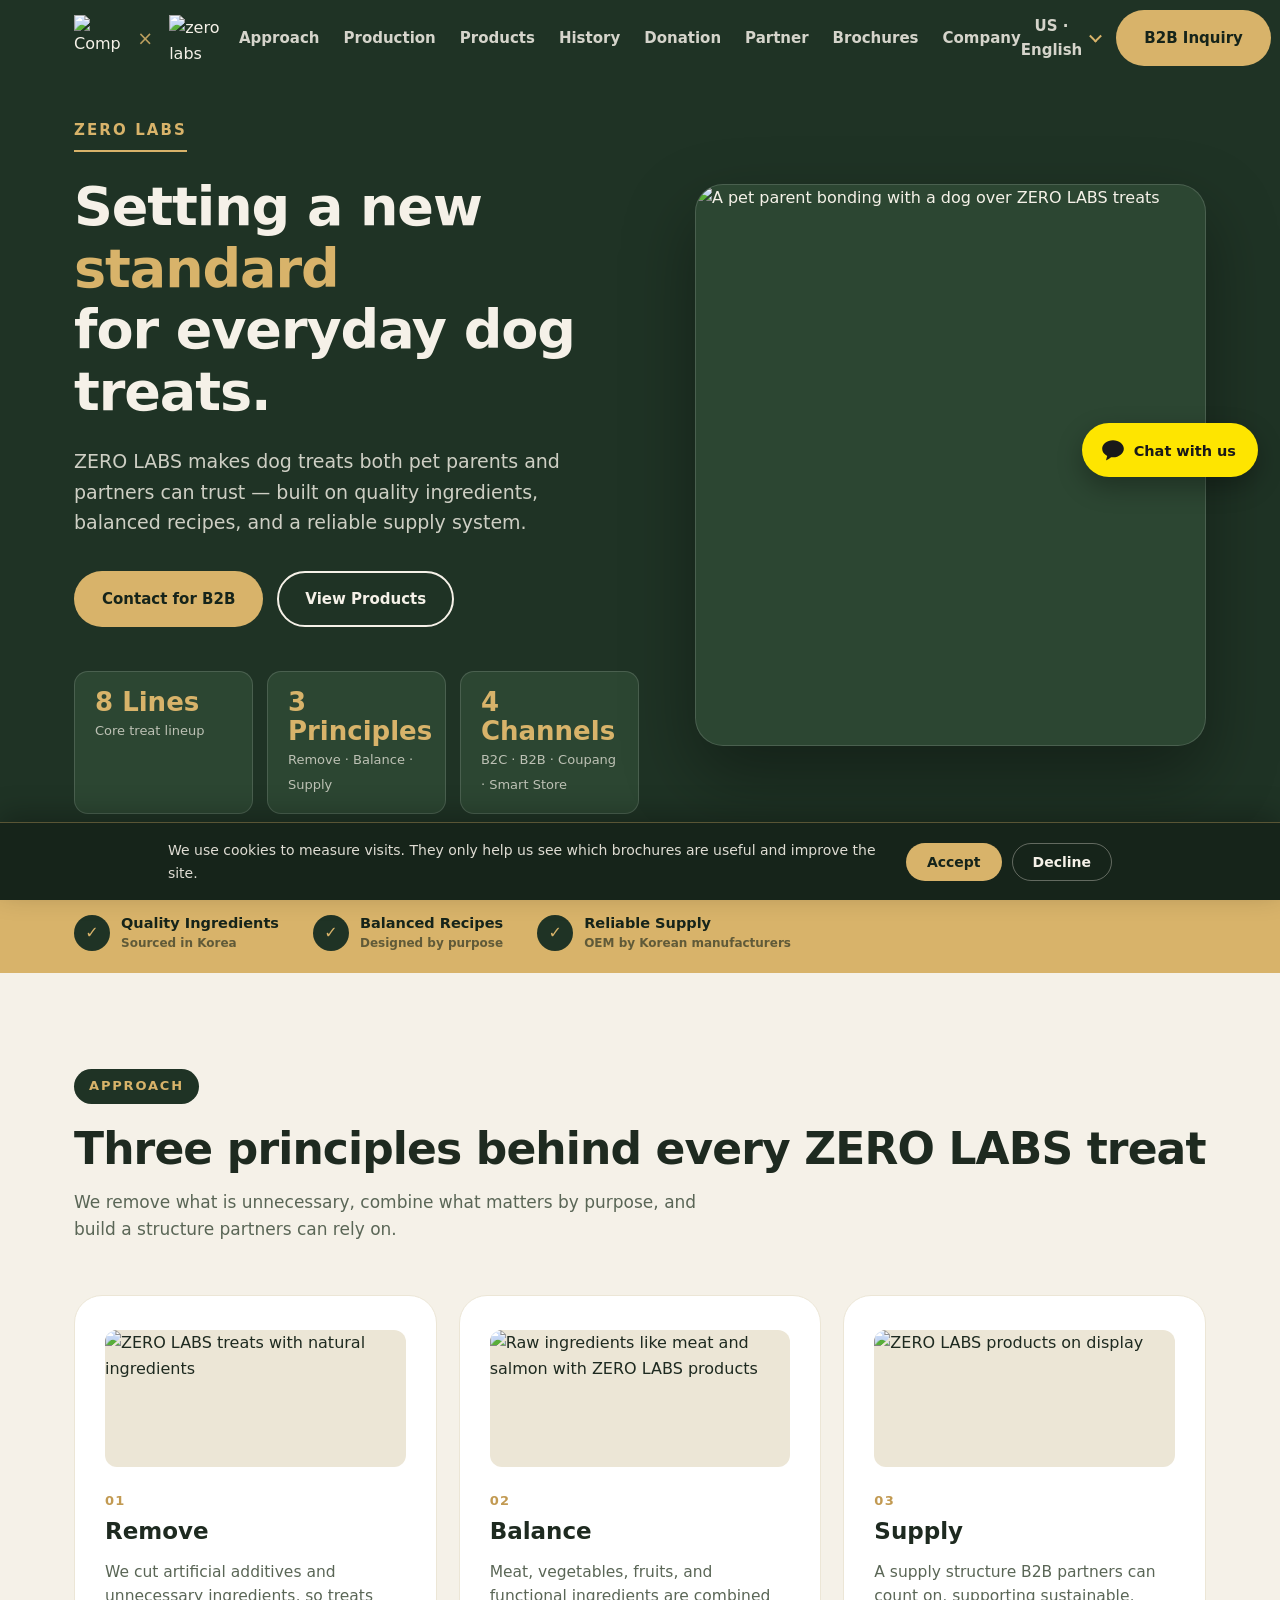
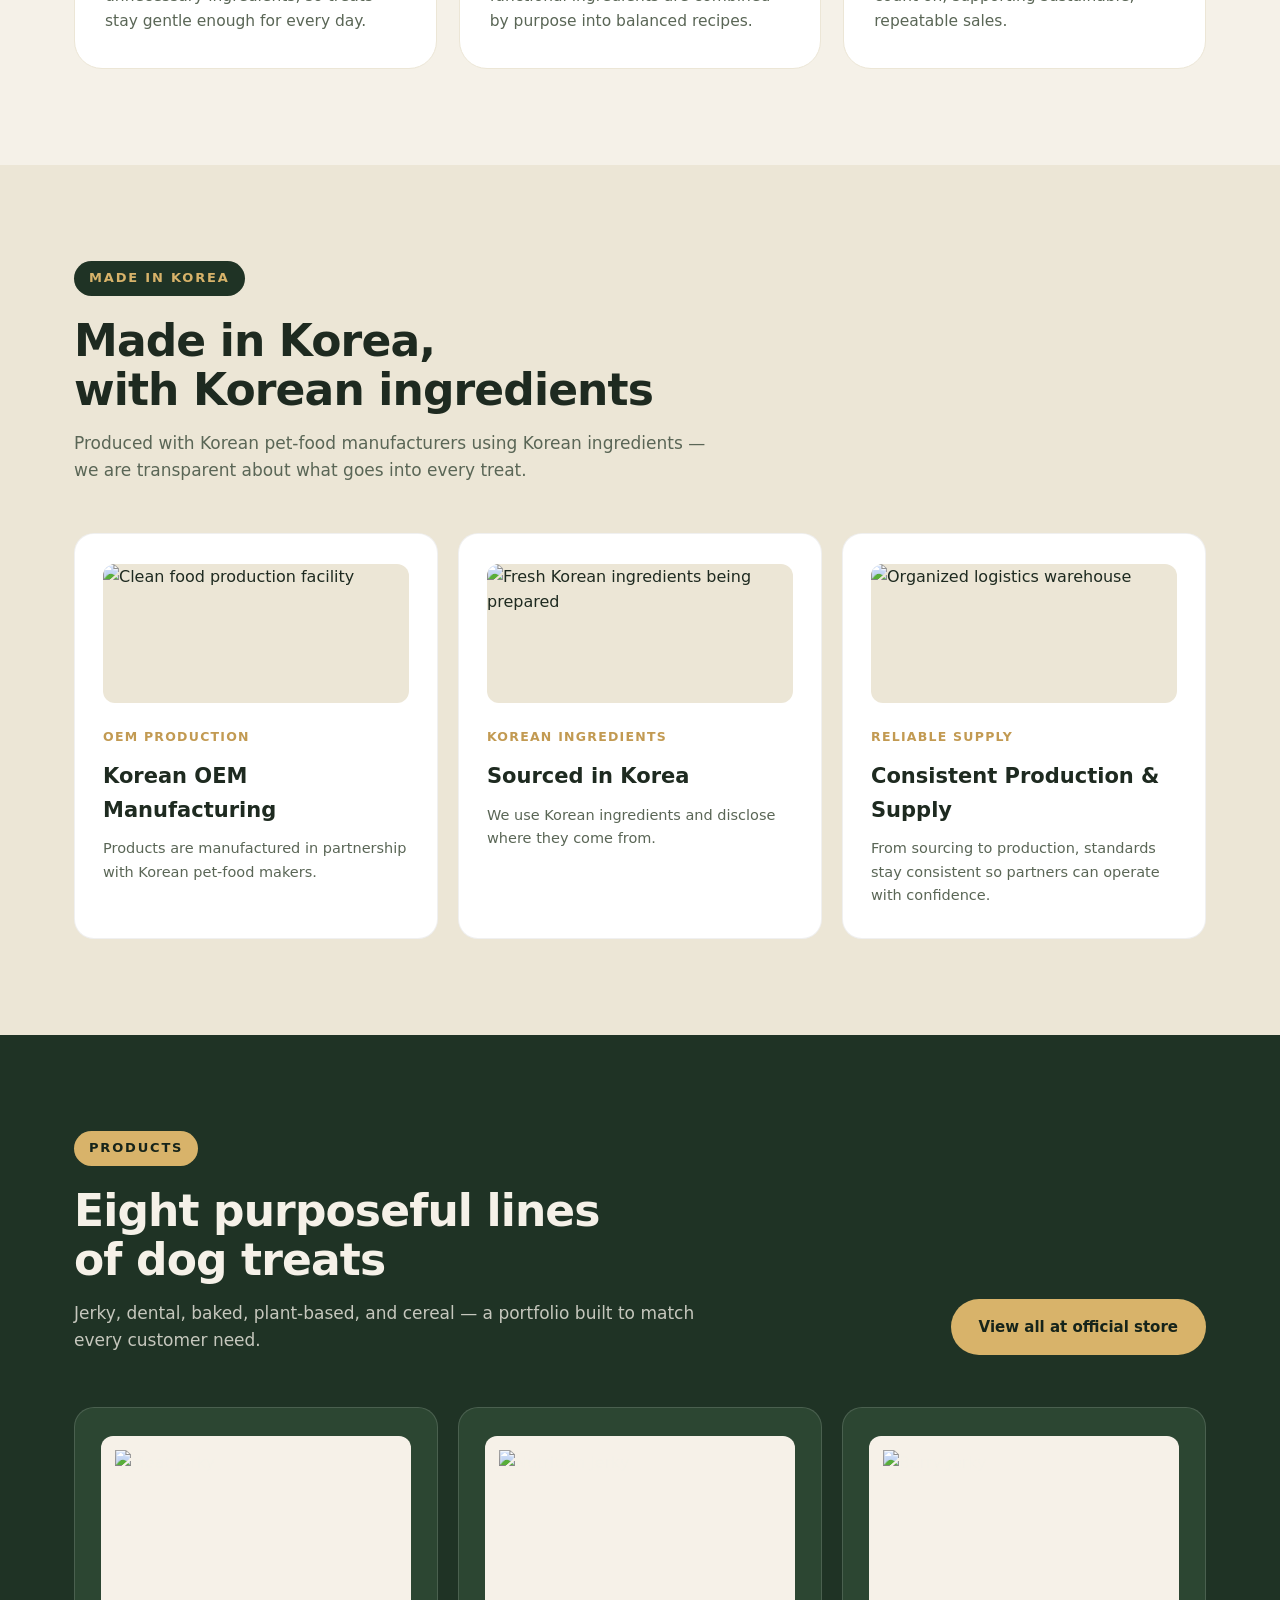
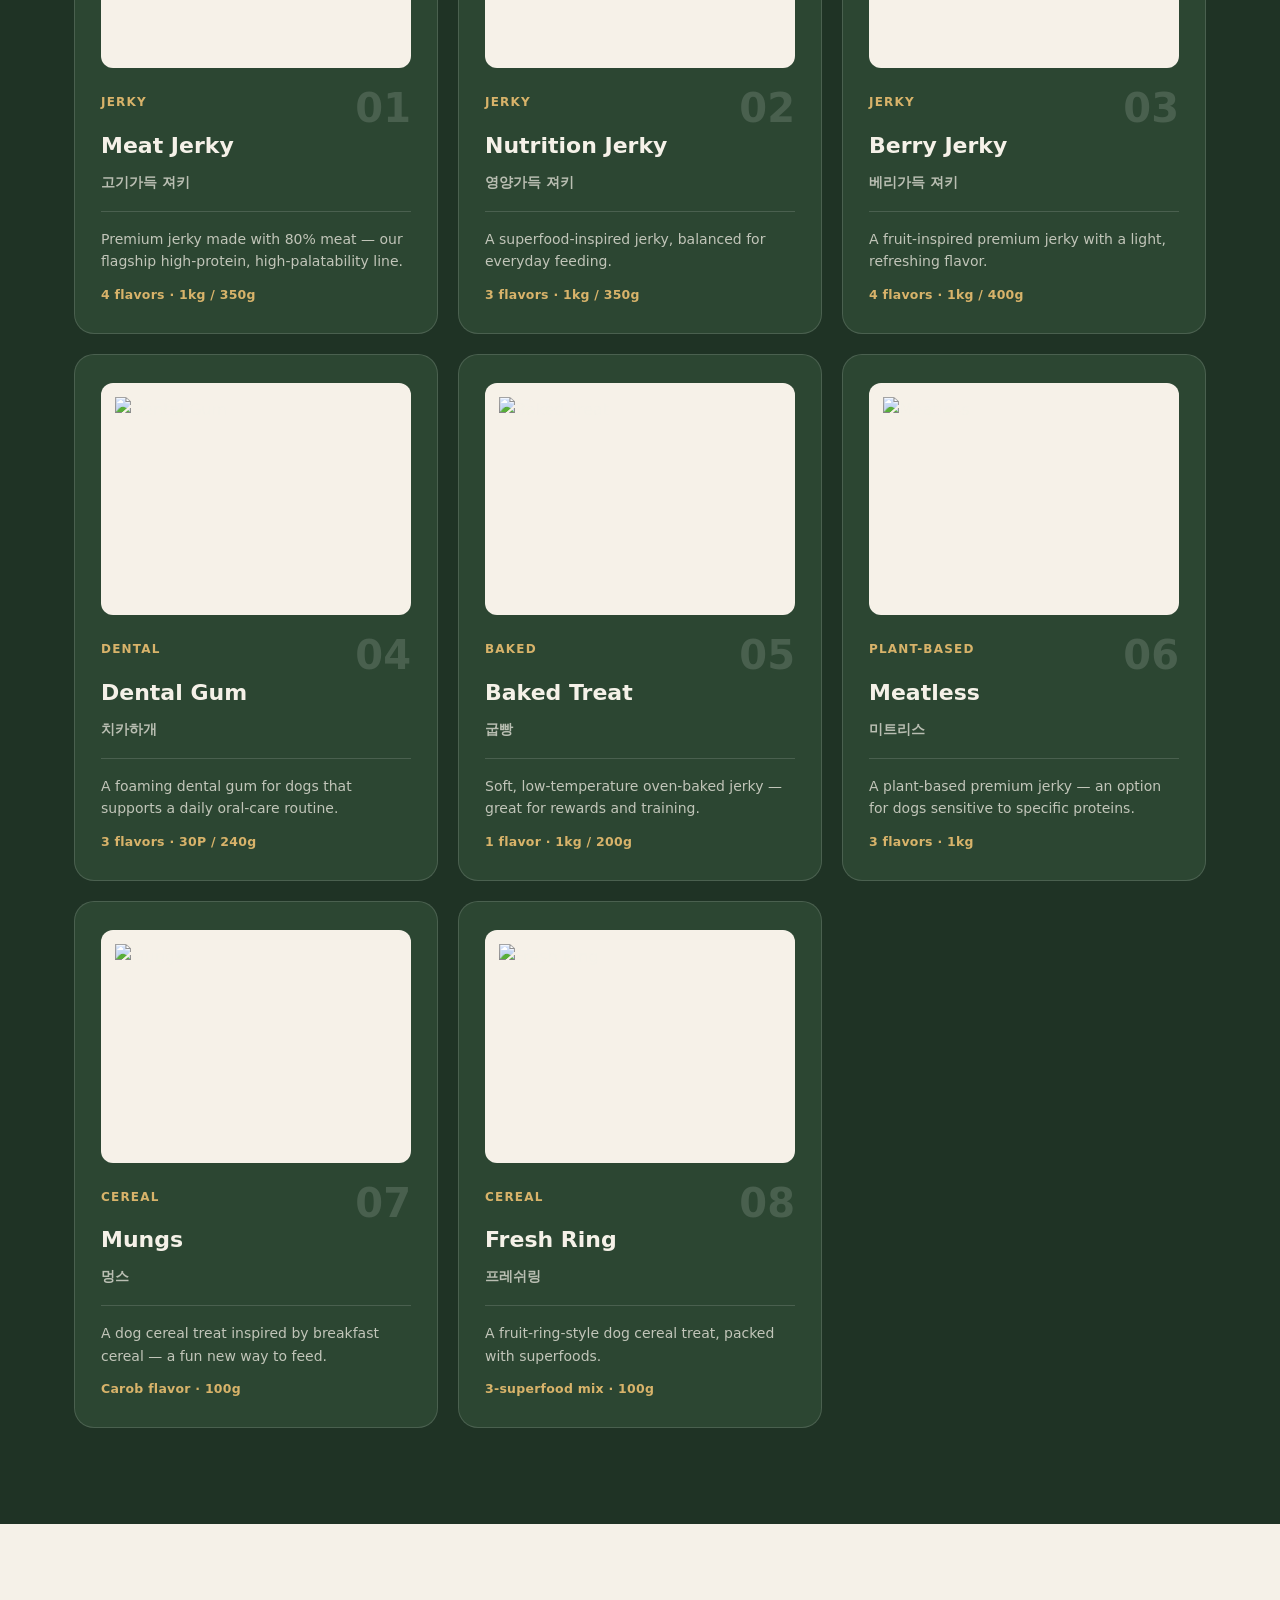
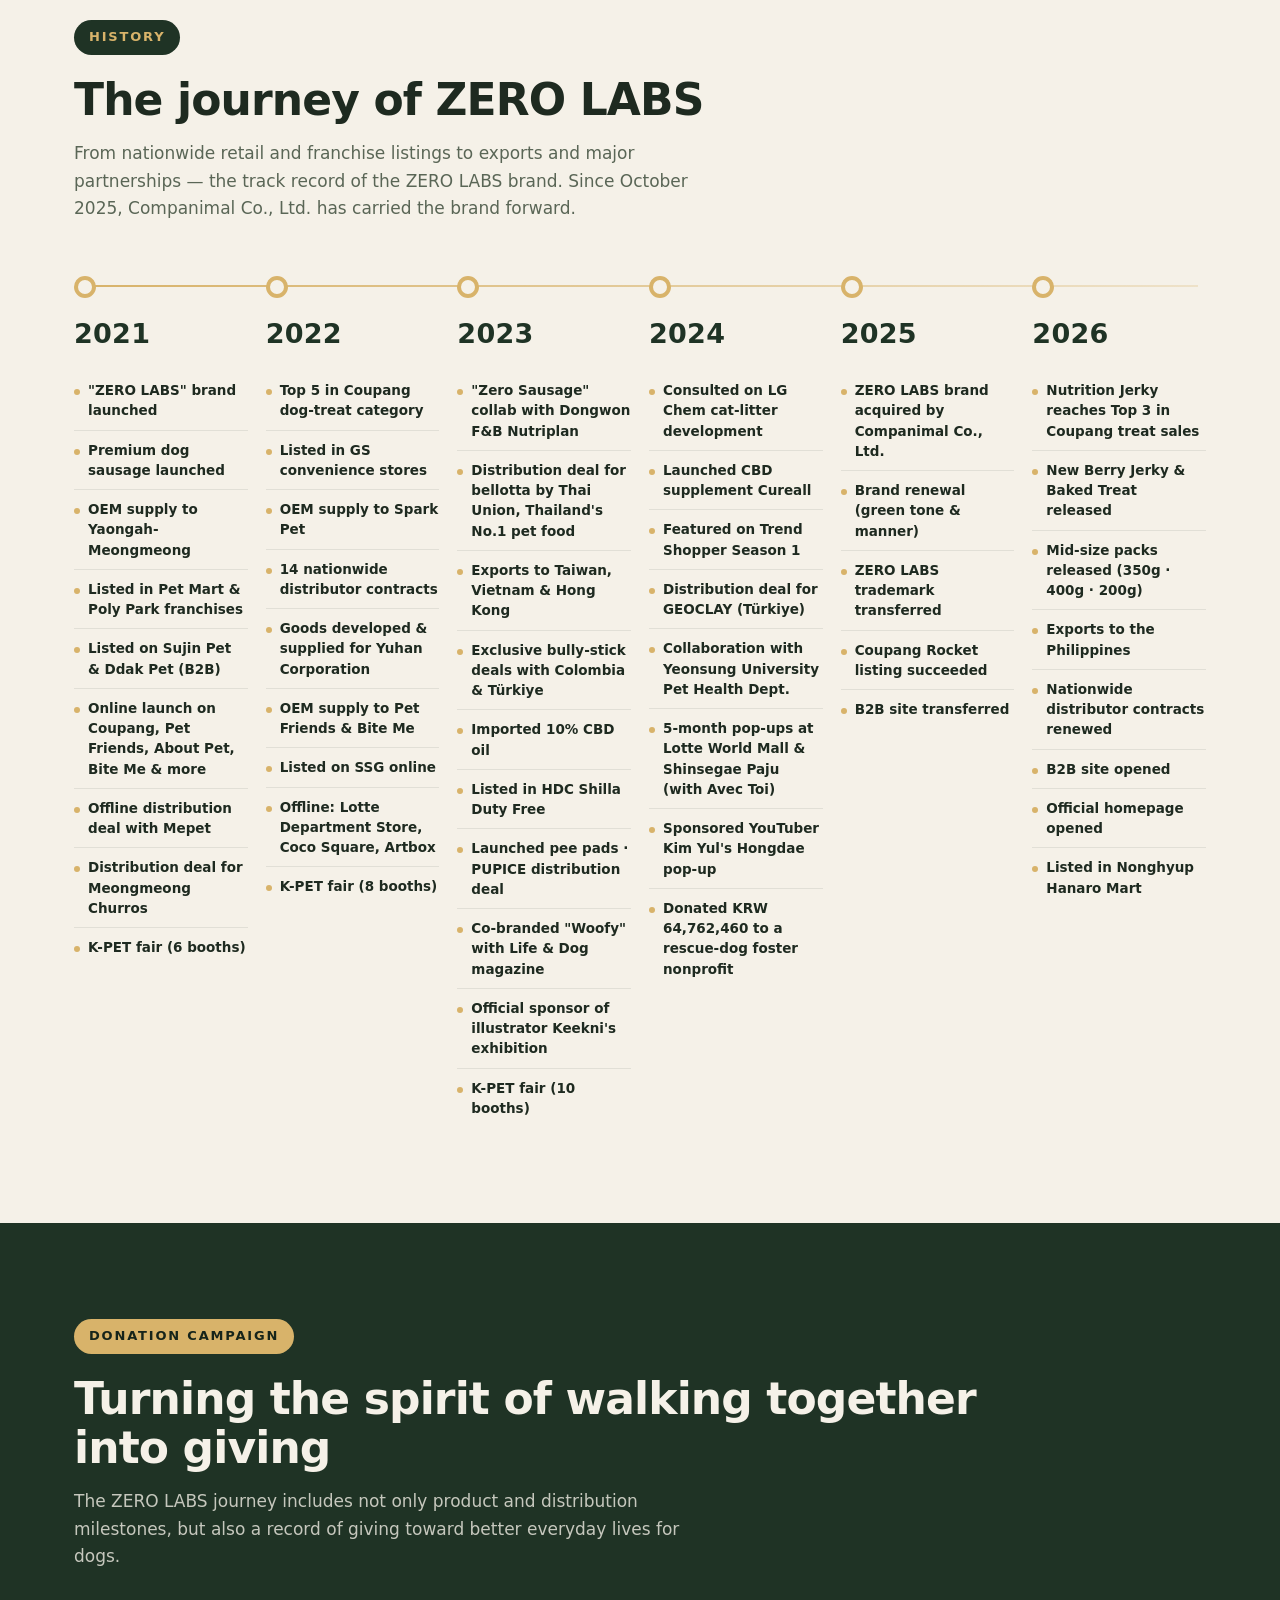
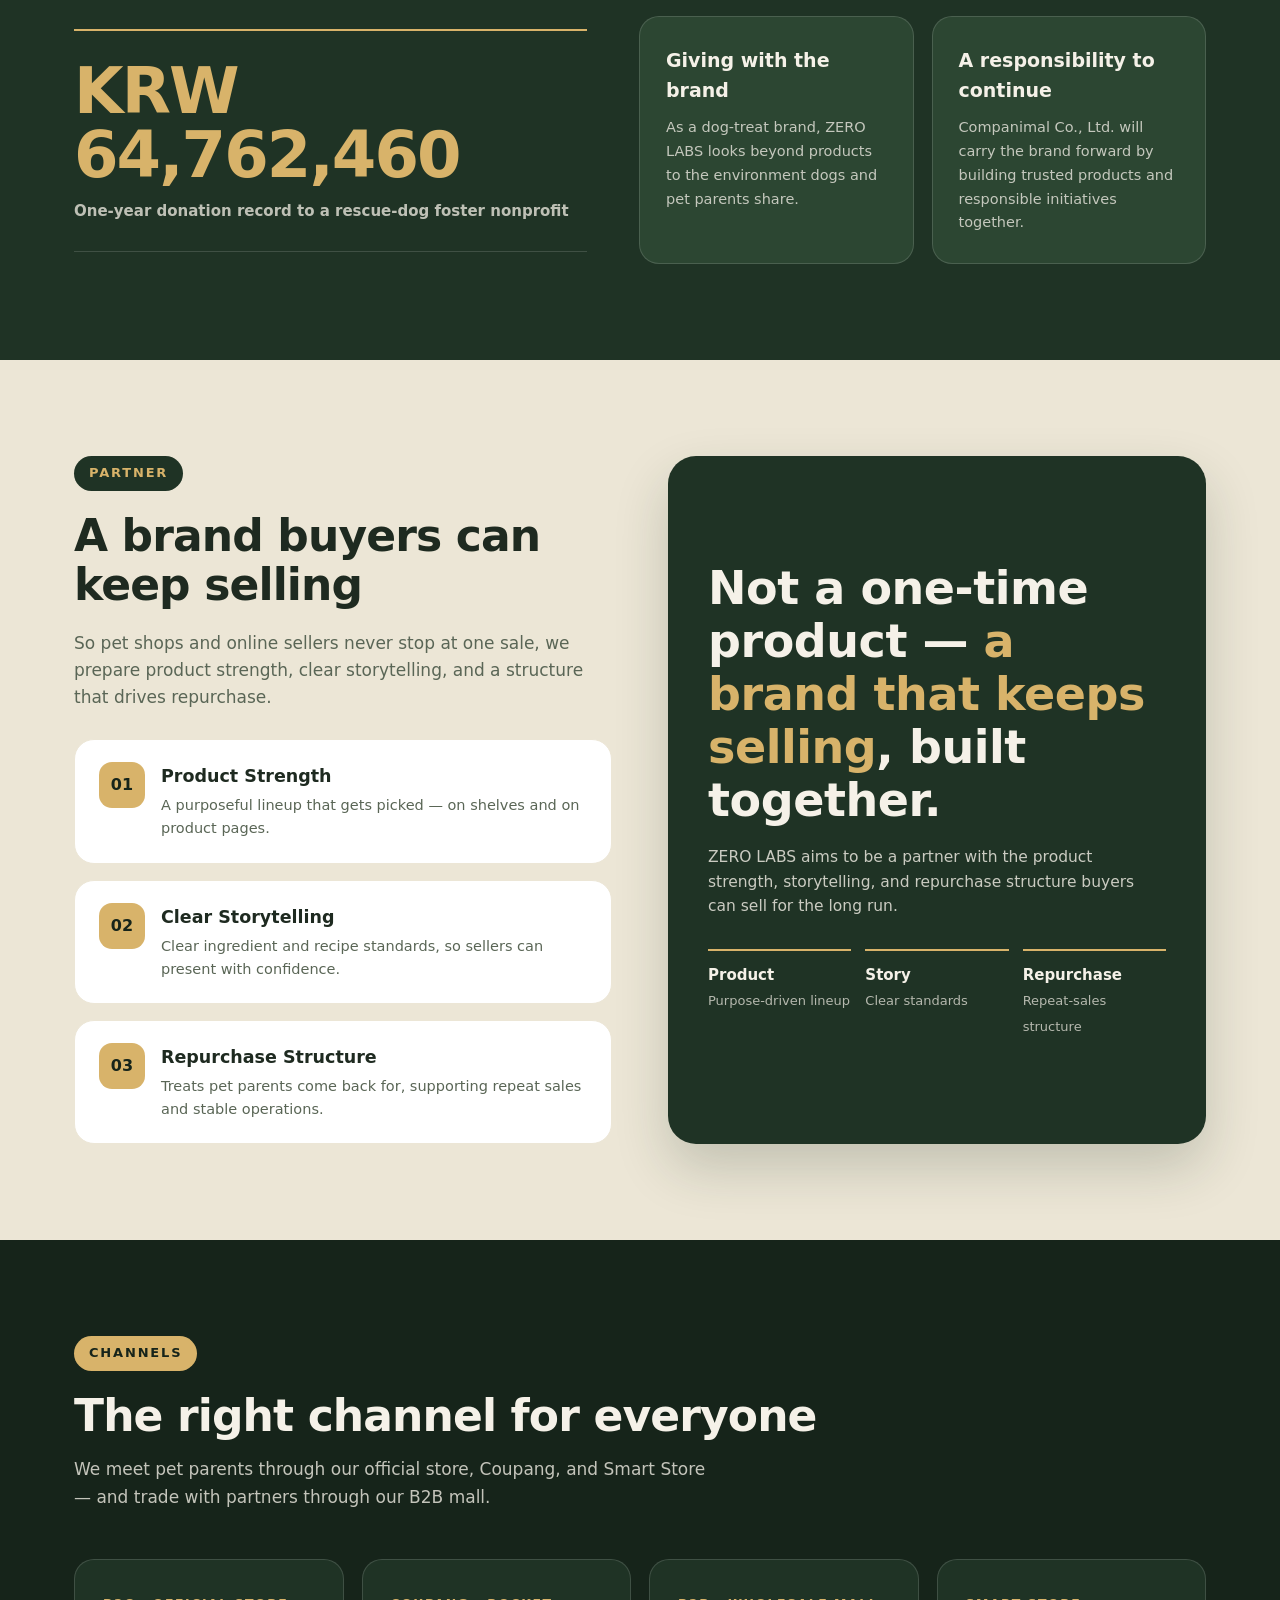
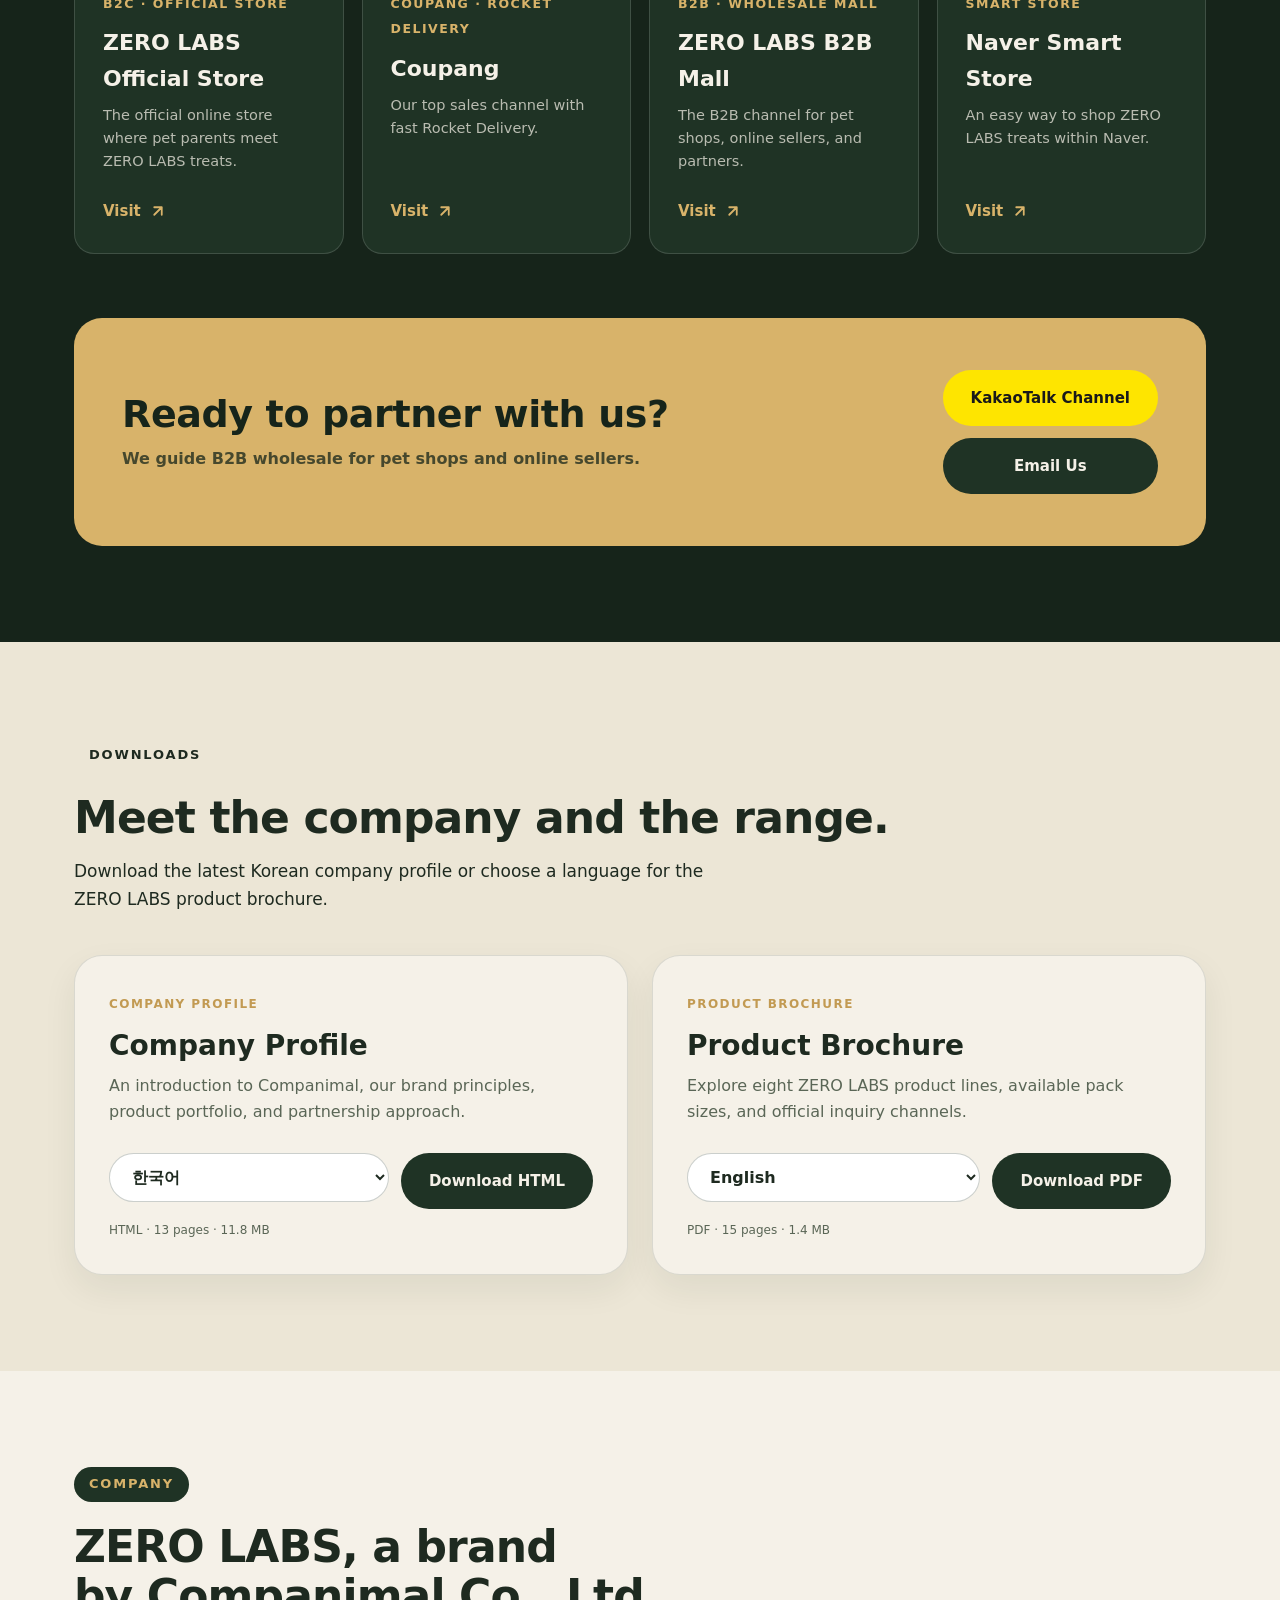
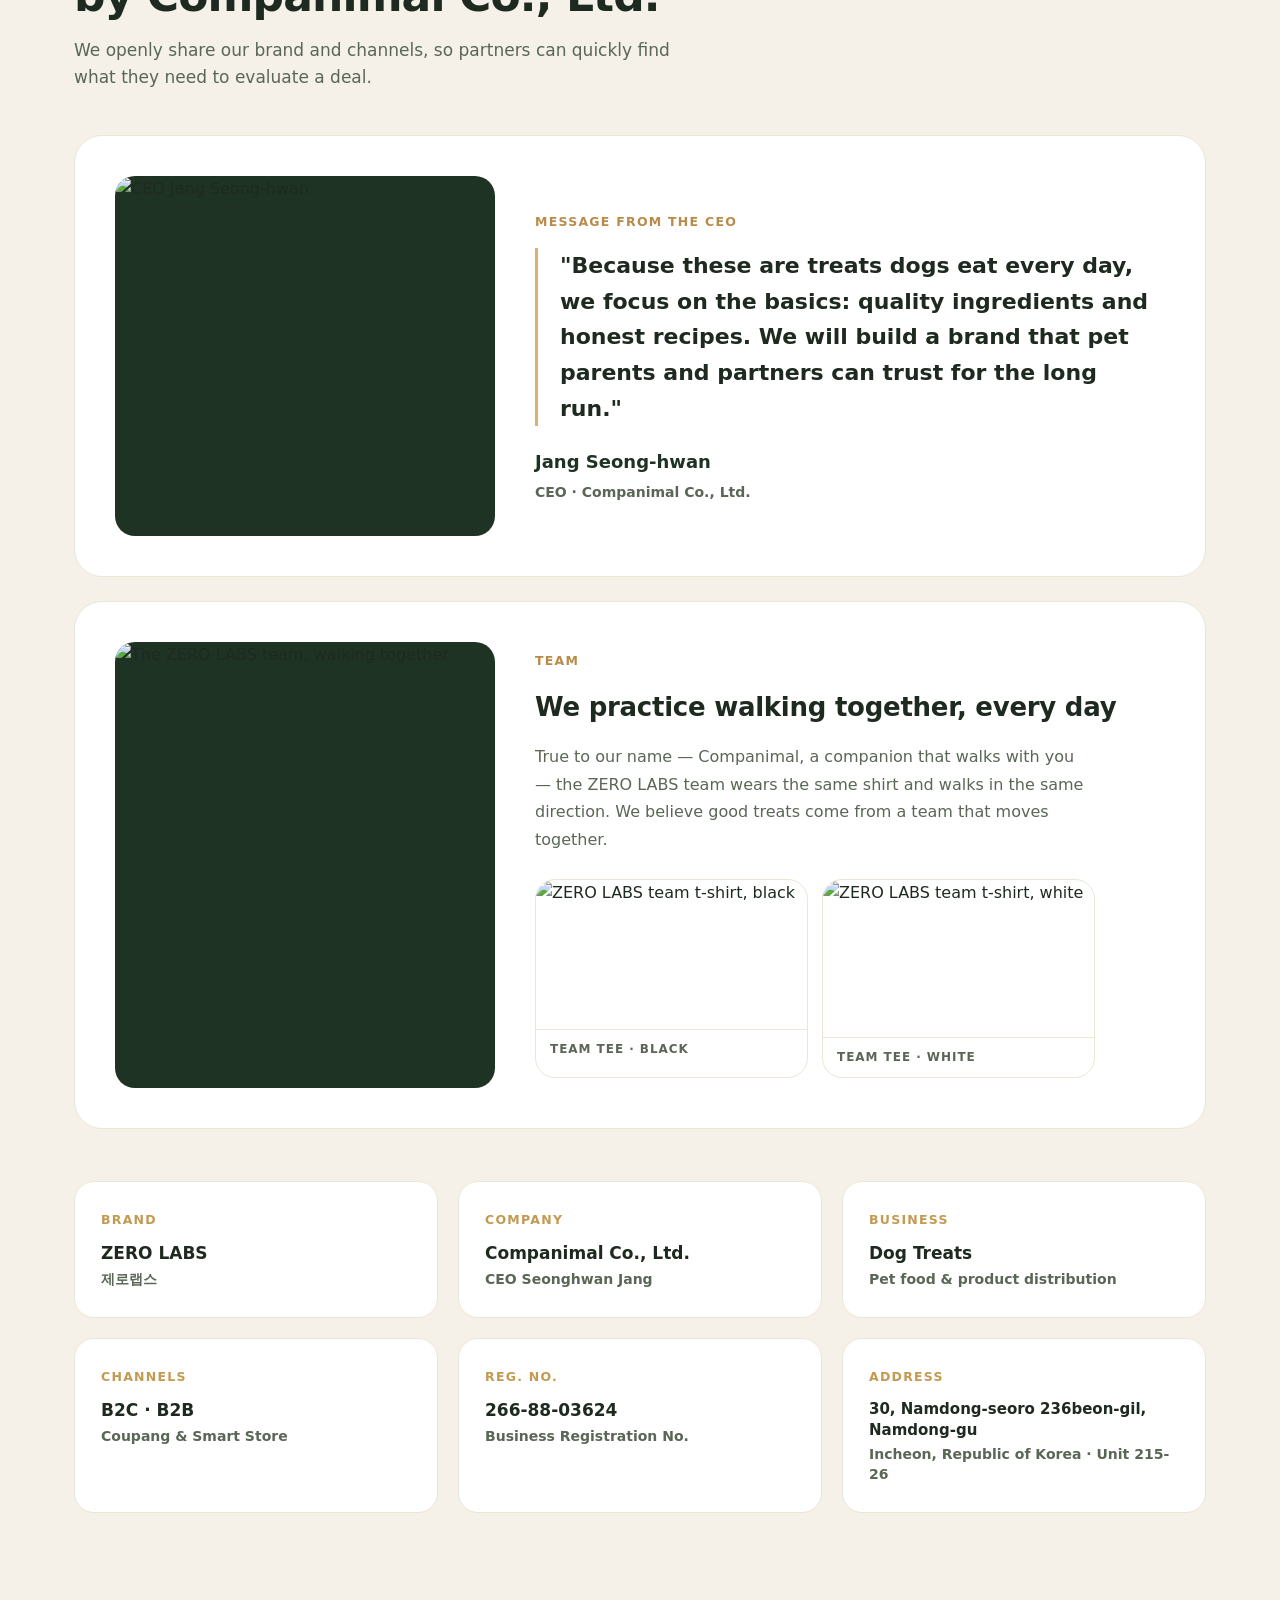
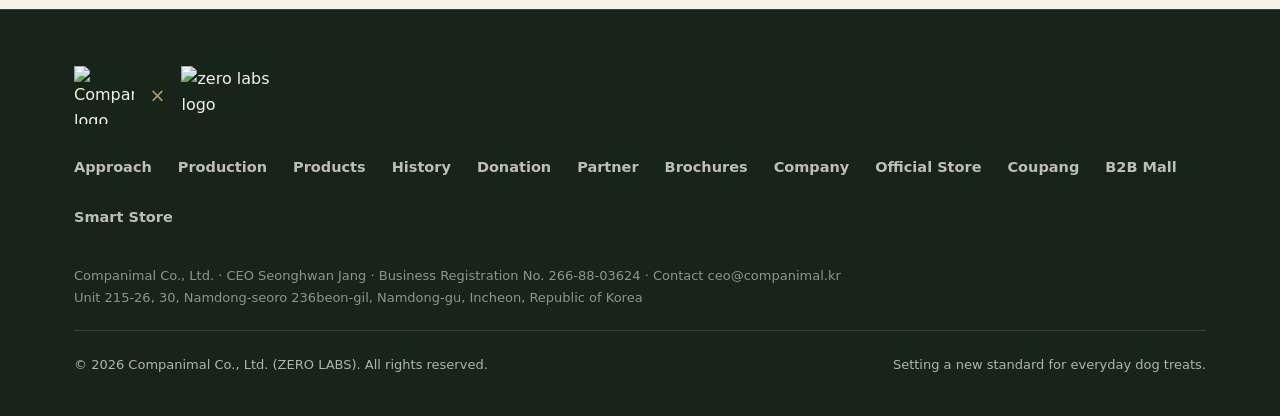
==== en/index.html @ 3cf58e0d "Make brochure buttons download files" ====
<!DOCTYPE html>
<html lang="en">
<head>
<meta charset="UTF-8">
<meta name="viewport" content="width=device-width, initial-scale=1.0">
<!-- TONE: Forest & Gold -->
<title>ZERO LABS · Companimal Co., Ltd. | A New Standard for Dog Treats</title>
<meta name="description" content="ZERO LABS makes dog treats that both pet parents and partners can trust — built on quality ingredients, balanced recipes, and a reliable supply system.">
<meta name="keywords" content="ZERO LABS, Companimal, dog treats, dog treats Korea, dog treats wholesale, pet food B2B, K-pet">
<meta name="naver-site-verification" content="42ab7909e6df366d7503579661ff001ebb4cefb5">
<meta name="google-site-verification" content="HSaeoZ3FyQffHJ2Tw8VqLlfAeDl8CpdPsUfSXZEnYkk">
<meta name="theme-color" content="#1f3325">

<!-- Favicon (반려동행 로고) -->
<link rel="icon" type="image/png" href="/zerolabs_homepage_assets/favicon.png">
<link rel="apple-touch-icon" href="/zerolabs_homepage_assets/apple-touch-icon.png">

<!-- Open Graph / SNS 공유 (반려동행 로고) -->
<meta property="og:type" content="website">
<meta property="og:site_name" content="ZERO LABS · Companimal Co., Ltd.">
<meta property="og:description" content="ZERO LABS makes dog treats that both pet parents and partners can trust — built on quality ingredients, balanced recipes, and a reliable supply system.">
<meta property="og:title" content="ZERO LABS · Companimal Co., Ltd. | A New Standard for Dog Treats">
<meta property="og:locale" content="en_US">
<meta property="og:url" content="https://companimal.kr/en/">
<link rel="canonical" href="https://companimal.kr/en/">
<link rel="alternate" hreflang="ko" href="https://companimal.kr/">
<link rel="alternate" hreflang="en" href="https://companimal.kr/en/">
<link rel="alternate" hreflang="zh-Hans" href="https://companimal.kr/zh/">
<link rel="alternate" hreflang="zh-Hant" href="https://companimal.kr/zh-hant/">
<link rel="alternate" hreflang="x-default" href="https://companimal.kr/">
<meta property="og:image" content="https://companimal.kr/zerolabs_homepage_assets/og_image.png?v=2">
<meta property="og:image:width" content="1200">
<meta property="og:image:height" content="630">
<meta property="og:image:alt" content="Companimal × ZERO LABS">
<script type="application/ld+json">
{
  "@context": "https://schema.org",
  "@type": "Organization",
  "name": "주식회사 반려동행",
  "alternateName": ["반려동행", "제로랩스", "ZERO LABS", "Companimal Co., Ltd."],
  "url": "https://companimal.kr/",
  "logo": "https://companimal.kr/zerolabs_homepage_assets/og_image.png",
  "brand": {
    "@type": "Brand",
    "name": "제로랩스",
    "alternateName": "ZERO LABS"
  },
  "taxID": "266-88-03624",
  "foundingDate": "2025-09-18",
  "address": {
    "@type": "PostalAddress",
    "addressCountry": "KR",
    "addressRegion": "인천광역시",
    "addressLocality": "남동구",
    "streetAddress": "남동서로236번길 30, 215-26호 (논현동, 논현2차푸르지오시티)"
  },
  "email": "ceo@companimal.kr",
  "contactPoint": {
    "@type": "ContactPoint",
    "contactType": "sales",
    "email": "ceo@companimal.kr",
    "url": "https://pf.kakao.com/_xnyDcs",
    "availableLanguage": ["Korean", "English", "Chinese"]
  },
  "sameAs": [
    "https://zerolabs.co.kr/",
    "https://smartstore.naver.com/zerolabs",
    "https://pf.kakao.com/_xnyDcs"
  ]
}
</script>
<meta name="twitter:card" content="summary_large_image">
<meta name="twitter:description" content="ZERO LABS makes dog treats that both pet parents and partners can trust — built on quality ingredients, balanced recipes, and a reliable supply system.">
<meta name="twitter:title" content="ZERO LABS · Companimal Co., Ltd.">
<meta name="twitter:image" content="https://companimal.kr/zerolabs_homepage_assets/og_image.png?v=2">

<link rel="preconnect" href="https://cdn.jsdelivr.net" crossorigin>
<link rel="stylesheet" href="https://cdn.jsdelivr.net/gh/orioncactus/pretendard@v1.3.9/dist/web/static/pretendard.min.css">
<link rel="stylesheet" href="/styles.css?v=20260813">
</head>
<body>

<header>
  <div class="wrap nav">
    <a href="#top" class="brand" aria-label="Companimal × ZERO LABS Home">
      <img class="lg-corp" src="/zerolabs_homepage_assets/lockup_companimal.webp" alt="Companimal logo" width="649" height="632">
      <span class="collab-x" aria-hidden="true">×</span>
      <img class="lg-brand" src="/zerolabs_homepage_assets/lockup_zerolabs.webp" alt="zero labs logo" width="960" height="632">
    </a>
    <nav class="nav-links" id="navLinks">
      <a class="link" href="#approach">Approach</a>
      <a class="link" href="#make">Production</a>
      <a class="link" href="#products">Products</a>
      <a class="link" href="#history">History</a>
      <a class="link" href="#donation">Donation</a>
      <a class="link" href="#partner">Partner</a>
      <a class="link" href="#downloads">Brochures</a>
      <a class="link" href="#company">Company</a>
      <a class="btn btn-lime" href="#contact">B2B Inquiry</a>
    </nav>
    <div class="nav-actions">
      <div class="lang-switch">
        <button class="lang-button" id="languageToggle" type="button" aria-label="Select country and language" aria-expanded="false" aria-controls="languageMenu">US · English</button>
        <ul class="lang-menu" id="languageMenu" aria-labelledby="languageToggle">
          <li><a class="lang-option" href="/">KR · 한국어</a></li>
          <li><a class="lang-option active" href="/en/" aria-current="page">US · English</a></li>
          <li><a class="lang-option" href="/zh/">CN · 简体中文</a></li>
          <li><a class="lang-option" href="/zh-hant/">TW · 繁體中文</a></li>
        </ul>
      </div>
      <a class="btn btn-lime btn-desktop" href="#contact">B2B Inquiry</a>
      <button class="hamburger" id="hamburger" aria-label="Open menu" aria-expanded="false">
        <span></span><span></span><span></span>
      </button>
    </div>
  </div>
</header>

<main id="top">

  <!-- HERO -->
  <section class="hero">
    <div class="wrap hero-grid">
      <div class="hero-copy">
        <span class="hero-eyebrow">ZERO LABS</span>
        <h1>Setting a new <span class="hl">standard</span><br class="br-d"> for everyday dog treats.</h1>
        <p class="sub">ZERO LABS makes dog treats both pet parents and partners can trust — built on quality ingredients, balanced recipes, and a reliable supply system.</p>
        <div class="hero-cta">
          <a class="btn btn-lime" href="#contact">Contact for B2B</a>
          <a class="btn btn-outline" href="#products" style="color:var(--cream)">View Products</a>
        </div>
        <div class="hero-stats">
          <div class="stat"><b>8 Lines</b><span>Core treat lineup</span></div>
          <div class="stat"><b>3 Principles</b><span>Remove · Balance · Supply</span></div>
          <div class="stat"><b>4 Channels</b><span>B2C · B2B · Coupang · Smart Store</span></div>
        </div>
      </div>
      <div class="hero-visual">
        <div class="hero-card">
          <img src="/zerolabs_homepage_assets/hero-dog-companion.webp" alt="A pet parent bonding with a dog over ZERO LABS treats" fetchpriority="high" width="1100" height="1650">
        </div>
      </div>
    </div>
  </section>

  <!-- TRUST STRIP -->
  <section class="trust">
    <div class="wrap">
      <p>Treats pet parents can trust. Products partners can keep selling.</p>
      <div class="chips">
        <div class="t-item"><span class="t-ico">✓</span><span class="t-txt"><b>Quality Ingredients</b><span>Sourced in Korea</span></span></div>
        <div class="t-item"><span class="t-ico">✓</span><span class="t-txt"><b>Balanced Recipes</b><span>Designed by purpose</span></span></div>
        <div class="t-item"><span class="t-ico">✓</span><span class="t-txt"><b>Reliable Supply</b><span>OEM by Korean manufacturers</span></span></div>
      </div>
    </div>
  </section>

  <!-- APPROACH -->
  <section class="sec approach" id="approach">
    <div class="wrap">
      <div class="sec-head">
        <span class="sec-tag">Approach</span>
        <h2>Three principles behind every ZERO LABS treat</h2>
        <p class="lead">We remove what is unnecessary, combine what matters by purpose, and build a structure partners can rely on.</p>
      </div>
      <div class="principles">
        <div class="principle">
          <div class="pmg"><img src="/zerolabs_homepage_assets/approach_remove.webp" alt="ZERO LABS treats with natural ingredients" width="900" height="375" loading="lazy" decoding="async"></div>
          <span class="num">01</span>
          <h3>Remove</h3>
          <p>We cut artificial additives and unnecessary ingredients, so treats stay gentle enough for every day.</p>
        </div>
        <div class="principle">
          <div class="pmg"><img src="/zerolabs_homepage_assets/approach_balance.webp" alt="Raw ingredients like meat and salmon with ZERO LABS products" width="900" height="375" loading="lazy" decoding="async"></div>
          <span class="num">02</span>
          <h3>Balance</h3>
          <p>Meat, vegetables, fruits, and functional ingredients are combined by purpose into balanced recipes.</p>
        </div>
        <div class="principle">
          <div class="pmg"><img src="/zerolabs_homepage_assets/hero-dog-treats.webp" alt="ZERO LABS products on display" width="1731" height="909" loading="lazy" decoding="async"></div>
          <span class="num">03</span>
          <h3>Supply</h3>
          <p>A supply structure B2B partners can count on, supporting sustainable, repeatable sales.</p>
        </div>
      </div>
    </div>
  </section>

  <!-- MADE IN KOREA / 생산 -->
  <section class="sec make" id="make">
    <div class="wrap">
      <div class="sec-head">
        <span class="sec-tag">Made in Korea</span>
        <h2>Made in Korea,<br>with Korean ingredients</h2>
        <p class="lead">Produced with Korean pet-food manufacturers using Korean ingredients — we are transparent about what goes into every treat.</p>
      </div>
      <div class="make-grid">
        <div class="make-card">
          <div class="mimg"><img src="/zerolabs_homepage_assets/make_oem.webp" alt="Clean food production facility" width="900" height="600" loading="lazy" decoding="async"></div>
          <span class="kw">OEM Production</span>
          <h3>Korean OEM Manufacturing</h3>
          <p>Products are manufactured in partnership with Korean pet-food makers.</p>
        </div>
        <div class="make-card">
          <div class="mimg"><img src="/zerolabs_homepage_assets/make_ingredient.webp" alt="Fresh Korean ingredients being prepared" width="900" height="601" loading="lazy" decoding="async"></div>
          <span class="kw">Korean Ingredients</span>
          <h3>Sourced in Korea</h3>
          <p>We use Korean ingredients and disclose where they come from.</p>
        </div>
        <div class="make-card">
          <div class="mimg"><img src="/zerolabs_homepage_assets/make_supply.webp" alt="Organized logistics warehouse" width="900" height="598" loading="lazy" decoding="async"></div>
          <span class="kw">Reliable Supply</span>
          <h3>Consistent Production &amp; Supply</h3>
          <p>From sourcing to production, standards stay consistent so partners can operate with confidence.</p>
        </div>
      </div>
    </div>
  </section>

  <!-- PRODUCTS -->
  <section class="sec products" id="products">
    <div class="wrap">
      <div class="prod-head">
        <div class="sec-head">
          <span class="sec-tag">Products</span>
          <h2>Eight purposeful lines<br>of dog treats</h2>
          <p class="lead">Jerky, dental, baked, plant-based, and cereal — a portfolio built to match every customer need.</p>
        </div>
        <a class="btn btn-lime" href="https://zerolabs.co.kr/" target="_blank" rel="noopener">View all at official store</a>
      </div>
      <div class="prod-grid">
        <div class="pcard"><div class="pimg"><img src="/zerolabs_homepage_assets/products/gogi.webp" alt="Meat Jerky" width="680" height="680" loading="lazy" decoding="async"></div>
          <span class="no">01</span><span class="tag">Jerky</span><h3>Meat Jerky</h3><span class="en">고기가득 져키</span>
          <p class="pdesc">Premium jerky made with 80% meat — our flagship high-protein, high-palatability line.</p>
          <p class="pspec">4 flavors · 1kg / 350g</p></div>
        <div class="pcard"><div class="pimg"><img src="/zerolabs_homepage_assets/products/yeongyang.webp" alt="Nutrition Jerky" width="680" height="680" loading="lazy" decoding="async"></div>
          <span class="no">02</span><span class="tag">Jerky</span><h3>Nutrition Jerky</h3><span class="en">영양가득 져키</span>
          <p class="pdesc">A superfood-inspired jerky, balanced for everyday feeding.</p>
          <p class="pspec">3 flavors · 1kg / 350g</p></div>
        <div class="pcard"><div class="pimg"><img src="/zerolabs_homepage_assets/products/berry.webp" alt="Berry Jerky" width="680" height="680" loading="lazy" decoding="async"></div>
          <span class="no">03</span><span class="tag">Jerky</span><h3>Berry Jerky</h3><span class="en">베리가득 져키</span>
          <p class="pdesc">A fruit-inspired premium jerky with a light, refreshing flavor.</p>
          <p class="pspec">4 flavors · 1kg / 400g</p></div>
        <div class="pcard"><div class="pimg"><img src="/zerolabs_homepage_assets/products/chika.webp" alt="Dental Gum" width="680" height="680" loading="lazy" decoding="async"></div>
          <span class="no">04</span><span class="tag">Dental</span><h3>Dental Gum</h3><span class="en">치카하개</span>
          <p class="pdesc">A foaming dental gum for dogs that supports a daily oral-care routine.</p>
          <p class="pspec">3 flavors · 30P / 240g</p></div>
        <div class="pcard"><div class="pimg"><img src="/zerolabs_homepage_assets/products/gupbbang.webp" alt="Baked Treat" width="680" height="680" loading="lazy" decoding="async"></div>
          <span class="no">05</span><span class="tag">Baked</span><h3>Baked Treat</h3><span class="en">굽빵</span>
          <p class="pdesc">Soft, low-temperature oven-baked jerky — great for rewards and training.</p>
          <p class="pspec">1 flavor · 1kg / 200g</p></div>
        <div class="pcard"><div class="pimg"><img src="/zerolabs_homepage_assets/products/meatless.webp" alt="Meatless" width="680" height="680" loading="lazy" decoding="async"></div>
          <span class="no">06</span><span class="tag">Plant-based</span><h3>Meatless</h3><span class="en">미트리스</span>
          <p class="pdesc">A plant-based premium jerky — an option for dogs sensitive to specific proteins.</p>
          <p class="pspec">3 flavors · 1kg</p></div>
        <div class="pcard"><div class="pimg"><img src="/zerolabs_homepage_assets/products/mungs.webp" alt="Mungs" width="680" height="680" loading="lazy" decoding="async"></div>
          <span class="no">07</span><span class="tag">Cereal</span><h3>Mungs</h3><span class="en">멍스</span>
          <p class="pdesc">A dog cereal treat inspired by breakfast cereal — a fun new way to feed.</p>
          <p class="pspec">Carob flavor · 100g</p></div>
        <div class="pcard"><div class="pimg"><img src="/zerolabs_homepage_assets/products/fresh.webp" alt="Fresh Ring" width="680" height="680" loading="lazy" decoding="async"></div>
          <span class="no">08</span><span class="tag">Cereal</span><h3>Fresh Ring</h3><span class="en">프레쉬링</span>
          <p class="pdesc">A fruit-ring-style dog cereal treat, packed with superfoods.</p>
          <p class="pspec">3-superfood mix · 100g</p></div>
      </div>
    </div>
  </section>

  <!-- HISTORY / 연혁 -->
  <section class="sec history" id="history">
    <div class="wrap">
      <div class="sec-head">
        <span class="sec-tag">History</span>
        <h2>The journey of ZERO LABS</h2>
        <p class="lead">From nationwide retail and franchise listings to exports and major partnerships — the track record of the ZERO LABS brand. Since October 2025, Companimal Co., Ltd. has carried the brand forward.</p>
      </div>
      <div class="tl">
        <div class="tl-col">
          <div class="yr">2021</div>
          <ul>
            <li><b>"ZERO LABS" brand launched</b></li>
            <li>Premium dog sausage launched</li>
            <li>OEM supply to Yaongah-Meongmeong</li>
            <li>Listed in Pet Mart &amp; Poly Park franchises</li>
            <li>Listed on Sujin Pet &amp; Ddak Pet (B2B)</li>
            <li>Online launch on Coupang, Pet Friends, About Pet, Bite Me &amp; more</li>
            <li>Offline distribution deal with Mepet</li>
            <li>Distribution deal for Meongmeong Churros</li>
            <li>K-PET fair (6 booths)</li>
          </ul>
        </div>
        <div class="tl-col">
          <div class="yr">2022</div>
          <ul>
            <li><b>Top 5 in Coupang dog-treat category</b></li>
            <li>Listed in GS convenience stores</li>
            <li>OEM supply to Spark Pet</li>
            <li>14 nationwide distributor contracts</li>
            <li>Goods developed &amp; supplied for Yuhan Corporation</li>
            <li>OEM supply to Pet Friends &amp; Bite Me</li>
            <li>Listed on SSG online</li>
            <li>Offline: Lotte Department Store, Coco Square, Artbox</li>
            <li>K-PET fair (8 booths)</li>
          </ul>
        </div>
        <div class="tl-col">
          <div class="yr">2023</div>
          <ul>
            <li><b>"Zero Sausage" collab with Dongwon F&amp;B Nutriplan</b></li>
            <li>Distribution deal for bellotta by Thai Union, Thailand's No.1 pet food</li>
            <li>Exports to Taiwan, Vietnam &amp; Hong Kong</li>
            <li>Exclusive bully-stick deals with Colombia &amp; Türkiye</li>
            <li>Imported 10% CBD oil</li>
            <li>Listed in HDC Shilla Duty Free</li>
            <li>Launched pee pads · PUPICE distribution deal</li>
            <li>Co-branded "Woofy" with Life &amp; Dog magazine</li>
            <li>Official sponsor of illustrator Keekni's exhibition</li>
            <li>K-PET fair (10 booths)</li>
          </ul>
        </div>
        <div class="tl-col">
          <div class="yr">2024</div>
          <ul>
            <li><b>Consulted on LG Chem cat-litter development</b></li>
            <li>Launched CBD supplement Cureall</li>
            <li>Featured on Trend Shopper Season 1</li>
            <li>Distribution deal for GEOCLAY (Türkiye)</li>
            <li>Collaboration with Yeonsung University Pet Health Dept.</li>
            <li>5-month pop-ups at Lotte World Mall &amp; Shinsegae Paju (with Avec Toi)</li>
            <li>Sponsored YouTuber Kim Yul's Hongdae pop-up</li>
            <li>Donated KRW 64,762,460 to a rescue-dog foster nonprofit</li>
          </ul>
        </div>
        <div class="tl-col">
          <div class="yr">2025</div>
          <ul>
            <li><b>ZERO LABS brand acquired by Companimal Co., Ltd.</b></li>
            <li>Brand renewal (green tone &amp; manner)</li>
            <li>ZERO LABS trademark transferred</li>
            <li>Coupang Rocket listing succeeded</li>
            <li>B2B site transferred</li>
          </ul>
        </div>
        <div class="tl-col">
          <div class="yr">2026</div>
          <ul>
            <li><b>Nutrition Jerky reaches Top 3 in Coupang treat sales</b></li>
            <li>New Berry Jerky &amp; Baked Treat released</li>
            <li>Mid-size packs released (350g · 400g · 200g)</li>
            <li>Exports to the Philippines</li>
            <li>Nationwide distributor contracts renewed</li>
            <li>B2B site opened</li>
            <li>Official homepage opened</li>
            <li>Listed in Nonghyup Hanaro Mart</li>
          </ul>
        </div>
      </div>
    </div>
  </section>

  <!-- DONATION CAMPAIGN -->
  <section class="sec donation" id="donation">
    <div class="wrap">
      <div class="sec-head">
        <span class="sec-tag">Donation Campaign</span>
        <h2>Turning the spirit of walking together<br>into giving</h2>
        <p class="lead">The ZERO LABS journey includes not only product and distribution milestones, but also a record of giving toward better everyday lives for dogs.</p>
      </div>
      <div class="donation-grid">
        <div class="donation-metric">
          <b>KRW 64,762,460</b>
          <span>One-year donation record to a rescue-dog foster nonprofit</span>
        </div>
        <div class="donation-copy">
          <div class="donation-item">
            <h3>Giving with the brand</h3>
            <p>As a dog-treat brand, ZERO LABS looks beyond products to the environment dogs and pet parents share.</p>
          </div>
          <div class="donation-item">
            <h3>A responsibility to continue</h3>
            <p>Companimal Co., Ltd. will carry the brand forward by building trusted products and responsible initiatives together.</p>
          </div>
        </div>
      </div>
    </div>
  </section>

  <!-- PARTNER -->
  <section class="sec partner" id="partner">
    <div class="wrap partner-grid">
      <div>
        <span class="sec-tag">Partner</span>
        <h2>A brand buyers can keep selling</h2>
        <p class="lead">So pet shops and online sellers never stop at one sale, we prepare product strength, clear storytelling, and a structure that drives repurchase.</p>
        <div class="partner-list">
          <div class="pl-item">
            <span class="k">01</span>
            <div><h3>Product Strength</h3><p>A purposeful lineup that gets picked — on shelves and on product pages.</p></div>
          </div>
          <div class="pl-item">
            <span class="k">02</span>
            <div><h3>Clear Storytelling</h3><p>Clear ingredient and recipe standards, so sellers can present with confidence.</p></div>
          </div>
          <div class="pl-item">
            <span class="k">03</span>
            <div><h3>Repurchase Structure</h3><p>Treats pet parents come back for, supporting repeat sales and stable operations.</p></div>
          </div>
        </div>
      </div>
      <div class="partner-visual">
        <div class="big">Not a one-time product — <span class="hl">a brand that keeps selling</span>, built together.</div>
        <p>ZERO LABS aims to be a partner with the product strength, storytelling, and repurchase structure buyers can sell for the long run.</p>
        <div class="pv-metrics">
          <div class="pv-metric"><b>Product</b><span>Purpose-driven lineup</span></div>
          <div class="pv-metric"><b>Story</b><span>Clear standards</span></div>
          <div class="pv-metric"><b>Repurchase</b><span>Repeat-sales structure</span></div>
        </div>
      </div>
    </div>
  </section>

  <!-- CHANNELS / CTA -->
  <section class="channels" id="contact">
    <div class="wrap">
      <div class="sec-head">
        <span class="sec-tag">Channels</span>
        <h2>The right channel for everyone</h2>
        <p class="lead" style="color:rgba(245,241,232,.78)">We meet pet parents through our official store, Coupang, and Smart Store — and trade with partners through our B2B mall.</p>
      </div>
      <div class="ch-grid">
        <a class="ch-card" href="https://zerolabs.co.kr/" target="_blank" rel="noopener">
          <div>
            <span class="type">B2C · Official Store</span>
            <h3>ZERO LABS Official Store</h3>
            <p>The official online store where pet parents meet ZERO LABS treats.</p>
          </div>
          <span class="go">Visit <svg viewBox="0 0 24 24" fill="none" stroke="currentColor" stroke-width="2.4" stroke-linecap="round" stroke-linejoin="round"><path d="M7 17L17 7M7 7h10v10"/></svg></span>
        </a>
        <a class="ch-card" href="https://www.coupang.com/np/search?component=&q=%EC%A0%9C%EB%A1%9C%EB%9E%A9%EC%8A%A4&traceId=mr3oy0ab&channel=user" target="_blank" rel="noopener">
          <div>
            <span class="type">Coupang · Rocket Delivery</span>
            <h3>Coupang</h3>
            <p>Our top sales channel with fast Rocket Delivery.</p>
          </div>
          <span class="go">Visit <svg viewBox="0 0 24 24" fill="none" stroke="currentColor" stroke-width="2.4" stroke-linecap="round" stroke-linejoin="round"><path d="M7 17L17 7M7 7h10v10"/></svg></span>
        </a>
        <a class="ch-card" href="https://제로랩스.com/#" target="_blank" rel="noopener">
          <div>
            <span class="type">B2B · Wholesale Mall</span>
            <h3>ZERO LABS B2B Mall</h3>
            <p>The B2B channel for pet shops, online sellers, and partners.</p>
          </div>
          <span class="go">Visit <svg viewBox="0 0 24 24" fill="none" stroke="currentColor" stroke-width="2.4" stroke-linecap="round" stroke-linejoin="round"><path d="M7 17L17 7M7 7h10v10"/></svg></span>
        </a>
        <a class="ch-card" href="https://smartstore.naver.com/zerolabs" target="_blank" rel="noopener">
          <div>
            <span class="type">Smart Store</span>
            <h3>Naver Smart Store</h3>
            <p>An easy way to shop ZERO LABS treats within Naver.</p>
          </div>
          <span class="go">Visit <svg viewBox="0 0 24 24" fill="none" stroke="currentColor" stroke-width="2.4" stroke-linecap="round" stroke-linejoin="round"><path d="M7 17L17 7M7 7h10v10"/></svg></span>
        </a>
      </div>

      <div class="cta-band">
        <div>
          <h3>Ready to partner with us?</h3>
          <p>We guide B2B wholesale for pet shops and online sellers.</p>
        </div>
        <div class="cta-actions">
          <a class="btn btn-kakao" href="https://pf.kakao.com/_xnyDcs" target="_blank" rel="noopener">KakaoTalk Channel</a>
          <a class="btn btn-dark" href="mailto:ceo@companimal.kr">Email Us</a>
        </div>
      </div>
    </div>
  </section>

  <!-- BROCHURE DOWNLOADS -->
  <section class="downloads" id="downloads">
    <div class="wrap">
      <div class="sec-head">
        <span class="sec-tag">Downloads</span>
        <h2>Meet the company and the range.</h2>
        <p class="lead">Download the latest Korean company profile or choose a language for the ZERO LABS product brochure.</p>
      </div>
      <div class="download-grid">
        <article class="download-card" data-brochure-kind="company">
          <span class="download-type">Company Profile</span>
          <h3>Company Profile</h3>
          <p>An introduction to Companimal, our brand principles, product portfolio, and partnership approach.</p>
          <div class="download-controls">
            <label><span class="sr-only">Company profile language</span><select class="download-select" aria-label="Company profile language"><option value="ko">한국어</option></select></label>
            <a class="btn btn-dark" data-download-link data-download-label-pdf="Download PDF" data-download-label-html="Download HTML" href="/output/brochure/zerolabs-company-profile-ko-2026.html" type="text/html" hreflang="ko-KR" download="zerolabs-company-profile-ko-2026.html">Download HTML</a>
          </div>
          <span class="download-meta" data-file-size>HTML · 13 pages</span>
        </article>
        <article class="download-card" data-brochure-kind="product">
          <span class="download-type">Product Brochure</span>
          <h3>Product Brochure</h3>
          <p>Explore eight ZERO LABS product lines, available pack sizes, and official inquiry channels.</p>
          <div class="download-controls">
            <label><span class="sr-only">Product brochure language</span><select class="download-select" aria-label="Product brochure language"><option value="ko">한국어</option></select></label>
            <a class="btn btn-dark" data-download-link data-download-label-pdf="Download PDF" data-download-label-html="Download HTML" href="/output/pdf/product-brochure-en-2026-v3.pdf" type="application/pdf" hreflang="en-US" download="product-brochure-en-2026-v3.pdf">Download PDF</a>
          </div>
          <span class="download-meta" data-file-size>PDF · 15 pages</span>
        </article>
      </div>
    </div>
  </section>

  <!-- COMPANY -->
  <section class="company" id="company">
    <div class="wrap">
      <div class="sec-head">
        <span class="sec-tag">Company</span>
        <h2>ZERO LABS, a brand<br>by Companimal Co., Ltd.</h2>
        <p class="lead">We openly share our brand and channels, so partners can quickly find what they need to evaluate a deal.</p>
      </div>

      <!-- 대표 인사말 (플레이스홀더 — 실제 대표자 성함·사진·문구로 교체) -->
      <div class="ceo">
        <div class="ceo-photo"><img src="/zerolabs_homepage_assets/ceo_jangseonghwan.webp" alt="CEO Jang Seong-hwan" width="760" height="1140" loading="lazy" decoding="async"></div>
        <div class="ceo-body">
          <span class="ceo-tag">Message from the CEO</span>
          <blockquote class="ceo-quote">"Because these are treats dogs eat every day, we focus on the basics: quality ingredients and honest recipes. We will build a brand that pet parents and partners can trust for the long run."</blockquote>
          <div class="ceo-name">Jang Seong-hwan<span>CEO · Companimal Co., Ltd.</span></div>
        </div>
      </div>

      <!-- 팀 컬처 -->
      <div class="team">
        <div class="team-photo"><img src="/zerolabs_homepage_assets/team_walk.webp" alt="The ZERO LABS team, walking together" loading="lazy" width="900" height="1056"></div>
        <div class="team-body">
          <span class="ceo-tag">Team</span>
          <h3>We practice walking together, every day</h3>
          <p>True to our name — Companimal, a companion that walks with you — the ZERO LABS team wears the same shirt and walks in the same direction. We believe good treats come from a team that moves together.</p>
          <div class="team-tees">
            <figure><img src="/zerolabs_homepage_assets/tee_black.webp" alt="ZERO LABS team t-shirt, black" loading="lazy" width="900" height="494"><figcaption>Team Tee · Black</figcaption></figure>
            <figure><img src="/zerolabs_homepage_assets/tee_white.webp" alt="ZERO LABS team t-shirt, white" loading="lazy" width="900" height="521"><figcaption>Team Tee · White</figcaption></figure>
          </div>
        </div>
      </div>

      <div class="profile">
        <div class="prow"><div class="lbl">Brand</div><div class="val">ZERO LABS<small>제로랩스</small></div></div>
        <div class="prow"><div class="lbl">Company</div><div class="val">Companimal Co., Ltd.<small>CEO Seonghwan Jang</small></div></div>
        <div class="prow"><div class="lbl">Business</div><div class="val">Dog Treats<small>Pet food &amp; product distribution</small></div></div>
        <div class="prow"><div class="lbl">Channels</div><div class="val">B2C · B2B<small>Coupang &amp; Smart Store</small></div></div>
        <div class="prow"><div class="lbl">Reg. No.</div><div class="val">266-88-03624<small>Business Registration No.</small></div></div>
        <div class="prow"><div class="lbl">Address</div><div class="val" style="font-size:15px">30, Namdong-seoro 236beon-gil, Namdong-gu<small>Incheon, Republic of Korea · Unit 215-26</small></div></div>
      </div>
    </div>
  </section>

</main>

<footer>
  <div class="wrap">
    <div class="foot-top">
      <div class="foot-brand">
        <img class="lg-corp" src="/zerolabs_homepage_assets/lockup_companimal.webp" alt="Companimal logo" width="649" height="632" loading="lazy" decoding="async">
        <span class="collab-x" aria-hidden="true">×</span>
        <img class="lg-brand" src="/zerolabs_homepage_assets/lockup_zerolabs.webp" alt="zero labs logo" width="960" height="632" loading="lazy" decoding="async">
      </div>
      <nav class="foot-links">
        <a href="#approach">Approach</a>
        <a href="#make">Production</a>
        <a href="#products">Products</a>
        <a href="#history">History</a>
        <a href="#donation">Donation</a>
        <a href="#partner">Partner</a>
        <a href="#downloads">Brochures</a>
        <a href="#company">Company</a>
        <a href="https://zerolabs.co.kr/" target="_blank" rel="noopener">Official Store</a>
        <a href="https://www.coupang.com/np/search?component=&q=%EC%A0%9C%EB%A1%9C%EB%9E%A9%EC%8A%A4&traceId=mr3oy0ab&channel=user" target="_blank" rel="noopener">Coupang</a>
        <a href="https://제로랩스.com/#" target="_blank" rel="noopener">B2B Mall</a>
        <a href="https://smartstore.naver.com/zerolabs" target="_blank" rel="noopener">Smart Store</a>
      </nav>
    </div>
    <div class="foot-biz">Companimal Co., Ltd. · CEO Seonghwan Jang · Business Registration No. 266-88-03624 · Contact <a href="mailto:ceo@companimal.kr">ceo@companimal.kr</a><br>Unit 215-26, 30, Namdong-seoro 236beon-gil, Namdong-gu, Incheon, Republic of Korea</div>
    <div class="foot-bottom">
      <span>© 2026 Companimal Co., Ltd. (ZERO LABS). All rights reserved.</span>
      <span>Setting a new standard for everyday dog treats.</span>
    </div>
  </div>
</footer>

<!-- 카카오톡 채널 플로팅 버튼 -->
<a class="kakao-float" href="https://pf.kakao.com/_xnyDcs" target="_blank" rel="noopener" aria-label="KakaoTalk Channel">
  <svg viewBox="0 0 24 24" aria-hidden="true"><path d="M12 3C6.48 3 2 6.54 2 10.9c0 2.8 1.86 5.26 4.66 6.66-.15.52-.97 3.36-1 3.58 0 0-.02.17.09.24.11.07.24.02.24.02.32-.05 3.66-2.4 4.24-2.81.57.08 1.16.13 1.77.13 5.52 0 10-3.54 10-7.9S17.52 3 12 3z"/></svg>
  <span class="kf-label">Chat with us</span>
</a>

<script src="/brochure-downloads.js?v=20260828a" defer></script>
<script src="/analytics.js?v=20260811b" defer></script>
<script>
  (function(){
    var btn = document.getElementById('hamburger');
    var menu = document.getElementById('navLinks');
    function close(){ menu.classList.remove('open'); btn.classList.remove('open'); btn.setAttribute('aria-expanded','false'); }
    btn.addEventListener('click', function(){
      var open = menu.classList.toggle('open');
      btn.classList.toggle('open', open);
      btn.setAttribute('aria-expanded', open ? 'true' : 'false');
    });
    menu.querySelectorAll('a').forEach(function(a){ a.addEventListener('click', close); });

    var languageToggle = document.getElementById('languageToggle');
    var languageMenu = document.getElementById('languageMenu');
    var languageWrap = languageToggle ? languageToggle.closest('.lang-switch') : null;
    function closeLanguage(){
      if(!languageWrap) return;
      languageWrap.classList.remove('open');
      languageToggle.setAttribute('aria-expanded','false');
    }
    if(languageToggle && languageMenu && languageWrap){
      languageToggle.addEventListener('click', function(e){
        e.stopPropagation();
        var open = !languageWrap.classList.contains('open');
        languageWrap.classList.toggle('open', open);
        languageToggle.setAttribute('aria-expanded', open ? 'true' : 'false');
      });
      languageMenu.addEventListener('click', function(){ closeLanguage(); });
      document.addEventListener('click', function(e){
        if(!languageWrap.contains(e.target)) closeLanguage();
      });
      document.addEventListener('keydown', function(e){
        if(e.key==='Escape') closeLanguage();
      });
    }
  })();

  /* 스크롤 시 헤더를 배너에서 분리 */
  (function(){
    var header = document.querySelector('header');
    function onScroll(){
      if(window.scrollY > 24) header.classList.add('scrolled');
      else header.classList.remove('scrolled');
    }
    window.addEventListener('scroll', onScroll, {passive:true});
    onScroll();
  })();

</script>

</body>
</html>
---- styles.css ----
:root{
    --green-900:#16241a;
    --green-800:#1f3325;
    --green-700:#2c4632;
    --green-600:#3a5a42;
    --cream:#f5f1e8;
    --cream-2:#ece6d6;
    --lime:#d8b36a;
    --lime-dark:#c29a52;
    --gold:#d8b36a;
    --gold-d:#c29a52;
    --amber:#b98b4b;
    --ink:#1e2a20;
    --muted:#5a6656;
    --line:rgba(255,255,255,.14);
    --radius-lg:28px;
    --radius-md:20px;
    --radius-sm:14px;
    --max:1180px;
  }
  *{margin:0;padding:0;box-sizing:border-box}
  html{scroll-behavior:smooth}
  /* 메뉴 앵커 이동 시 제목이 헤더에 가리지 않도록 */
  .hero,.sec,.channels,.downloads,.company{scroll-margin-top:76px}
  body{
    font-family:'Pretendard',system-ui,-apple-system,sans-serif;
    color:var(--ink);
    background:var(--cream);
    line-height:1.6;
    -webkit-font-smoothing:antialiased;
    overflow-x:hidden;
  }
  a{color:inherit;text-decoration:none}
  img{display:block;max-width:100%;height:auto}
  .wrap{max-width:var(--max);margin:0 auto;padding:0 24px}
  section{position:relative}
  .sr-only{
    position:absolute;width:1px;height:1px;padding:0;margin:-1px;
    overflow:hidden;clip:rect(0,0,0,0);white-space:nowrap;border:0;
  }

  /* ---------- Buttons ---------- */
  .btn{
    display:inline-flex;align-items:center;gap:.5em;
    font-weight:700;font-size:15px;
    padding:14px 26px;border-radius:999px;
    border:2px solid transparent;
    transition:transform .18s ease, background .18s ease, color .18s ease, border-color .18s ease;
    cursor:pointer;white-space:nowrap;
  }
  .btn:hover{transform:translateY(-2px)}
  .btn-lime{background:var(--lime);color:var(--green-900)}
  .btn-lime:hover{background:var(--lime-dark)}
  .btn-outline{background:transparent;border-color:currentColor}
  .btn-dark{background:var(--green-800);color:var(--cream)}
  .btn-dark:hover{background:var(--green-700)}

  /* ---------- Header ---------- */
  header{
    position:sticky;top:0;z-index:50;
    background:var(--green-800);
    border-bottom:1px solid transparent;
    transition:background .3s ease, border-color .3s ease, box-shadow .3s ease, height .3s ease;
  }
  /* 스크롤 전: 배너와 하나로 붙어 보임 / 스크롤 후: 분리된 바로 떠오름 */
  header.scrolled{
    background:rgba(31,51,37,.97);
    border-bottom-color:var(--line);
  }
  .nav{
    display:flex;align-items:center;justify-content:space-between;
    height:76px;
  }
  .brand{display:flex;align-items:center;gap:12px;color:var(--cream)}
  .brand{gap:16px;align-items:center}
  .brand img{width:auto;display:block}
  .brand .lg-corp{height:46px}
  .brand .lg-brand{height:46px}
  .collab-x{color:var(--gold);font-size:19px;font-weight:400;line-height:1;opacity:.85;align-self:center}
  .nav-links{display:flex;align-items:center;gap:24px}
  .nav-links a.link{
    color:var(--cream);font-weight:600;font-size:15px;opacity:.85;
    transition:opacity .15s, color .15s;position:relative;
  }
  .nav-links a.link:hover{opacity:1;color:var(--lime)}
  .nav-links .btn{display:none}
  .nav-actions{display:flex;align-items:center;gap:16px}
  .lang-switch{position:relative;display:flex;align-items:center}
  .lang-switch::after{
    content:"";position:absolute;right:0;top:50%;
    width:7px;height:7px;border-right:2px solid var(--gold);
    border-bottom:2px solid var(--gold);transform:translateY(-70%) rotate(45deg);
    pointer-events:none;
  }
  .lang-button{
    display:inline-flex;align-items:center;border:0;background:transparent;
    padding:0 18px 0 0;color:var(--cream);
    font-family:inherit;font-size:15px;font-weight:600;line-height:1.6;opacity:.85;
    cursor:pointer;transition:opacity .15s,color .15s;
  }
  .lang-button:hover,.lang-button[aria-expanded="true"]{opacity:1;color:var(--lime)}
  .lang-switch:hover::after{border-color:var(--lime)}
  .lang-button:focus{outline:0;color:var(--lime)}
  .lang-switch:focus-within{box-shadow:0 2px 0 var(--gold)}
  .lang-menu{
    position:absolute;right:0;top:calc(100% + 10px);z-index:90;
    display:none;gap:5px;min-width:max-content;margin:0;padding:0;
    list-style:none;background:transparent;border:0;text-align:left;
  }
  .lang-switch.open .lang-menu{display:grid}
  .lang-option{
    display:block;padding:0;border:0;background:transparent;color:var(--cream);
    font-size:15px;font-weight:800;line-height:1.45;white-space:nowrap;
    text-shadow:0 1px 10px rgba(0,0,0,.62);
    transition:color .15s ease,opacity .15s ease;
  }
  .lang-option:hover,.lang-option.active{color:var(--gold)}
  .lang-option.active{pointer-events:none}
  .hamburger{
    display:none;background:transparent;border:0;cursor:pointer;
    width:44px;height:44px;border-radius:12px;
  }
  .hamburger span{display:block;width:24px;height:2.5px;background:var(--cream);margin:5px auto;border-radius:2px;transition:.25s}
  .hamburger.open span:nth-child(1){transform:translateY(7.5px) rotate(45deg)}
  .hamburger.open span:nth-child(2){opacity:0}
  .hamburger.open span:nth-child(3){transform:translateY(-7.5px) rotate(-45deg)}

  /* ---------- Hero ---------- */
  .hero{background:var(--green-800);color:var(--cream);padding:40px 0;overflow:hidden;
    display:flex;align-items:center;
    min-height:calc(100vh - 153px);min-height:calc(100svh - 153px)}
  .hero>.wrap{width:100%}
  .hero-grid{display:grid;grid-template-columns:1.05fr .95fr;gap:56px;align-items:center}
  .hero-eyebrow{
    display:inline-flex;align-items:center;gap:9px;
    font-size:13px;font-weight:700;letter-spacing:.12em;text-transform:uppercase;
    color:var(--green-900);background:var(--lime);
    padding:8px 16px;border-radius:999px;margin-bottom:26px;
  }
  .hero h1{
    font-size:clamp(32px,4.4vw,54px);font-weight:900;line-height:1.14;
    letter-spacing:-.02em;margin-bottom:24px;word-break:keep-all;
  }
  .hero h1 .hl{color:var(--lime)}
  .hero p.sub{font-size:clamp(16px,1.6vw,19px);color:rgba(245,241,232,.82);max-width:520px;margin-bottom:34px}
  .hero-cta{display:flex;flex-wrap:wrap;gap:14px;margin-bottom:44px}
  .hero-stats{display:flex;gap:14px;flex-wrap:wrap}
  .stat{
    background:var(--green-700);border:1px solid var(--line);
    border-radius:var(--radius-sm);padding:16px 20px;min-width:0;flex:1 1 140px;
  }
  .stat b{display:block;font-size:26px;font-weight:900;color:var(--lime);line-height:1.1}
  .stat span{font-size:13px;color:rgba(245,241,232,.72);font-weight:500}

  .hero-visual{position:relative}
  .hero-card{
    position:relative;border-radius:var(--radius-lg);overflow:hidden;
    background:var(--green-700);
    box-shadow:0 30px 70px rgba(0,0,0,.35);
    border:1px solid var(--line);
  }
  .hero-card img{width:100%;height:100%;object-fit:cover;aspect-ratio:4/4.4}

  /* ---------- Logo / trust strip ---------- */
  .trust{background:var(--lime);color:var(--green-900)}
  .trust .wrap{display:flex;flex-wrap:wrap;align-items:center;justify-content:space-between;gap:16px;padding:20px 24px}
  .trust p{font-weight:800;font-size:15px;letter-spacing:.01em}
  .trust .chips{display:flex;flex-wrap:wrap;gap:12px 34px}
  .t-item{display:flex;align-items:center;gap:11px}
  .t-ico{flex:0 0 auto;width:36px;height:36px;border-radius:50%;background:var(--green-800);color:var(--gold);
    display:grid;place-items:center;font-size:16px;font-weight:900;line-height:1}
  .t-txt b{display:block;font-size:14.5px;font-weight:900;color:var(--green-900);line-height:1.25}
  .t-txt span{display:block;font-size:12px;font-weight:700;color:rgba(22,36,26,.62);margin-top:2px}

  /* ---------- Section heading ---------- */
  .sec{padding:96px 0}
  .sec-tag{
    display:inline-block;font-size:13px;font-weight:800;letter-spacing:.14em;text-transform:uppercase;
    padding:7px 15px;border-radius:999px;margin-bottom:20px;
  }
  .sec-head h2{font-size:clamp(28px,3.6vw,44px);font-weight:900;letter-spacing:-.02em;line-height:1.12}
  .sec-head p.lead{font-size:17px;margin-top:16px;max-width:640px}

  /* Approach - cream block */
  .approach{background:var(--cream)}
  .approach .sec-tag{background:var(--green-800);color:var(--lime)}
  .approach .sec-head p.lead{color:var(--muted)}
  .principles{display:grid;grid-template-columns:repeat(3,1fr);gap:22px;margin-top:52px}
  .principle{
    background:#fff;border:1px solid var(--cream-2);border-radius:var(--radius-lg);
    padding:34px 30px;transition:transform .2s ease, box-shadow .2s ease;
    position:relative;overflow:hidden;
  }
  .principle:hover{transform:translateY(-6px);box-shadow:0 22px 46px rgba(31,51,37,.12)}
  .principle .num{font-size:13px;font-weight:800;color:var(--lime-dark);letter-spacing:.1em}
  .principle .pmg{aspect-ratio:2.2/1;border-radius:12px;overflow:hidden;margin-bottom:20px;background:var(--cream-2)}
  .principle .pmg img{width:100%;height:100%;object-fit:cover;display:block}
  .principle h3{font-size:23px;font-weight:900;margin-bottom:10px}
  .principle h3 .en{display:block;font-size:13px;font-weight:700;color:var(--lime-dark);letter-spacing:.06em;margin-top:2px}
  .principle p{color:var(--muted);font-size:15.5px}

  /* Products - green block */
  .products{background:var(--green-800);color:var(--cream)}
  .products .sec-tag{background:var(--lime);color:var(--green-900)}
  .products .sec-head p.lead{color:rgba(245,241,232,.78)}
  .prod-head{display:flex;justify-content:space-between;align-items:flex-end;gap:24px;flex-wrap:wrap}
  .prod-grid{display:grid;grid-template-columns:repeat(3,1fr);gap:20px;margin-top:52px}
  .pcard{
    background:var(--green-700);border:1px solid var(--line);border-radius:var(--radius-md);
    padding:28px 26px;transition:transform .2s ease, background .2s ease;
  }
  .pcard:hover{transform:translateY(-6px);background:var(--green-600)}
  .pcard .tag{font-size:12px;font-weight:700;letter-spacing:.1em;color:var(--lime);text-transform:uppercase}
  .pcard h3{font-size:22px;font-weight:900;margin:14px 0 6px}
  .pcard .en{font-size:14px;color:rgba(245,241,232,.7);font-weight:600}
  .pcard .pdesc{clear:both;margin-top:16px;padding-top:16px;border-top:1px solid var(--line);
    font-size:14px;line-height:1.62;color:rgba(245,241,232,.74)}
  .pcard .pspec{margin-top:12px;font-size:12.5px;font-weight:800;letter-spacing:.02em;color:var(--lime)}
  .pcard .pimg{aspect-ratio:4/3;border-radius:12px;overflow:hidden;margin-bottom:20px;background:#f6f1e8}
  .pcard .pimg img{width:100%;height:100%;object-fit:contain;padding:14px;display:block}
  .pcard .no{font-size:40px;font-weight:900;color:var(--line);line-height:1;float:right}

  /* Made in Korea - 생산 */
  .make{background:var(--cream-2)}
  .make .sec-tag{background:var(--green-800);color:var(--lime)}
  .make .sec-head p.lead{color:var(--muted)}
  .make-grid{display:grid;grid-template-columns:repeat(3,1fr);gap:20px;margin-top:48px}
  .make-card{background:#fff;border:1px solid rgba(0,0,0,.06);border-radius:var(--radius-md);padding:30px 28px}
  .make-card .mimg{aspect-ratio:2.2/1;border-radius:12px;overflow:hidden;margin-bottom:20px;background:var(--cream-2)}
  .make-card .mimg img{width:100%;height:100%;object-fit:cover;display:block}
  .make-card .kw{display:inline-block;font-size:12.5px;font-weight:800;letter-spacing:.1em;
    text-transform:uppercase;color:var(--lime-dark)}
  .make-card h3{font-size:21px;font-weight:900;margin:12px 0 10px;color:var(--ink)}
  .make-card p{font-size:14.5px;line-height:1.62;color:var(--muted)}
  @media(max-width:920px){.make-grid{grid-template-columns:repeat(2,1fr)}}
  @media(max-width:640px){.make-grid{grid-template-columns:1fr}}

  /* History - 연혁 */
  .history{background:var(--cream)}
  .history .sec-tag{background:var(--green-800);color:var(--lime)}
  .history .sec-head p.lead{color:var(--muted)}
  .tl{display:grid;grid-template-columns:repeat(6,1fr);gap:18px;margin-top:52px;position:relative}
  .tl::before{content:"";position:absolute;top:11px;left:8px;right:8px;height:2px;
    background:linear-gradient(90deg,var(--gold) 0%,rgba(216,179,106,.25) 100%)}
  .tl-col{position:relative;padding-top:38px}
  .tl-col::before{content:"";position:absolute;top:2px;left:0;width:14px;height:14px;border-radius:50%;
    background:var(--cream);border:4px solid var(--gold)}
  .tl-col .yr{font-size:27px;font-weight:900;color:var(--green-800);letter-spacing:.01em;margin-bottom:16px}
  .tl-col ul{list-style:none;margin:0;padding:0}
  .tl-col li{position:relative;padding:9px 0 9px 14px;font-size:13.5px;font-weight:600;color:var(--ink);line-height:1.5}
  .tl-col li+li{border-top:1px solid rgba(31,51,37,.09)}
  .tl-col li::before{content:"";position:absolute;left:0;top:18px;width:6px;height:6px;border-radius:50%;background:var(--gold)}
  .tl-col li b{font-weight:850}
  @media(max-width:1100px){
    .tl{grid-template-columns:repeat(3,1fr)}
    .tl::before{display:none}
  }
  @media(max-width:920px){.tl{grid-template-columns:repeat(2,1fr)}}
  @media(max-width:640px){.tl{grid-template-columns:1fr}}

  /* Donation campaign */
  .donation{background:var(--green-800);color:var(--cream)}
  .donation .sec-tag{background:var(--lime);color:var(--green-900)}
  .donation .sec-head p.lead{color:rgba(245,241,232,.78)}
  .donation-grid{display:grid;grid-template-columns:.95fr 1.05fr;gap:52px;align-items:center;margin-top:46px}
  .donation-metric{border-top:2px solid var(--gold);border-bottom:1px solid var(--line);padding:28px 0}
  .donation-metric b{display:block;font-size:clamp(38px,5vw,68px);line-height:1;font-weight:900;color:var(--gold);letter-spacing:-.03em}
  .donation-metric span{display:block;margin-top:12px;color:rgba(245,241,232,.74);font-size:15px;font-weight:700}
  .donation-copy{display:grid;grid-template-columns:repeat(2,1fr);gap:18px}
  .donation-item{border:1px solid var(--line);background:var(--green-700);border-radius:var(--radius-md);padding:28px 26px}
  .donation-item h3{font-size:19px;font-weight:900;margin-bottom:10px}
  .donation-item p{font-size:14.5px;line-height:1.65;color:rgba(245,241,232,.76)}
  @media(max-width:920px){.donation-grid{grid-template-columns:1fr;gap:30px}.donation-copy{grid-template-columns:1fr 1fr}}
  @media(max-width:640px){.donation-copy{grid-template-columns:1fr}.donation-metric{padding:22px 0}}

  /* Partner - lime/cream split block */
  .partner{background:var(--cream-2)}
  .partner-grid{display:grid;grid-template-columns:1fr 1fr;gap:56px;align-items:stretch}
  .partner .sec-tag{background:var(--green-800);color:var(--lime)}
  .partner h2{font-size:clamp(28px,3.6vw,44px);font-weight:900;letter-spacing:-.02em;line-height:1.12;margin-bottom:20px}
  .partner .lead{color:var(--muted);font-size:17px;margin-bottom:28px}
  .partner-list{display:grid;gap:16px}
  .pl-item{display:flex;gap:16px;background:#fff;border-radius:var(--radius-md);padding:22px 24px;border:1px solid var(--cream-2)}
  .pl-item .k{
    flex:0 0 auto;width:46px;height:46px;border-radius:13px;background:var(--lime);color:var(--green-900);
    display:grid;place-items:center;font-weight:900;
  }
  .pl-item h3{font-size:17.5px;font-weight:800;margin-bottom:4px}
  .pl-item p{font-size:14.5px;color:var(--muted)}
  .partner-visual{
    border-radius:var(--radius-lg);background:var(--green-800);color:var(--cream);
    padding:48px 40px;box-shadow:0 24px 54px rgba(31,51,37,.2);
    display:flex;flex-direction:column;justify-content:center;
  }
  .partner h2,.sec-head h2,.company .sec-head h2{word-break:keep-all}
  .partner-visual .big{font-size:clamp(30px,4vw,46px);font-weight:900;line-height:1.15;letter-spacing:-.01em}
  .partner-visual .big .hl{color:var(--lime)}
  .partner-visual p{color:rgba(245,241,232,.8);margin-top:18px;font-size:15.5px}
  .pv-metrics{display:flex;gap:14px;margin-top:30px;flex-wrap:wrap}
  .pv-metric{flex:1 1 120px;border-top:2px solid var(--lime);padding-top:12px}
  .pv-metric b{display:block;font-size:15px;font-weight:800}
  .pv-metric span{font-size:13px;color:rgba(245,241,232,.7)}

  /* Channels / CTA - deep green */
  .channels{background:var(--green-900);color:var(--cream);padding:96px 0}
  .channels .sec-tag{background:var(--lime);color:var(--green-900)}
  .ch-grid{display:grid;grid-template-columns:repeat(4,1fr);gap:18px;margin-top:48px}
  .ch-card{
    display:flex;flex-direction:column;justify-content:space-between;gap:26px;
    background:var(--green-800);border:1px solid var(--line);border-radius:var(--radius-md);
    padding:30px 28px;transition:transform .2s ease, border-color .2s ease;min-height:210px;
  }
  .ch-card:hover{transform:translateY(-6px);border-color:var(--lime)}
  .ch-card .type{font-size:12.5px;font-weight:800;letter-spacing:.12em;color:var(--lime);text-transform:uppercase}
  .ch-card h3{font-size:22px;font-weight:900;margin-top:10px}
  .ch-card p{font-size:14.5px;color:rgba(245,241,232,.72);margin-top:8px}
  .ch-card .go{display:inline-flex;align-items:center;gap:8px;font-weight:800;color:var(--lime);font-size:15px}
  .ch-card .go svg{width:18px;height:18px;transition:transform .2s}
  .ch-card:hover .go svg{transform:translate(3px,-3px)}

  .cta-band{
    margin-top:64px;background:var(--lime);color:var(--green-900);
    border-radius:var(--radius-lg);padding:52px 48px;
    display:flex;align-items:center;justify-content:space-between;gap:32px;flex-wrap:wrap;
  }
  .cta-band h3{font-size:clamp(26px,3.4vw,38px);font-weight:900;letter-spacing:-.01em;line-height:1.15}
  .cta-band p{margin-top:10px;font-weight:600;font-size:16px;color:rgba(22,36,26,.75)}
  .cta-actions{display:flex;flex-direction:column;gap:12px;align-items:stretch}
  .cta-actions .btn{justify-content:center;text-align:center}
  .btn-kakao{background:#FEE500;color:#191919;border-color:transparent}
  .btn-kakao:hover{background:#f5d900}
  /* 카카오 플로팅 버튼 */
  .kakao-float{
    position:fixed;right:22px;top:50%;z-index:60;
    transform:translateY(-50%);
    display:flex;align-items:center;justify-content:center;gap:8px;
    height:54px;padding:0 22px 0 18px;border-radius:999px;
    background:#FEE500;color:#191919;font-weight:800;font-size:14.5px;
    line-height:1;white-space:nowrap;
    box-shadow:0 10px 26px rgba(0,0,0,.3);
    transition:transform .18s ease, box-shadow .18s ease;
  }
  .kakao-float .kf-label{display:block;transform:translateY(.5px)}
  .kakao-float:hover{transform:translateY(-50%) scale(1.05);box-shadow:0 14px 32px rgba(0,0,0,.36)}
  .kakao-float svg{width:26px;height:26px;fill:#191919;flex:0 0 auto}
  @media(max-width:640px){
    .kakao-float{right:14px;height:48px;width:48px;padding:0}
    .kakao-float .kf-label{display:none}
  }

  /* Company - cream */
  .company{background:var(--cream);padding:96px 0}
  .company .sec-tag{background:var(--green-800);color:var(--lime)}
  .company .sec-head p.lead{color:var(--muted)}
  .profile{display:grid;grid-template-columns:repeat(3,1fr);gap:20px;margin-top:52px}
  .prow{background:#fff;border:1px solid var(--cream-2);border-radius:var(--radius-md);padding:28px 26px}
  .prow .lbl{font-size:12.5px;font-weight:800;letter-spacing:.1em;color:var(--lime-dark);text-transform:uppercase;margin-bottom:12px}
  .prow .val{font-size:17px;font-weight:800;line-height:1.4}
  .prow .val small{display:block;font-size:14px;font-weight:600;color:var(--muted);margin-top:4px}
  /* 대표 인사말 (플레이스홀더) */
  .ceo{display:grid;grid-template-columns:380px 1fr;gap:40px;align-items:center;
    background:#fff;border:1px solid var(--cream-2);border-radius:var(--radius-lg);
    padding:40px;margin-top:44px}
  .ceo-photo{width:380px;height:360px;border-radius:var(--radius-md);overflow:hidden;
    background:var(--green-800)}
  .ceo-photo img{width:100%;height:100%;object-fit:cover;object-position:50% 14%;display:block}
  .ceo-tag{display:inline-block;font-size:12.5px;font-weight:800;letter-spacing:.1em;
    text-transform:uppercase;color:var(--amber);margin-bottom:16px}
  .ceo-quote{margin:0;font-size:clamp(18px,1.9vw,22px);line-height:1.62;font-weight:700;
    color:var(--ink);border-left:3px solid var(--gold);padding-left:22px}
  .ceo-name{margin-top:22px;font-size:18px;font-weight:900;color:var(--green-800)}
  .ceo-name span{display:block;font-size:14px;font-weight:600;color:var(--muted);margin-top:4px}
  @media(max-width:720px){
    .ceo{grid-template-columns:1fr;gap:24px;padding:28px 24px}
    .ceo-photo{width:100%;height:220px}
  }

  /* 팀 컬처 */
  .team{display:grid;grid-template-columns:380px 1fr;gap:40px;align-items:stretch;
    background:#fff;border:1px solid var(--cream-2);border-radius:var(--radius-lg);
    padding:40px;margin-top:24px}
  .team-photo{border-radius:var(--radius-md);overflow:hidden;background:var(--green-800)}
  .team-photo img{width:100%;height:100%;object-fit:cover;display:block}
  .team-body{display:flex;flex-direction:column;justify-content:center}
  .team-body h3{font-size:clamp(20px,2.2vw,26px);font-weight:900;color:var(--ink);
    margin:0 0 14px;letter-spacing:-.01em;word-break:keep-all}
  .team-body p{color:var(--muted);line-height:1.72;max-width:560px;word-break:keep-all}
  .team-tees{display:grid;grid-template-columns:1fr 1fr;gap:14px;margin-top:26px;max-width:560px}
  .team-tees figure{margin:0;border:1px solid var(--cream-2);border-radius:var(--radius-md);
    overflow:hidden;background:#fff}
  .team-tees img{width:100%;display:block}
  .team-tees figcaption{font-size:12px;font-weight:700;color:var(--muted);
    padding:10px 14px;letter-spacing:.08em;text-transform:uppercase;border-top:1px solid var(--cream-2)}
  @media(max-width:720px){
    .team{grid-template-columns:1fr;gap:24px;padding:28px 24px}
    .team-photo{height:300px}
    .team-tees{grid-template-columns:1fr 1fr;gap:10px}
  }

  /* Footer */
  footer{background:var(--green-900);color:rgba(245,241,232,.7);padding:56px 0 40px;border-top:1px solid var(--line)}
  .foot-top{display:flex;justify-content:space-between;gap:32px;flex-wrap:wrap;align-items:flex-start}
  .foot-brand{display:flex;align-items:center;gap:12px;color:var(--cream)}
  .foot-brand{gap:16px;align-items:center}
  .foot-brand img{height:58px;width:auto;display:block}
  .foot-links{display:flex;gap:26px;flex-wrap:wrap}
  .foot-links a{font-weight:600;font-size:14.5px;color:rgba(245,241,232,.75)}
  .foot-links a:hover{color:var(--lime)}
  .foot-biz{margin-top:36px;font-size:13px;color:rgba(245,241,232,.55);line-height:1.75}
  .foot-bottom{margin-top:20px;padding-top:24px;border-top:1px solid var(--line);display:flex;justify-content:space-between;gap:16px;flex-wrap:wrap;font-size:13px}

  /* ---------- Responsive ---------- */
  @media (max-width:920px){
    .hero{min-height:auto;display:block}
    .hero-grid{grid-template-columns:1fr;gap:12px}
    .hero-visual{max-width:460px}
    .principles,.prod-grid,.ch-grid{grid-template-columns:repeat(2,1fr)}
    .partner-grid{grid-template-columns:1fr;gap:40px}
    .profile{grid-template-columns:repeat(2,1fr)}
    .sec{padding:72px 0}
    /* 640~920px에서 내비 링크가 로고와 겹쳐 햄버거 메뉴로 전환 */
    .nav-links{
      position:fixed;inset:76px 0 auto 0;flex-direction:column;align-items:stretch;gap:0;
      background:var(--green-800);border-bottom:1px solid var(--line);
      padding:12px 24px 24px;
      transform:translateY(-140%);transition:transform .3s ease;
      max-height:calc(100vh - 76px);overflow:auto;
    }
    .nav-links.open{transform:translateY(0)}
    .nav-links a.link{padding:15px 4px;border-bottom:1px solid var(--line);font-size:17px;opacity:1}
    .nav-links .btn{display:inline-flex;margin-top:14px;justify-content:center}
    .hamburger{display:block}
    .nav-actions .btn-desktop{display:none}
  }
  @media (max-width:640px){
    .principles,.prod-grid,.ch-grid,.profile{grid-template-columns:1fr}
    .cta-band{padding:36px 28px}
    .partner-visual{padding:32px 26px}
    .trust .wrap{flex-direction:column;align-items:flex-start}
    .sec,.channels,.company{padding:60px 0}
    .hero{padding-top:44px}
    .br-d{display:none}
    .brand{gap:10px}
    .brand .lg-corp{height:38px}
    .brand .lg-brand{height:38px}
    .collab-x{font-size:15px}
    /* 언어 드롭다운이 좁은 화면에서 로고를 밀지 않도록 축소 */
    .nav-actions{gap:10px}
    .lang-button{font-size:12.5px;padding-right:16px}
    .lang-option{font-size:13px}
    .lang-switch::after{right:0;width:6px;height:6px}
  }

  /* ---------- Brochure downloads ---------- */
  .downloads{padding:96px 0;background:var(--cream-2)}
  .download-grid{display:grid;grid-template-columns:repeat(2,minmax(0,1fr));gap:24px;margin-top:42px}
  .download-card{background:var(--cream);border:1px solid rgba(22,36,26,.12);border-radius:var(--radius-lg);padding:34px;box-shadow:0 14px 34px rgba(22,36,26,.07)}
  .download-type{display:inline-flex;color:var(--gold-d);font-size:12px;font-weight:800;letter-spacing:.12em;text-transform:uppercase;margin-bottom:14px}
  .download-card h3{font-size:28px;line-height:1.25;margin-bottom:10px}
  .download-card>p{color:var(--muted);min-height:52px}
  .download-controls{display:grid;grid-template-columns:minmax(0,1fr) auto;gap:12px;margin-top:28px}
  .download-select{width:100%;min-width:0;border:1px solid rgba(22,36,26,.22);border-radius:999px;background:#fff;color:var(--ink);font:inherit;font-size:16px;font-weight:700;padding:13px 42px 13px 18px;text-overflow:ellipsis}
  .download-meta{display:block;color:var(--muted);font-size:12px;margin-top:12px}
  @media (max-width:720px){
    .downloads{padding:64px 0}
    .download-grid{grid-template-columns:1fr}
    .download-controls{grid-template-columns:1fr}
    .download-controls .btn{justify-content:center}
  }

  /* hero 뱃지: 골드 언더라인, 본문과 동일 서체(Pretendard) */
  .hero-eyebrow{
    background:none;border:0;border-bottom:2px solid var(--gold);border-radius:0;
    padding:0 0 8px;margin-bottom:24px;
    font-weight:800;font-size:15px;
    letter-spacing:.14em;text-transform:uppercase;color:var(--gold);
  }

  /* ---------- 쿠키 동의 배너 ---------- */
  /* 측정 도구가 설정돼 있을 때만 analytics.js 가 이 배너를 그린다. */
  .consent{
    position:fixed;left:0;right:0;bottom:0;z-index:80;
    display:flex;align-items:center;justify-content:center;gap:18px;flex-wrap:wrap;
    padding:16px 24px;
    background:var(--green-900);color:var(--cream);
    border-top:1px solid rgba(216,179,106,.34);
    box-shadow:0 -8px 28px rgba(0,0,0,.26);
    transform:translateY(100%);transition:transform .28s ease;
  }
  .consent.show{transform:translateY(0)}
  .consent p{
    margin:0;max-width:720px;font-size:14px;line-height:1.6;
    color:rgba(245,241,232,.9);word-break:keep-all;
  }
  .consent-actions{display:flex;gap:10px;flex:0 0 auto}
  .consent button{
    font:inherit;font-weight:800;font-size:14px;line-height:1;
    padding:11px 20px;border-radius:999px;border:1px solid transparent;
    cursor:pointer;transition:transform .16s ease,background .16s ease;
  }
  .consent button:hover{transform:translateY(-1px)}
  .consent .accept{background:var(--gold);color:var(--green-900)}
  .consent .accept:hover{background:var(--gold-d)}
  .consent .decline{background:transparent;color:var(--cream);border-color:rgba(245,241,232,.34)}
  .consent .decline:hover{background:rgba(245,241,232,.1)}
  @media (max-width:720px){
    .consent{gap:12px;padding:14px 18px 18px}
    .consent p{font-size:13px}
    .consent-actions{width:100%}
    .consent button{flex:1}
  }
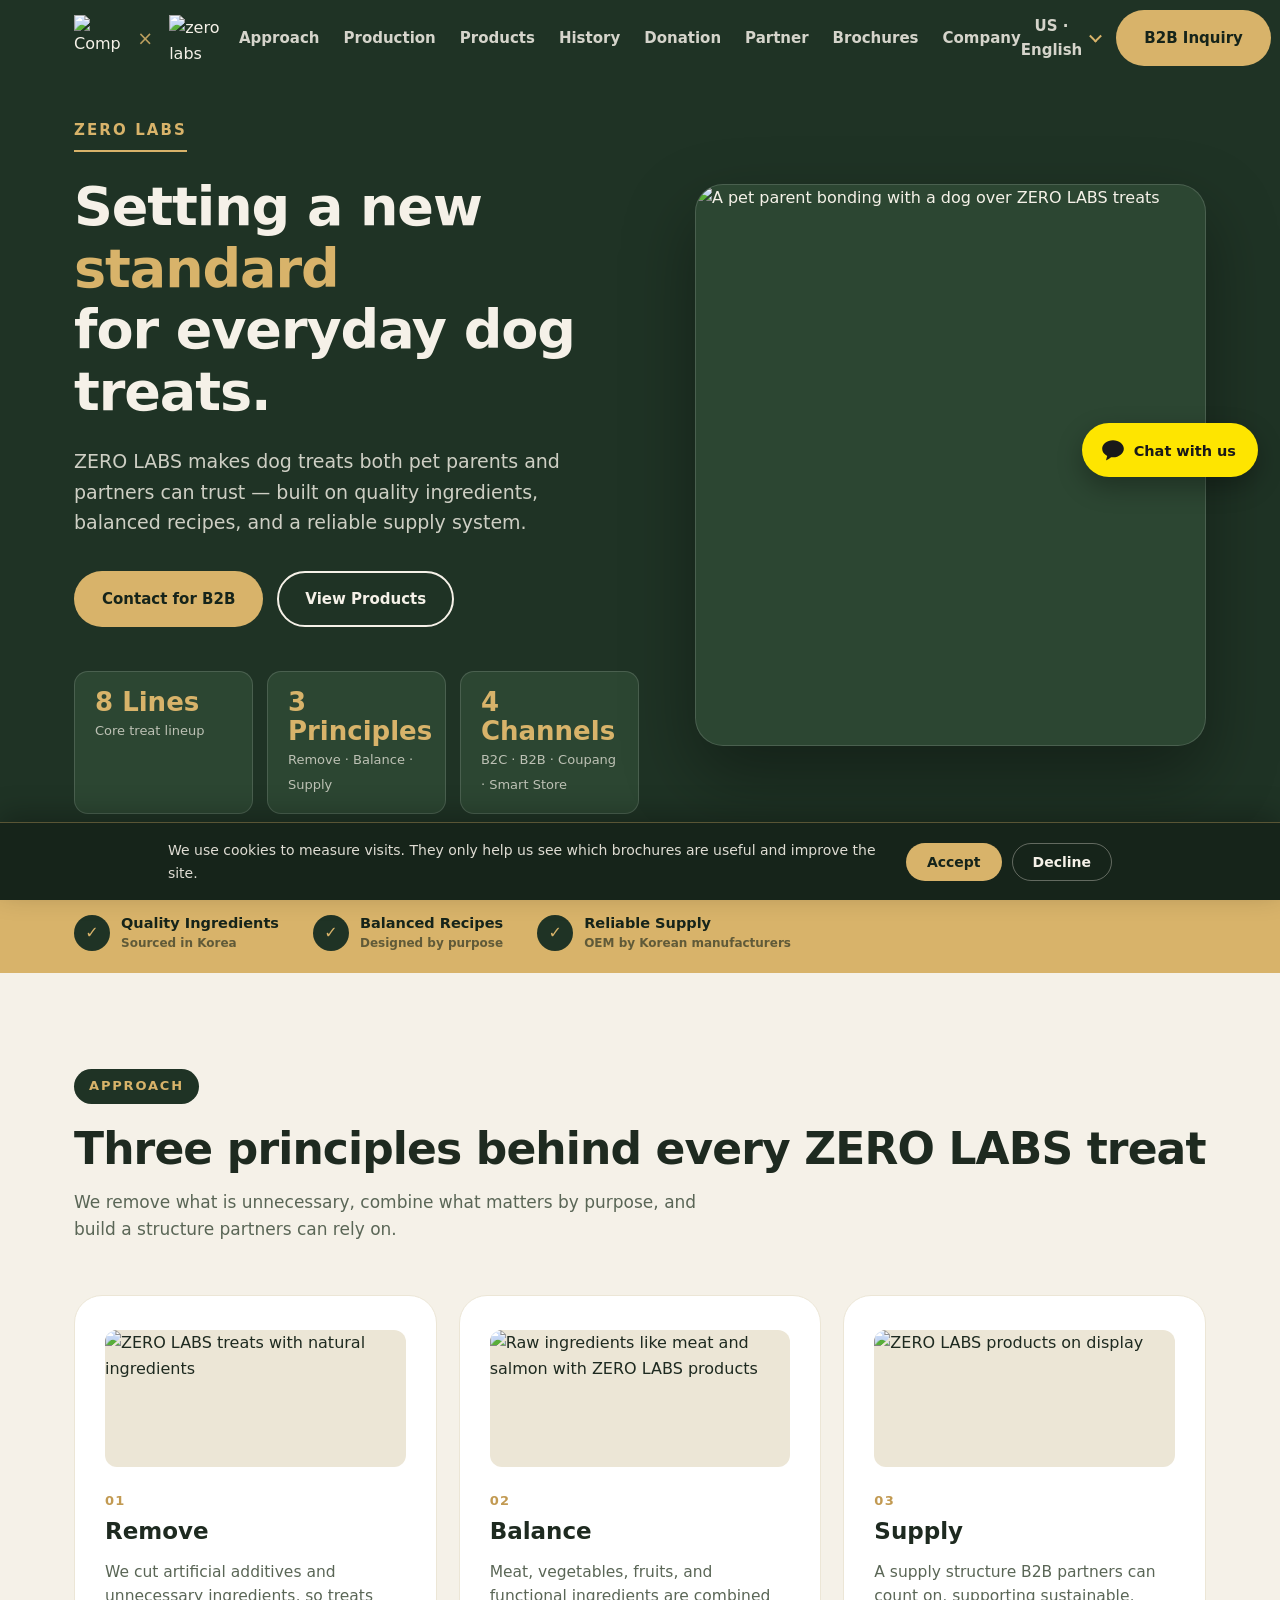
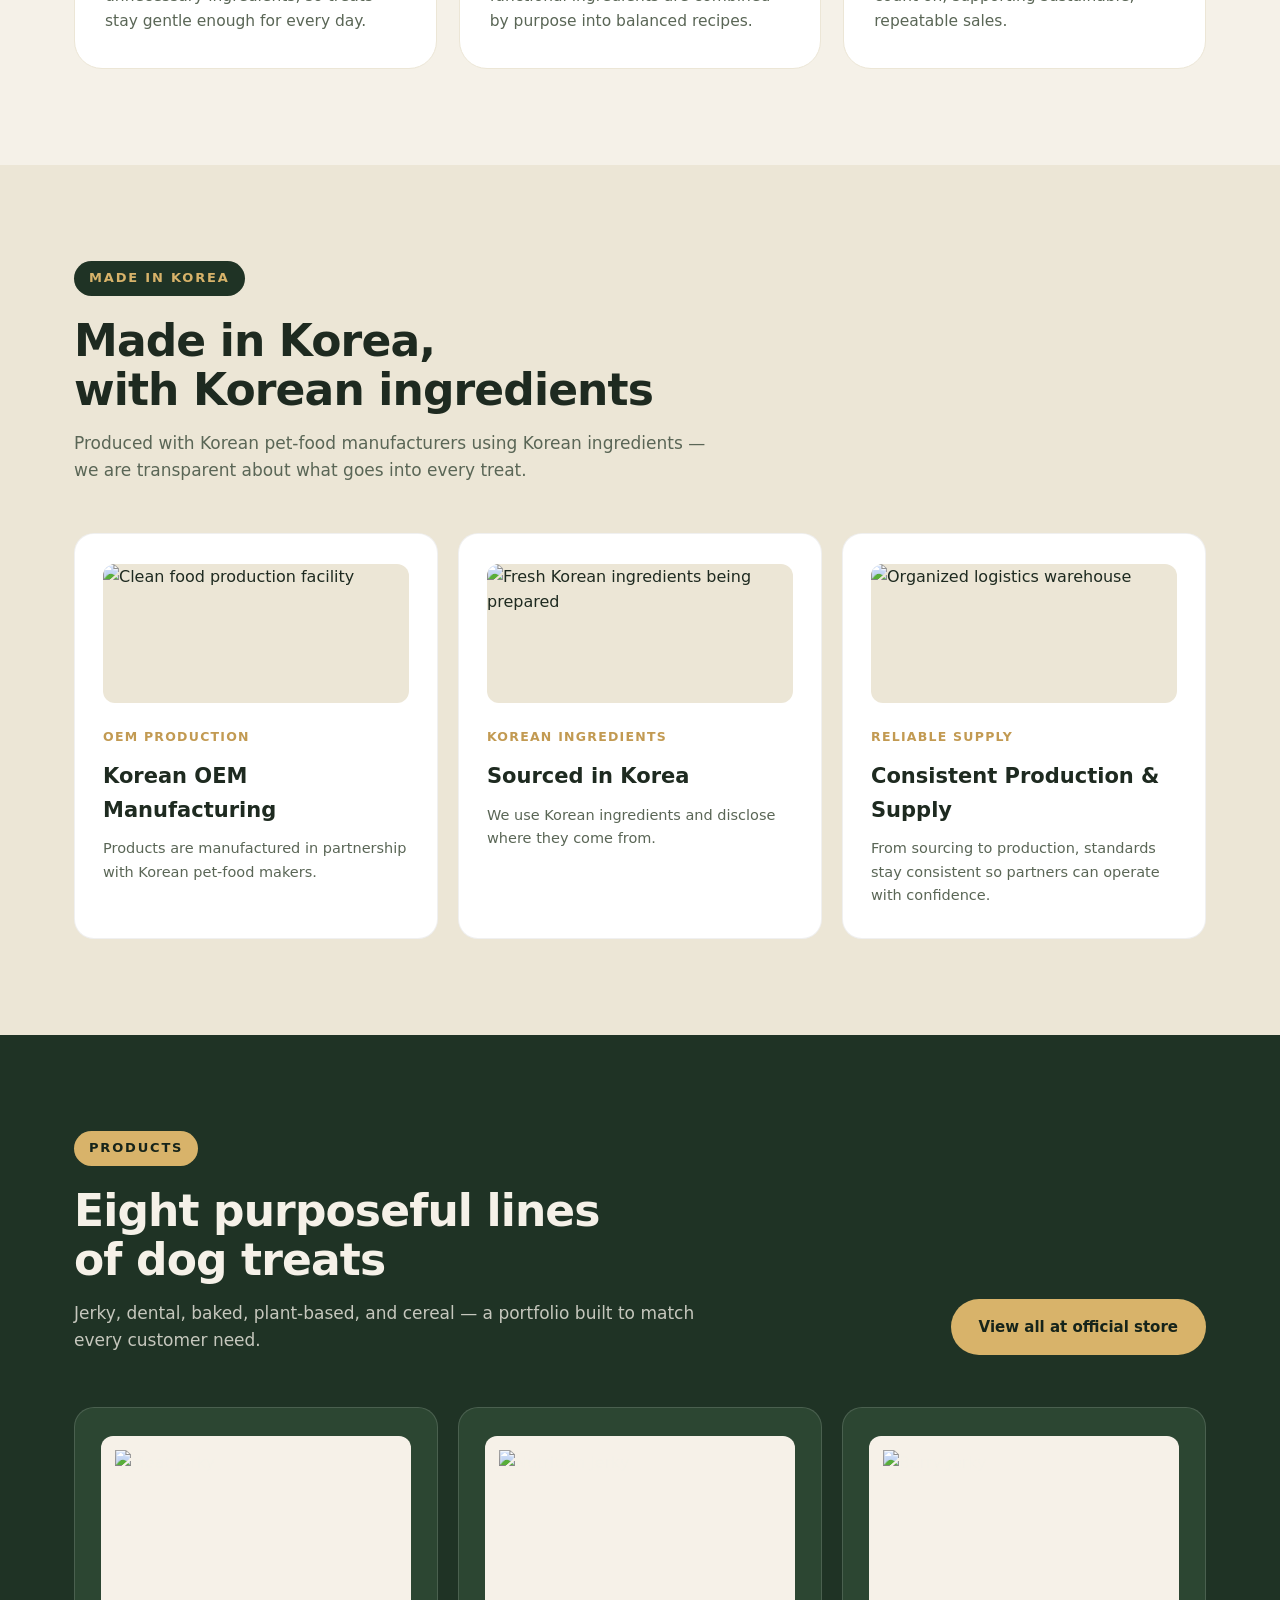
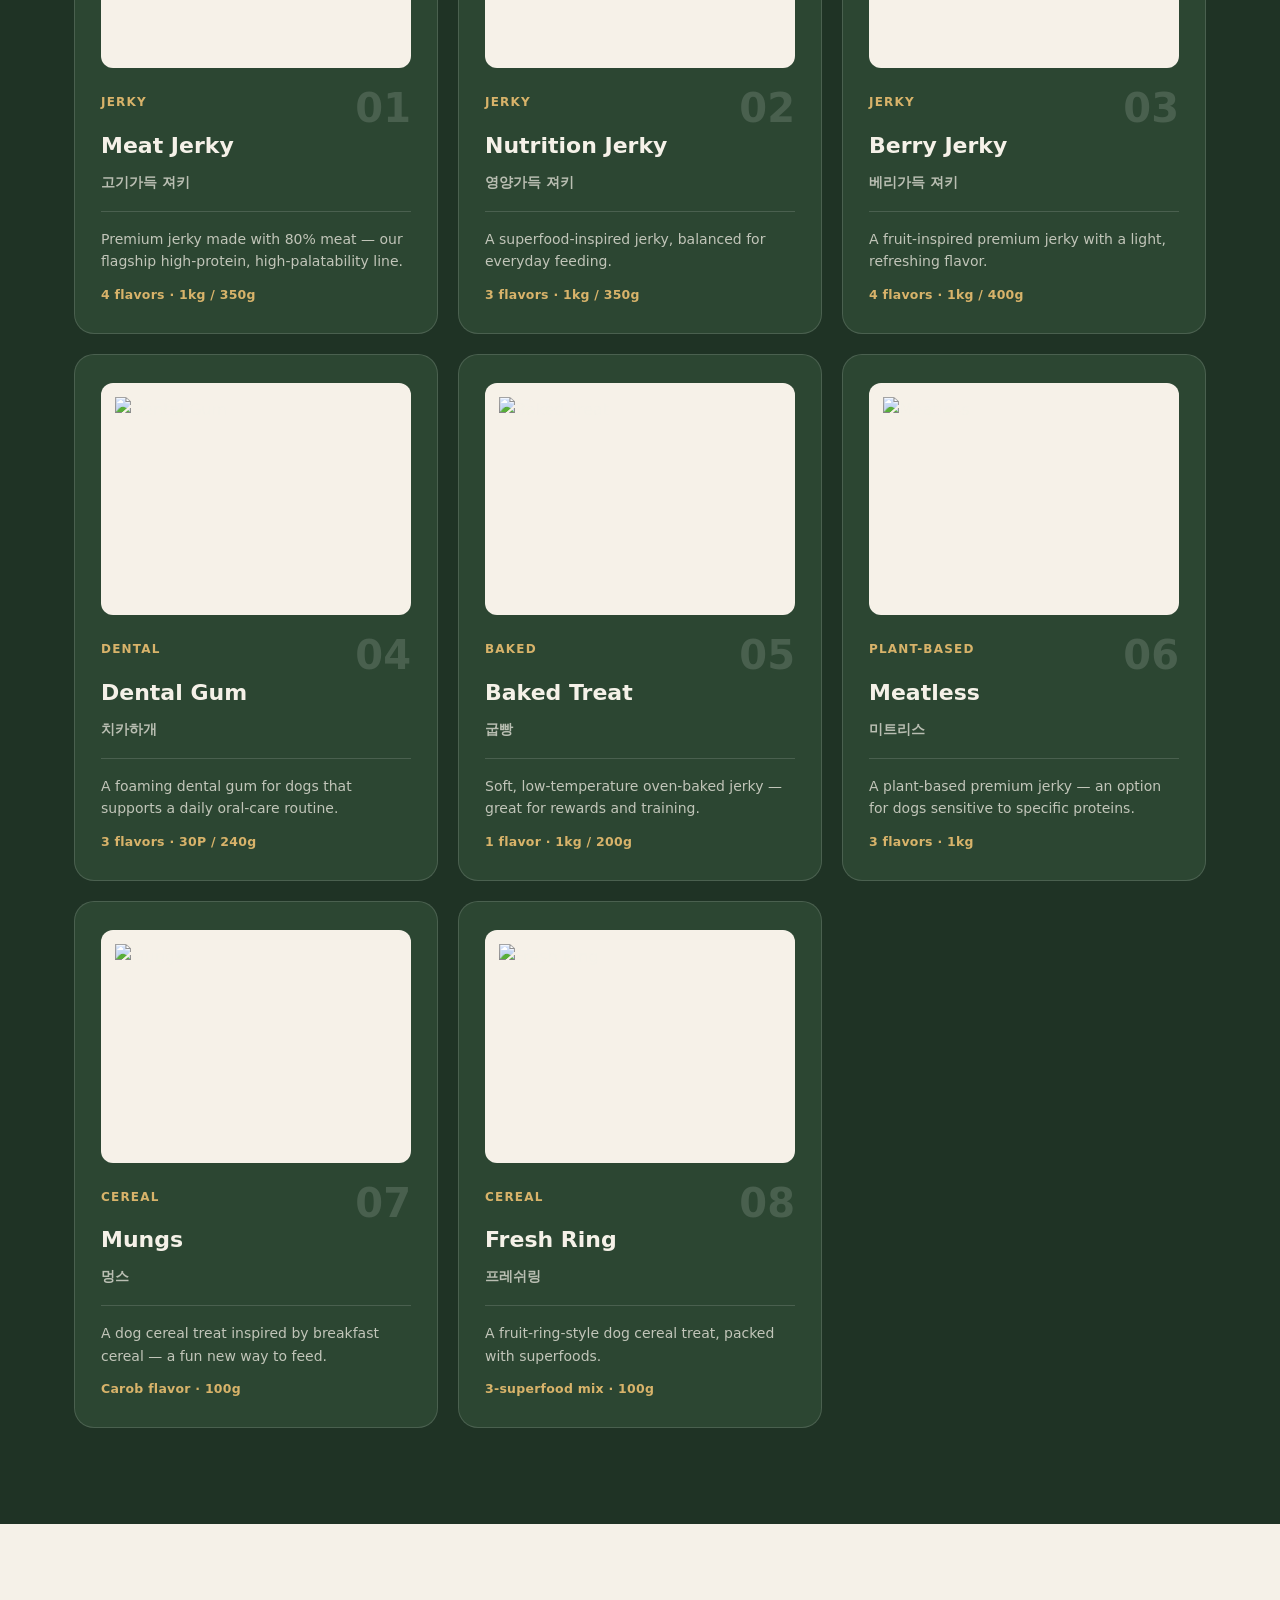
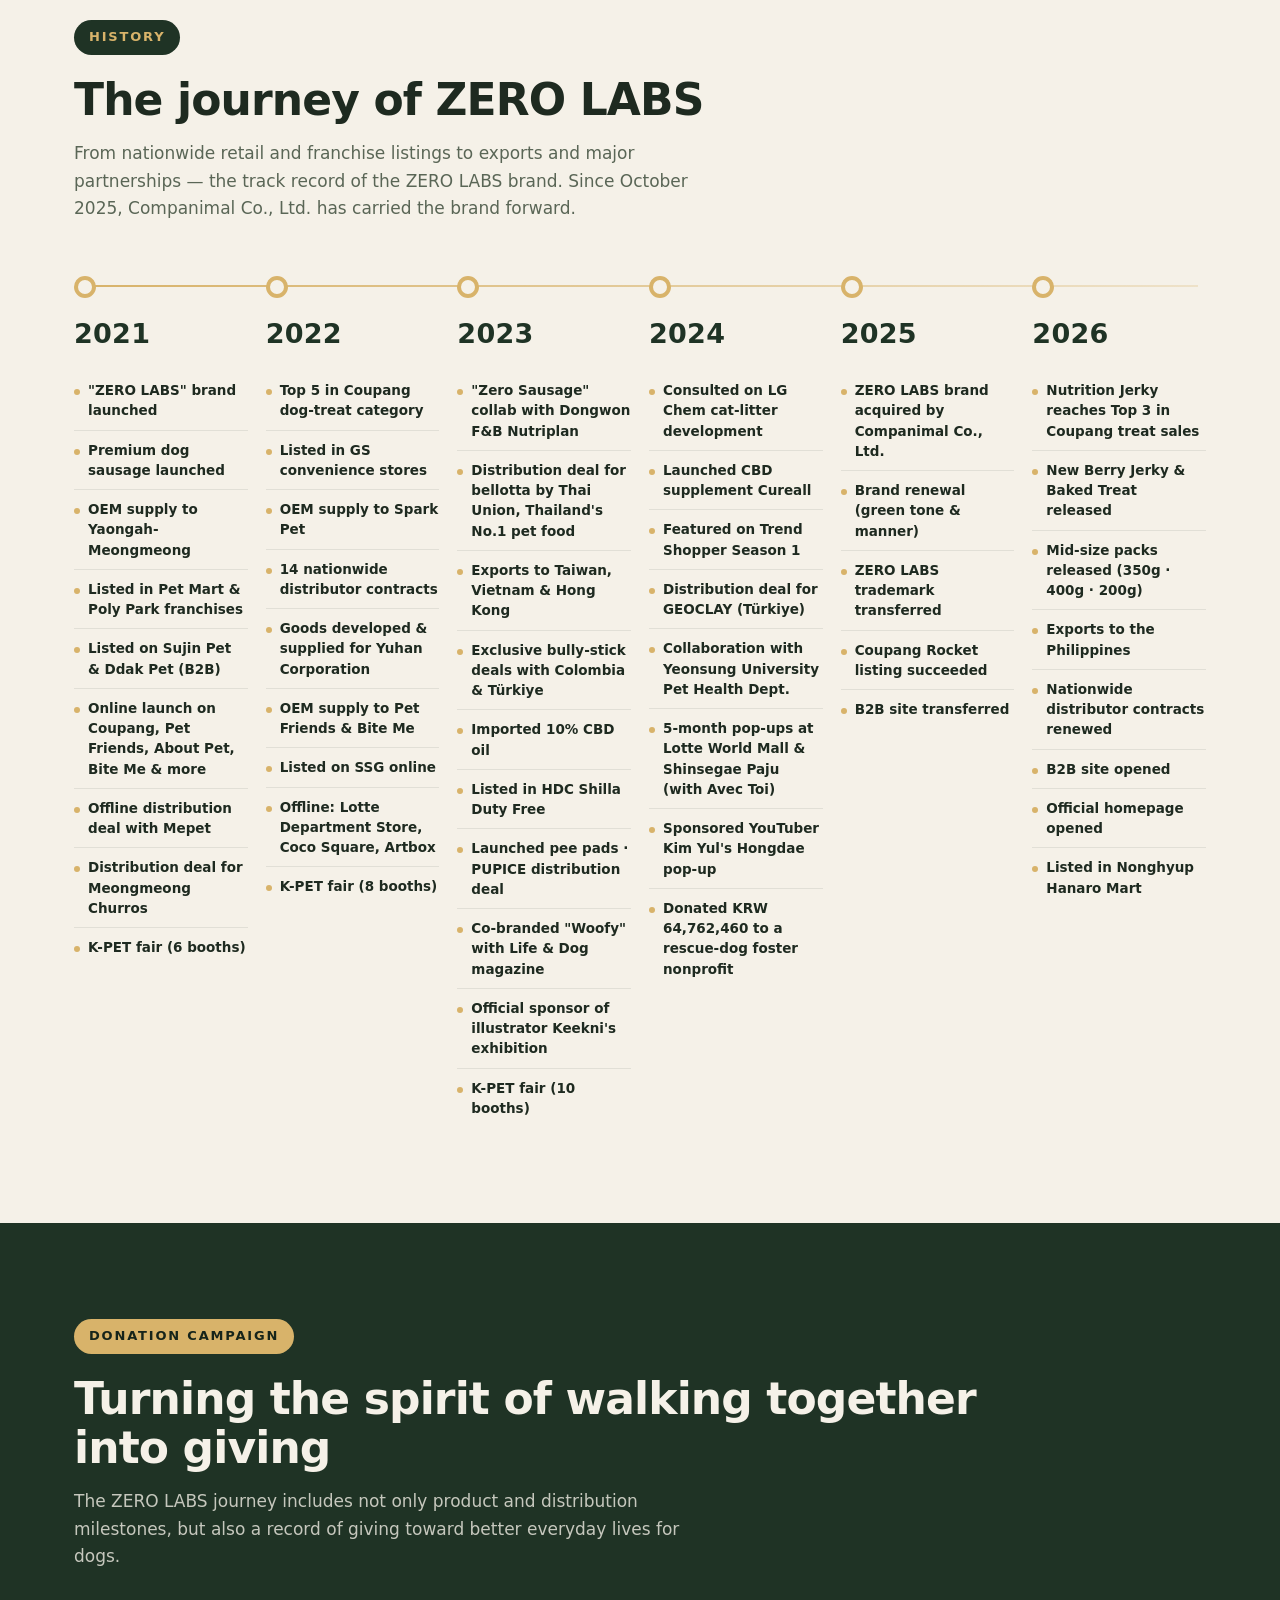
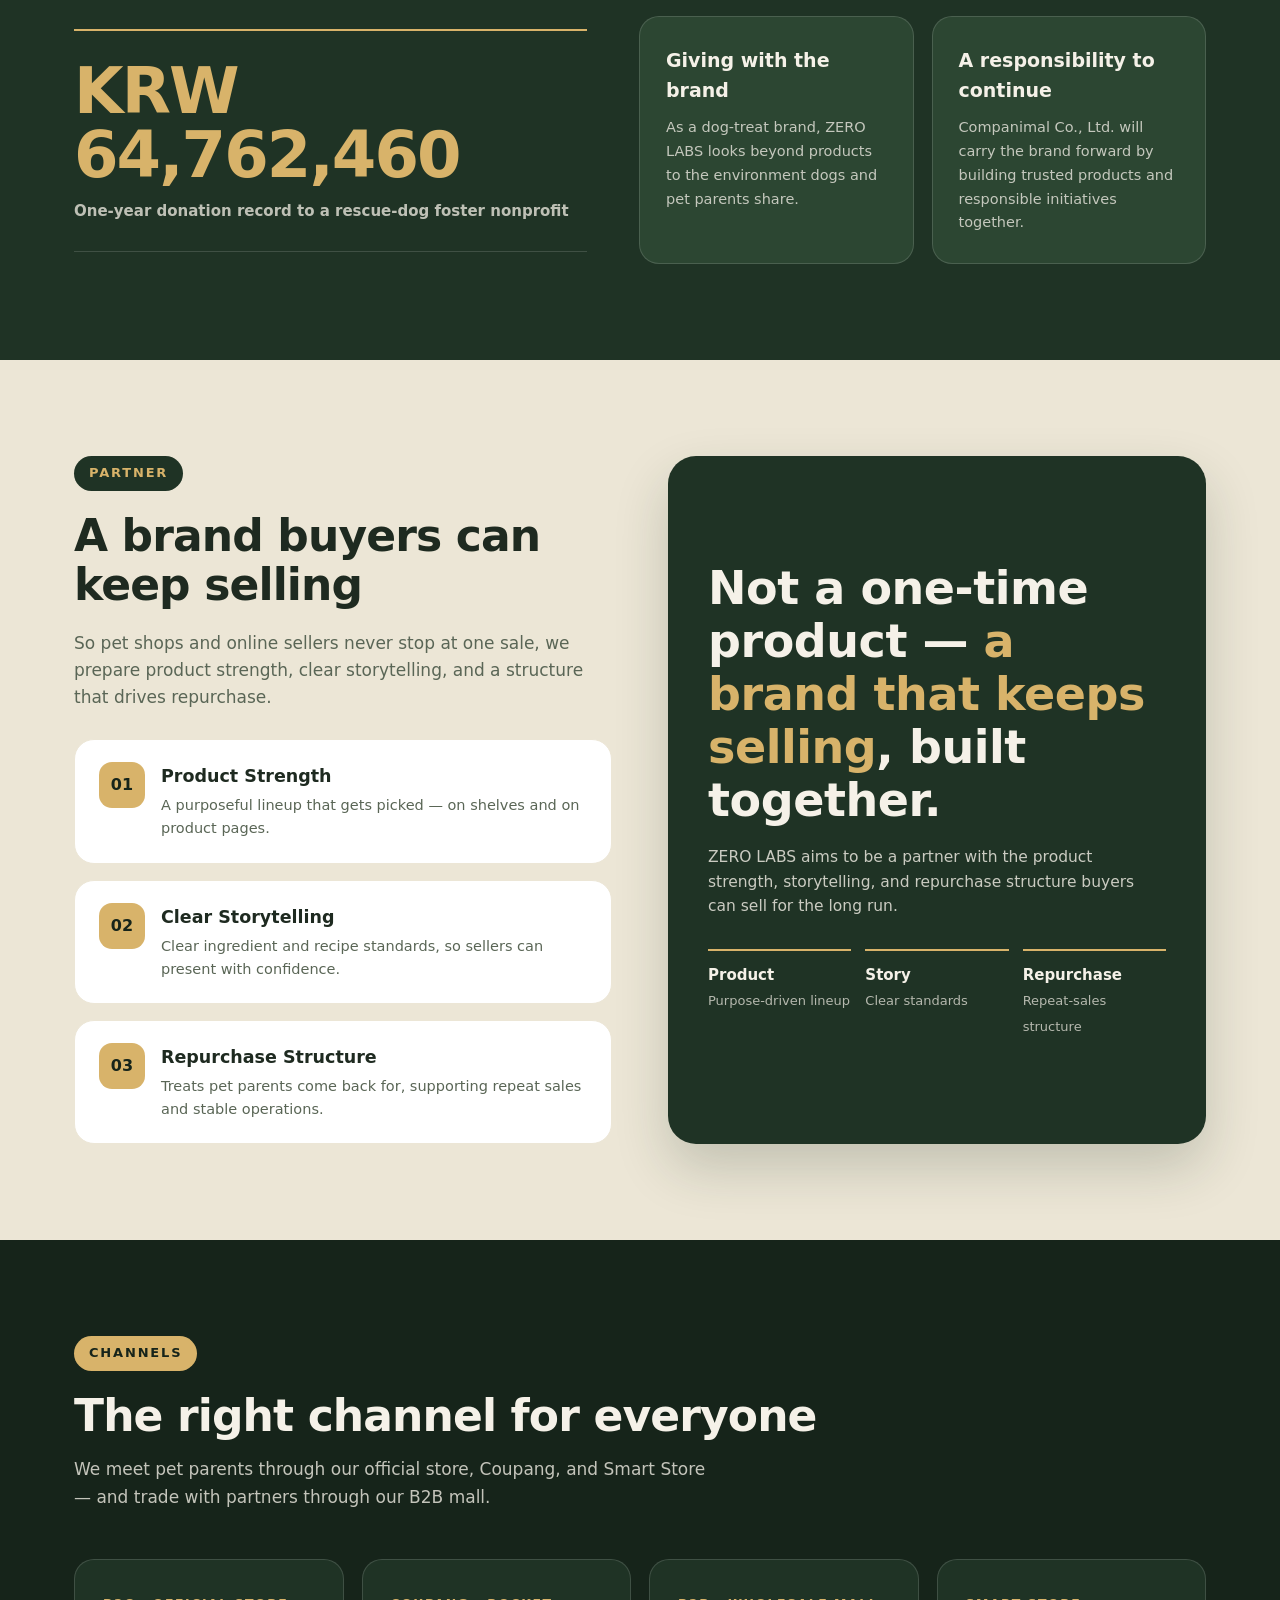
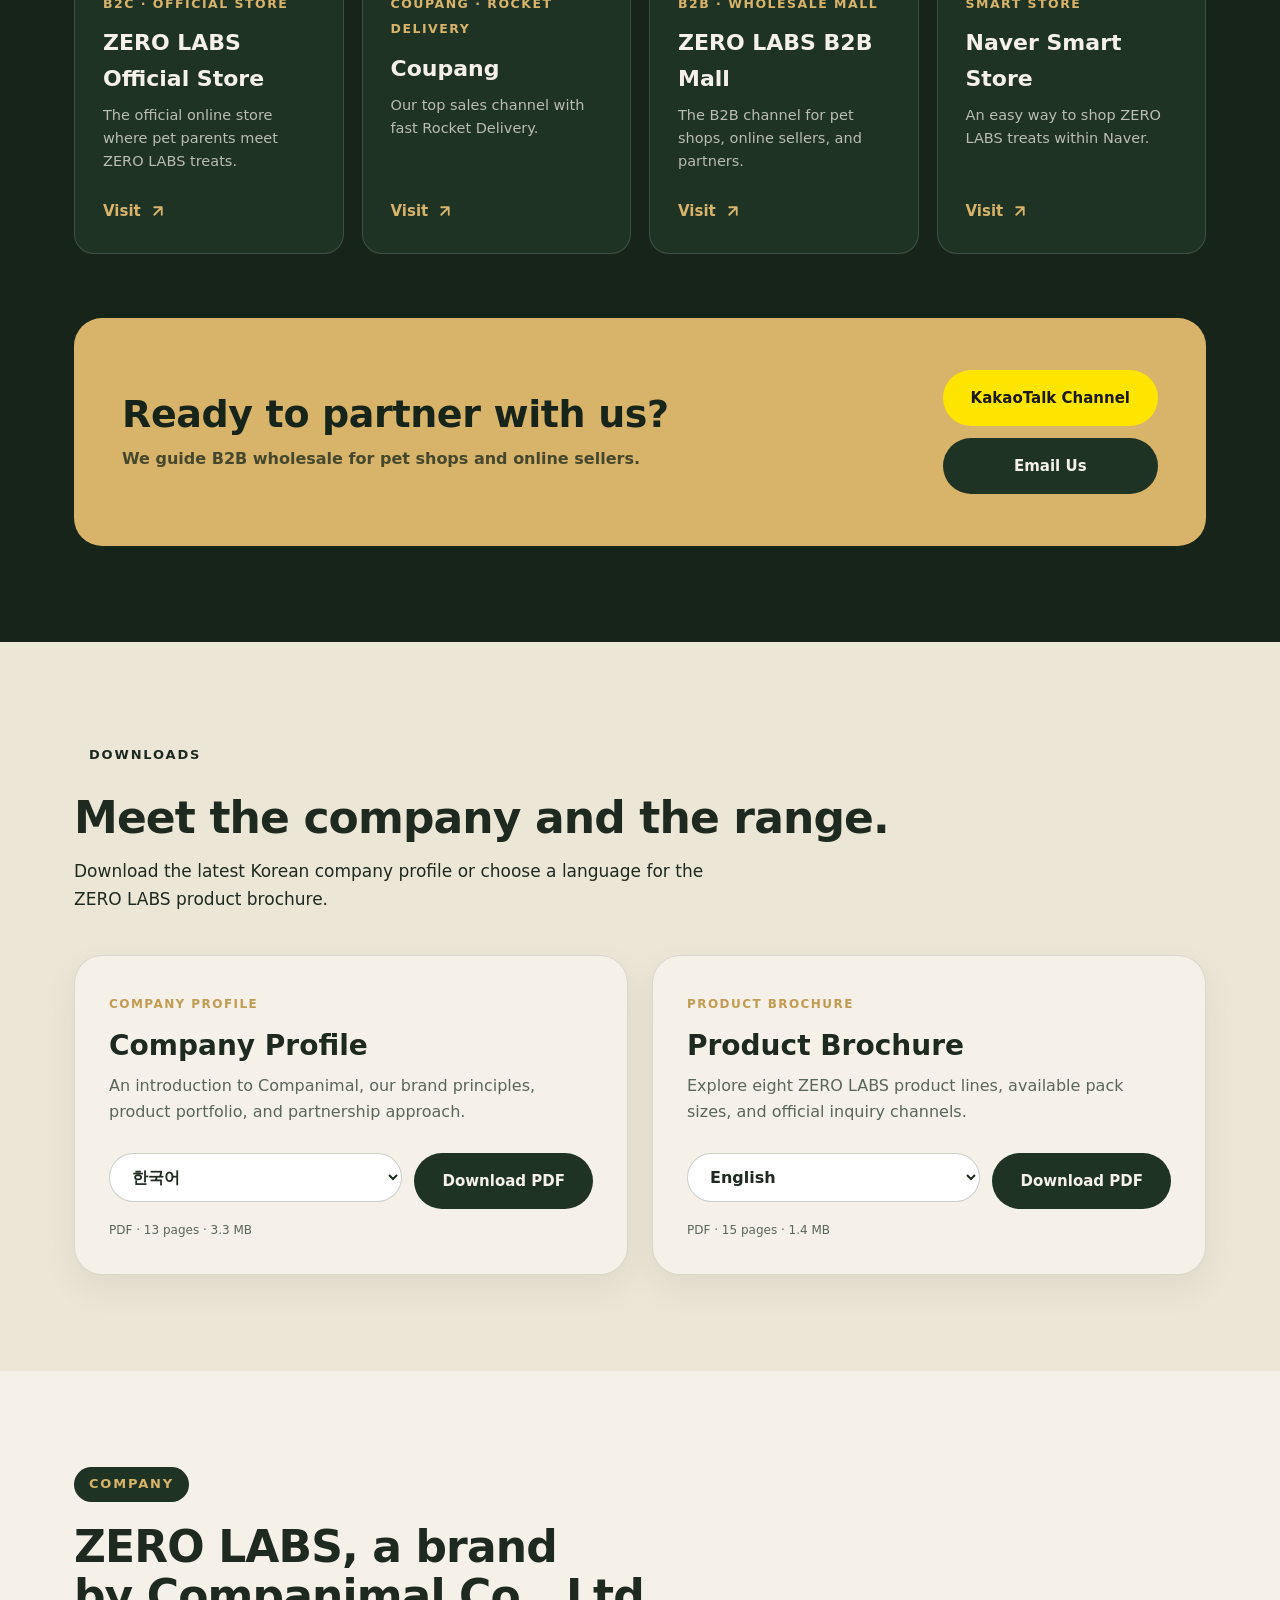
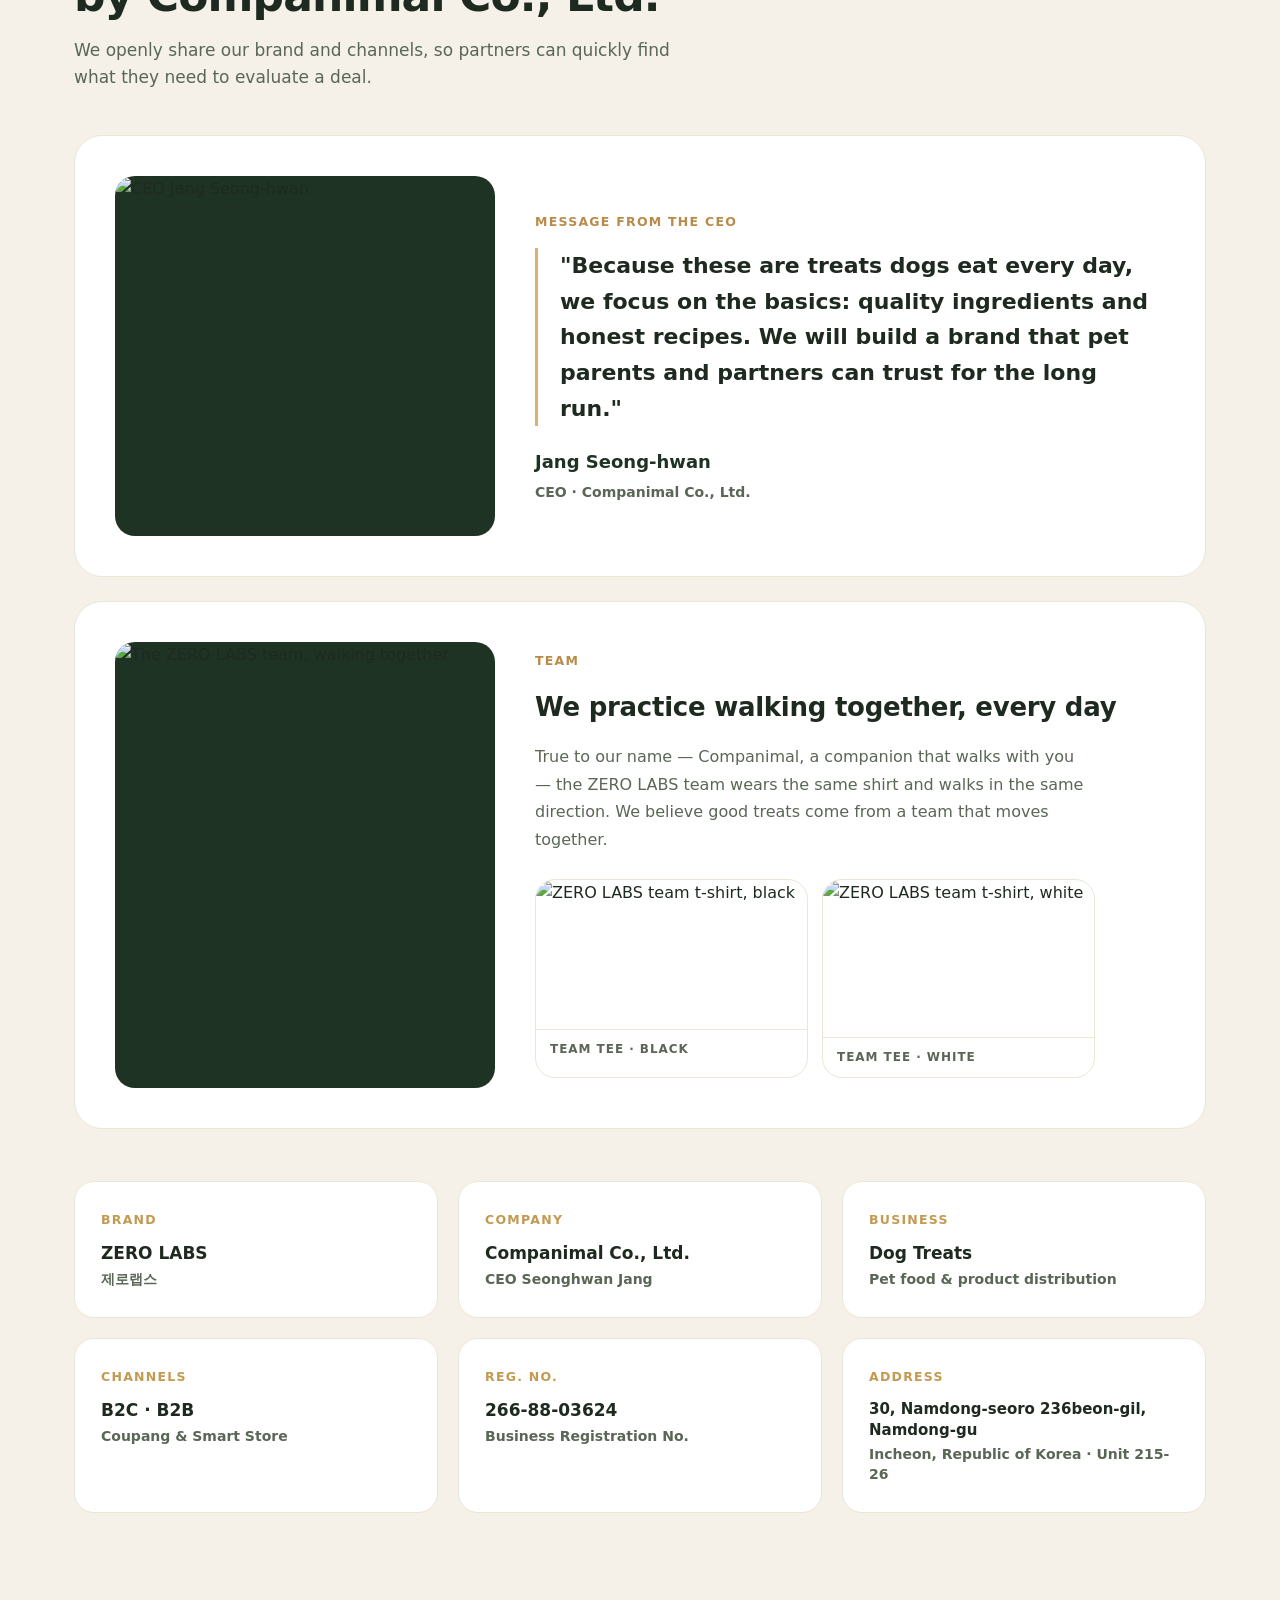
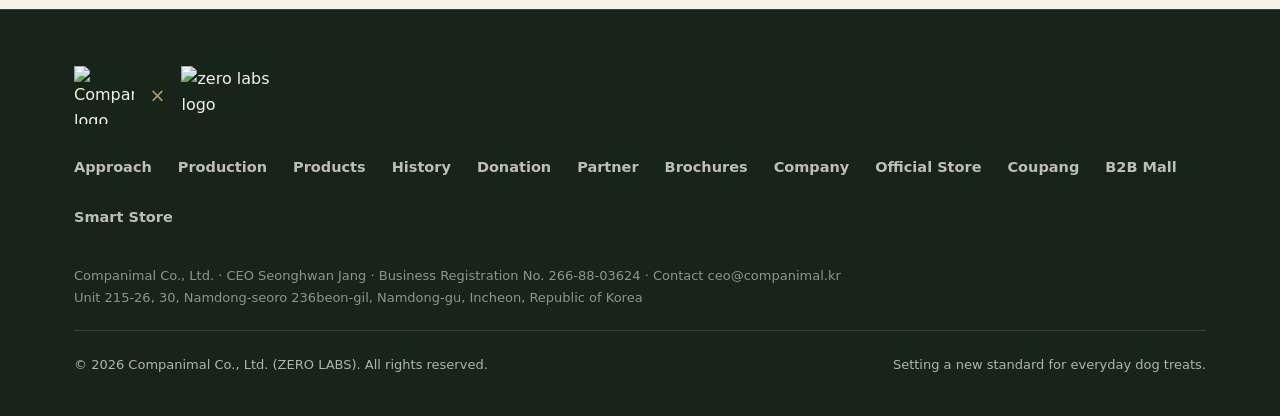
==== commit dafd5f66: "Add downloadable company profile PDF" ====
--- a/en/index.html
+++ b/en/index.html
@@ -489,9 +489,9 @@
           <p>An introduction to Companimal, our brand principles, product portfolio, and partnership approach.</p>
           <div class="download-controls">
             <label><span class="sr-only">Company profile language</span><select class="download-select" aria-label="Company profile language"><option value="ko">한국어</option></select></label>
-            <a class="btn btn-dark" data-download-link data-download-label-pdf="Download PDF" data-download-label-html="Download HTML" href="/output/brochure/zerolabs-company-profile-ko-2026.html" type="text/html" hreflang="ko-KR" download="zerolabs-company-profile-ko-2026.html">Download HTML</a>
-          </div>
-          <span class="download-meta" data-file-size>HTML · 13 pages</span>
+            <a class="btn btn-dark" data-download-link data-download-label-pdf="Download PDF" data-download-label-html="Download HTML" href="/output/pdf/zerolabs-company-profile-ko-2026.pdf" type="application/pdf" hreflang="ko-KR" download="zerolabs-company-profile-ko-2026.pdf">Download PDF</a>
+          </div>
+          <span class="download-meta" data-file-size>PDF · 13 pages</span>
         </article>
         <article class="download-card" data-brochure-kind="product">
           <span class="download-type">Product Brochure</span>
@@ -590,7 +590,7 @@
   <span class="kf-label">Chat with us</span>
 </a>
 
-<script src="/brochure-downloads.js?v=20260828a" defer></script>
+<script src="/brochure-downloads.js?v=20260828b" defer></script>
 <script src="/analytics.js?v=20260811b" defer></script>
 <script>
   (function(){
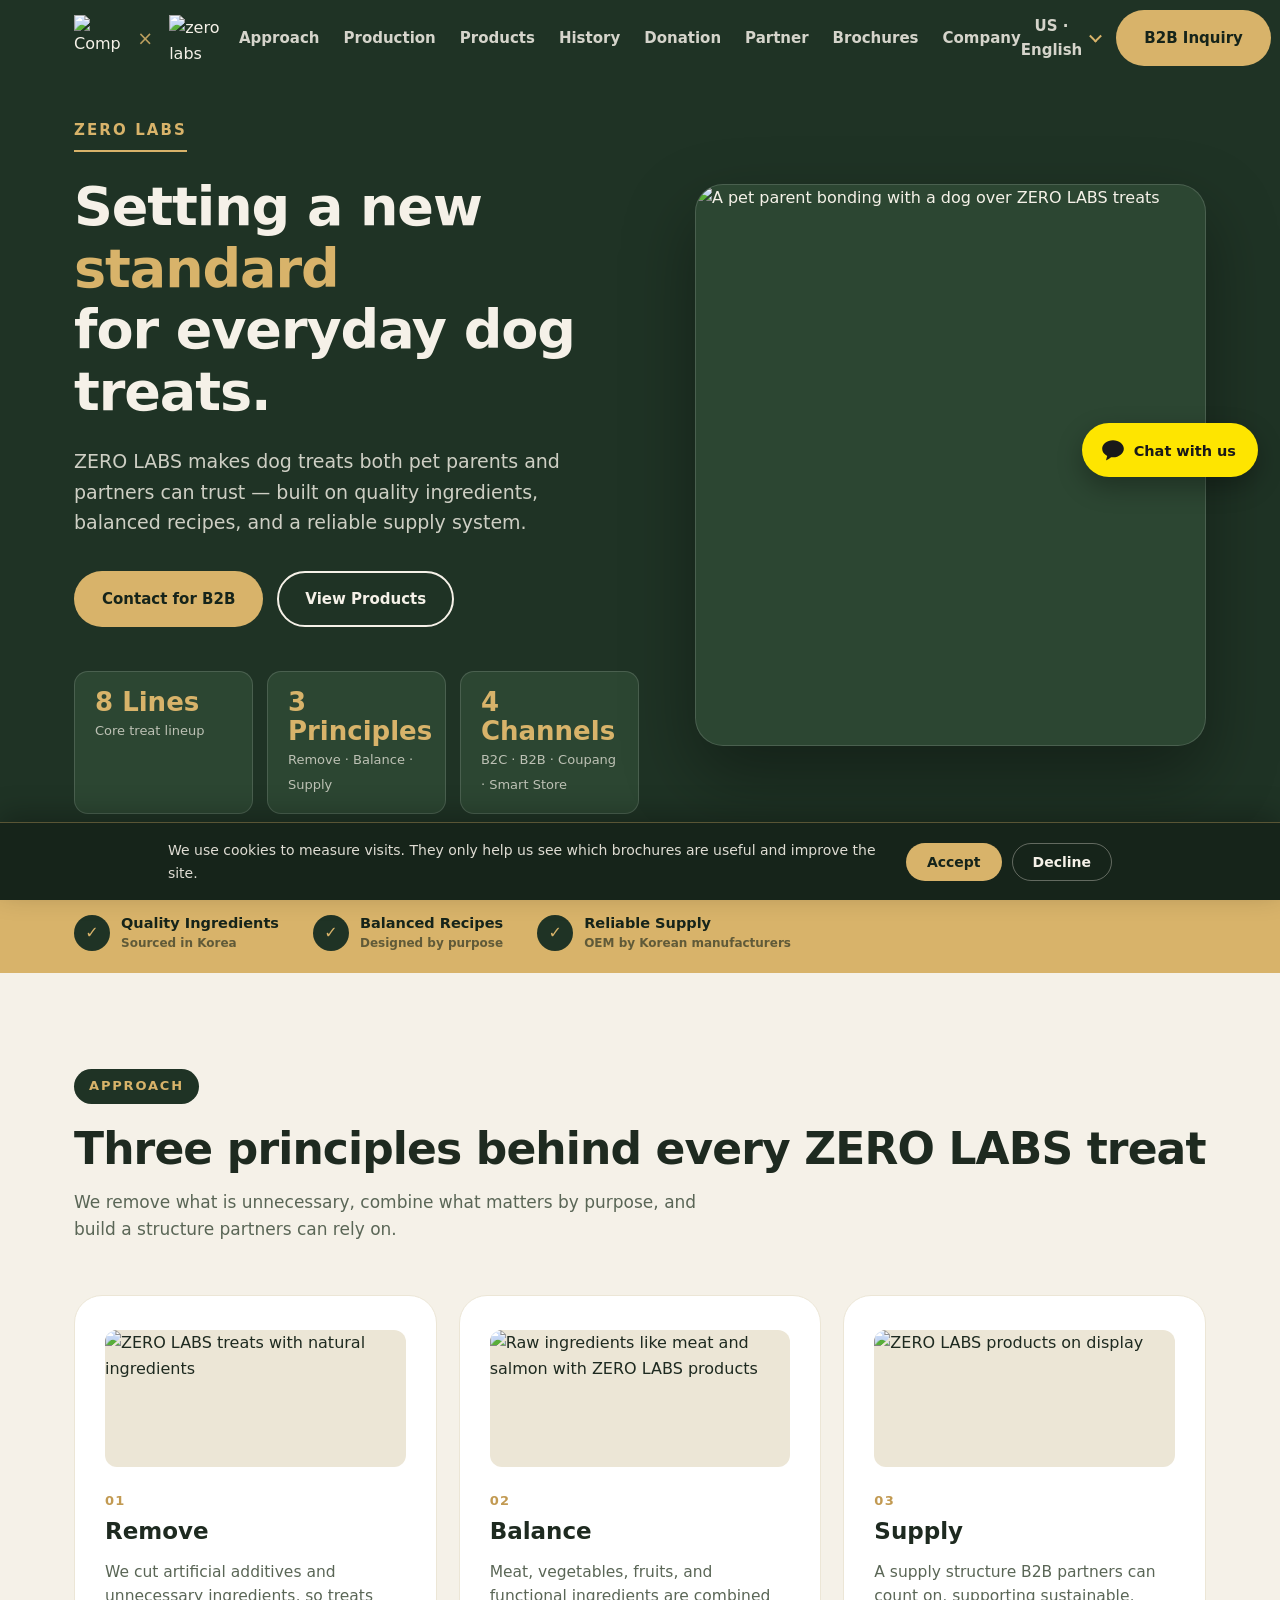
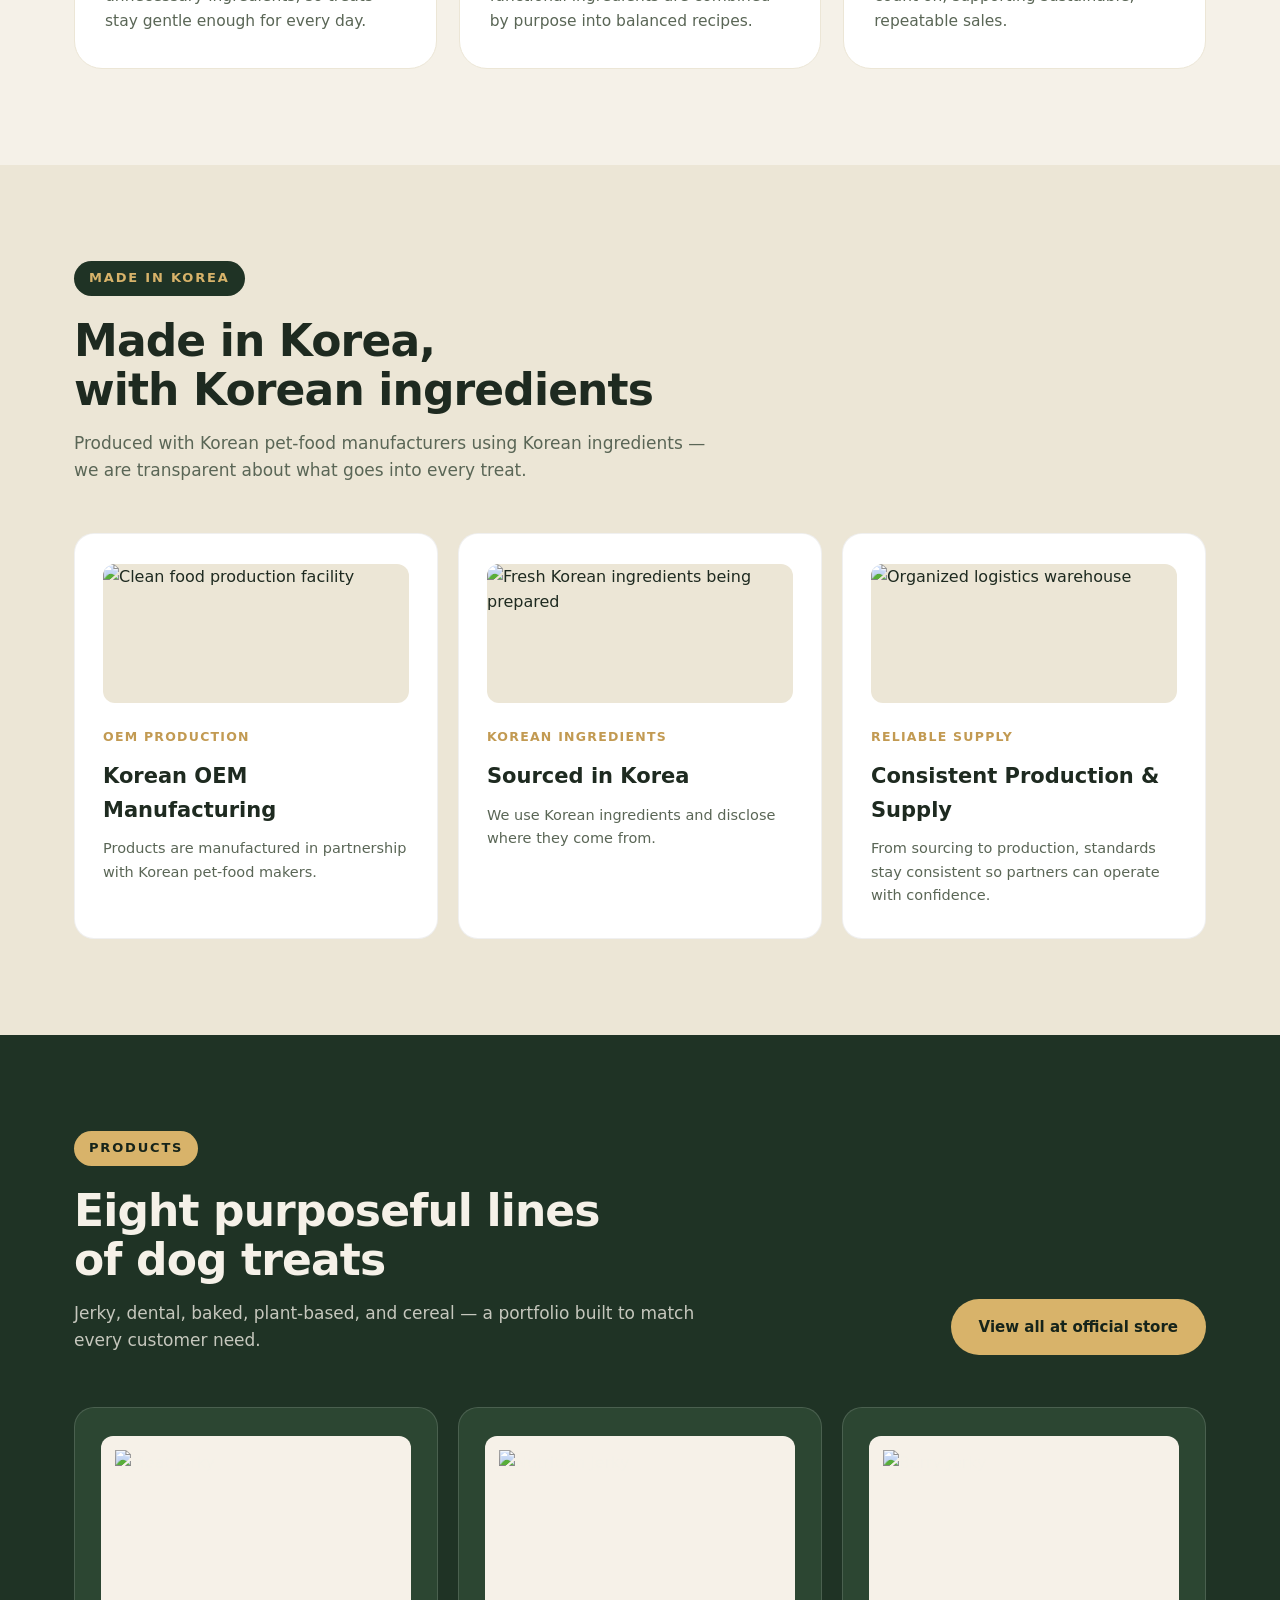
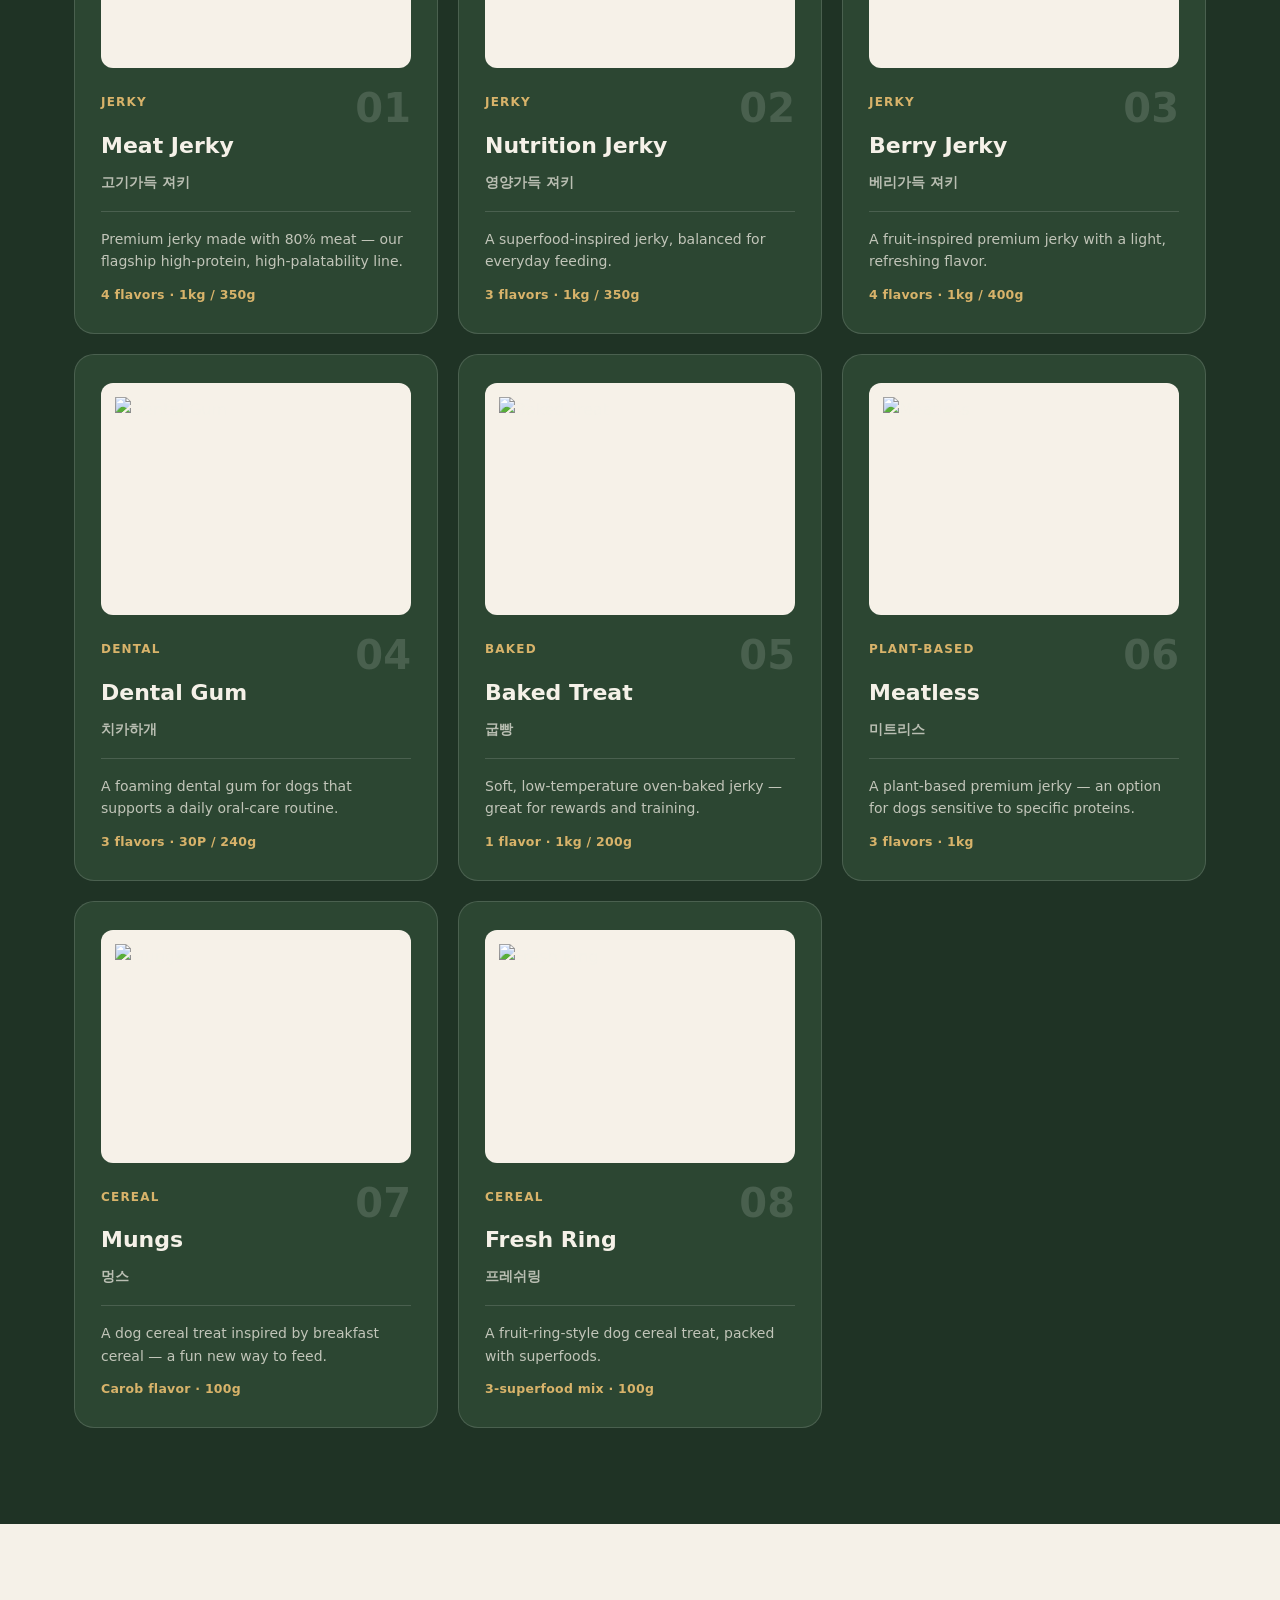
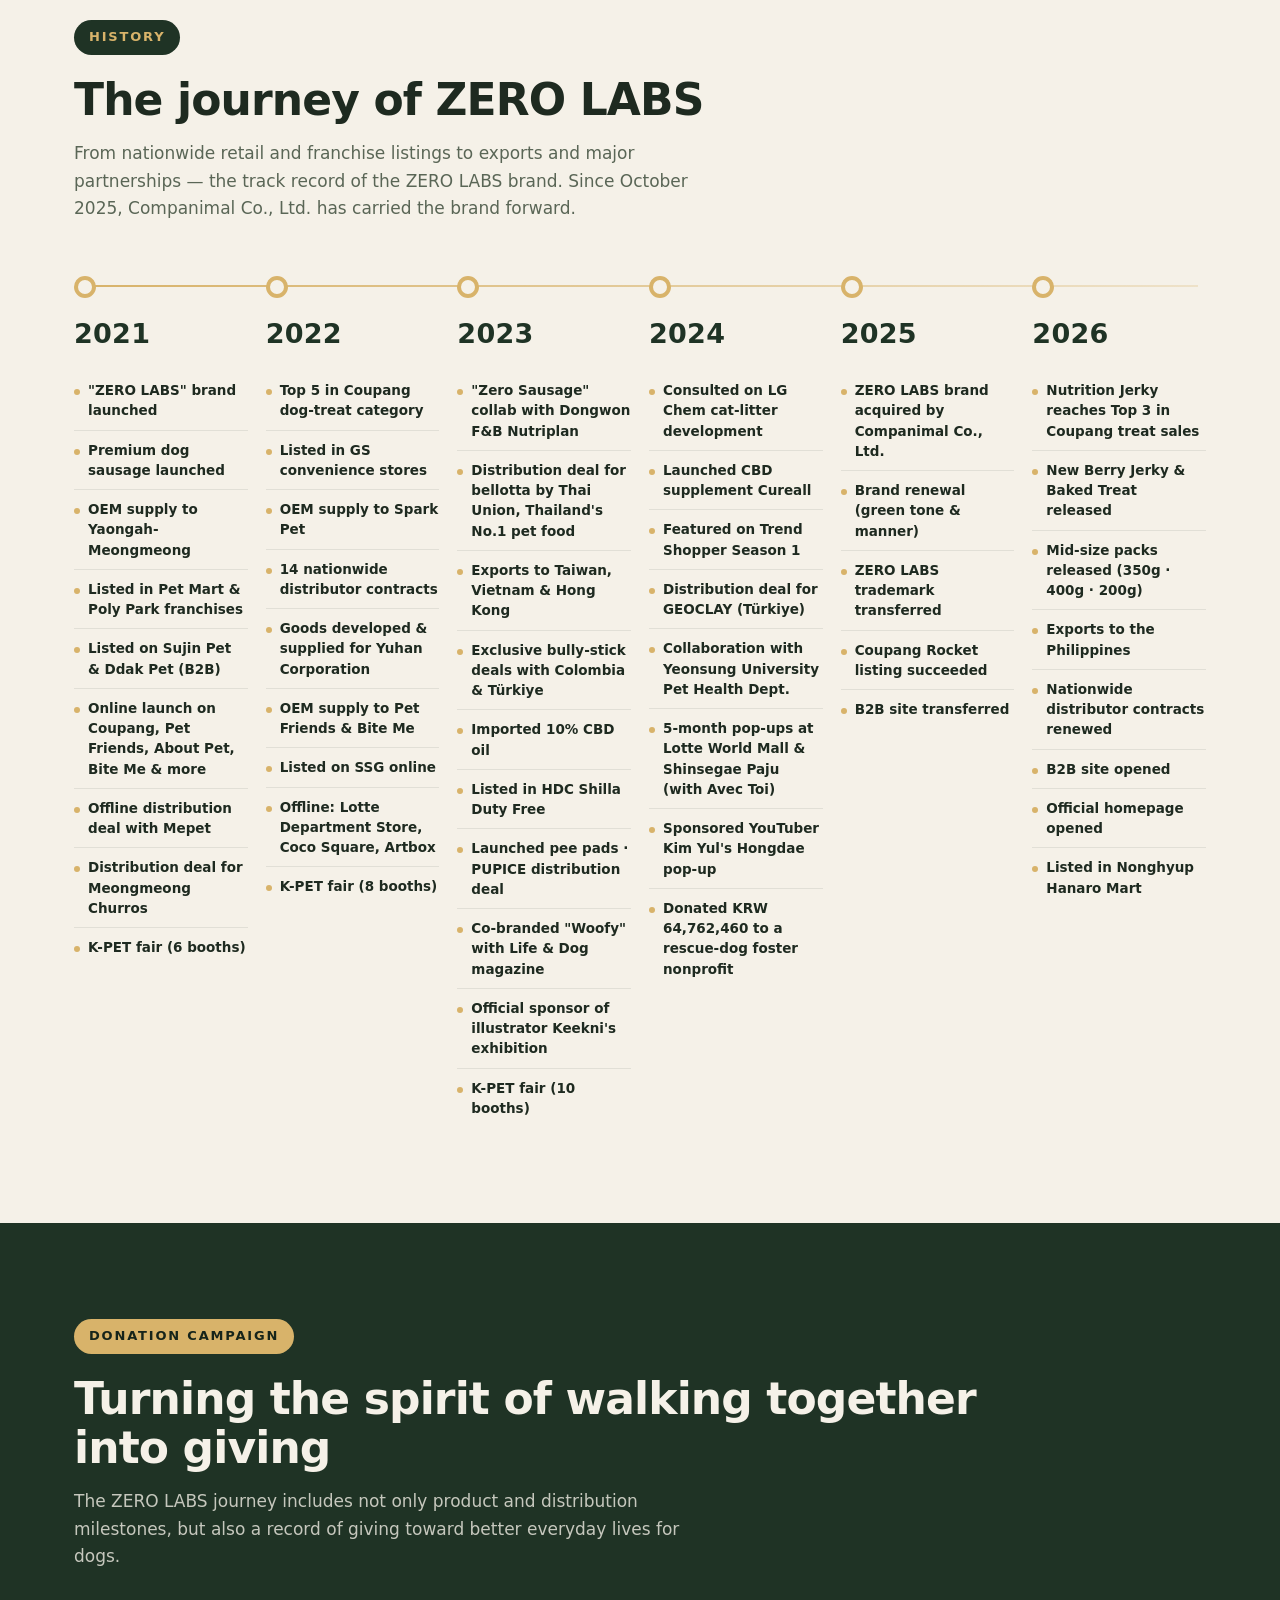
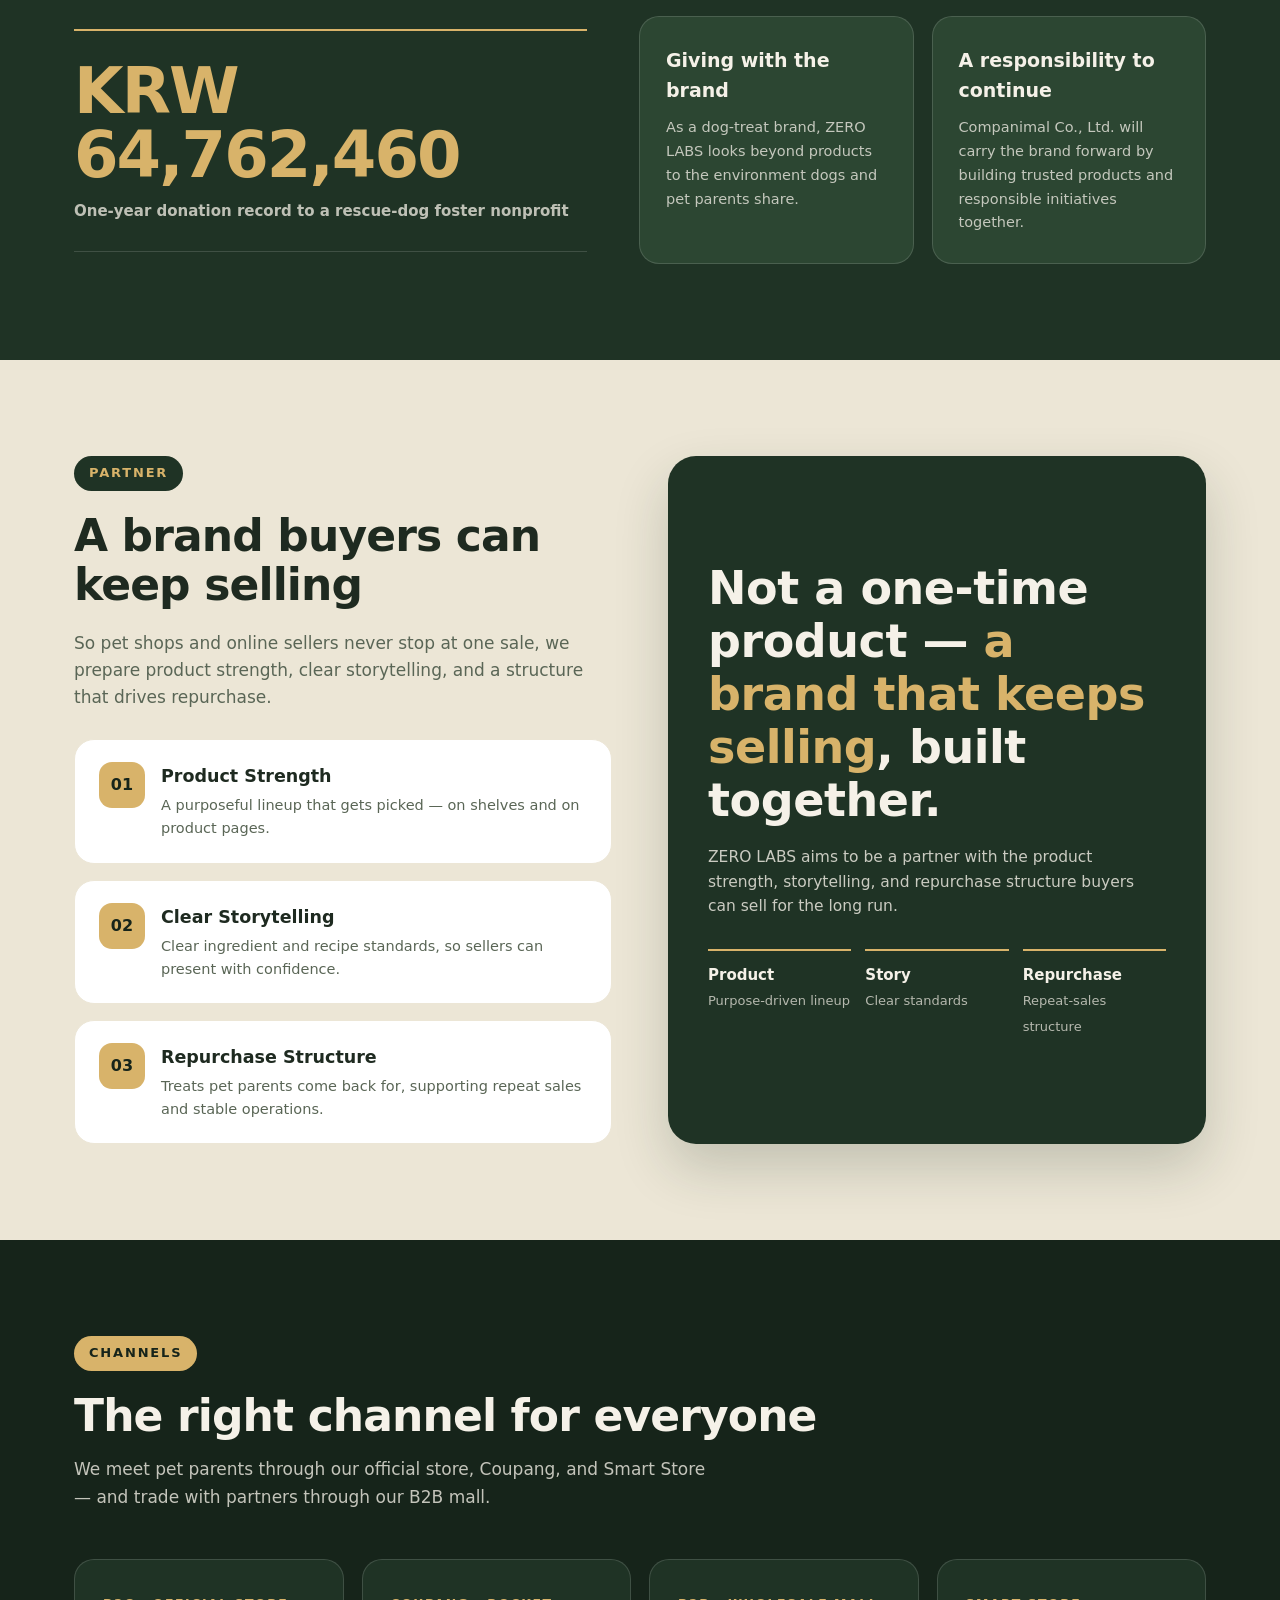
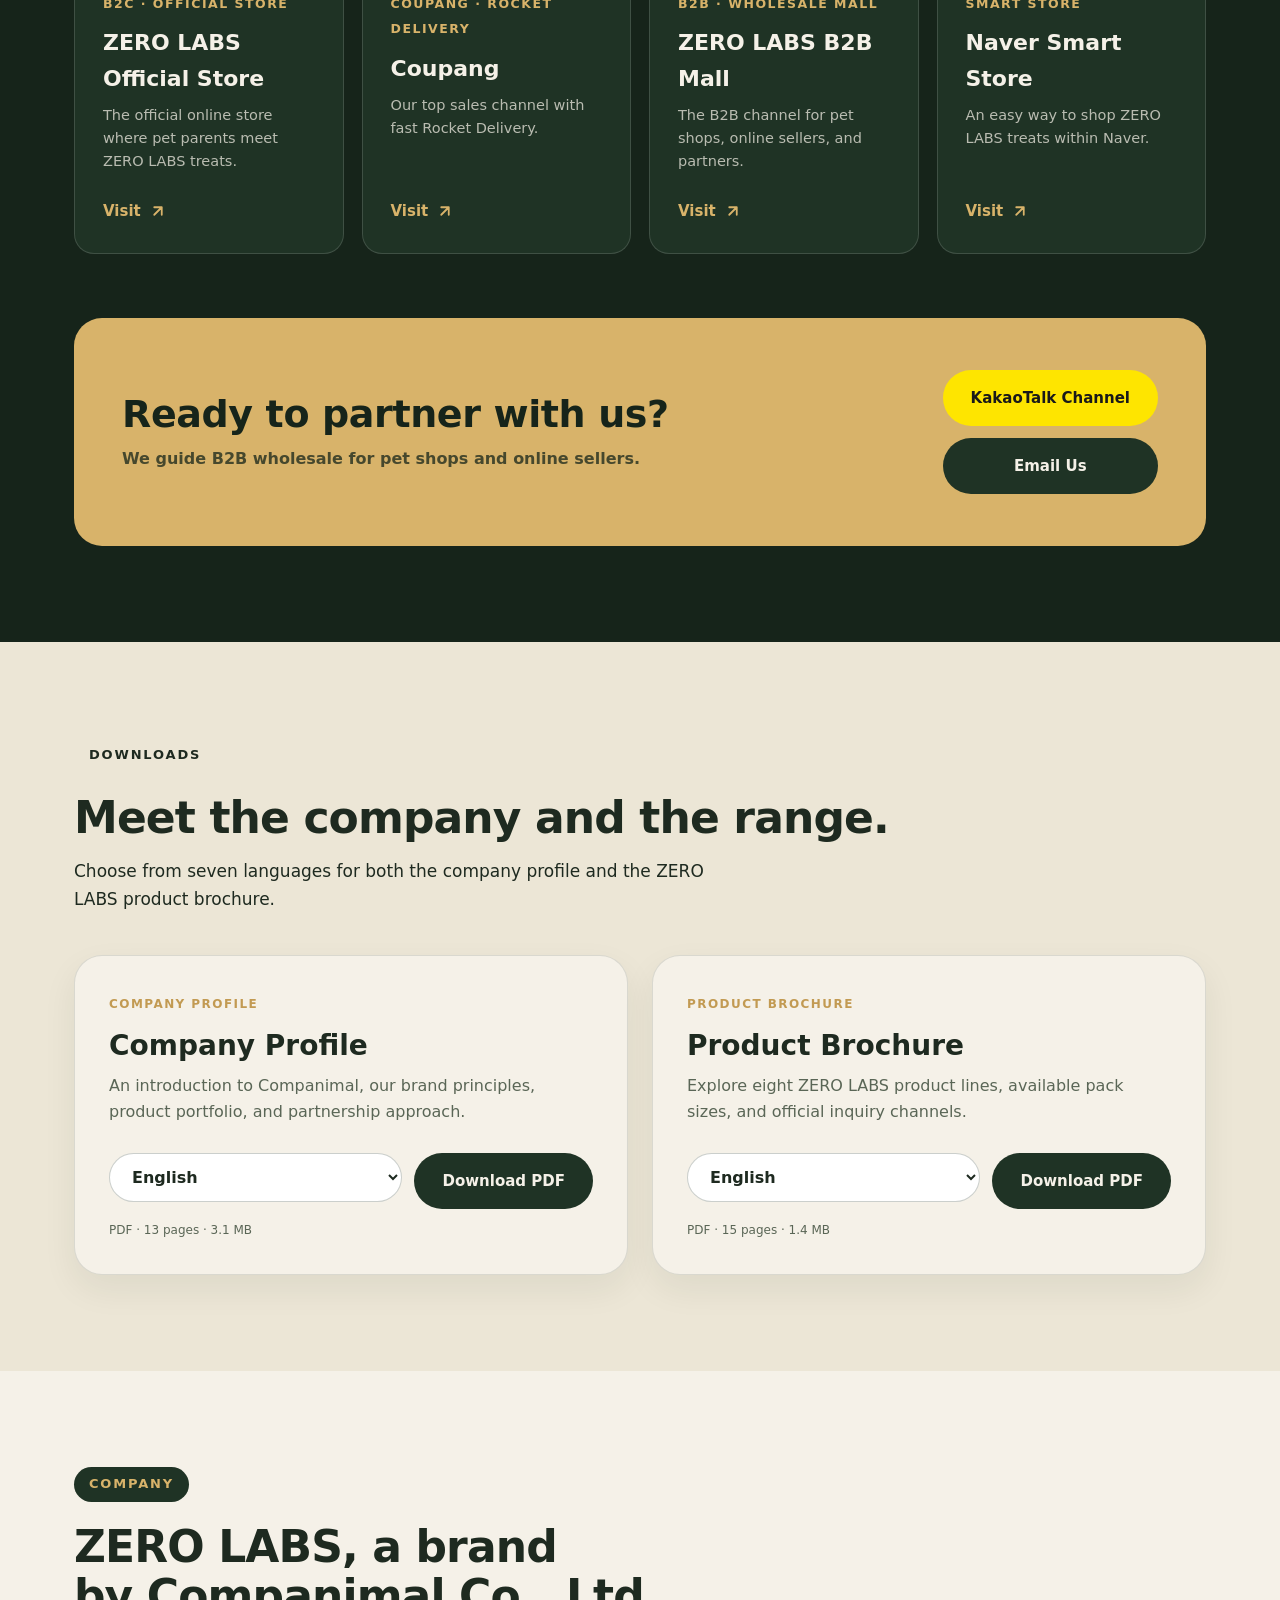
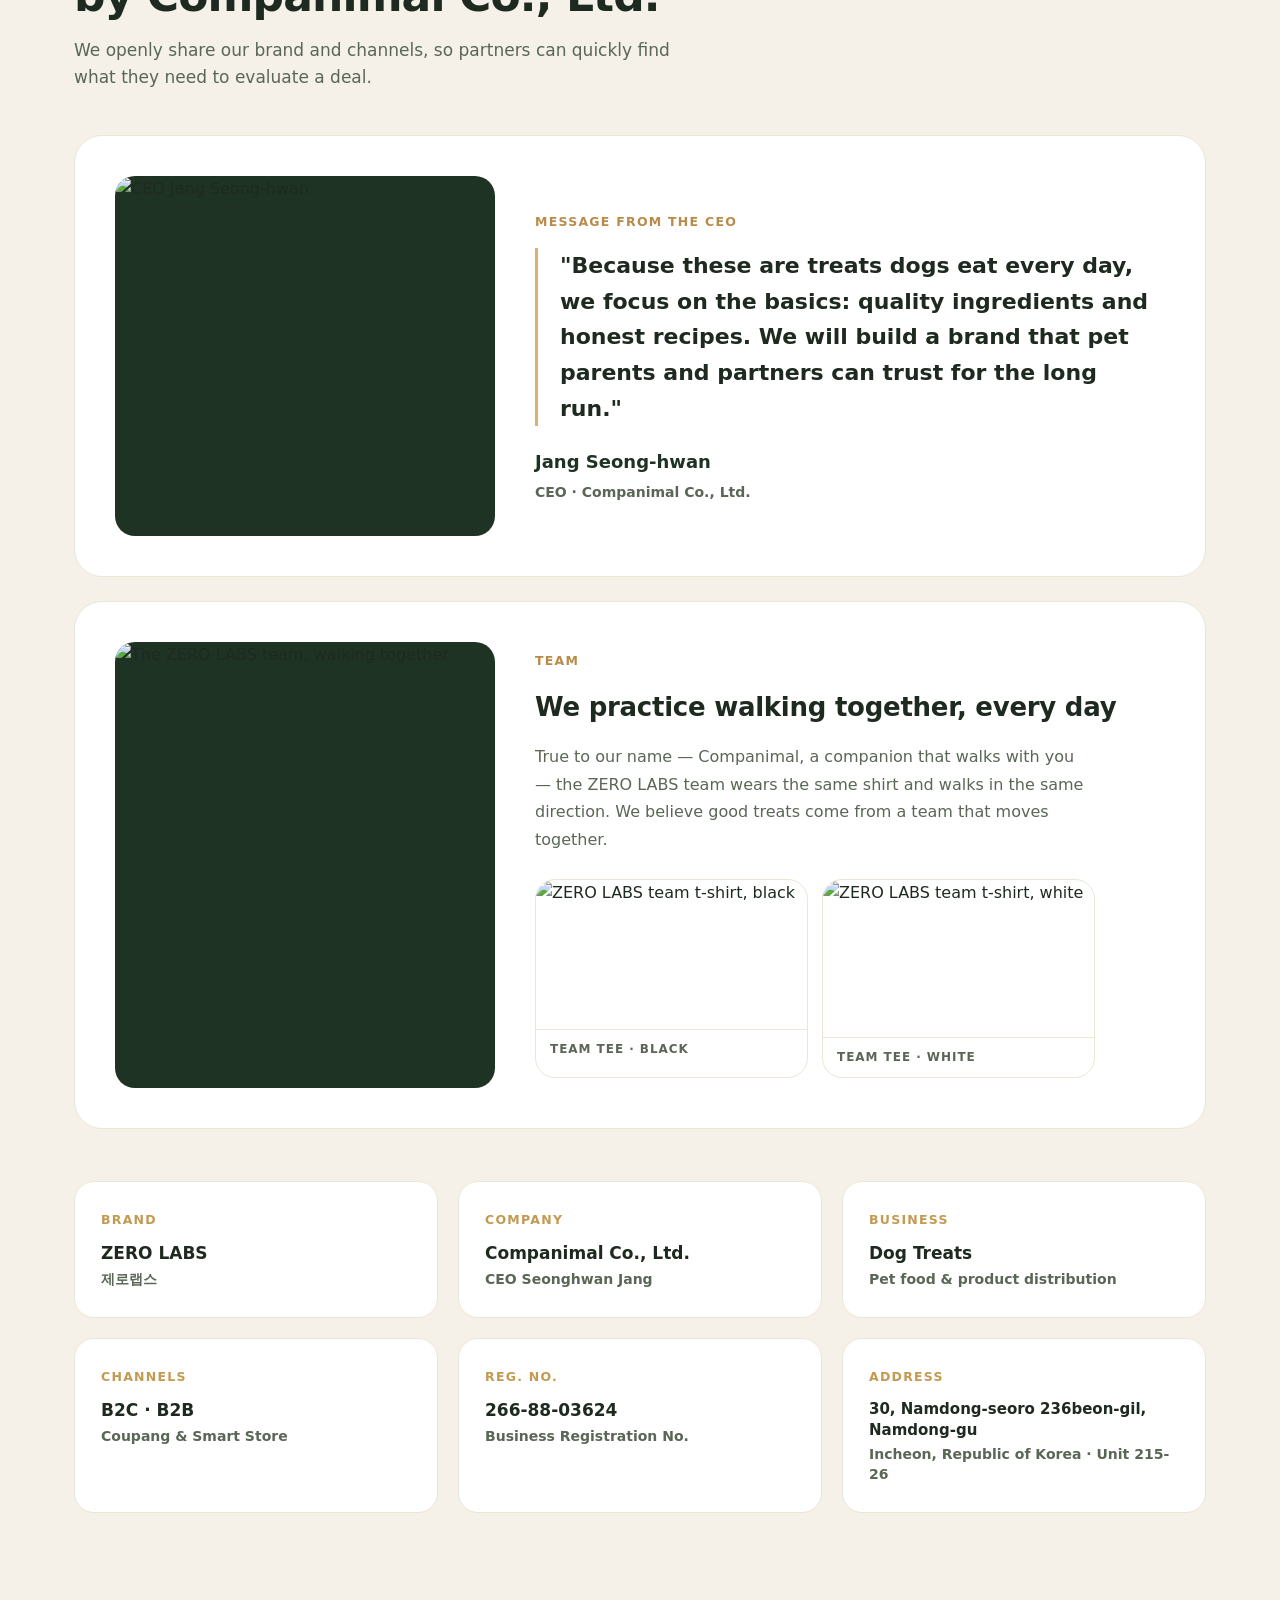
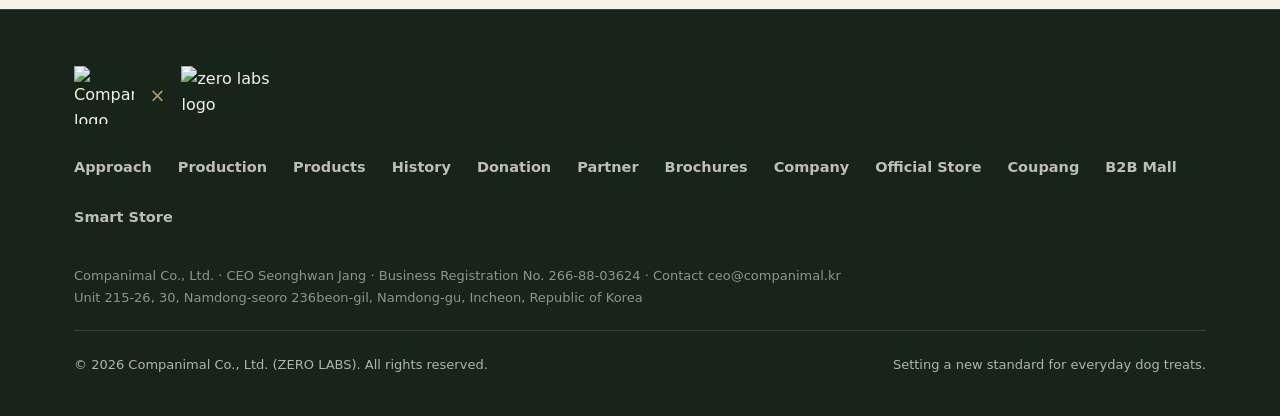
==== commit 0c3da40e: "Add company profiles in all seven brochure languages" ====
--- a/en/index.html
+++ b/en/index.html
@@ -480,7 +480,7 @@
       <div class="sec-head">
         <span class="sec-tag">Downloads</span>
         <h2>Meet the company and the range.</h2>
-        <p class="lead">Download the latest Korean company profile or choose a language for the ZERO LABS product brochure.</p>
+        <p class="lead">Choose from seven languages for both the company profile and the ZERO LABS product brochure.</p>
       </div>
       <div class="download-grid">
         <article class="download-card" data-brochure-kind="company">
@@ -488,8 +488,8 @@
           <h3>Company Profile</h3>
           <p>An introduction to Companimal, our brand principles, product portfolio, and partnership approach.</p>
           <div class="download-controls">
-            <label><span class="sr-only">Company profile language</span><select class="download-select" aria-label="Company profile language"><option value="ko">한국어</option></select></label>
-            <a class="btn btn-dark" data-download-link data-download-label-pdf="Download PDF" data-download-label-html="Download HTML" href="/output/pdf/zerolabs-company-profile-ko-2026.pdf" type="application/pdf" hreflang="ko-KR" download="zerolabs-company-profile-ko-2026.pdf">Download PDF</a>
+            <label><span class="sr-only">Company profile language</span><select class="download-select" aria-label="Company profile language"><option value="en">English</option></select></label>
+            <a class="btn btn-dark" data-download-link data-download-label-pdf="Download PDF" data-download-label-html="Download HTML" href="/output/pdf/zerolabs-company-profile-en-2026.pdf" type="application/pdf" hreflang="en-US" download="zerolabs-company-profile-en-2026.pdf">Download PDF</a>
           </div>
           <span class="download-meta" data-file-size>PDF · 13 pages</span>
         </article>
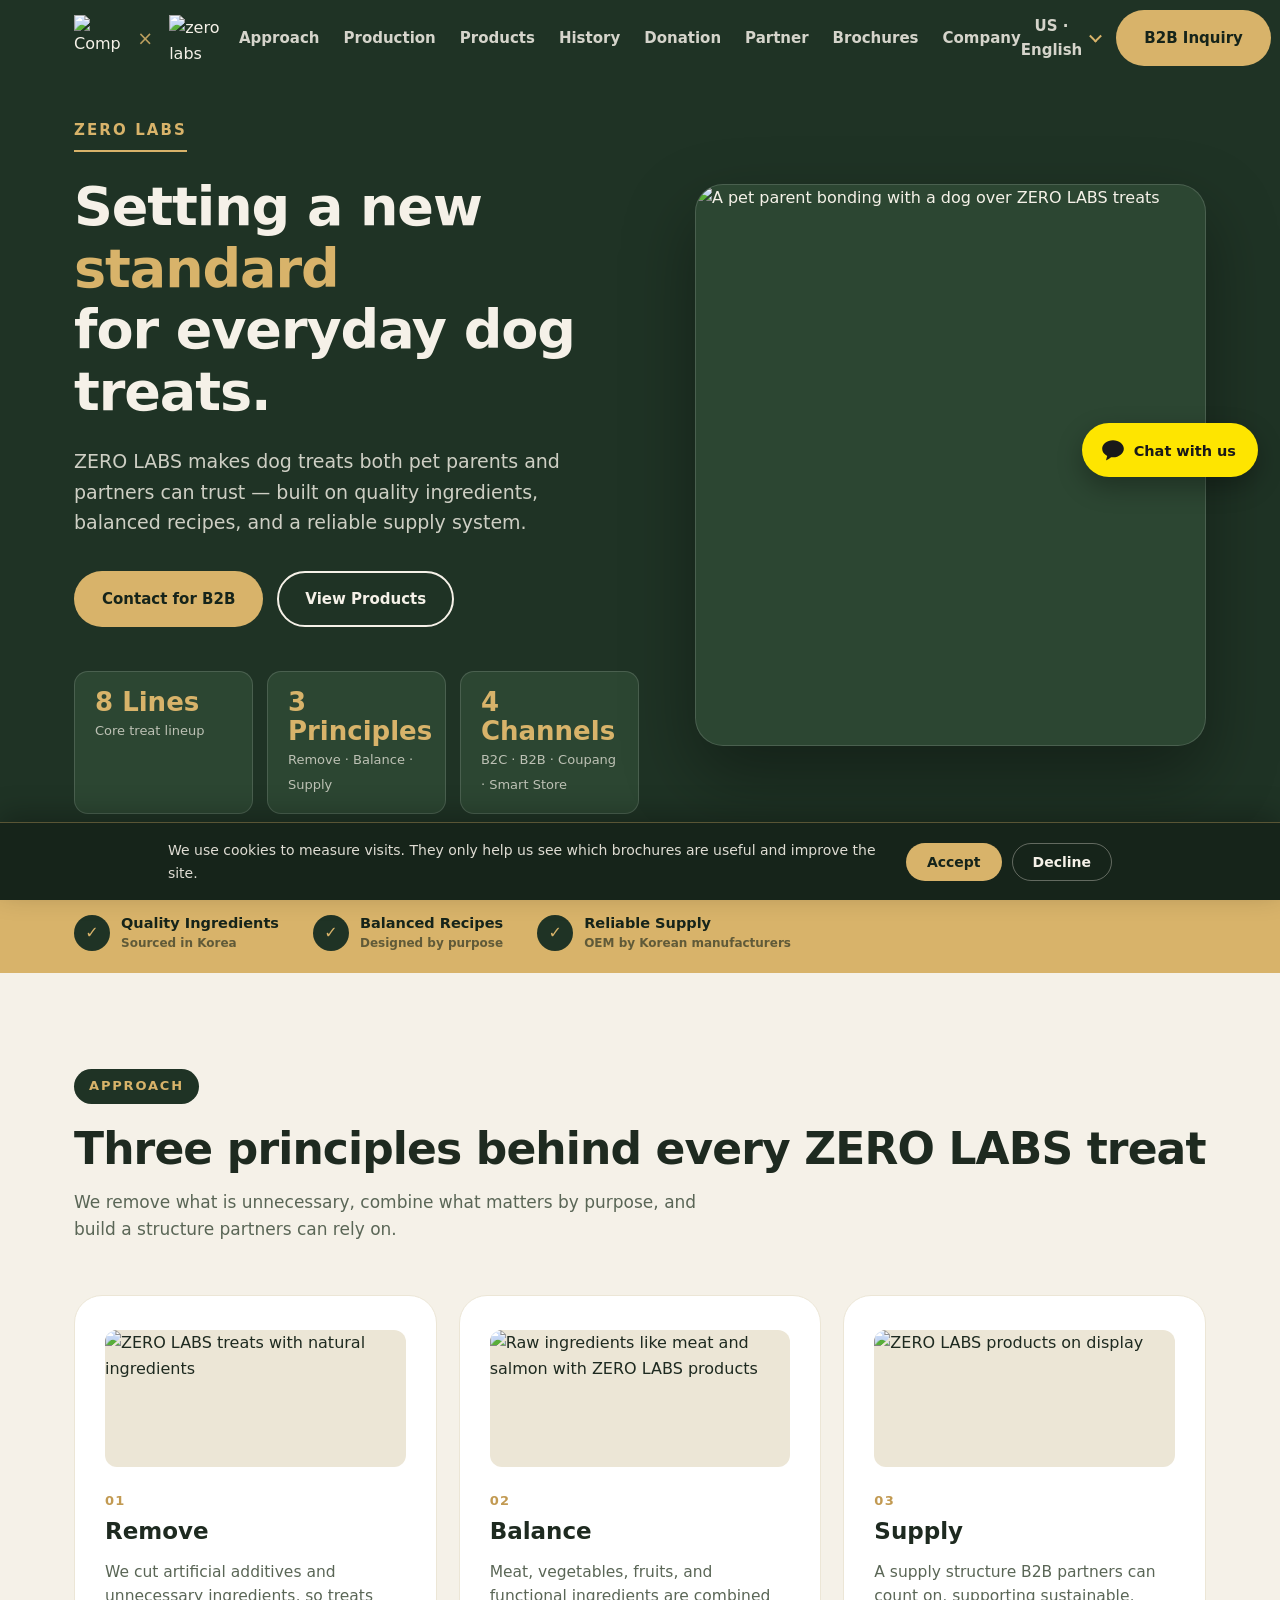
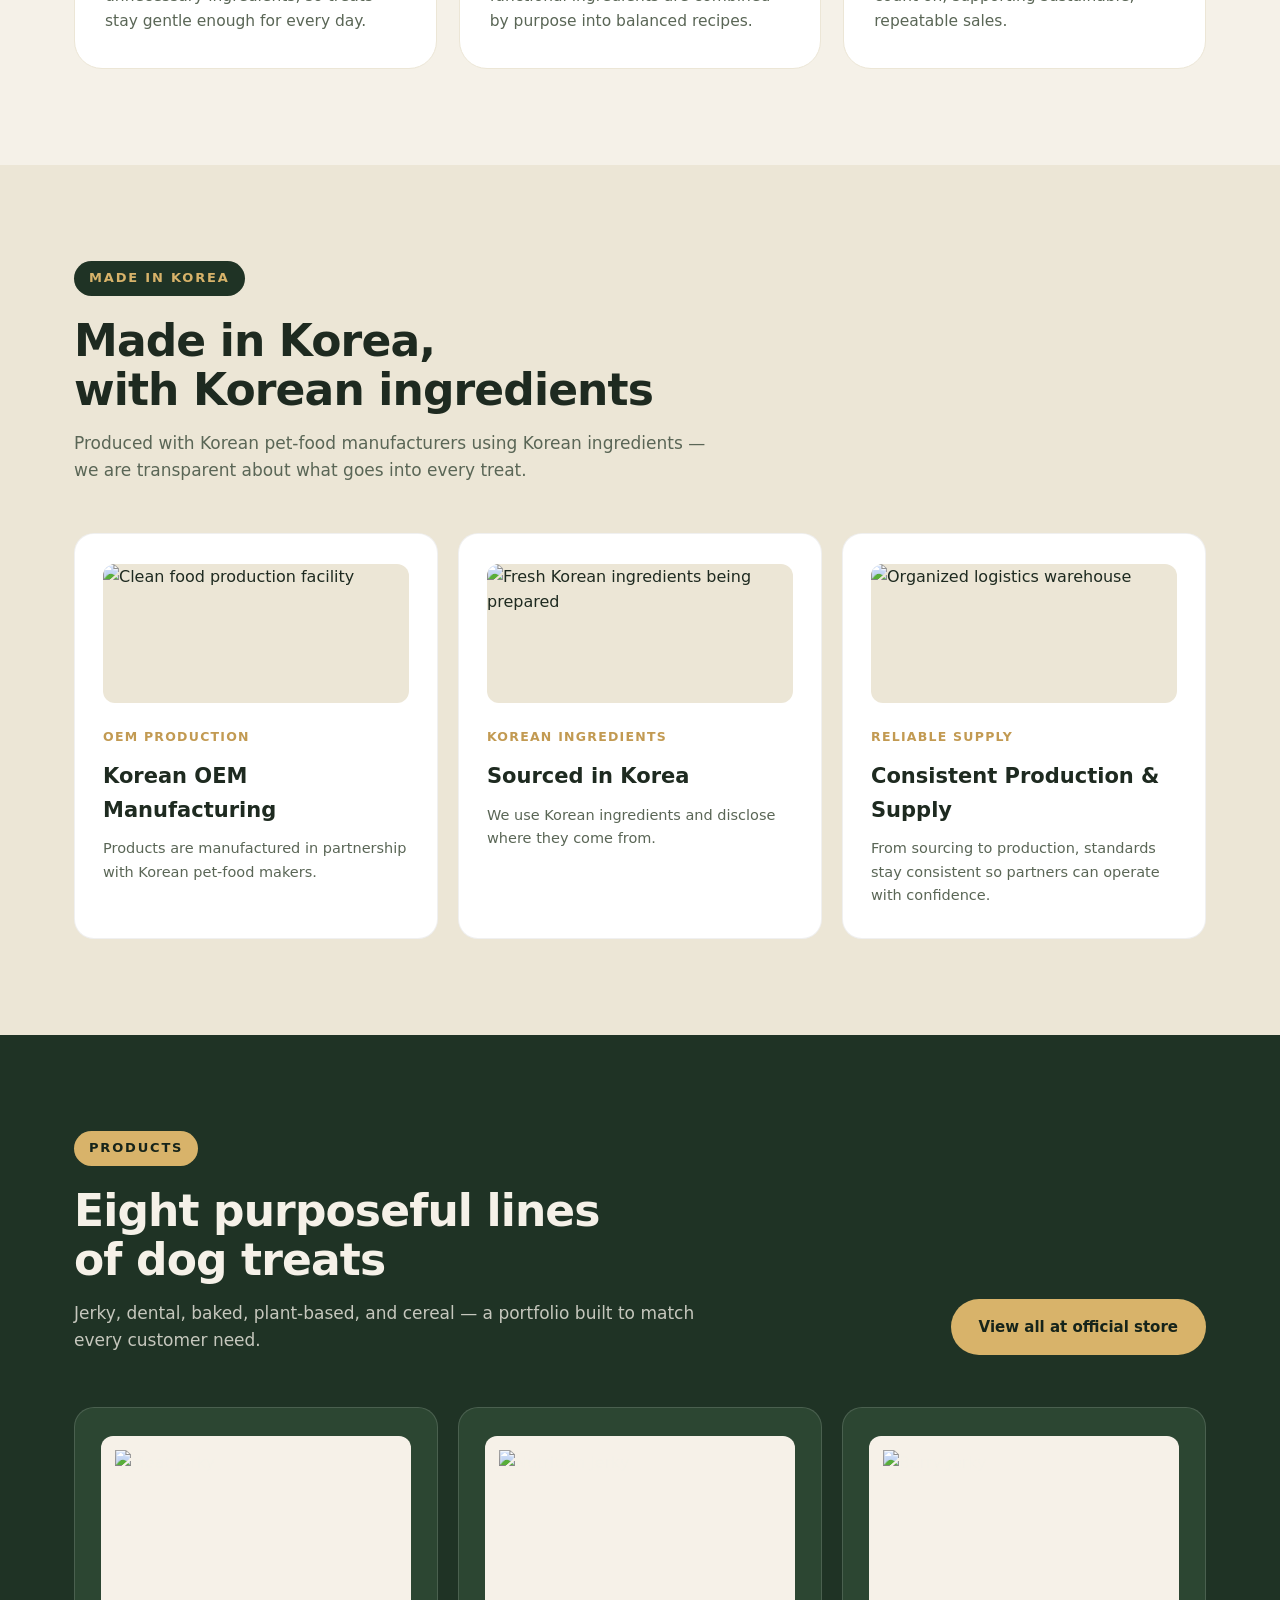
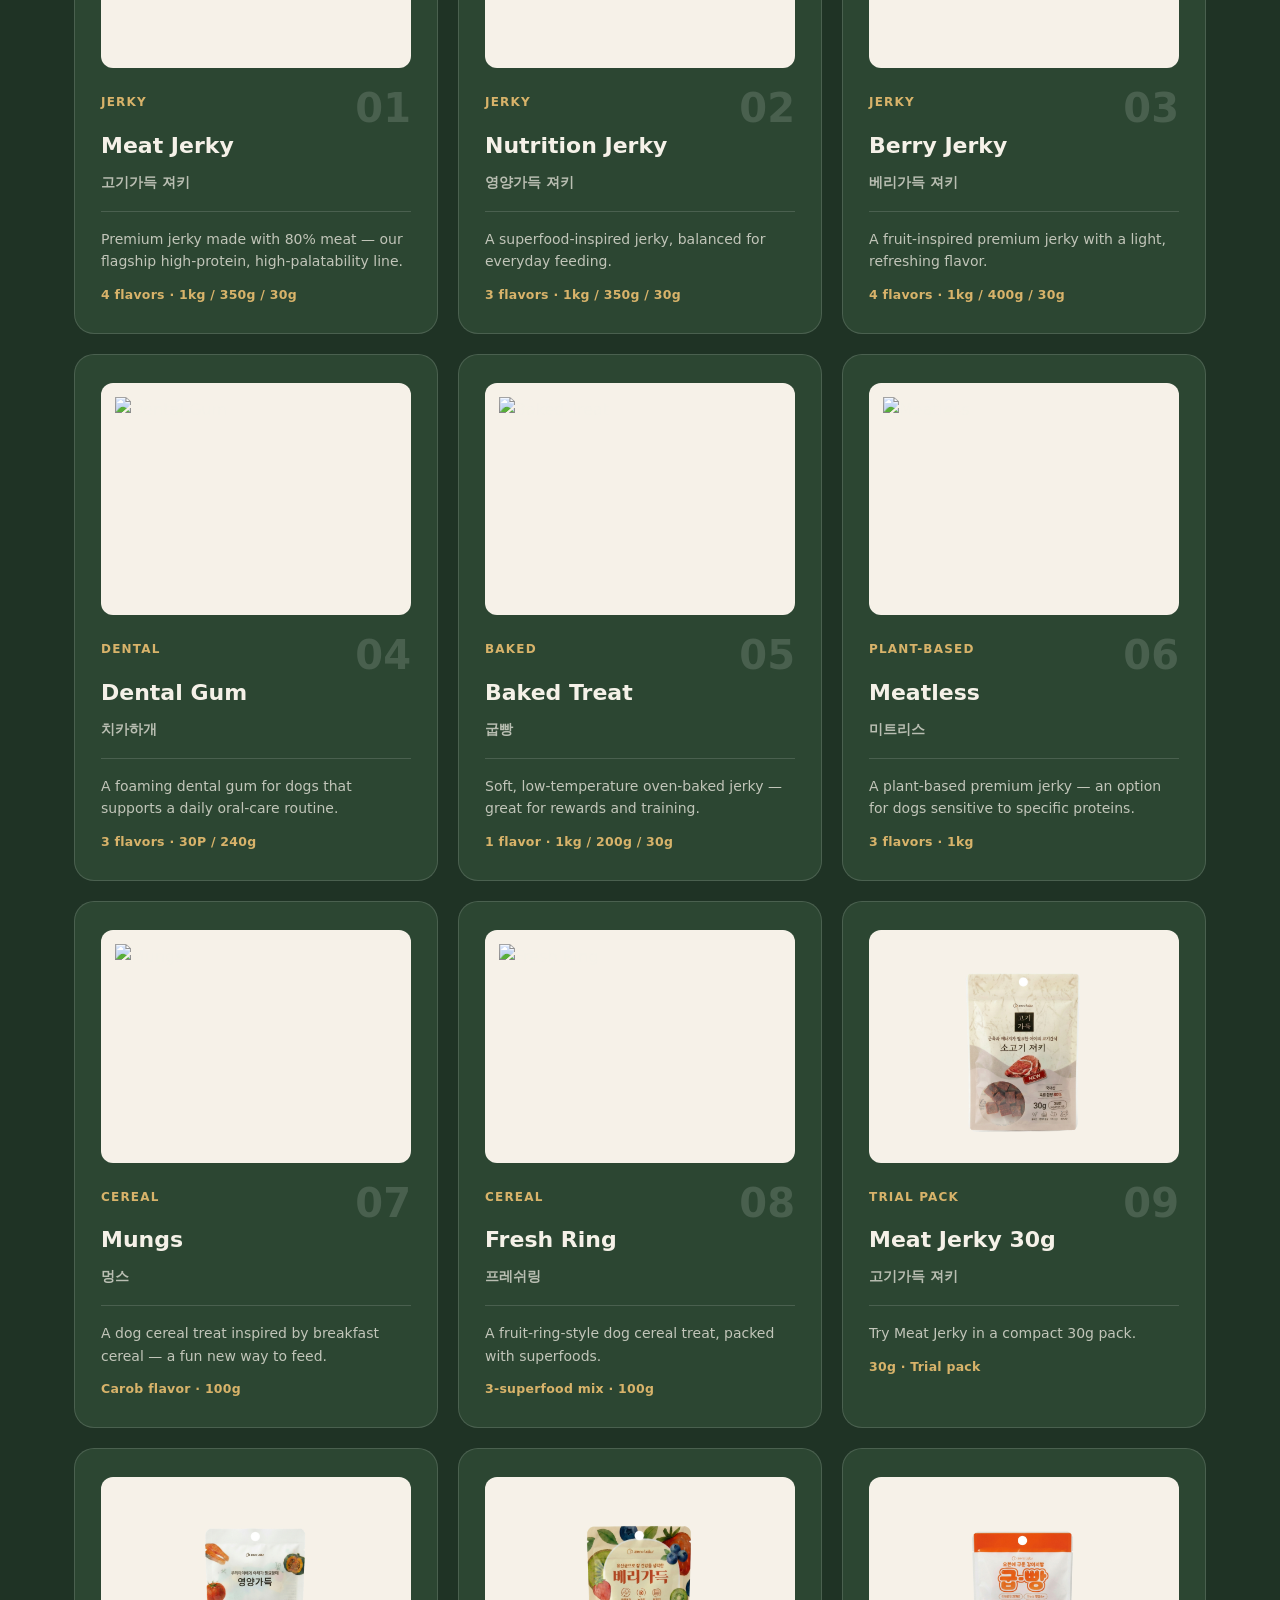
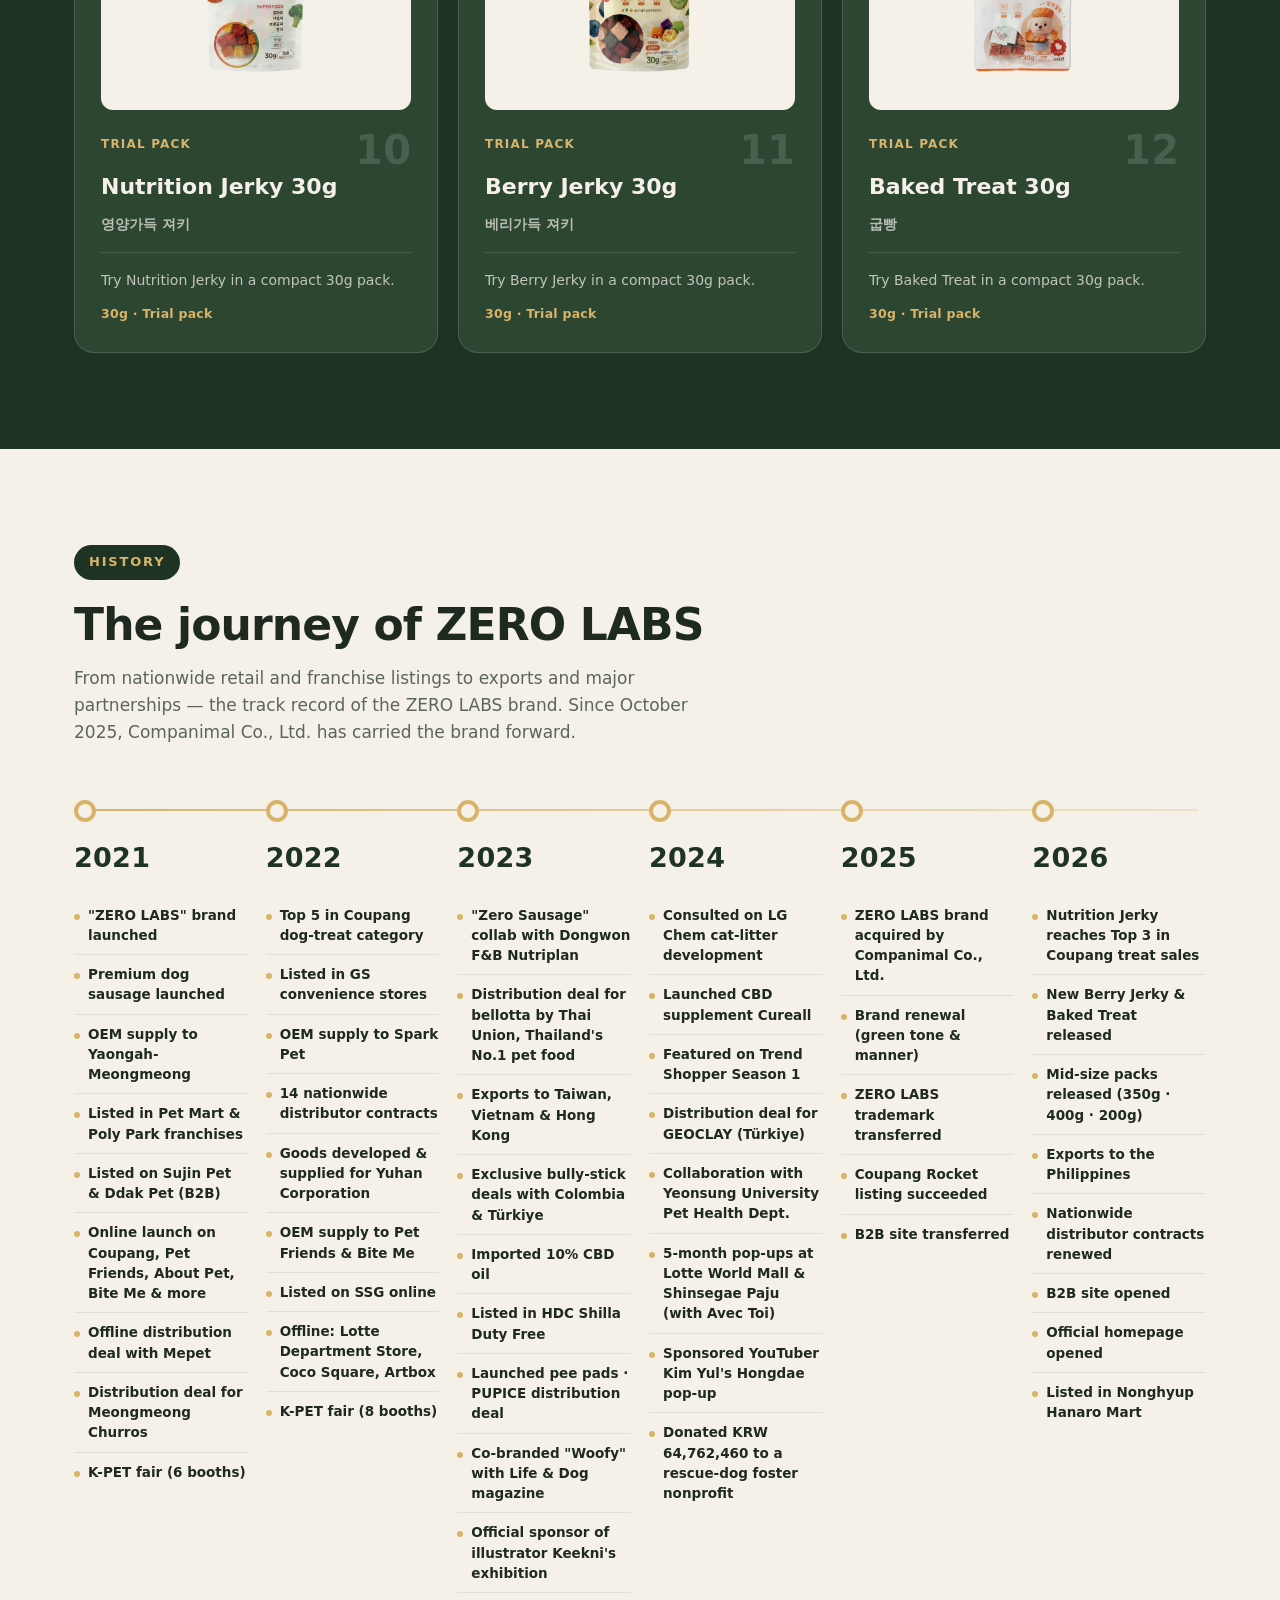
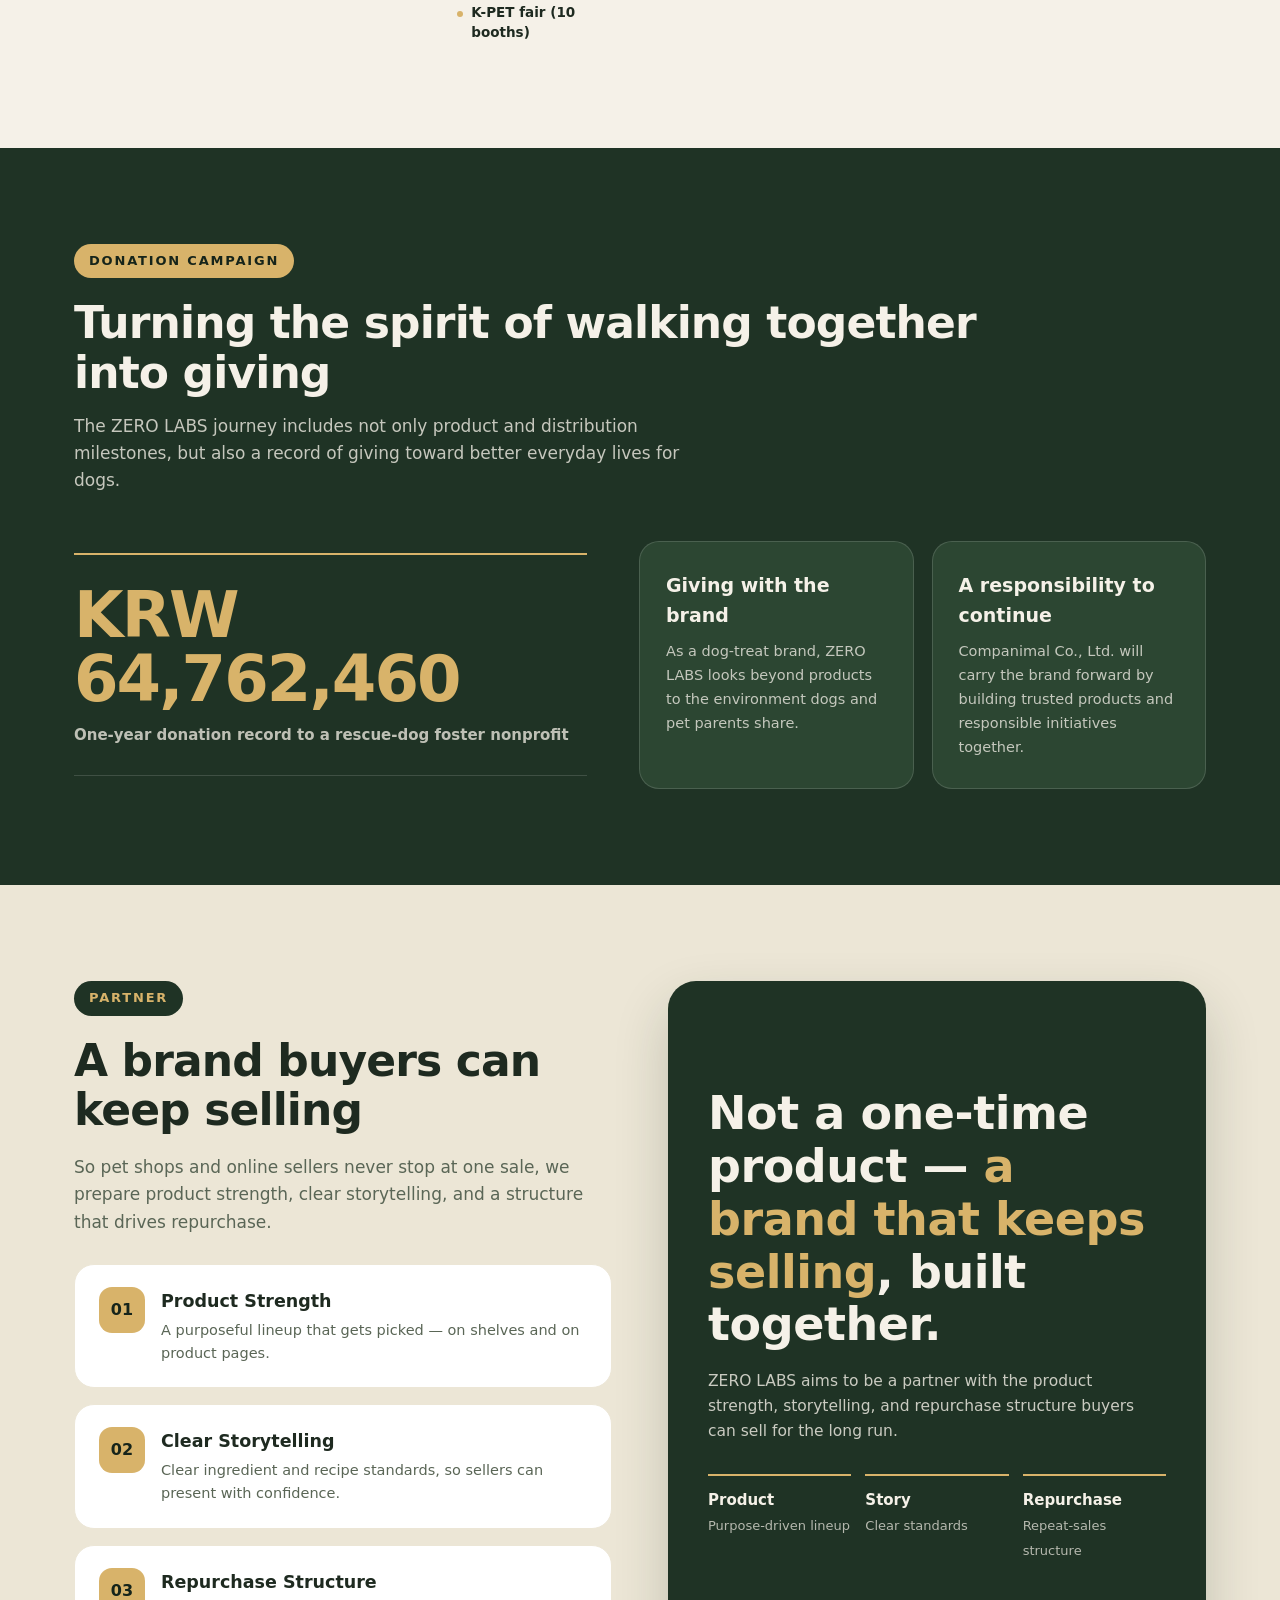
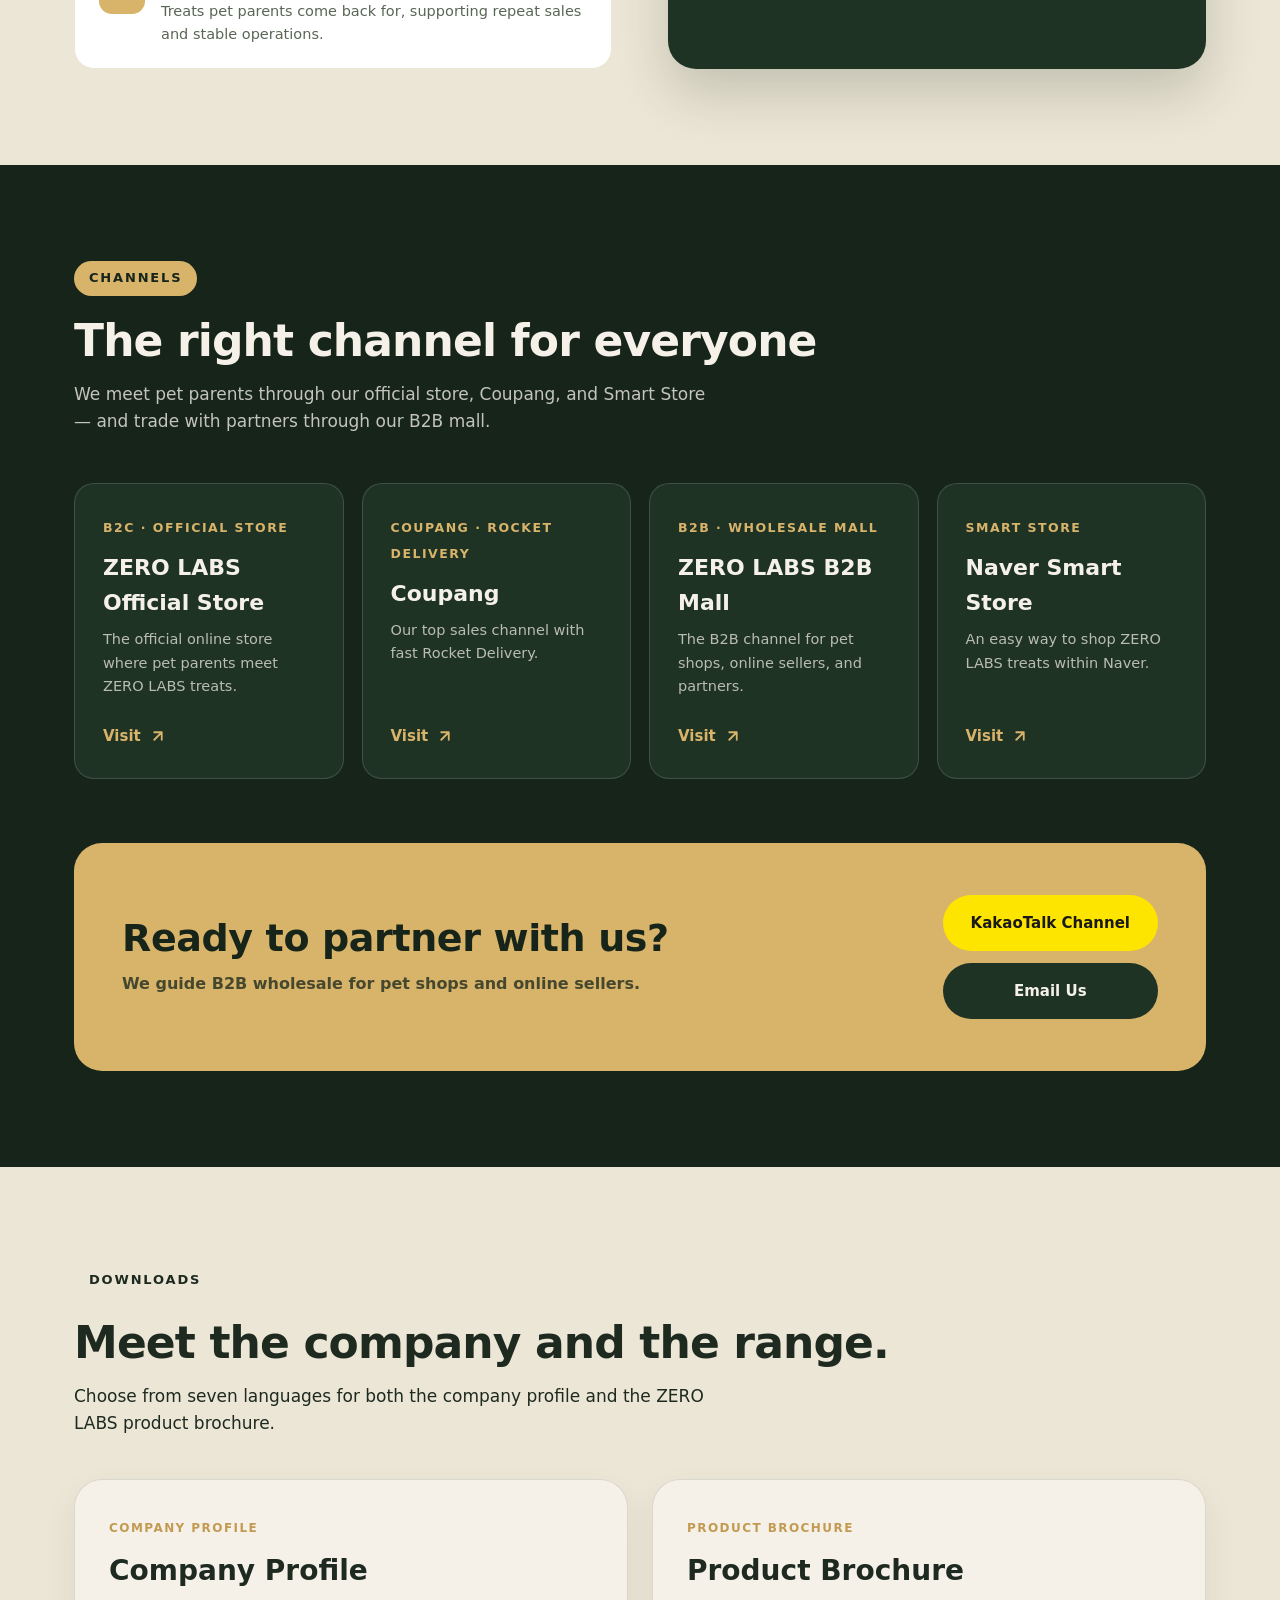
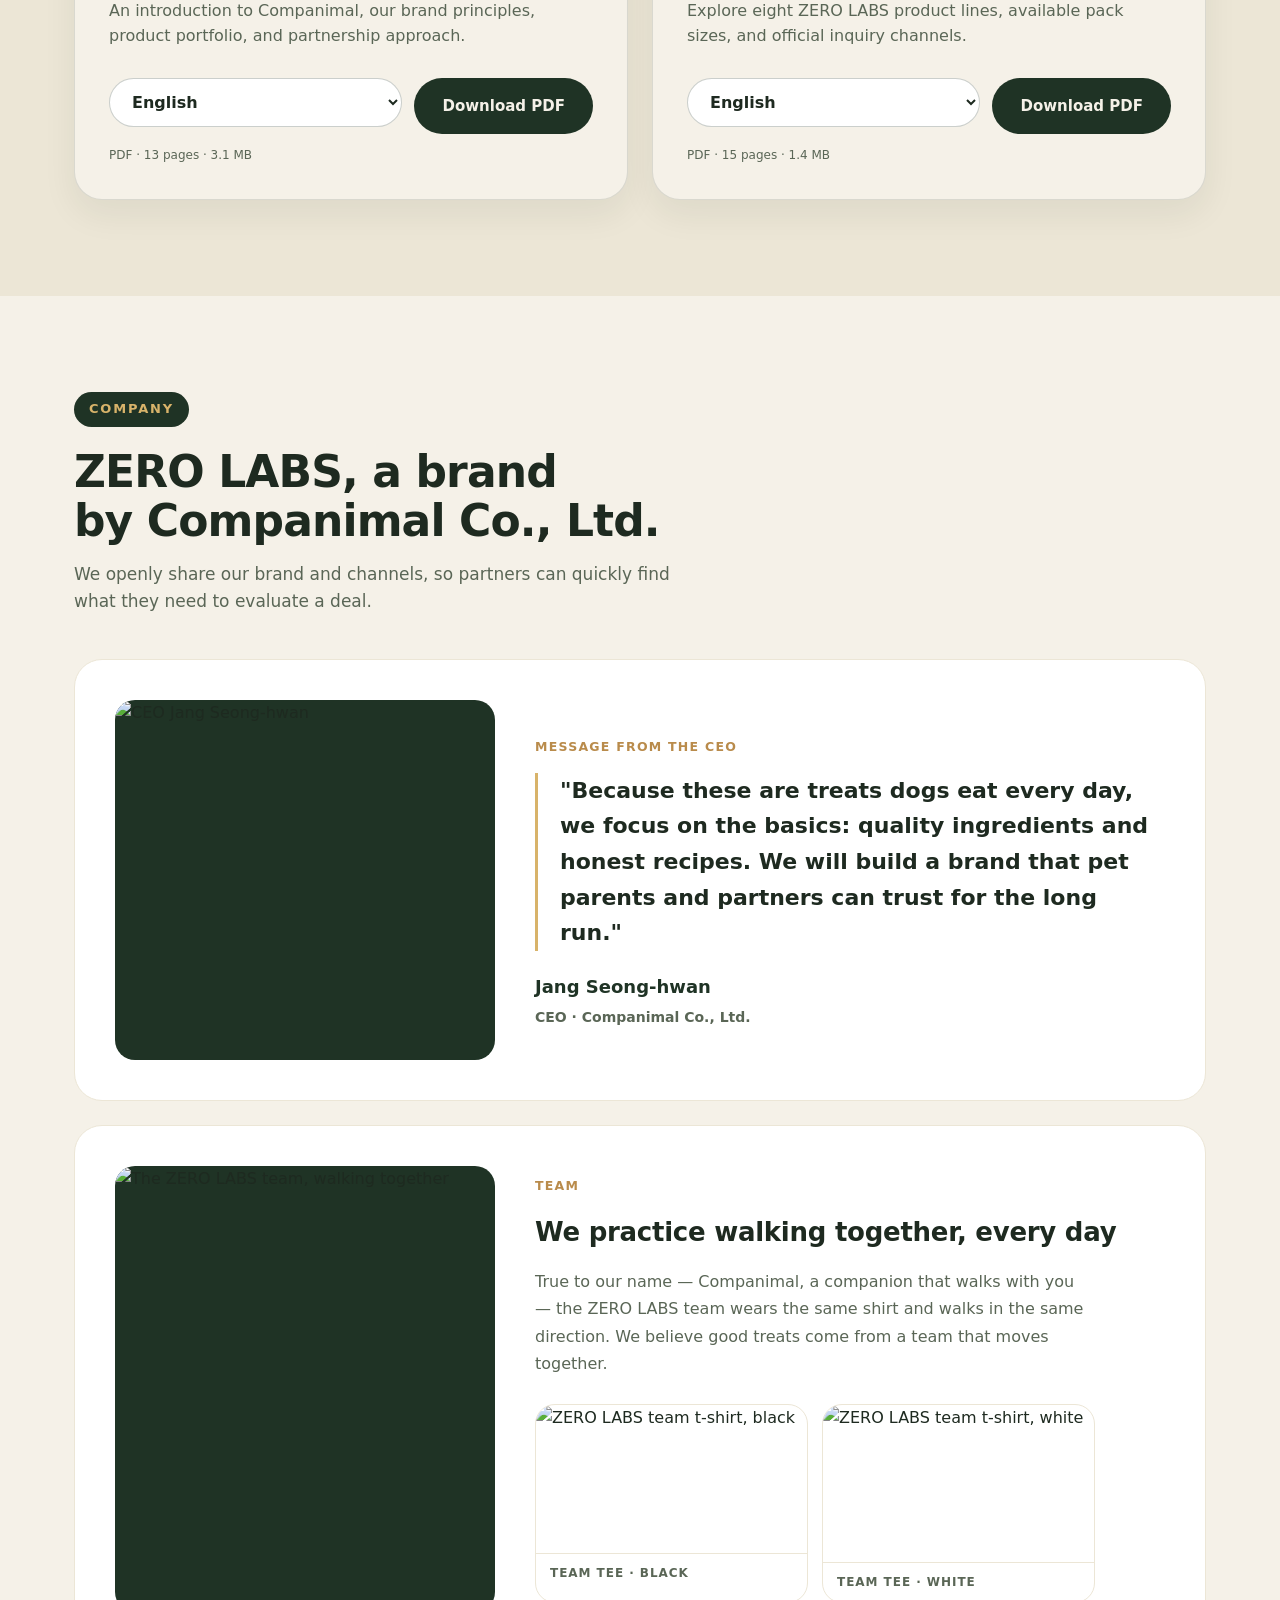
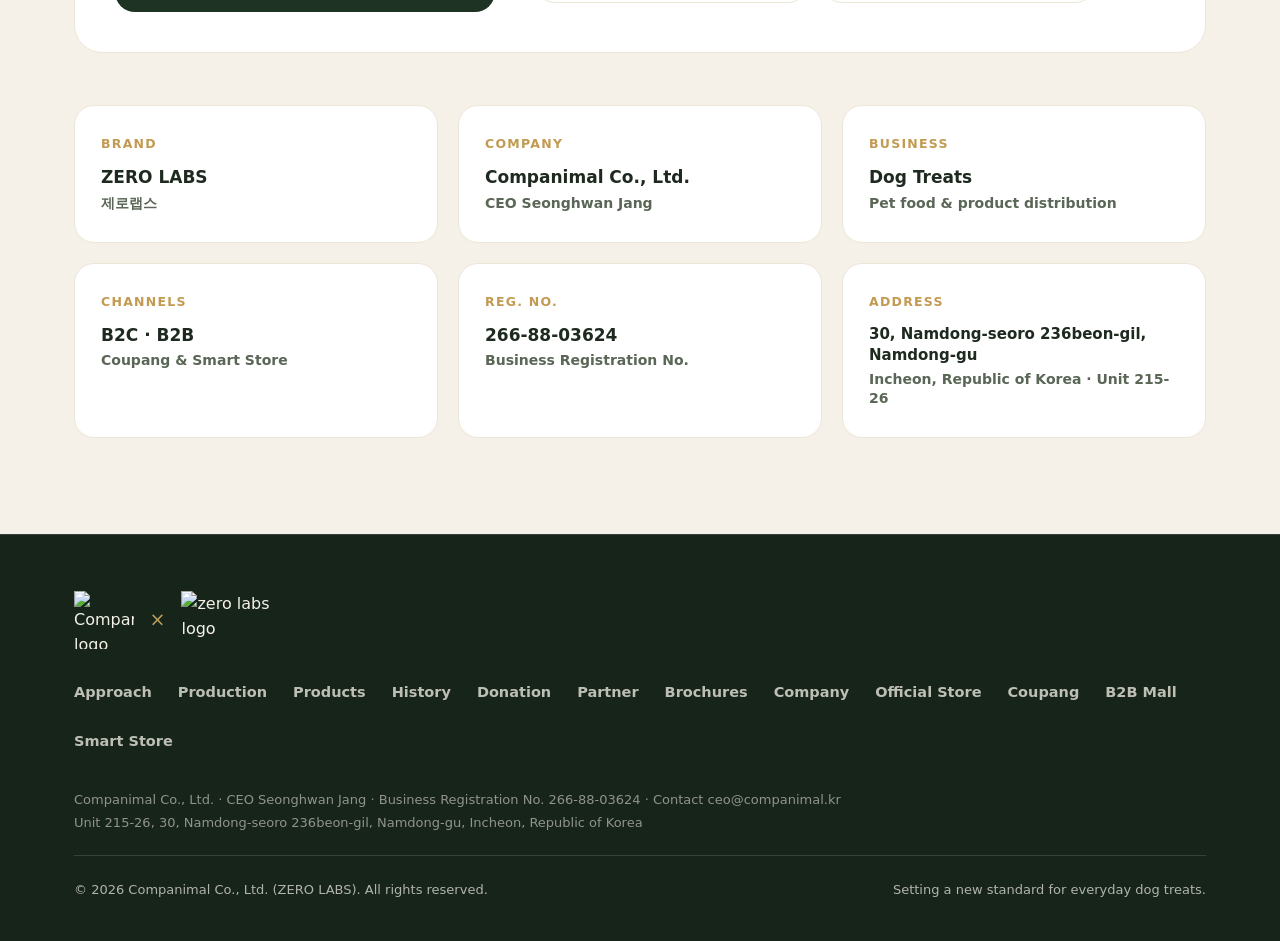
==== commit 6fb14bcb: "Add four 30g trial packs to product lineup" ====
--- a/en/index.html
+++ b/en/index.html
@@ -232,15 +232,15 @@
         <div class="pcard"><div class="pimg"><img src="/zerolabs_homepage_assets/products/gogi.webp" alt="Meat Jerky" width="680" height="680" loading="lazy" decoding="async"></div>
           <span class="no">01</span><span class="tag">Jerky</span><h3>Meat Jerky</h3><span class="en">고기가득 져키</span>
           <p class="pdesc">Premium jerky made with 80% meat — our flagship high-protein, high-palatability line.</p>
-          <p class="pspec">4 flavors · 1kg / 350g</p></div>
+          <p class="pspec">4 flavors · 1kg / 350g / 30g</p></div>
         <div class="pcard"><div class="pimg"><img src="/zerolabs_homepage_assets/products/yeongyang.webp" alt="Nutrition Jerky" width="680" height="680" loading="lazy" decoding="async"></div>
           <span class="no">02</span><span class="tag">Jerky</span><h3>Nutrition Jerky</h3><span class="en">영양가득 져키</span>
           <p class="pdesc">A superfood-inspired jerky, balanced for everyday feeding.</p>
-          <p class="pspec">3 flavors · 1kg / 350g</p></div>
+          <p class="pspec">3 flavors · 1kg / 350g / 30g</p></div>
         <div class="pcard"><div class="pimg"><img src="/zerolabs_homepage_assets/products/berry.webp" alt="Berry Jerky" width="680" height="680" loading="lazy" decoding="async"></div>
           <span class="no">03</span><span class="tag">Jerky</span><h3>Berry Jerky</h3><span class="en">베리가득 져키</span>
           <p class="pdesc">A fruit-inspired premium jerky with a light, refreshing flavor.</p>
-          <p class="pspec">4 flavors · 1kg / 400g</p></div>
+          <p class="pspec">4 flavors · 1kg / 400g / 30g</p></div>
         <div class="pcard"><div class="pimg"><img src="/zerolabs_homepage_assets/products/chika.webp" alt="Dental Gum" width="680" height="680" loading="lazy" decoding="async"></div>
           <span class="no">04</span><span class="tag">Dental</span><h3>Dental Gum</h3><span class="en">치카하개</span>
           <p class="pdesc">A foaming dental gum for dogs that supports a daily oral-care routine.</p>
@@ -248,7 +248,7 @@
         <div class="pcard"><div class="pimg"><img src="/zerolabs_homepage_assets/products/gupbbang.webp" alt="Baked Treat" width="680" height="680" loading="lazy" decoding="async"></div>
           <span class="no">05</span><span class="tag">Baked</span><h3>Baked Treat</h3><span class="en">굽빵</span>
           <p class="pdesc">Soft, low-temperature oven-baked jerky — great for rewards and training.</p>
-          <p class="pspec">1 flavor · 1kg / 200g</p></div>
+          <p class="pspec">1 flavor · 1kg / 200g / 30g</p></div>
         <div class="pcard"><div class="pimg"><img src="/zerolabs_homepage_assets/products/meatless.webp" alt="Meatless" width="680" height="680" loading="lazy" decoding="async"></div>
           <span class="no">06</span><span class="tag">Plant-based</span><h3>Meatless</h3><span class="en">미트리스</span>
           <p class="pdesc">A plant-based premium jerky — an option for dogs sensitive to specific proteins.</p>
@@ -261,6 +261,22 @@
           <span class="no">08</span><span class="tag">Cereal</span><h3>Fresh Ring</h3><span class="en">프레쉬링</span>
           <p class="pdesc">A fruit-ring-style dog cereal treat, packed with superfoods.</p>
           <p class="pspec">3-superfood mix · 100g</p></div>
+        <div class="pcard"><div class="pimg"><img src="/zerolabs_homepage_assets/products/product-trial-meat.png" alt="Meat Jerky 30g" width="1440" height="1440" loading="lazy" decoding="async"></div>
+          <span class="no">09</span><span class="tag">Trial Pack</span><h3>Meat Jerky 30g</h3><span class="en">고기가득 져키</span>
+          <p class="pdesc">Try Meat Jerky in a compact 30g pack.</p>
+          <p class="pspec">30g · Trial pack</p></div>
+        <div class="pcard"><div class="pimg"><img src="/zerolabs_homepage_assets/products/product-trial-nutrition.png" alt="Nutrition Jerky 30g" width="1440" height="1440" loading="lazy" decoding="async"></div>
+          <span class="no">10</span><span class="tag">Trial Pack</span><h3>Nutrition Jerky 30g</h3><span class="en">영양가득 져키</span>
+          <p class="pdesc">Try Nutrition Jerky in a compact 30g pack.</p>
+          <p class="pspec">30g · Trial pack</p></div>
+        <div class="pcard"><div class="pimg"><img src="/zerolabs_homepage_assets/products/product-trial-berry.png" alt="Berry Jerky 30g" width="1440" height="1440" loading="lazy" decoding="async"></div>
+          <span class="no">11</span><span class="tag">Trial Pack</span><h3>Berry Jerky 30g</h3><span class="en">베리가득 져키</span>
+          <p class="pdesc">Try Berry Jerky in a compact 30g pack.</p>
+          <p class="pspec">30g · Trial pack</p></div>
+        <div class="pcard"><div class="pimg"><img src="/zerolabs_homepage_assets/products/product-trial-baked.png" alt="Baked Treat 30g" width="1440" height="1440" loading="lazy" decoding="async"></div>
+          <span class="no">12</span><span class="tag">Trial Pack</span><h3>Baked Treat 30g</h3><span class="en">굽빵</span>
+          <p class="pdesc">Try Baked Treat in a compact 30g pack.</p>
+          <p class="pspec">30g · Trial pack</p></div>
       </div>
     </div>
   </section>
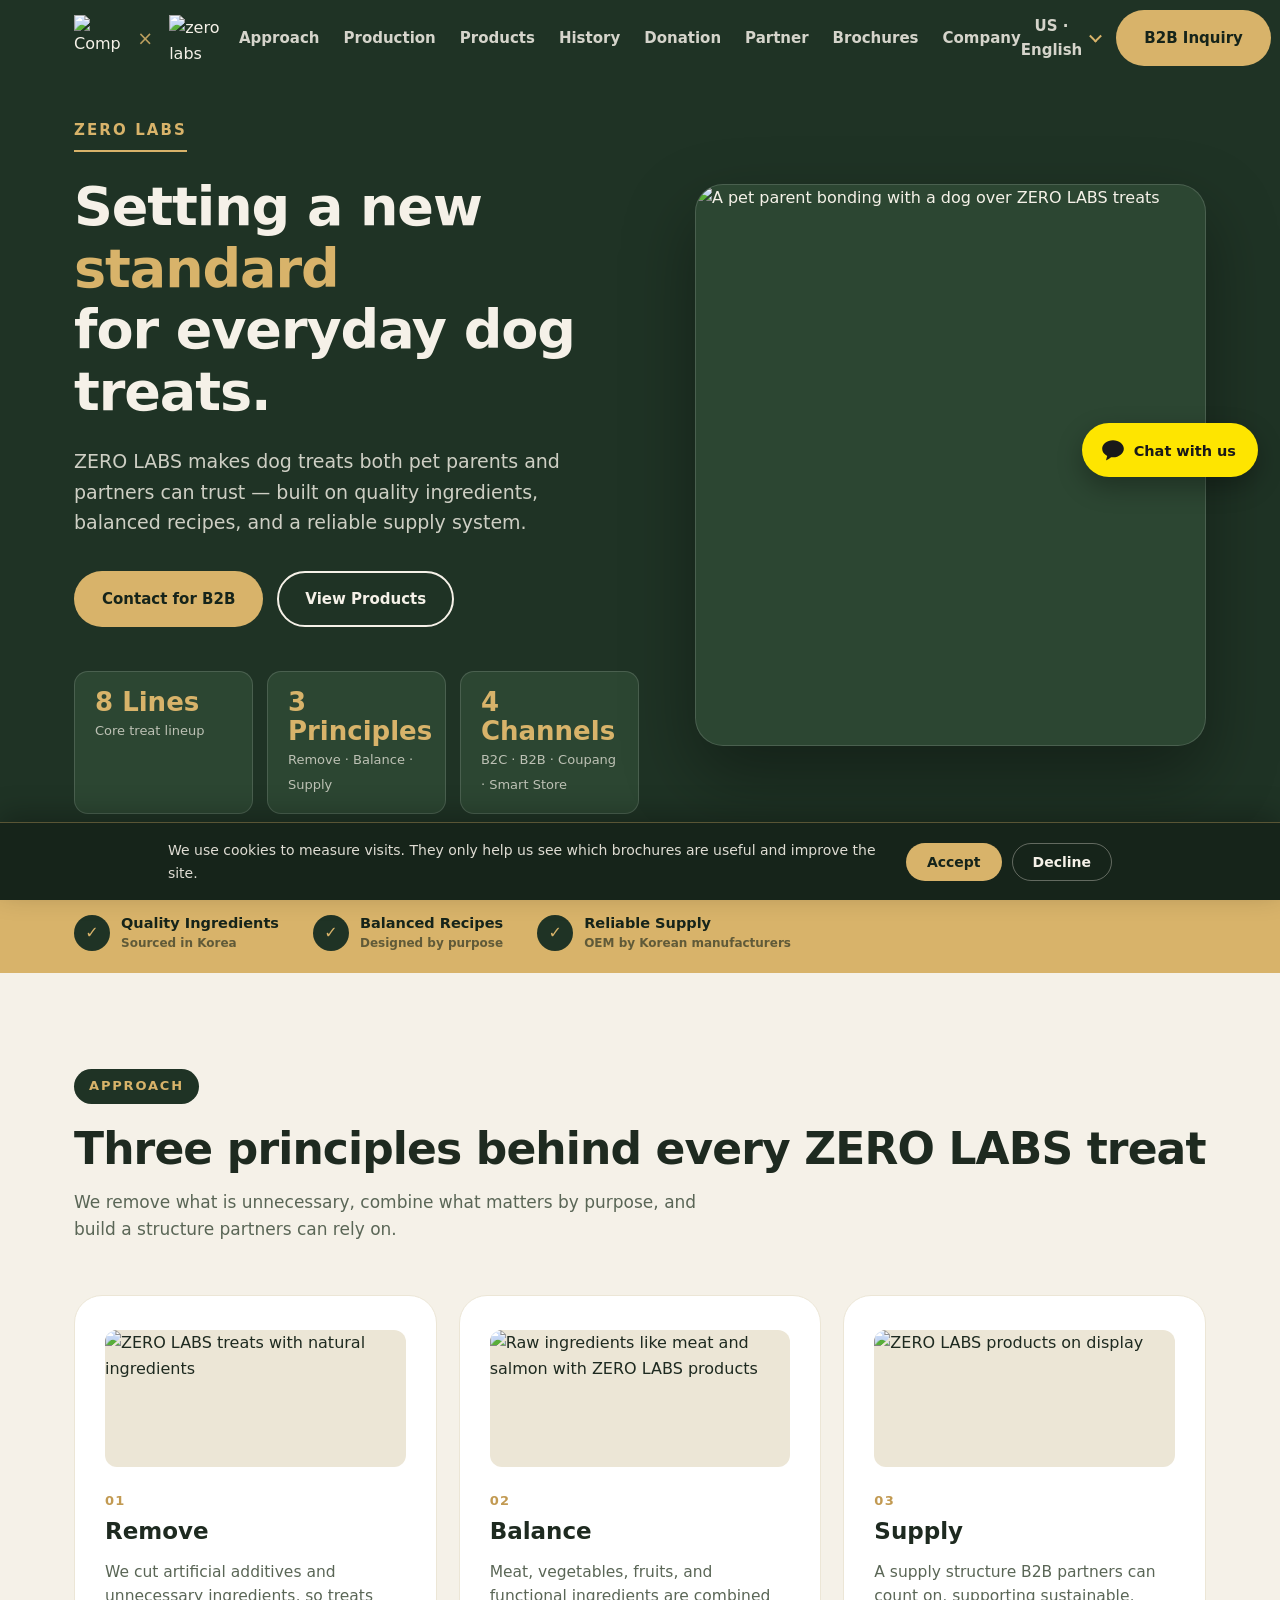
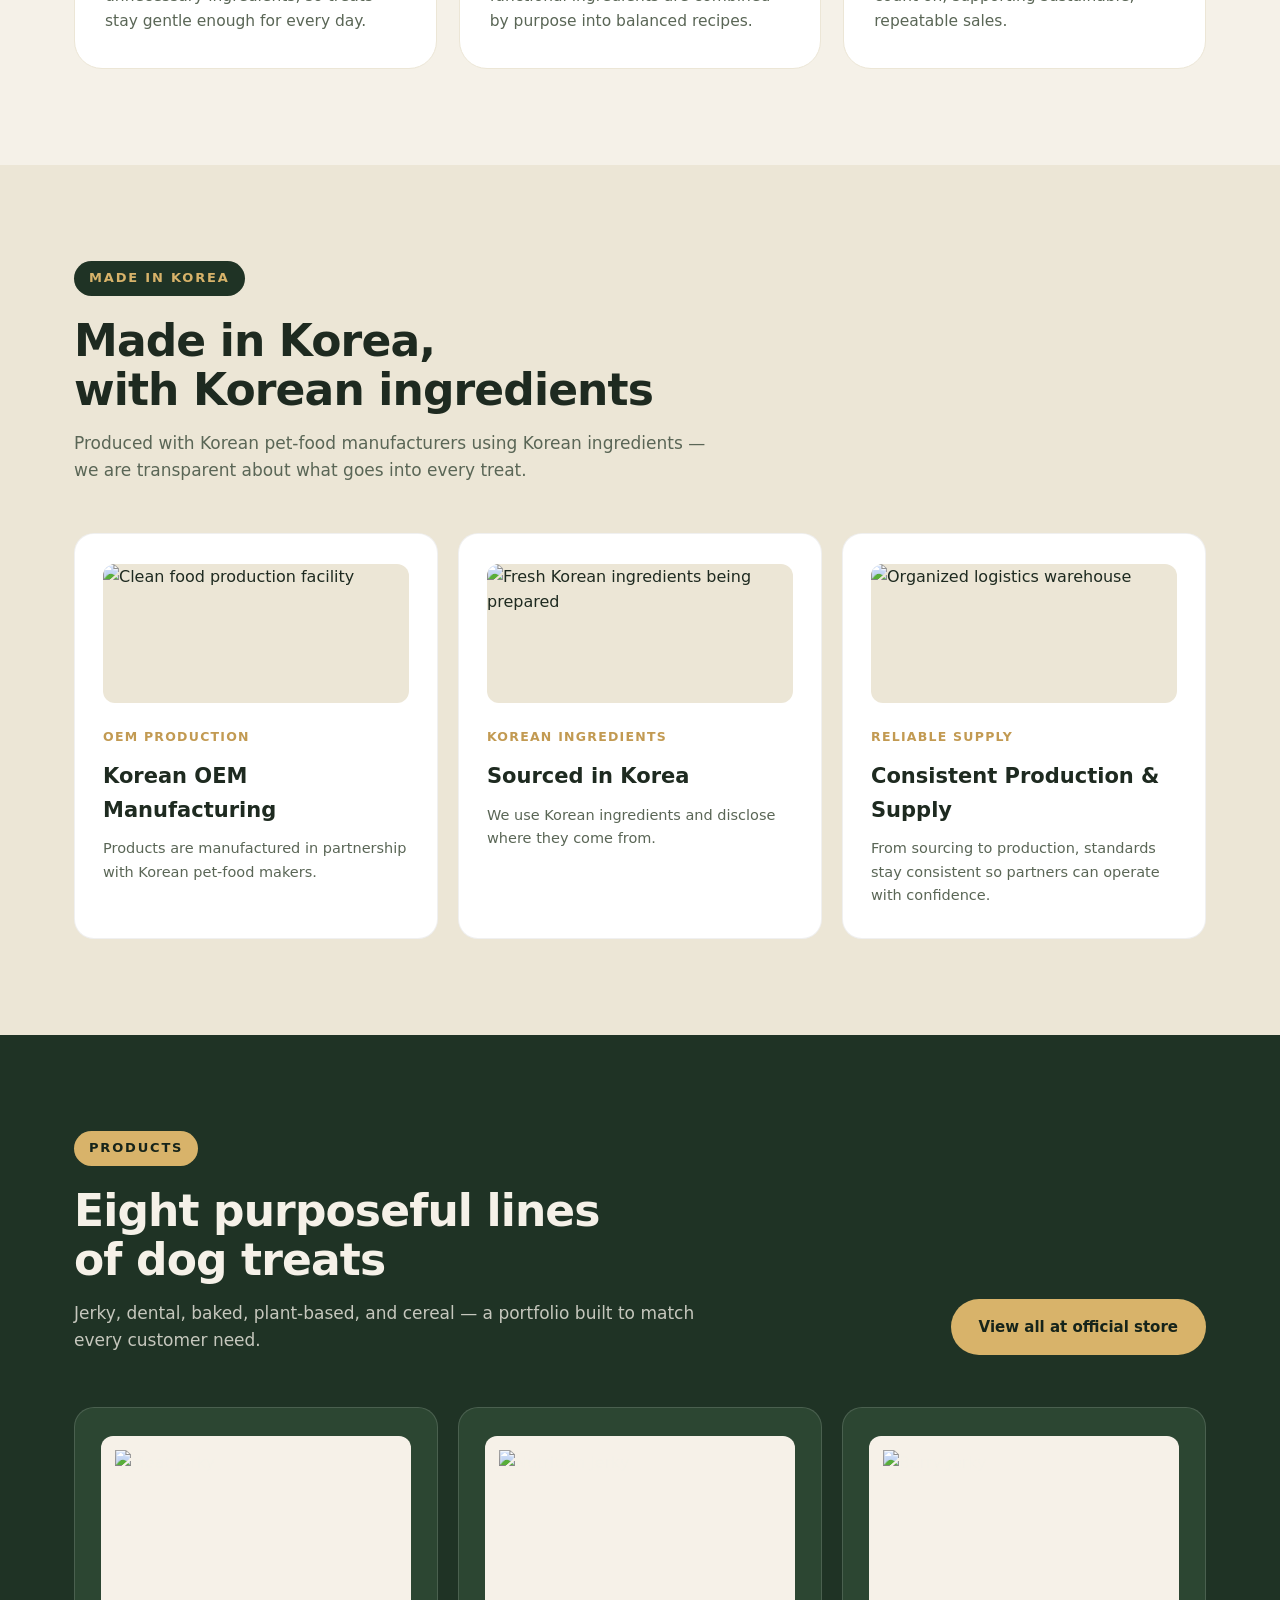
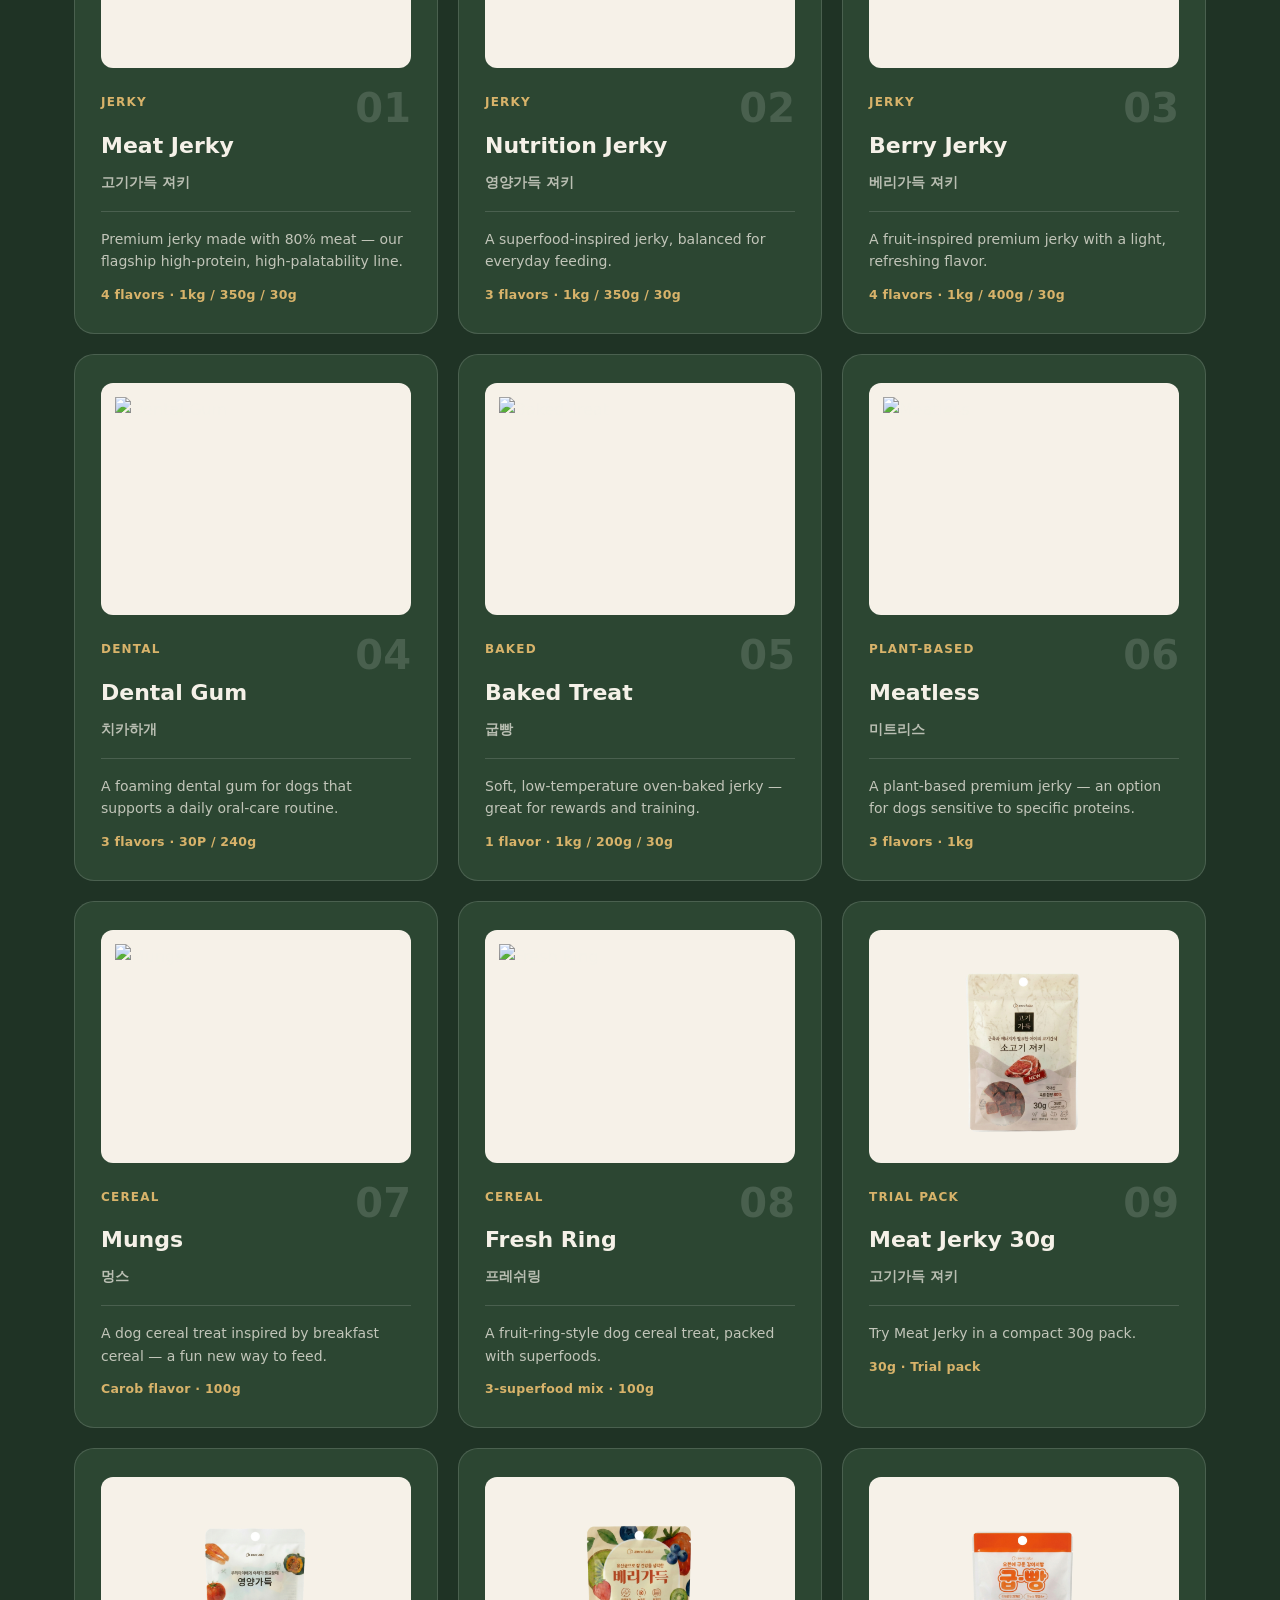
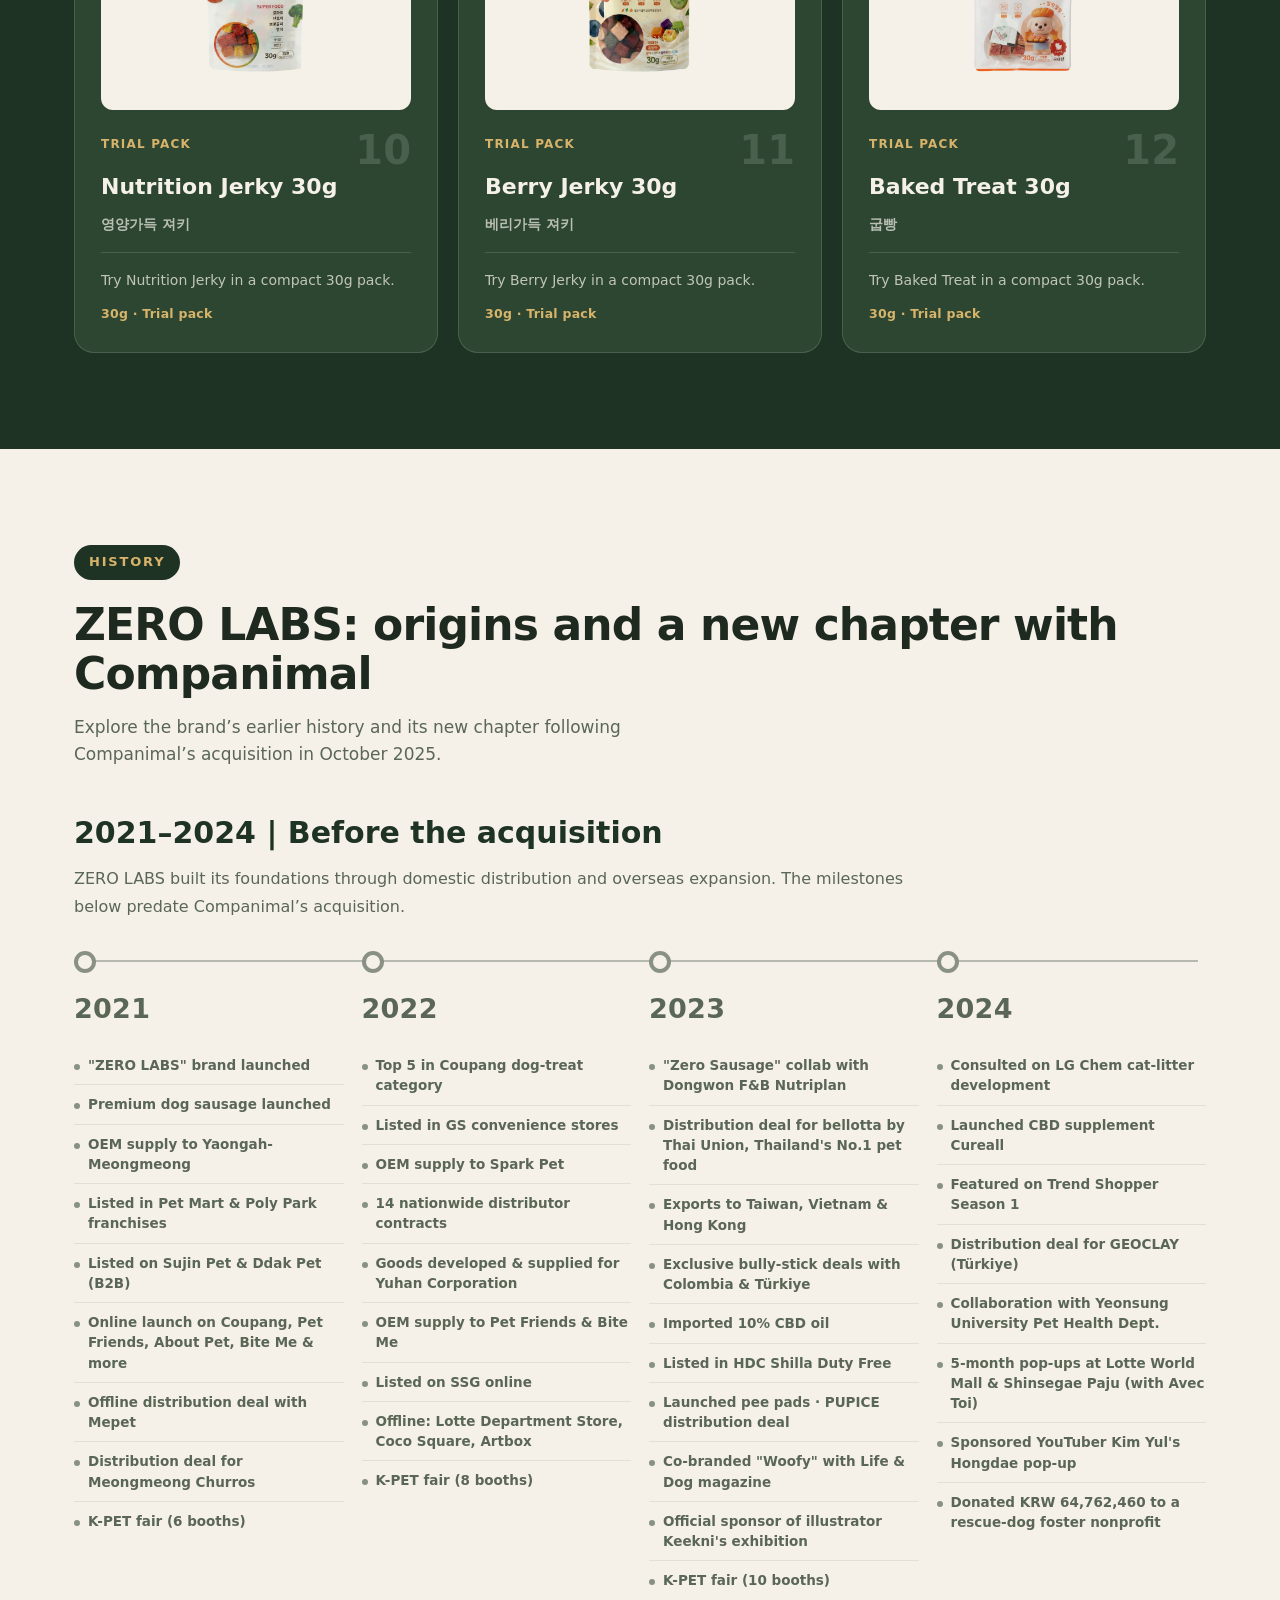
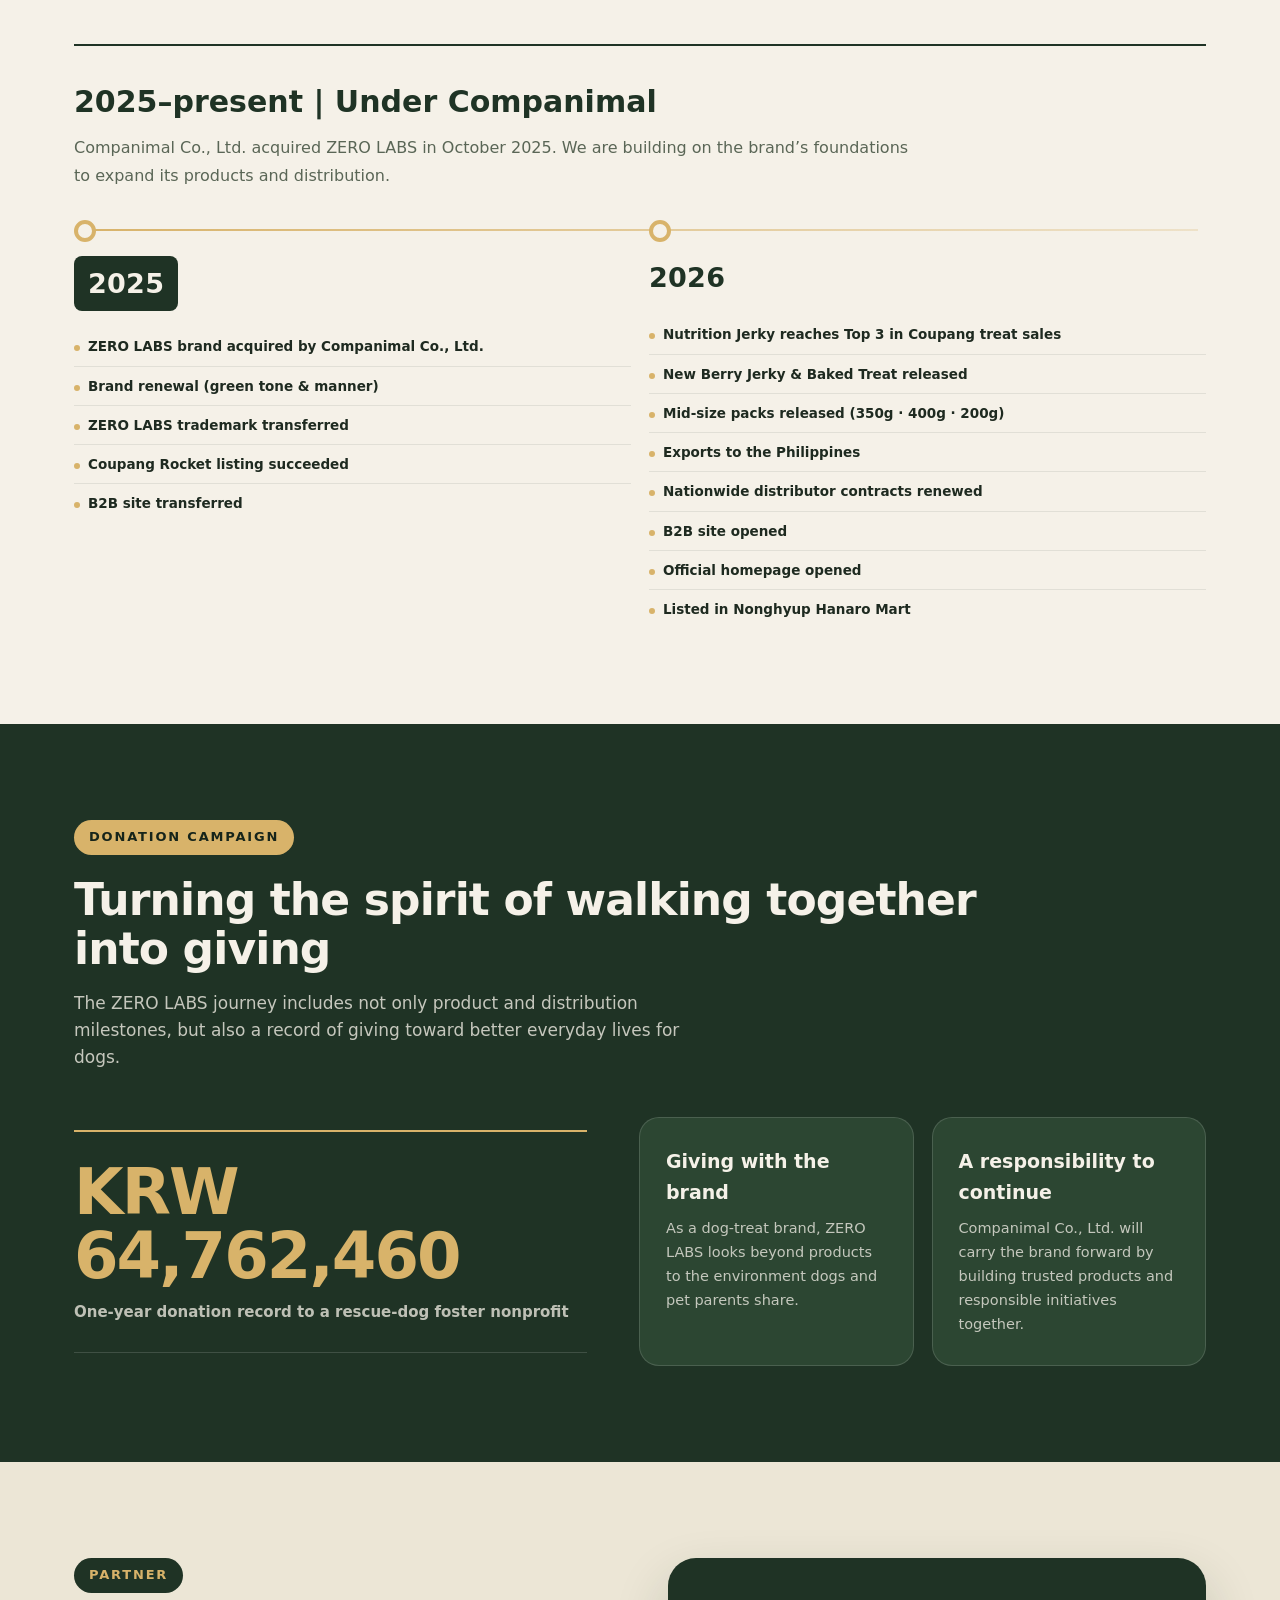
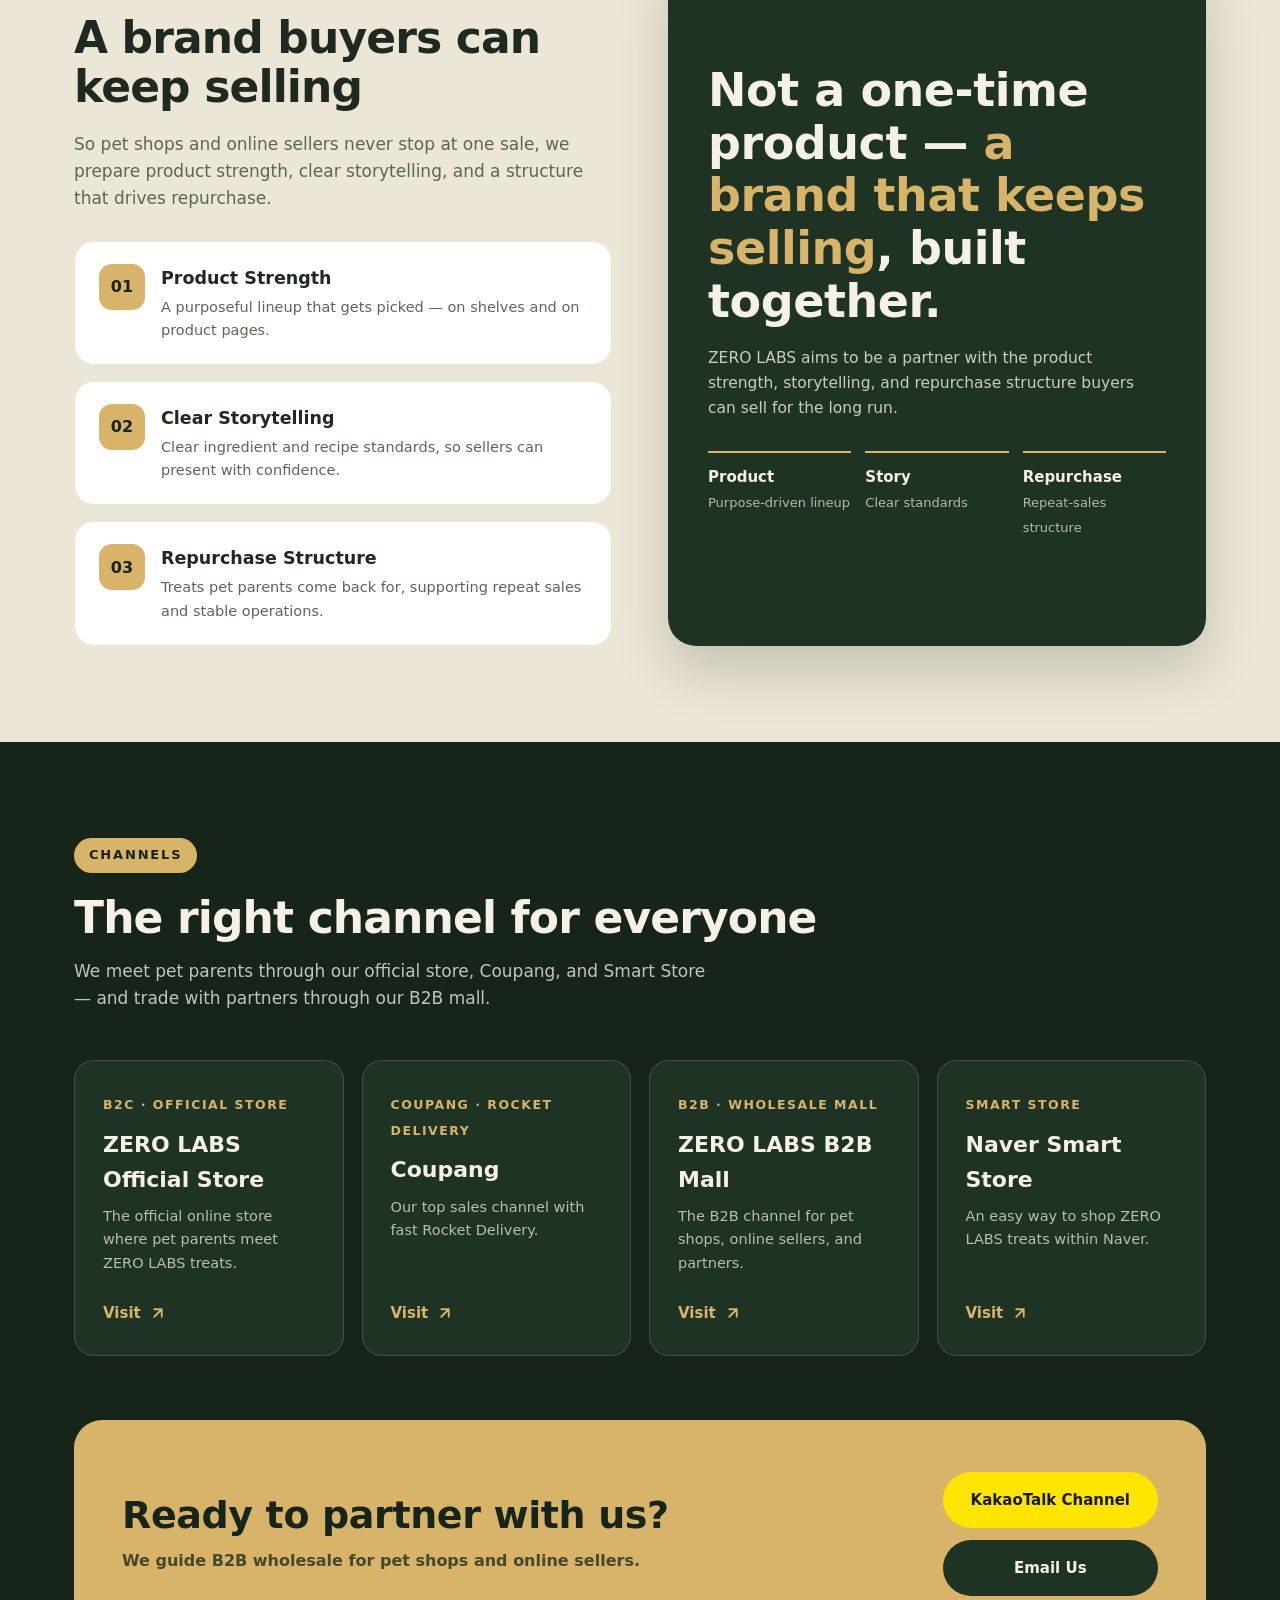
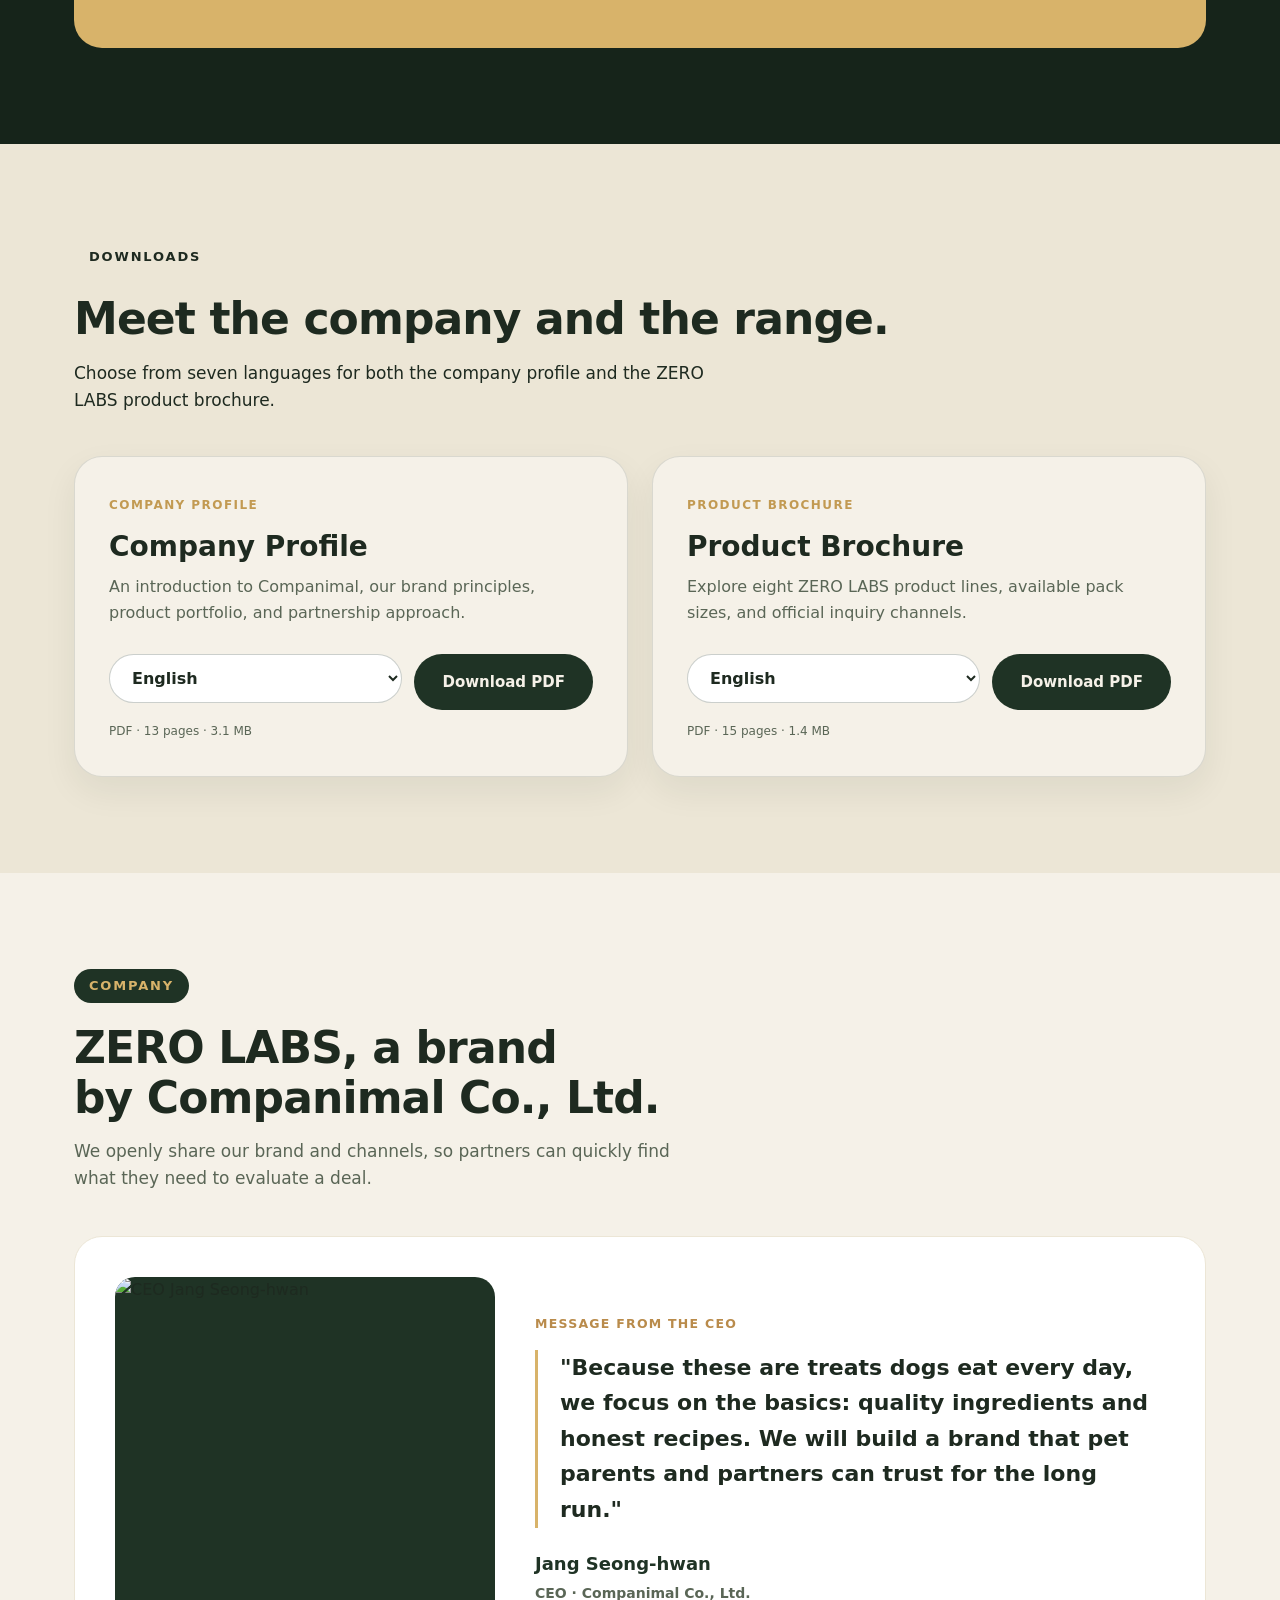
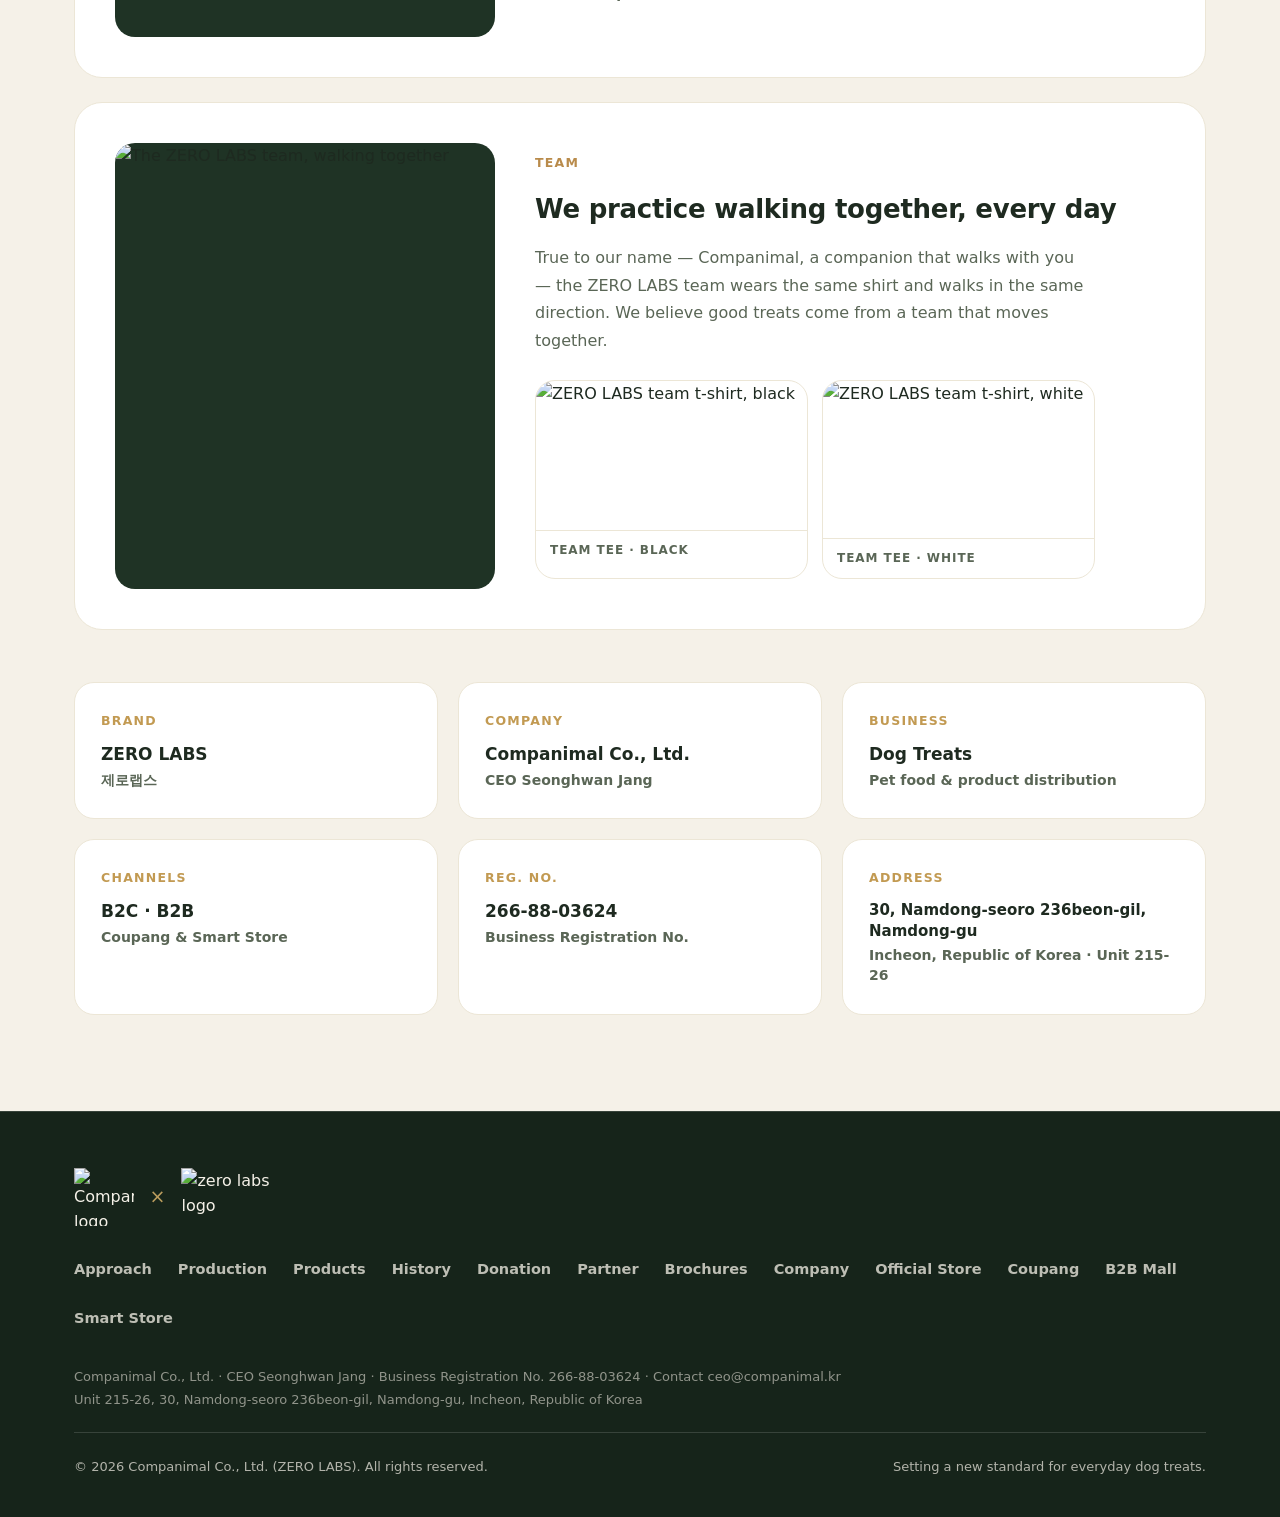
==== commit 5fb3ac6a: "Distinguish pre-acquisition brand history from Companimal era" ====
--- a/en/index.html
+++ b/en/index.html
@@ -76,7 +76,7 @@
 
 <link rel="preconnect" href="https://cdn.jsdelivr.net" crossorigin>
 <link rel="stylesheet" href="https://cdn.jsdelivr.net/gh/orioncactus/pretendard@v1.3.9/dist/web/static/pretendard.min.css">
-<link rel="stylesheet" href="/styles.css?v=20260813">
+<link rel="stylesheet" href="/styles.css?v=20261116-history">
 </head>
 <body>
 
@@ -286,10 +286,13 @@
     <div class="wrap">
       <div class="sec-head">
         <span class="sec-tag">History</span>
-        <h2>The journey of ZERO LABS</h2>
-        <p class="lead">From nationwide retail and franchise listings to exports and major partnerships — the track record of the ZERO LABS brand. Since October 2025, Companimal Co., Ltd. has carried the brand forward.</p>
-      </div>
-      <div class="tl">
+        <h2>ZERO LABS: origins and a new chapter with Companimal</h2>
+        <p class="lead">Explore the brand’s earlier history and its new chapter following Companimal’s acquisition in October 2025.</p>
+      </div>
+      <div class="history-era history-era-past">
+        <h3>2021–2024 | Before the acquisition</h3>
+        <p class="era-description">ZERO LABS built its foundations through domestic distribution and overseas expansion. The milestones below predate Companimal’s acquisition.</p>
+        <div class="tl">
         <div class="tl-col">
           <div class="yr">2021</div>
           <ul>
@@ -346,7 +349,13 @@
             <li>Donated KRW 64,762,460 to a rescue-dog foster nonprofit</li>
           </ul>
         </div>
-        <div class="tl-col">
+        </div>
+      </div>
+      <div class="history-era history-era-current">
+        <h3>2025–present | Under Companimal</h3>
+        <p class="era-description">Companimal Co., Ltd. acquired ZERO LABS in October 2025. We are building on the brand’s foundations to expand its products and distribution.</p>
+        <div class="tl">
+        <div class="tl-col tl-acquisition">
           <div class="yr">2025</div>
           <ul>
             <li><b>ZERO LABS brand acquired by Companimal Co., Ltd.</b></li>
@@ -368,6 +377,7 @@
             <li>Official homepage opened</li>
             <li>Listed in Nonghyup Hanaro Mart</li>
           </ul>
+        </div>
         </div>
       </div>
     </div>
--- a/styles.css
+++ b/styles.css
@@ -251,6 +251,19 @@
   .tl-col li+li{border-top:1px solid rgba(31,51,37,.09)}
   .tl-col li::before{content:"";position:absolute;left:0;top:18px;width:6px;height:6px;border-radius:50%;background:var(--gold)}
   .tl-col li b{font-weight:850}
+  .history-era{margin-top:44px}
+  .history-era h3{font-size:clamp(21px,2.5vw,30px);line-height:1.35;margin:0 0 12px;color:var(--green-800)}
+  .history-era .era-description{max-width:850px;color:var(--muted);line-height:1.75;margin:0}
+  .history-era .tl{margin-top:28px;grid-template-columns:repeat(4,minmax(0,1fr))}
+  .history-era-past .yr,.history-era-past li{color:var(--muted)}
+  .history-era-past .tl::before{background:#b5b9b0}
+  .history-era-past .tl-col::before{border-color:#899184}
+  .history-era-past li::before{background:#899184}
+  .history-era-current{padding-top:36px;border-top:2px solid var(--green-800)}
+  .history-era-current .tl{grid-template-columns:repeat(2,minmax(0,1fr))}
+  .history-era-current .tl-acquisition .yr{display:inline-block;padding:6px 14px;background:var(--green-800);color:var(--cream);border-radius:8px}
+  @media(max-width:920px){.history-era .tl{grid-template-columns:repeat(2,minmax(0,1fr))}}
+  @media(max-width:640px){.history-era .tl{grid-template-columns:1fr}}
   @media(max-width:1100px){
     .tl{grid-template-columns:repeat(3,1fr)}
     .tl::before{display:none}
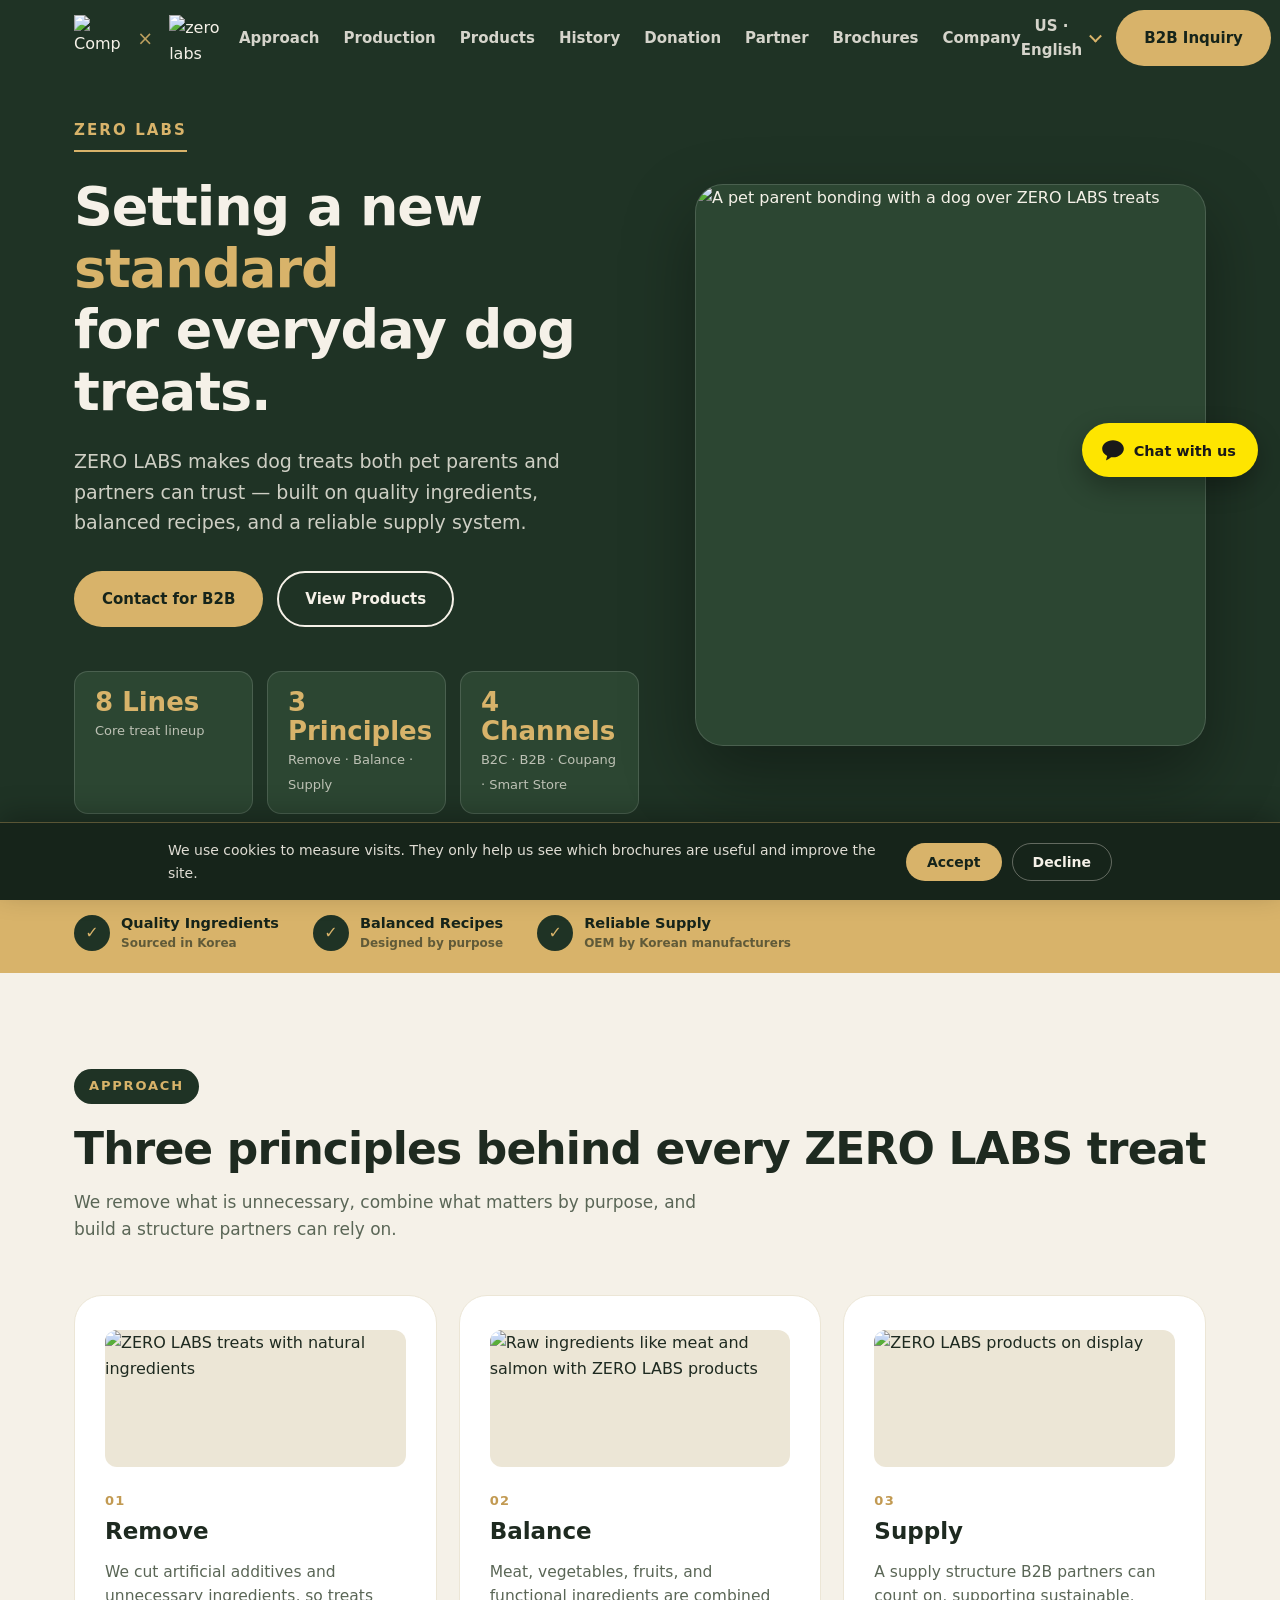
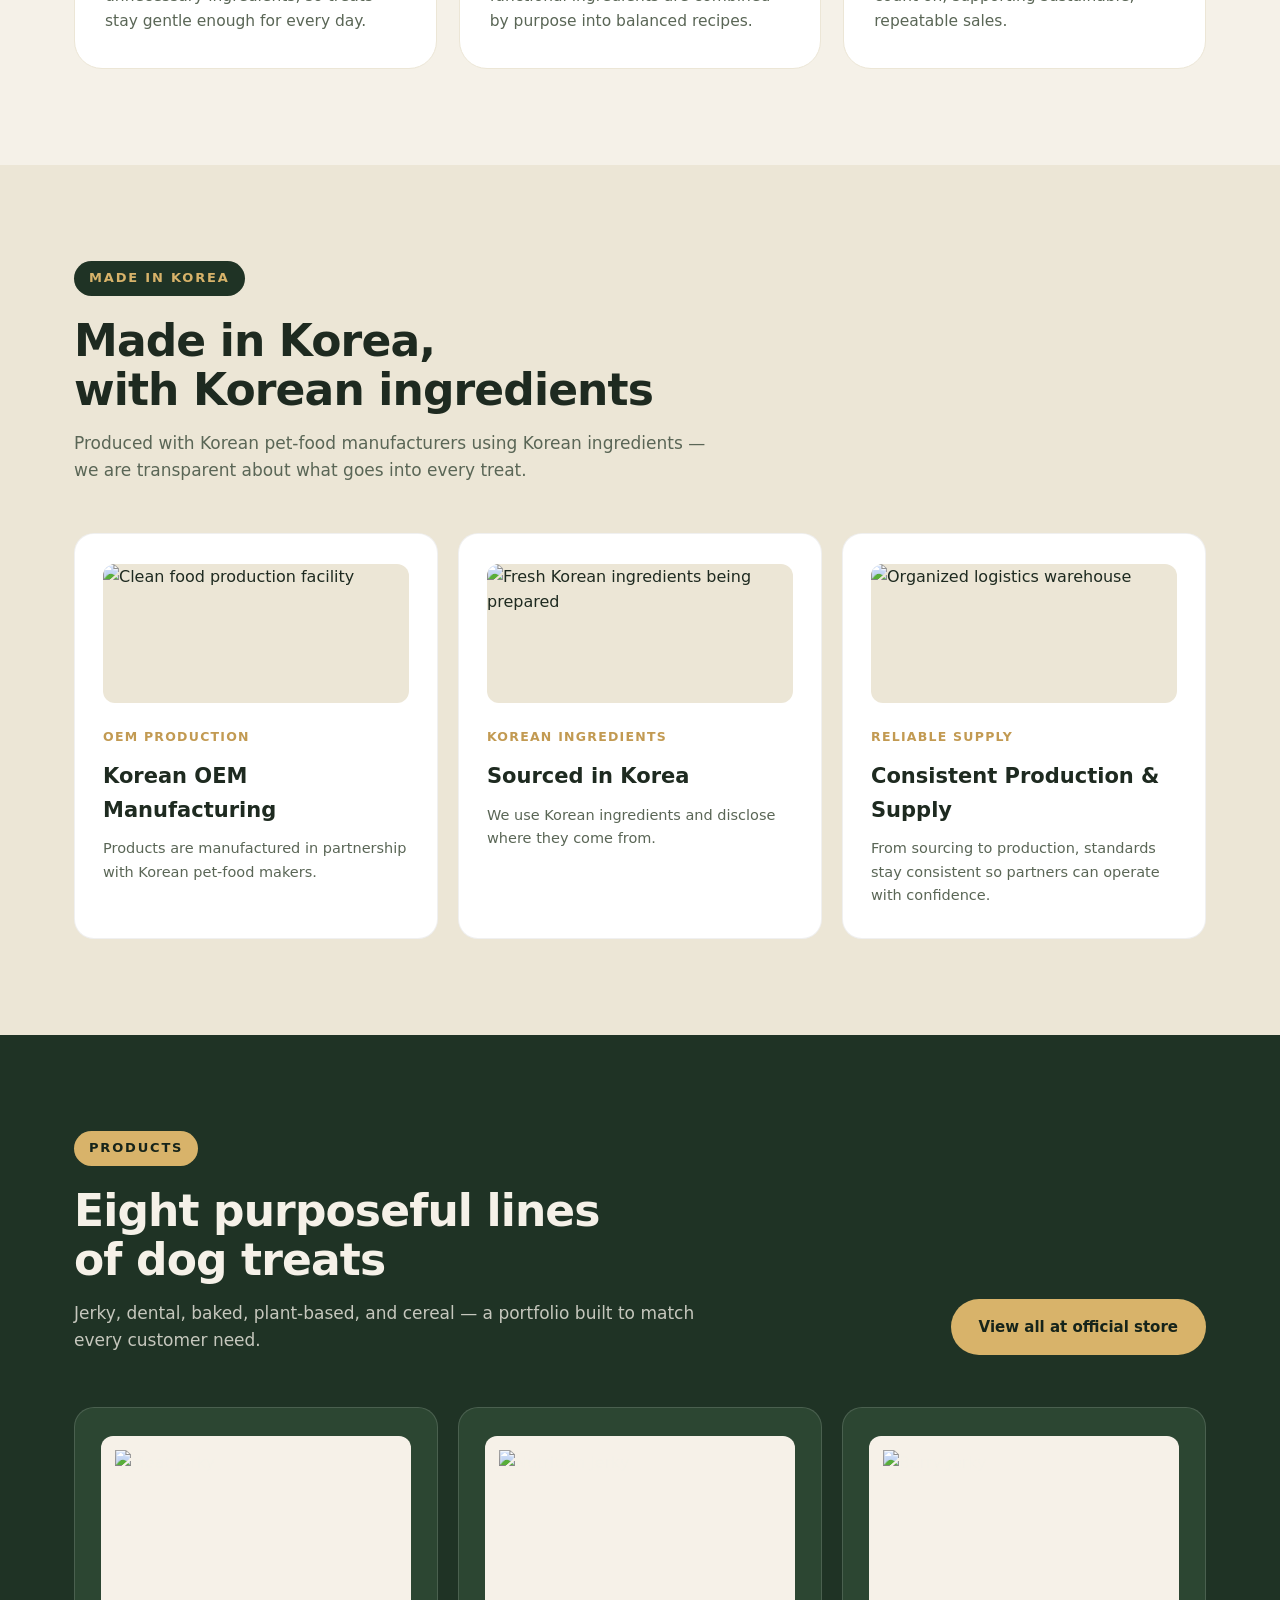
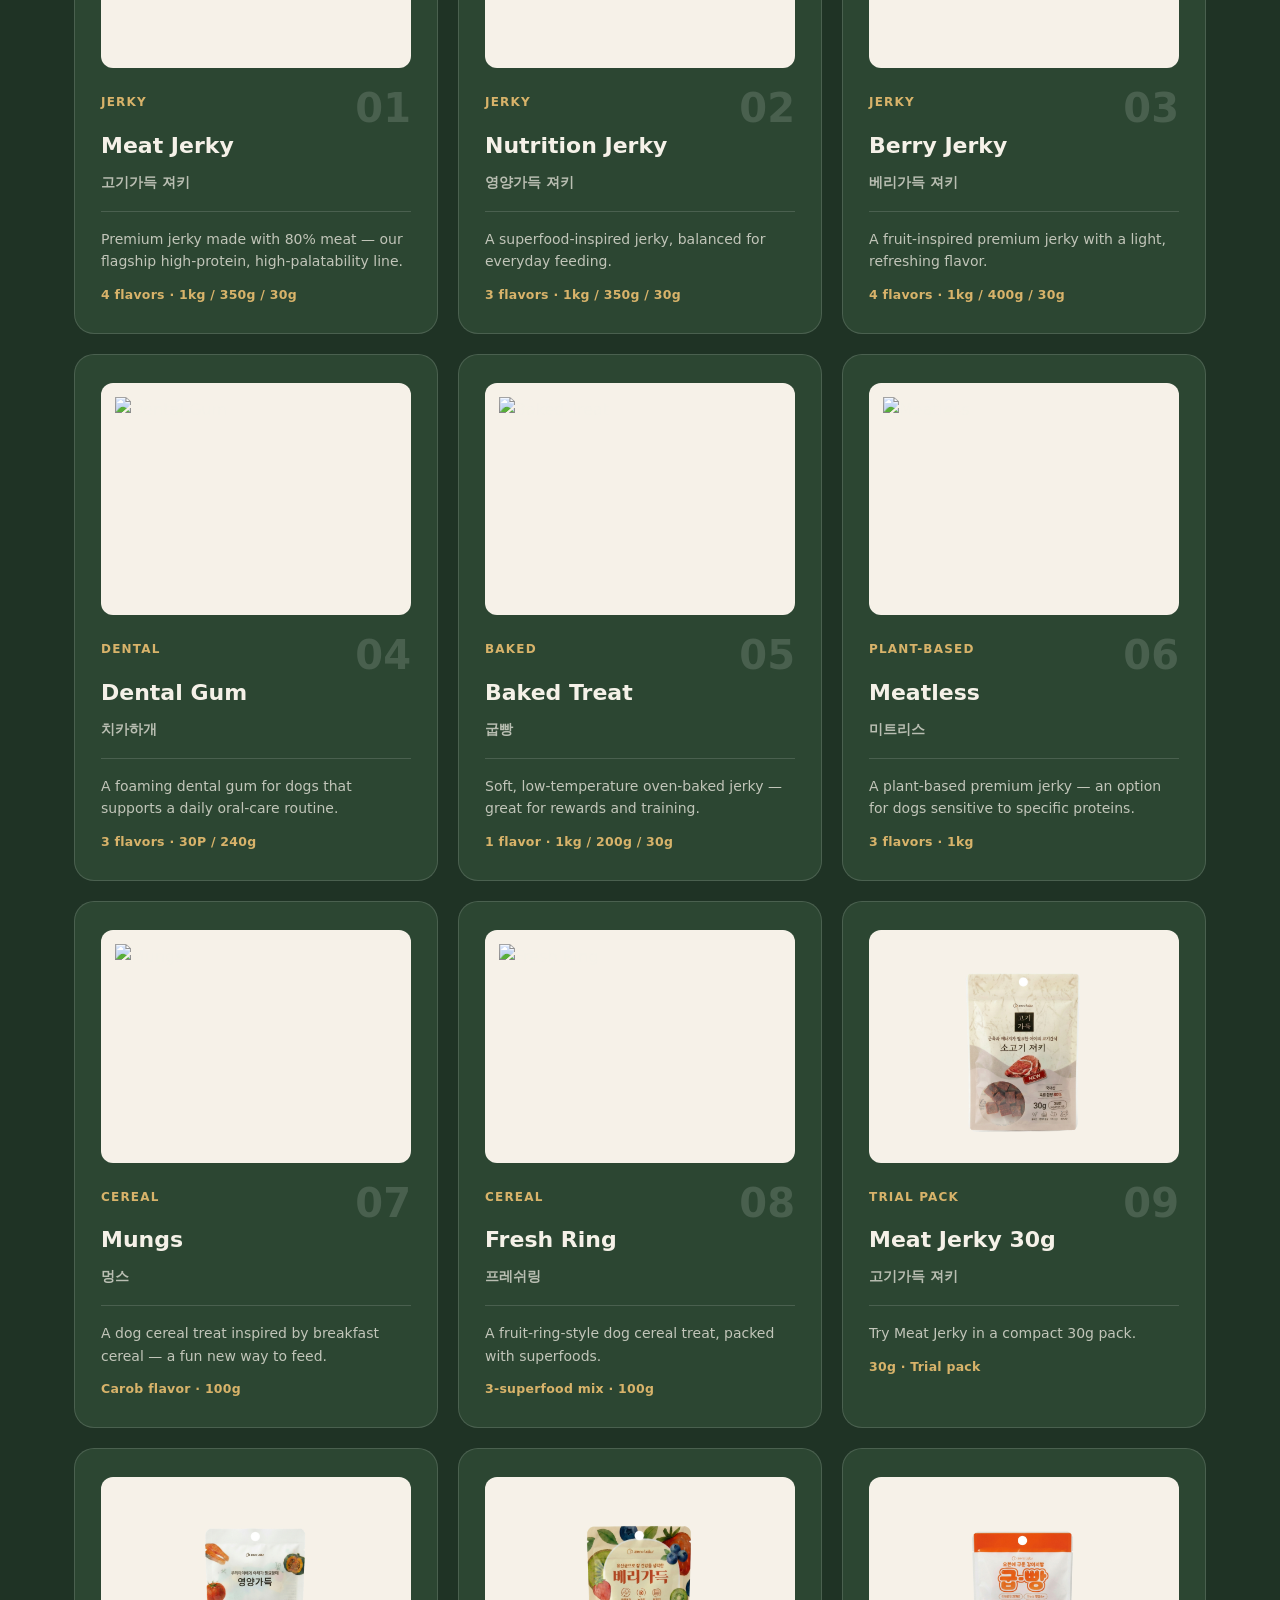
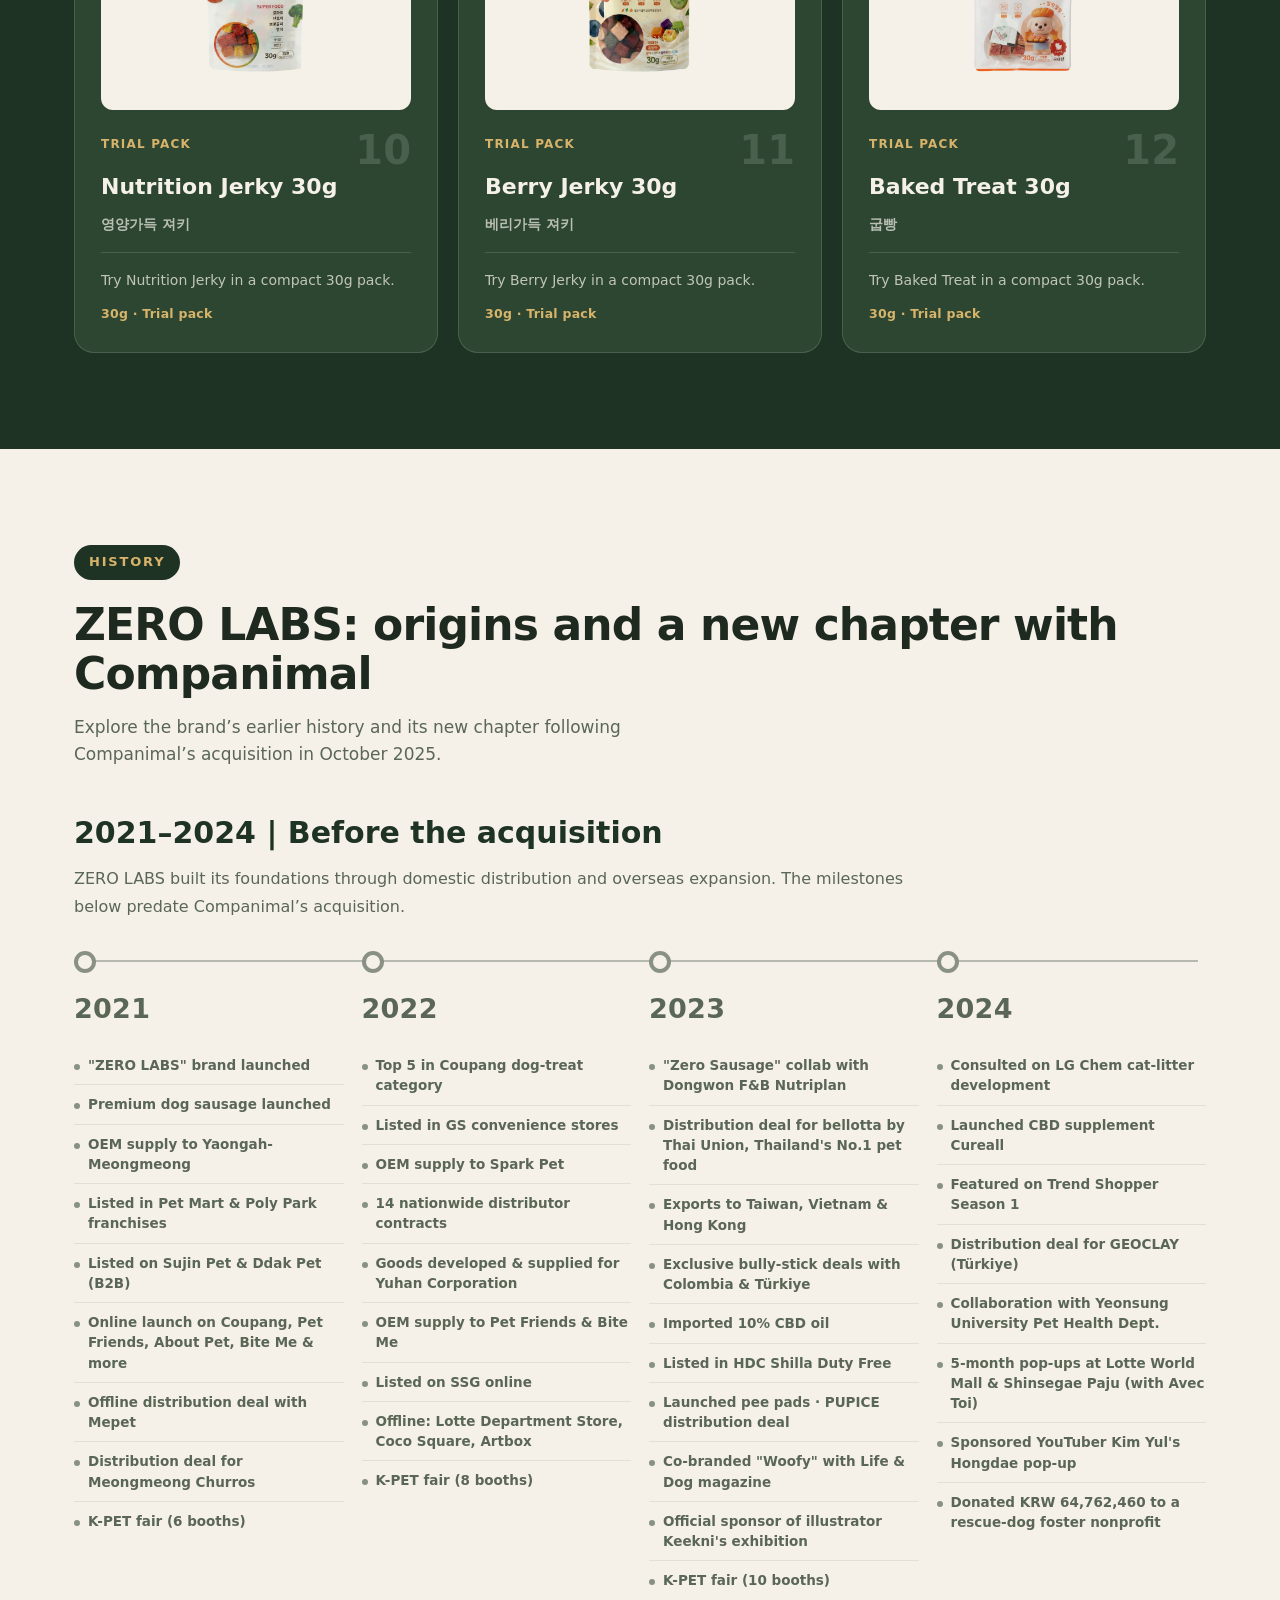
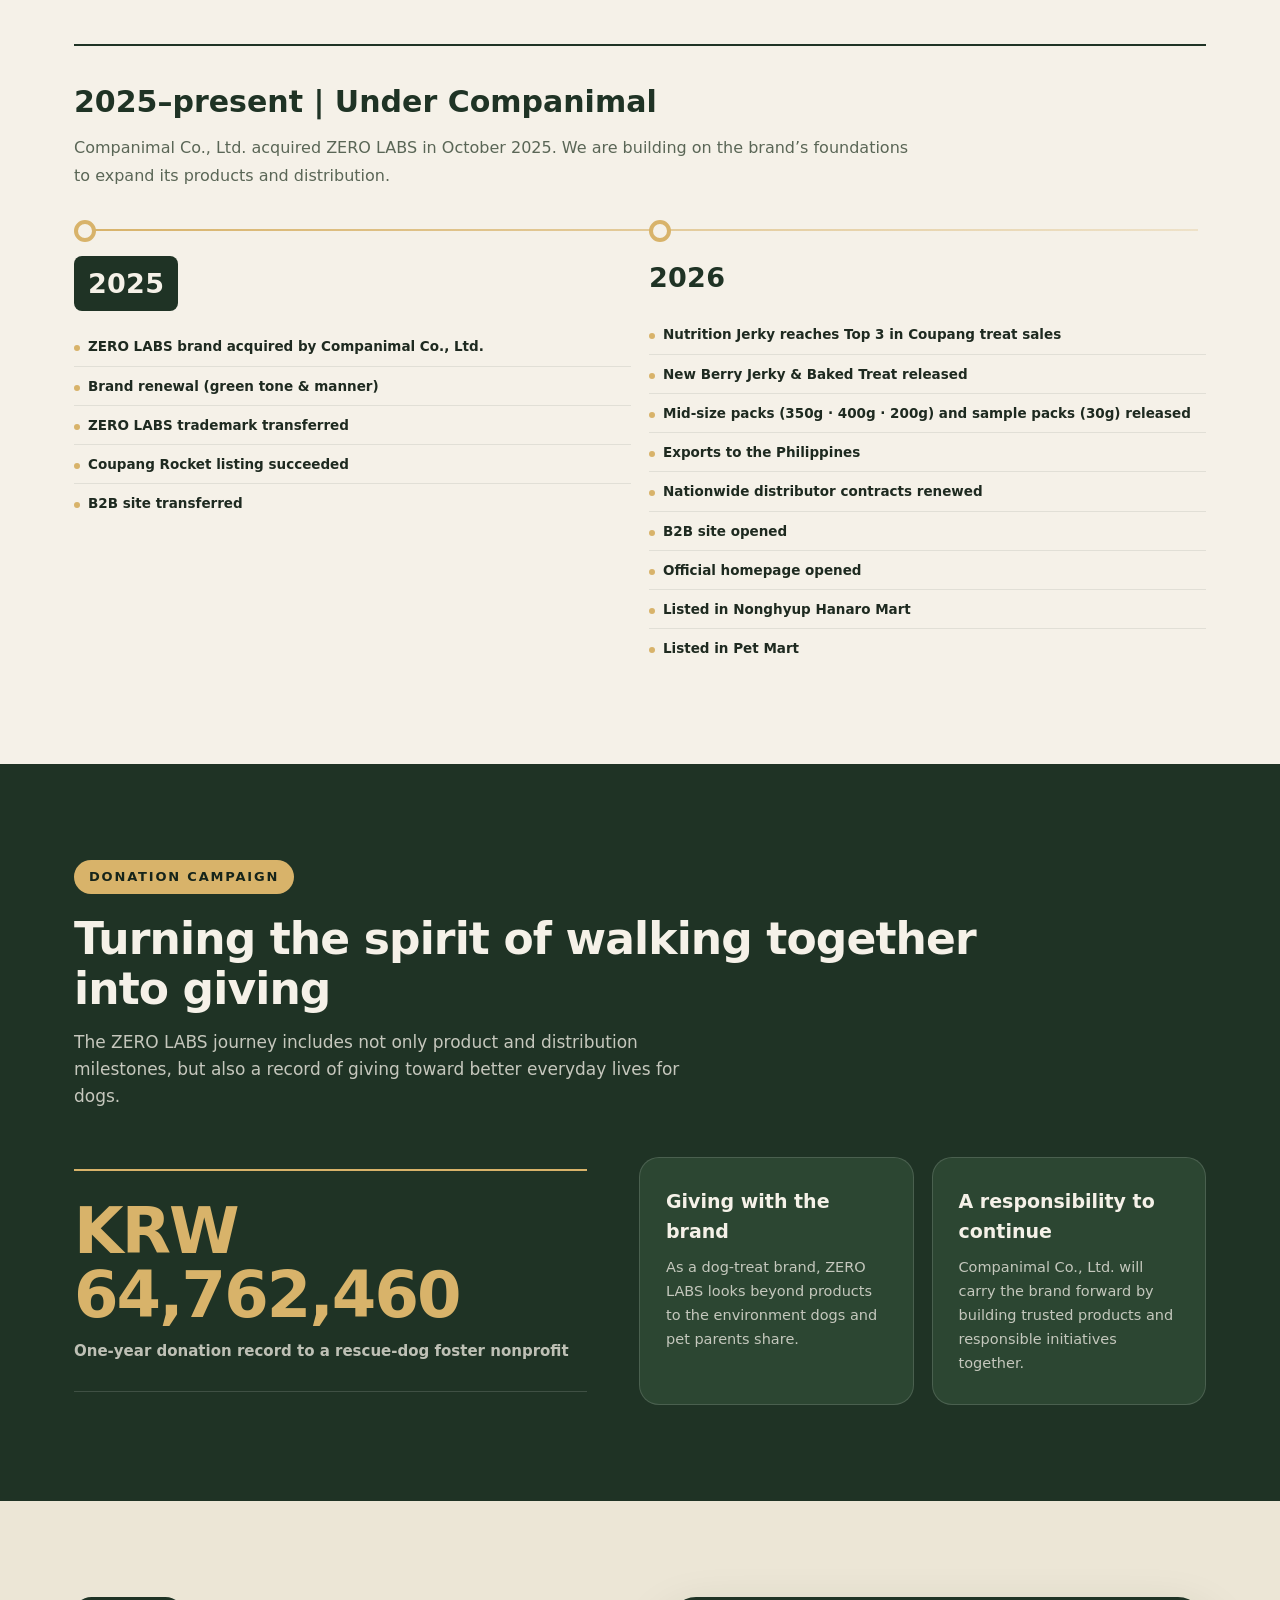
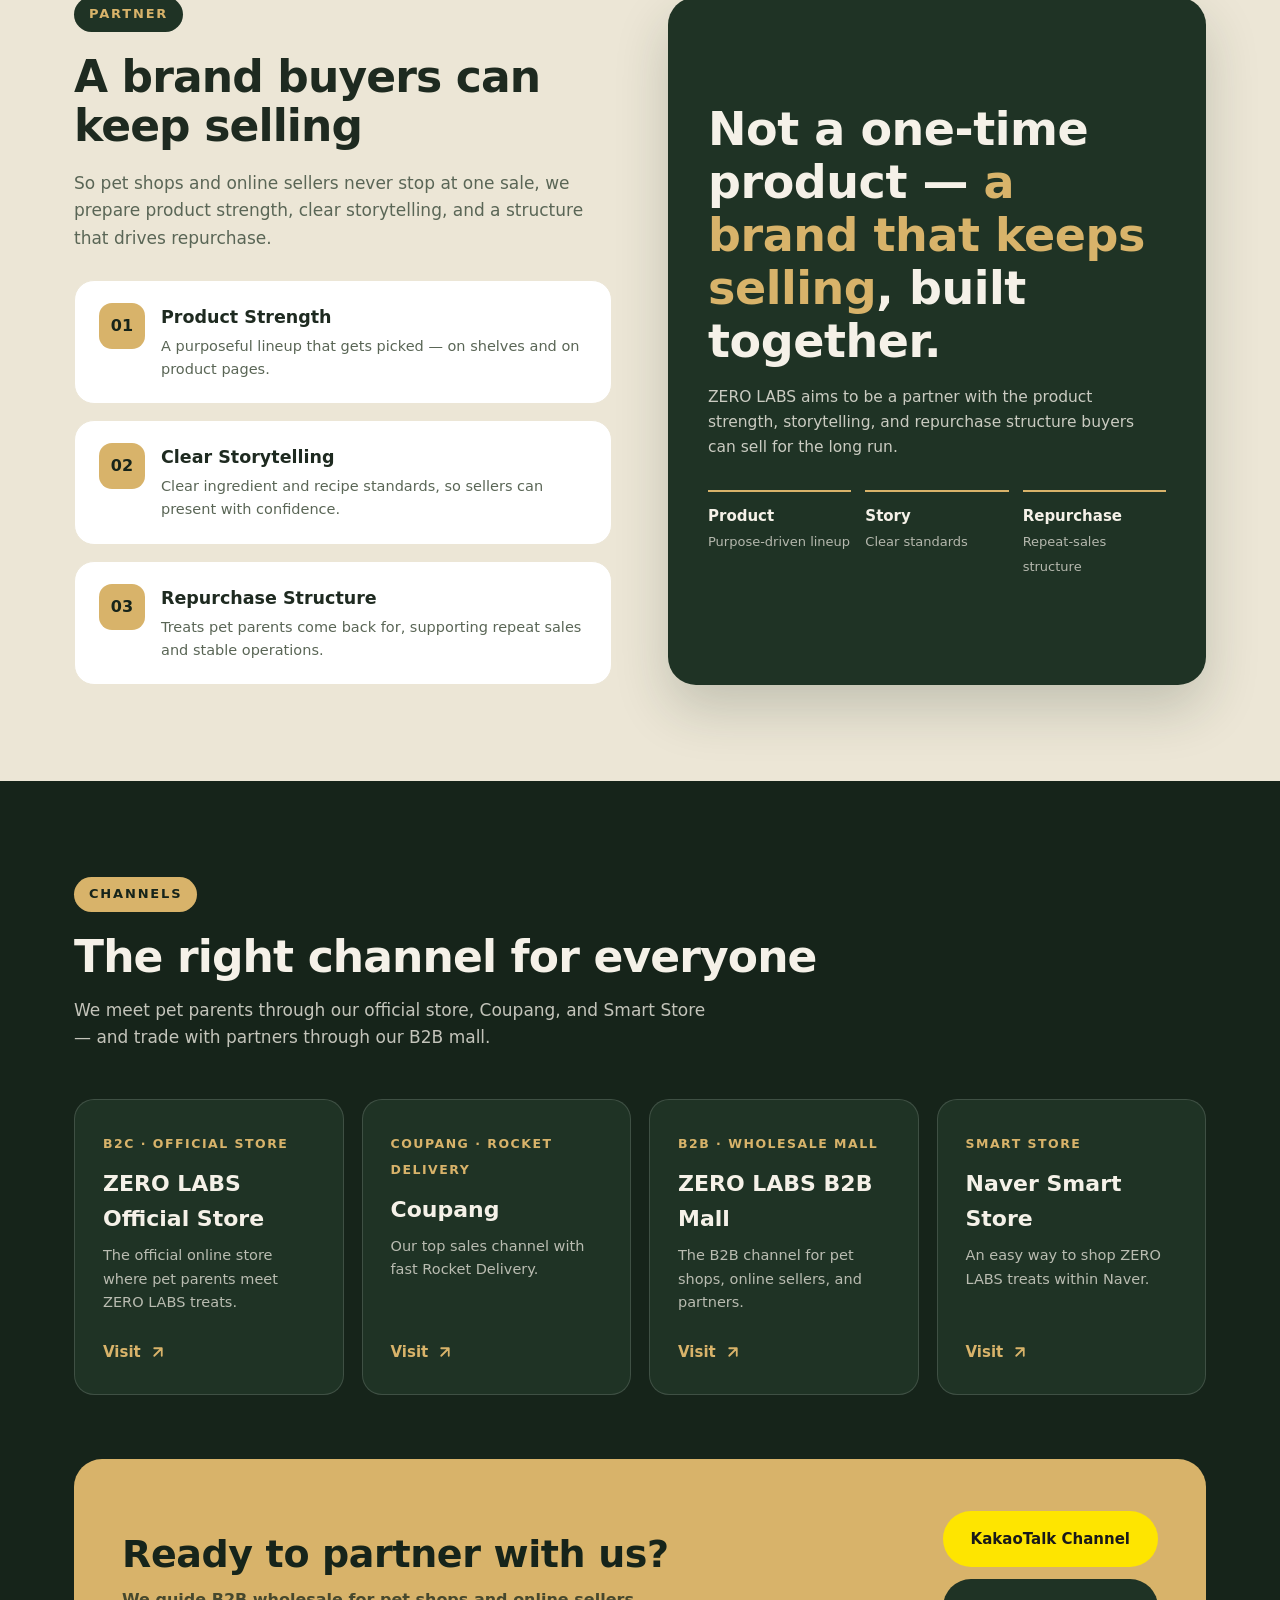
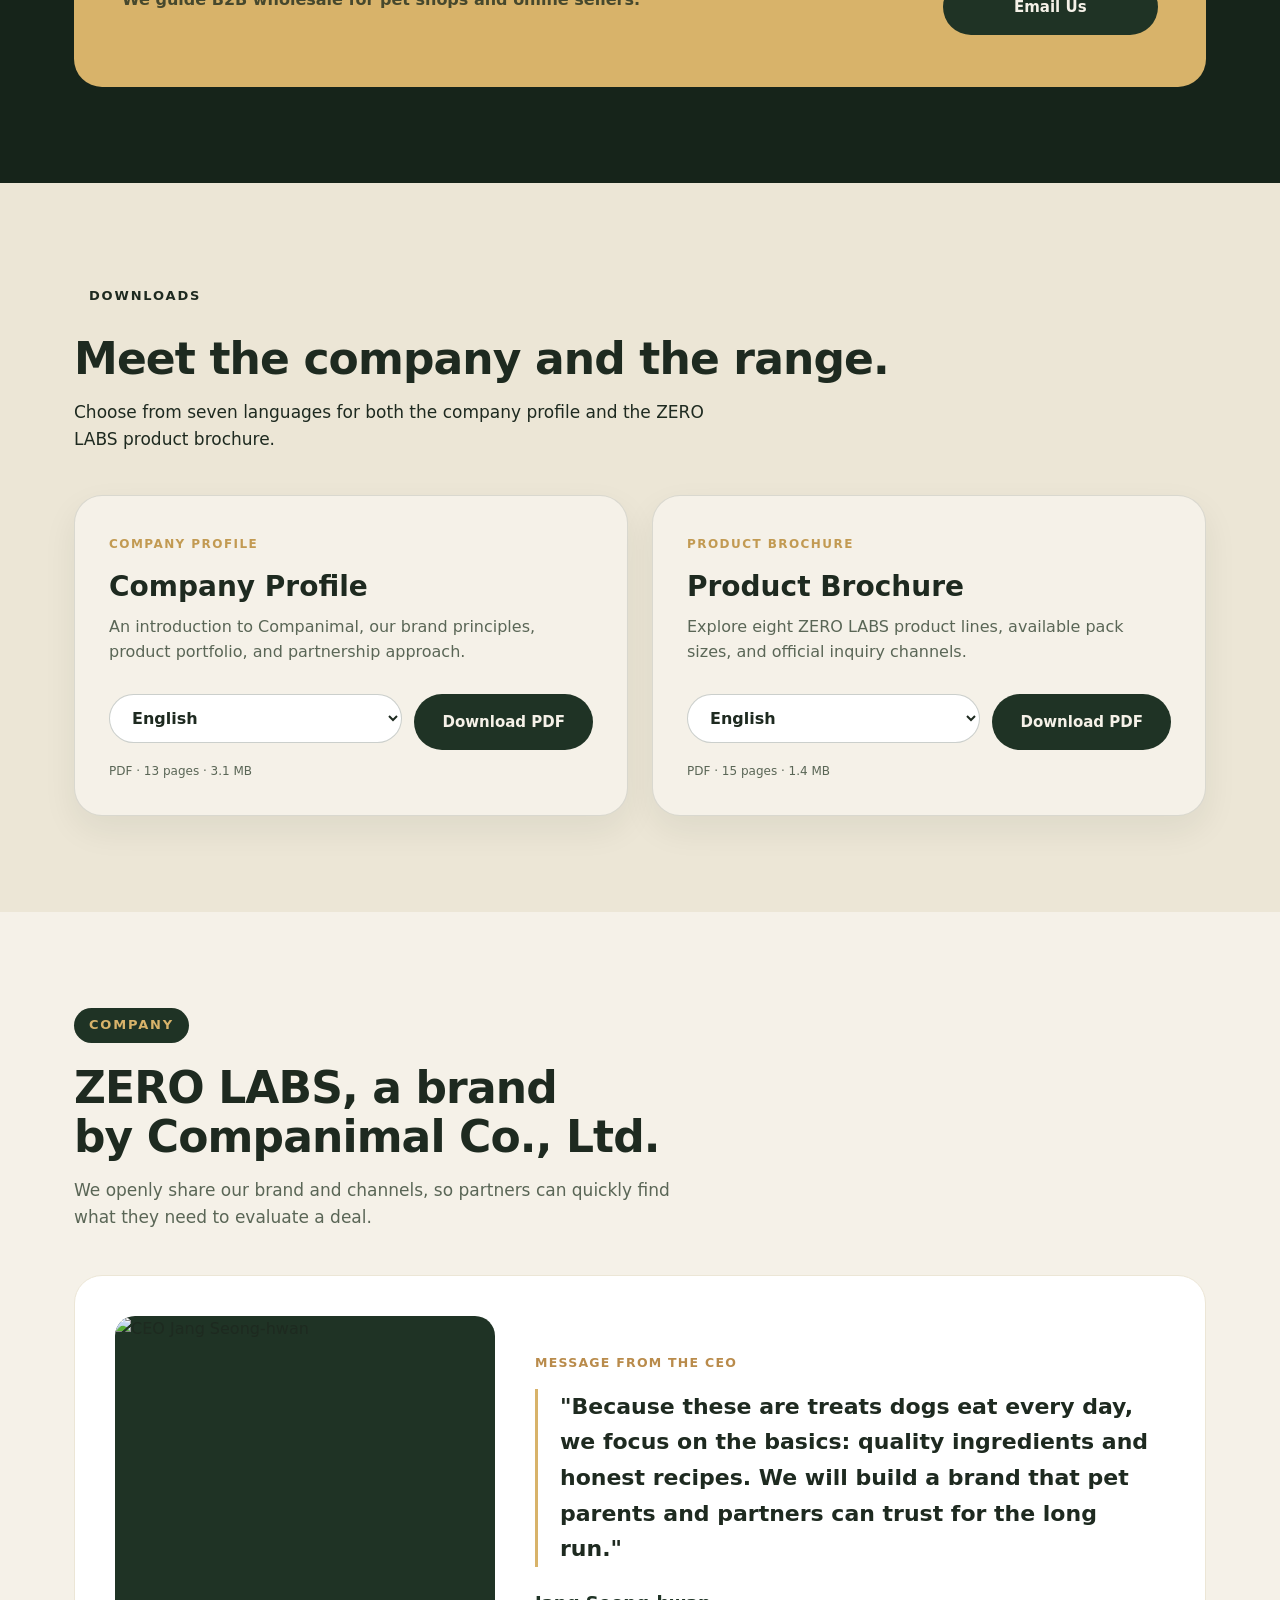
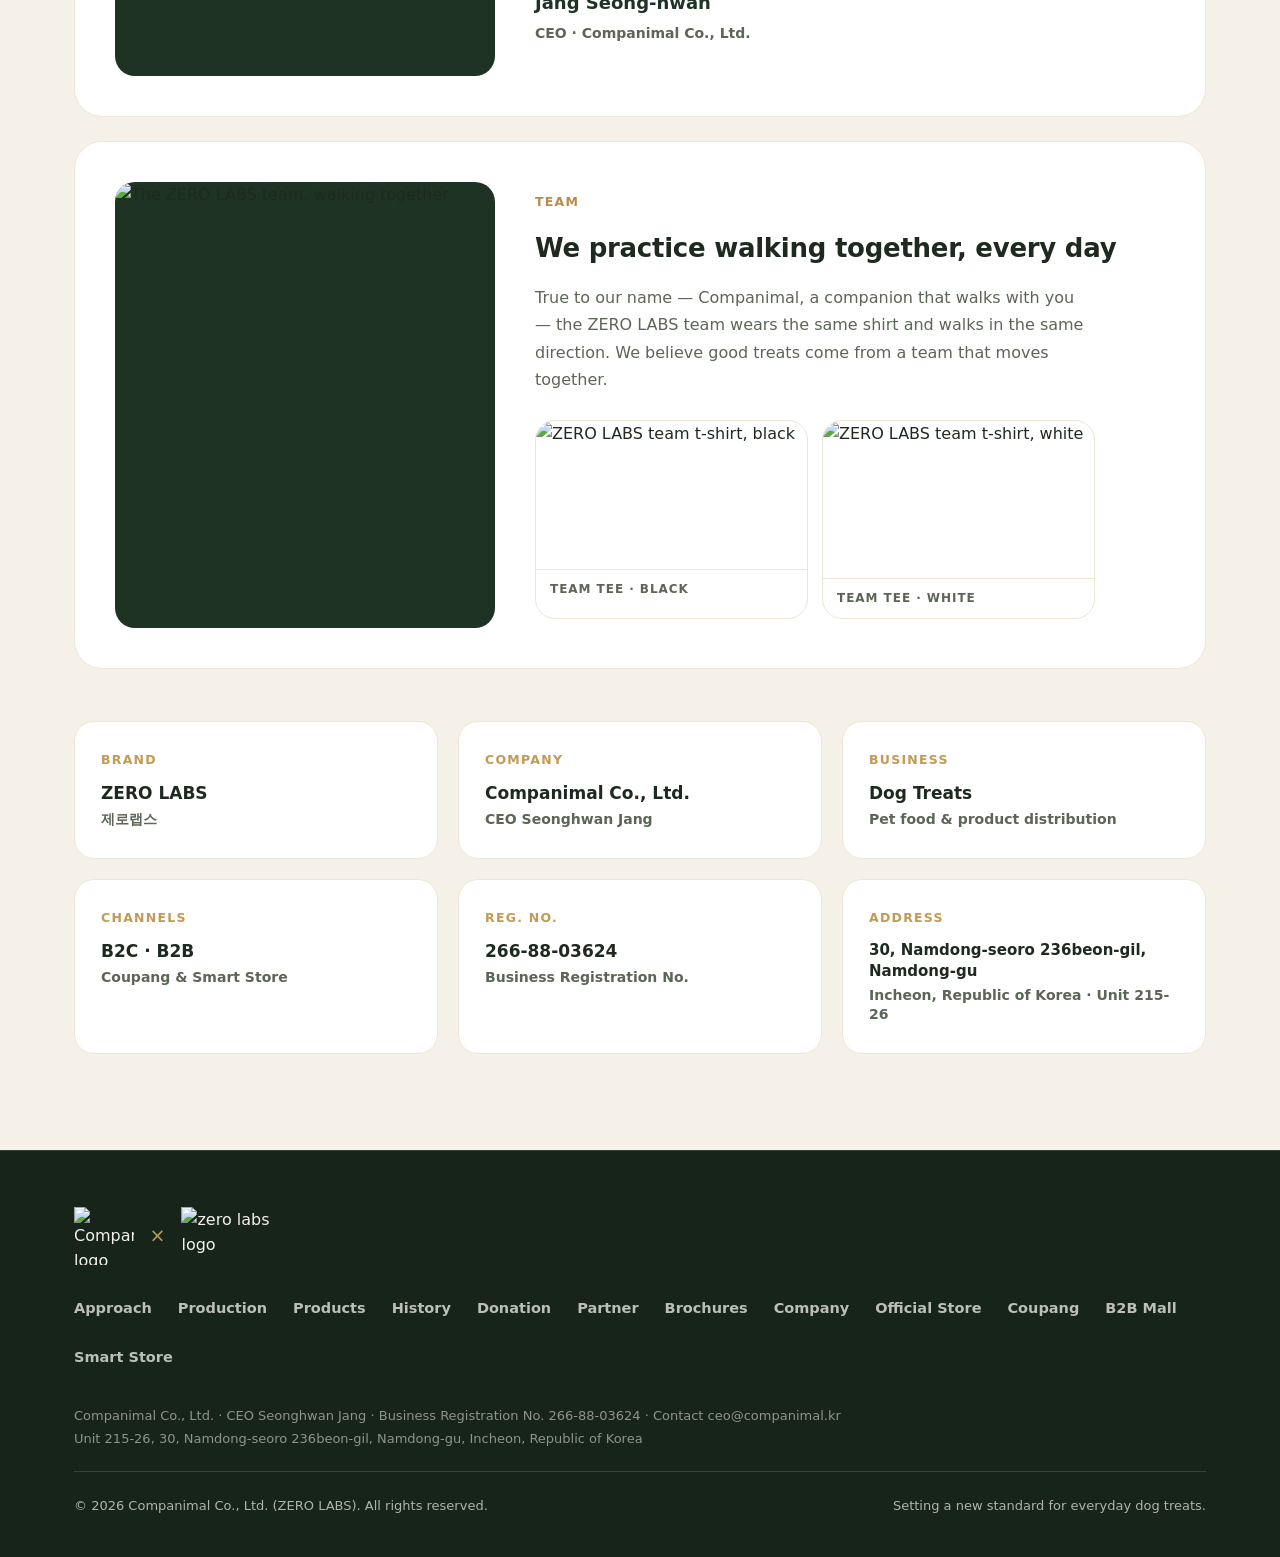
==== commit 78709361: "Add Pet Mart listing and sample-pack launch to 2026 history" ====
--- a/en/index.html
+++ b/en/index.html
@@ -370,12 +370,13 @@
           <ul>
             <li><b>Nutrition Jerky reaches Top 3 in Coupang treat sales</b></li>
             <li>New Berry Jerky &amp; Baked Treat released</li>
-            <li>Mid-size packs released (350g · 400g · 200g)</li>
+            <li>Mid-size packs (350g · 400g · 200g) and sample packs (30g) released</li>
             <li>Exports to the Philippines</li>
             <li>Nationwide distributor contracts renewed</li>
             <li>B2B site opened</li>
             <li>Official homepage opened</li>
             <li>Listed in Nonghyup Hanaro Mart</li>
+            <li>Listed in Pet Mart</li>
           </ul>
         </div>
         </div>
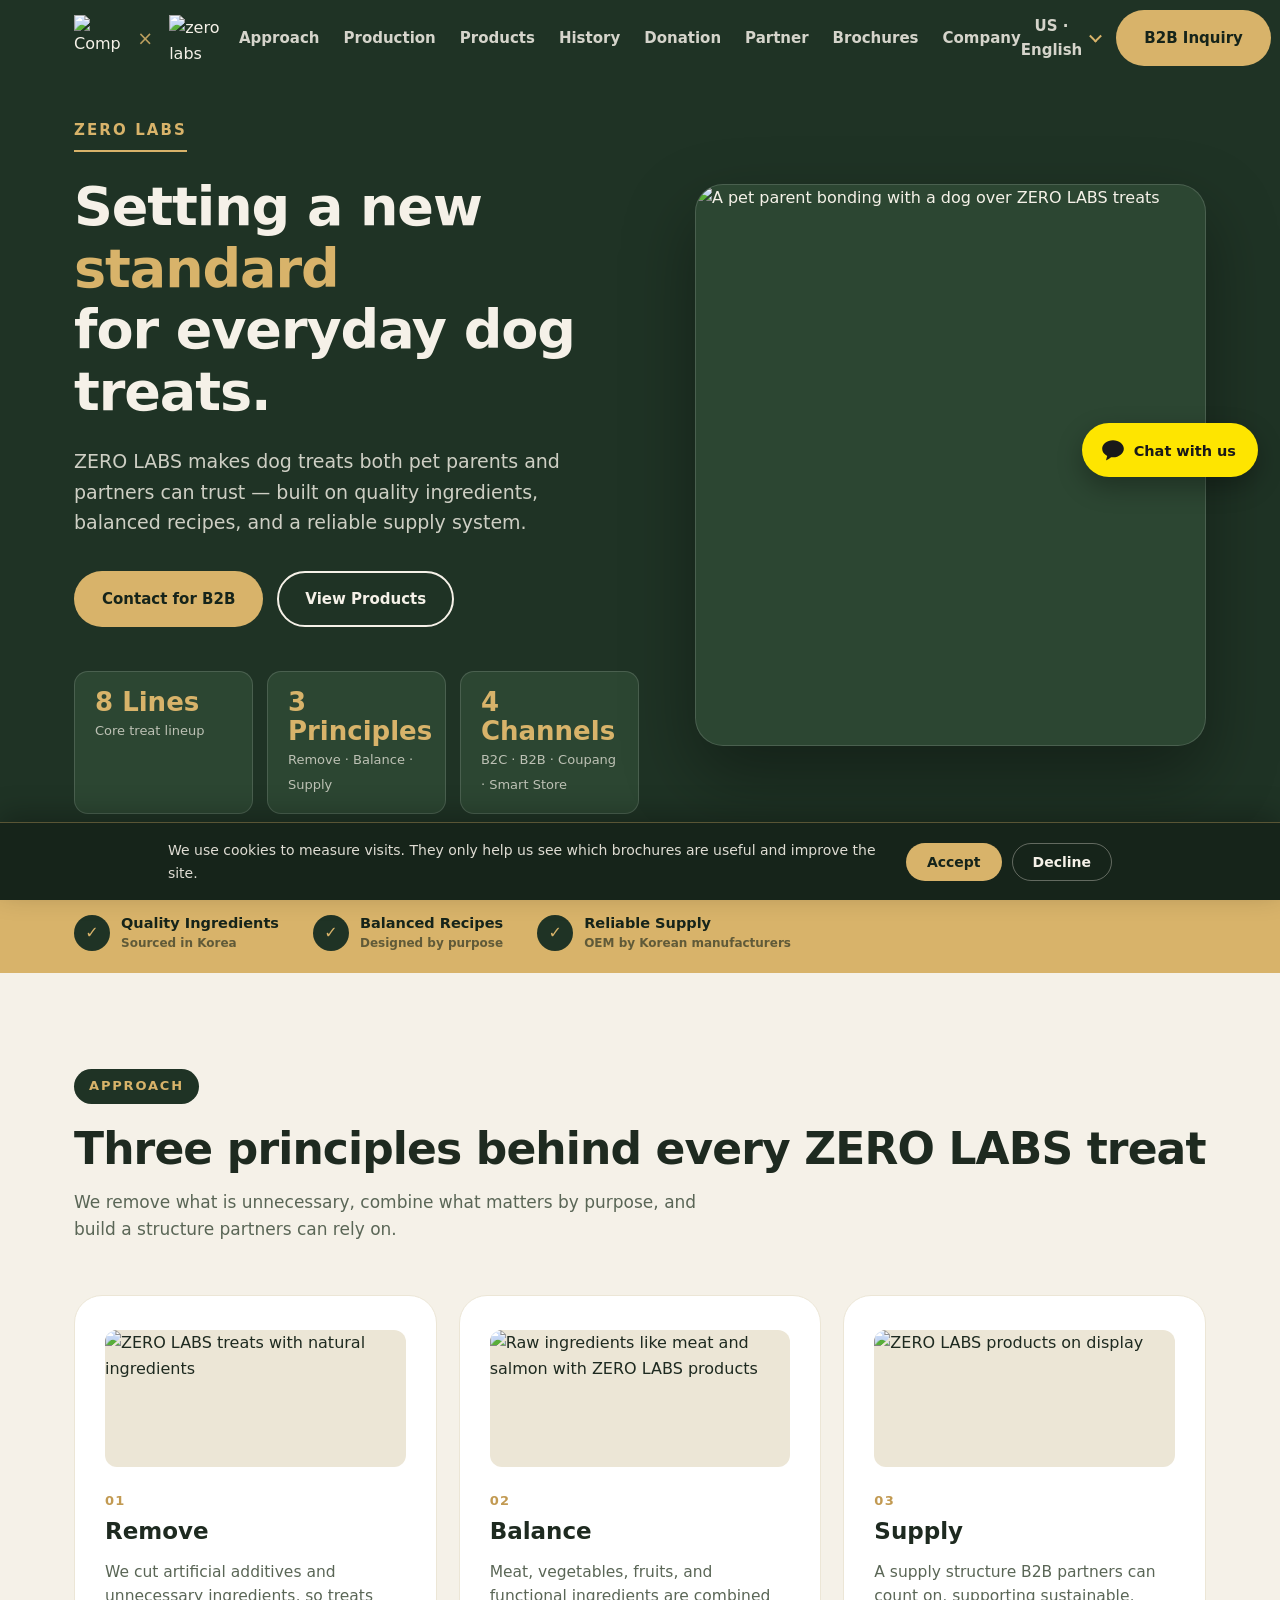
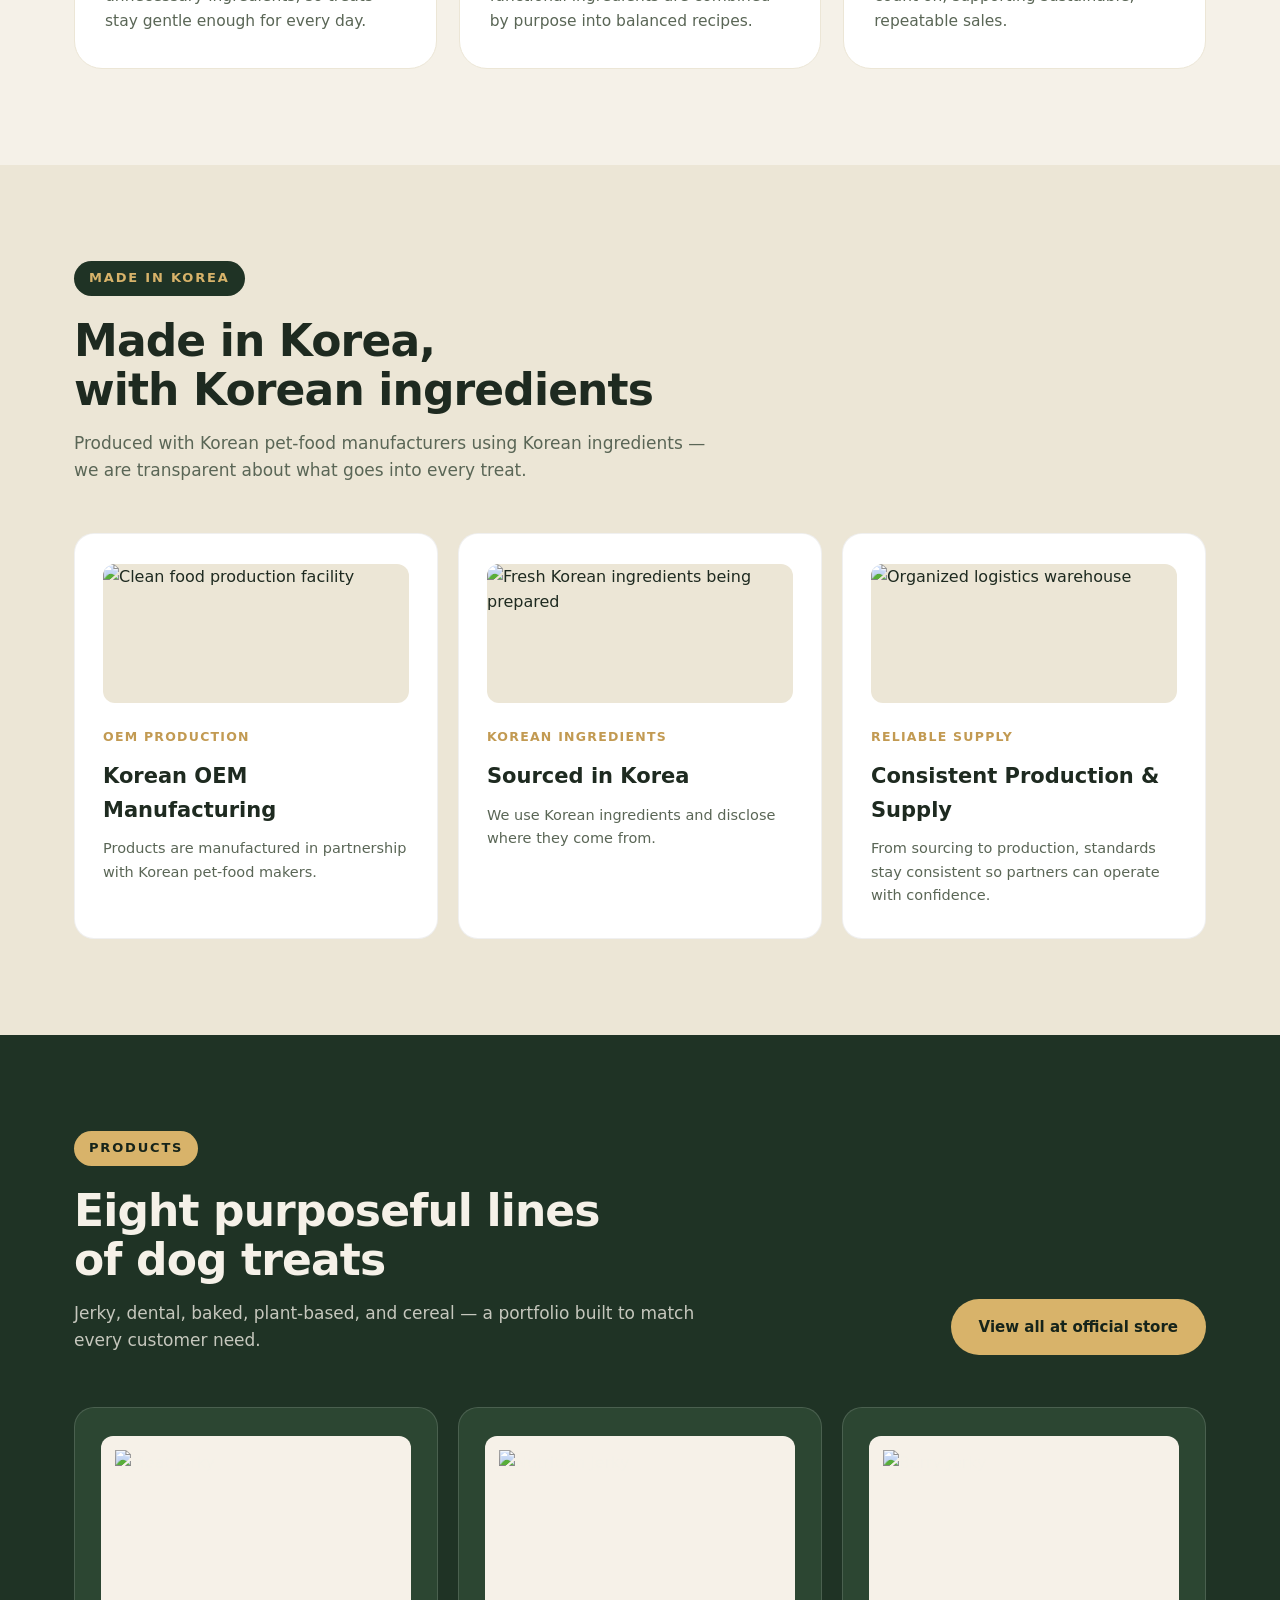
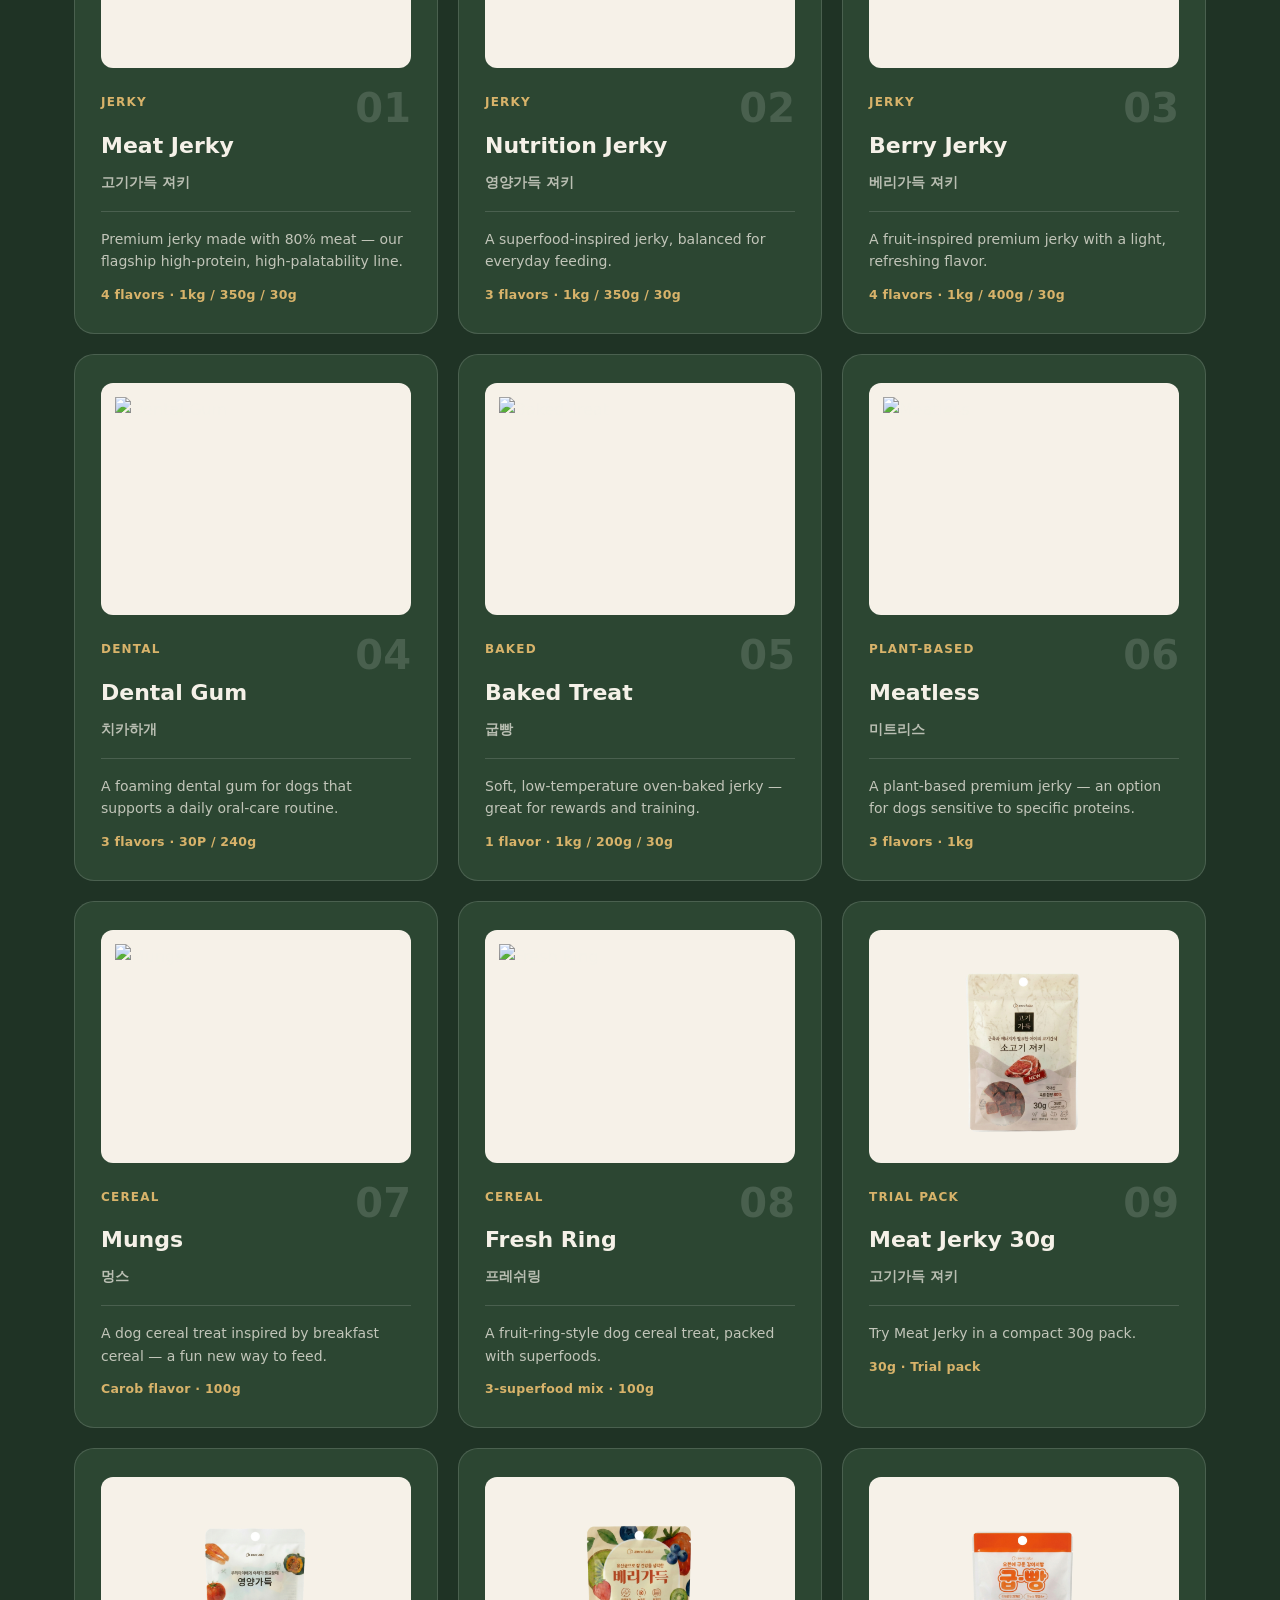
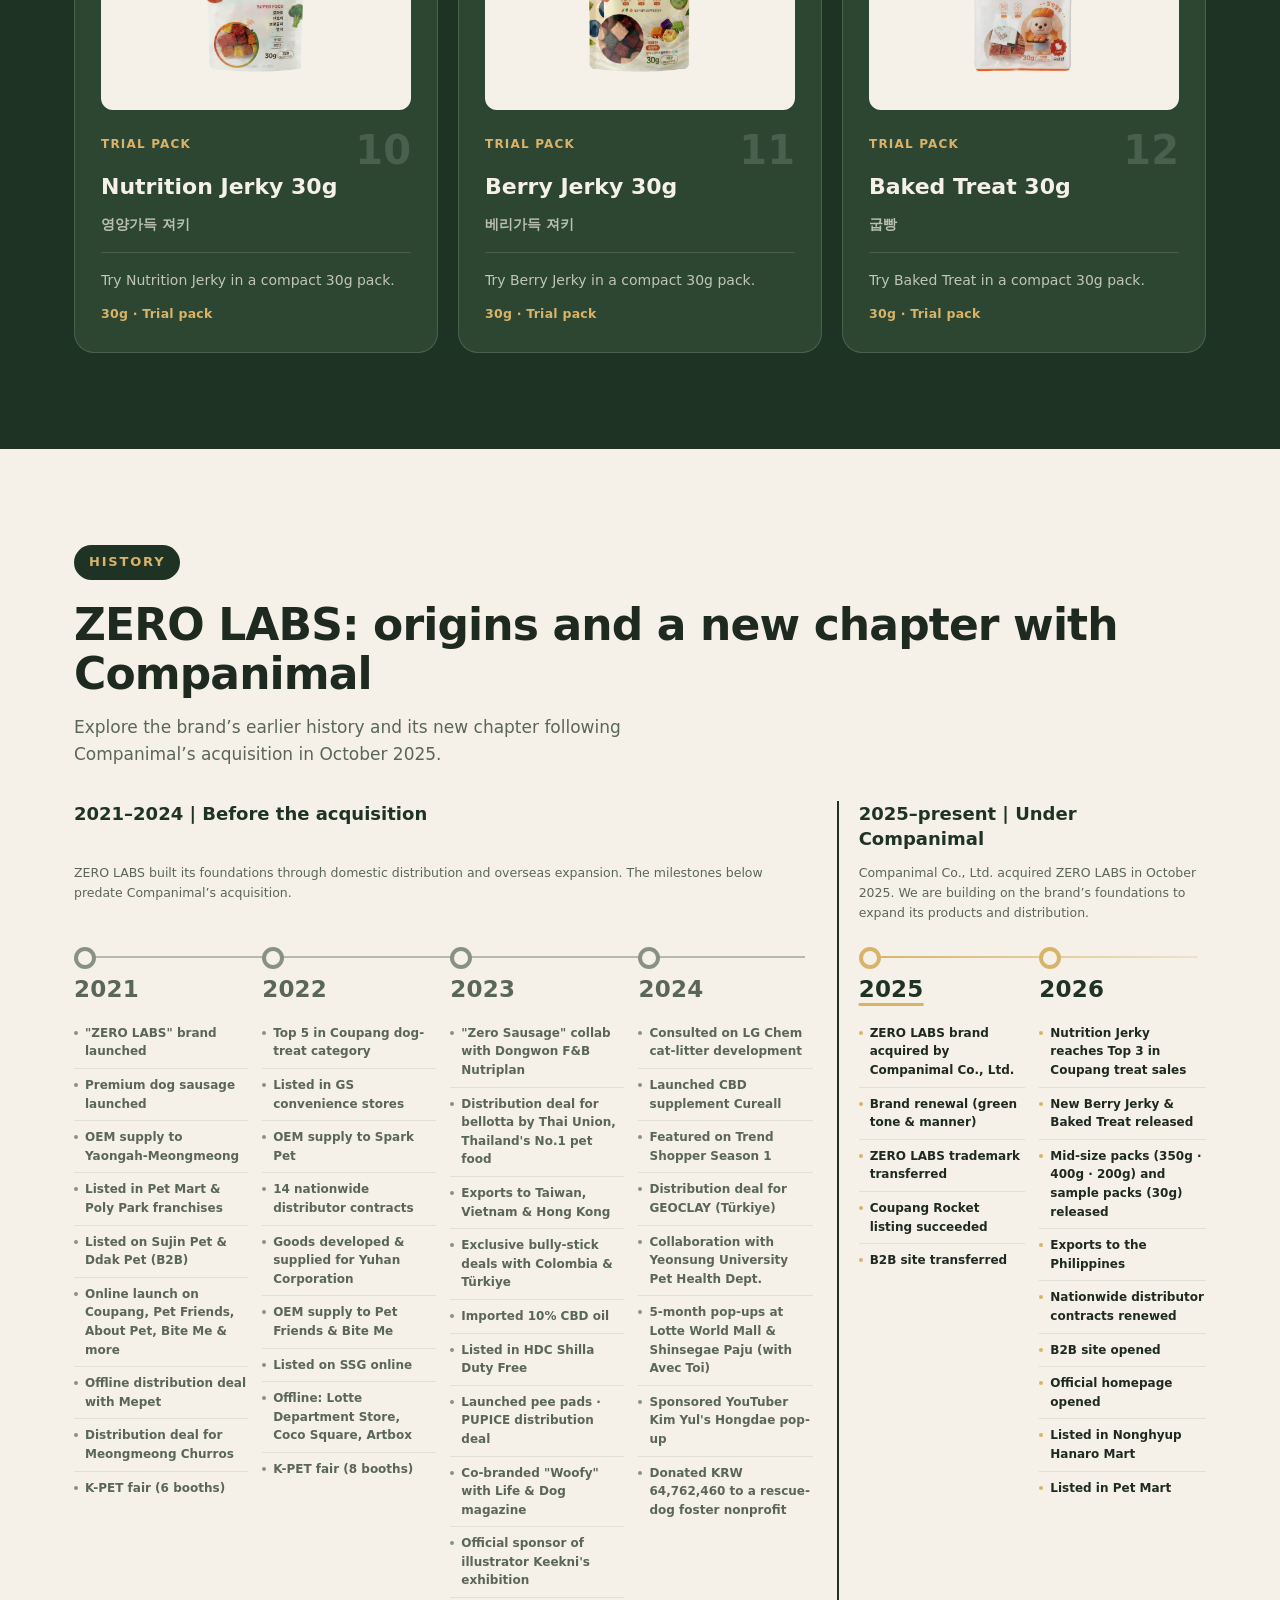
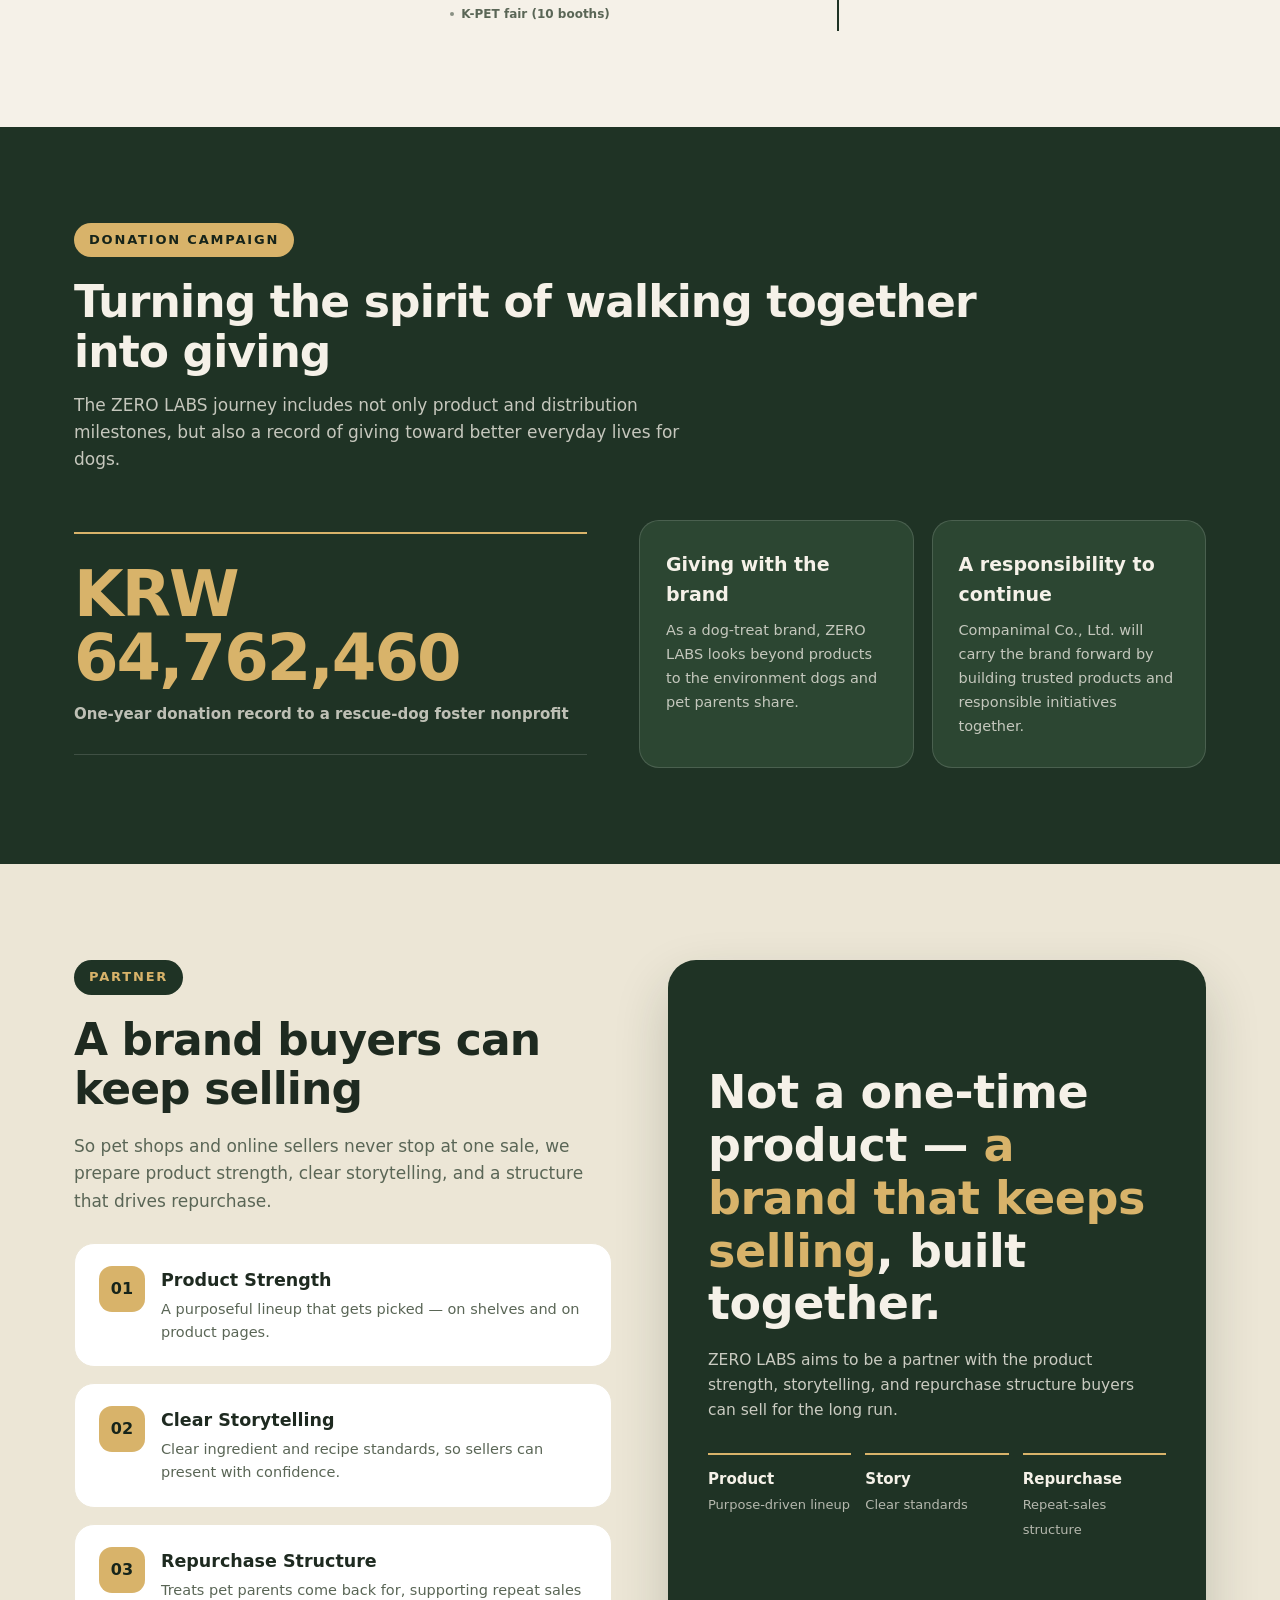
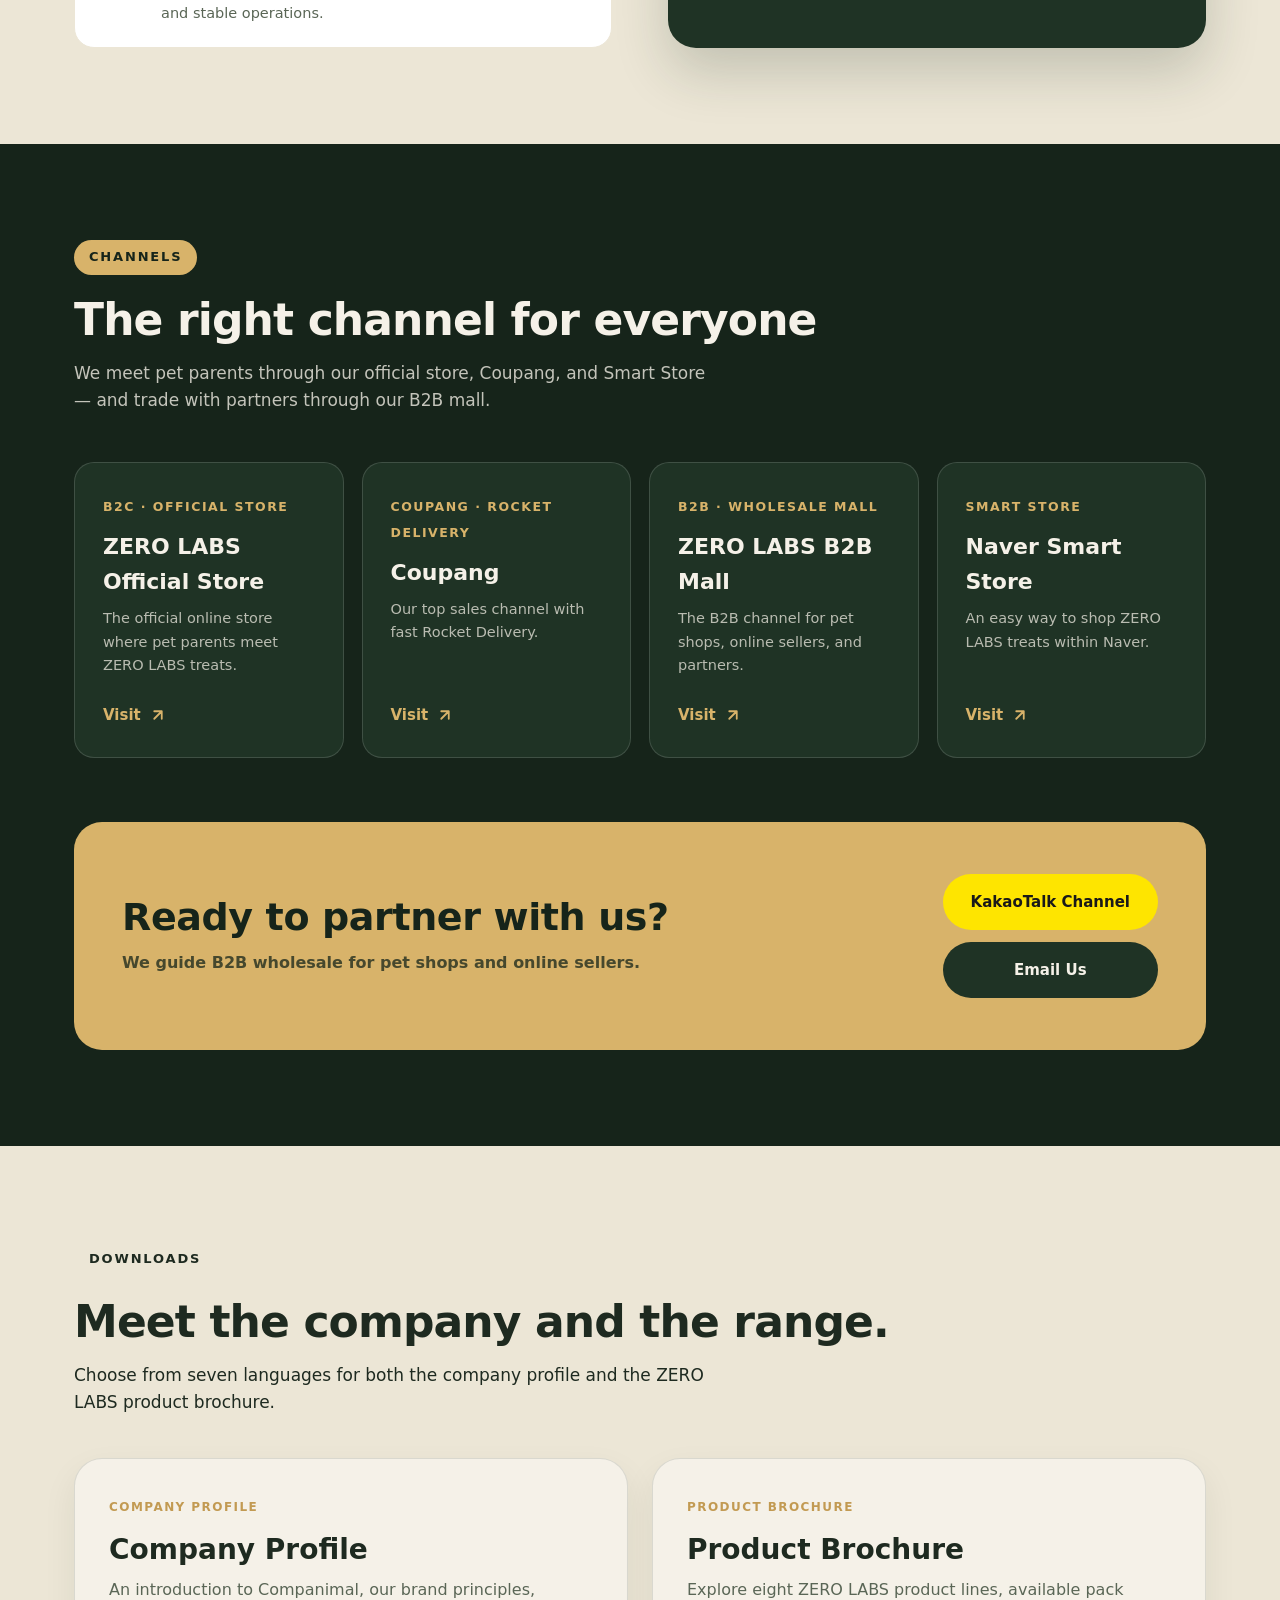
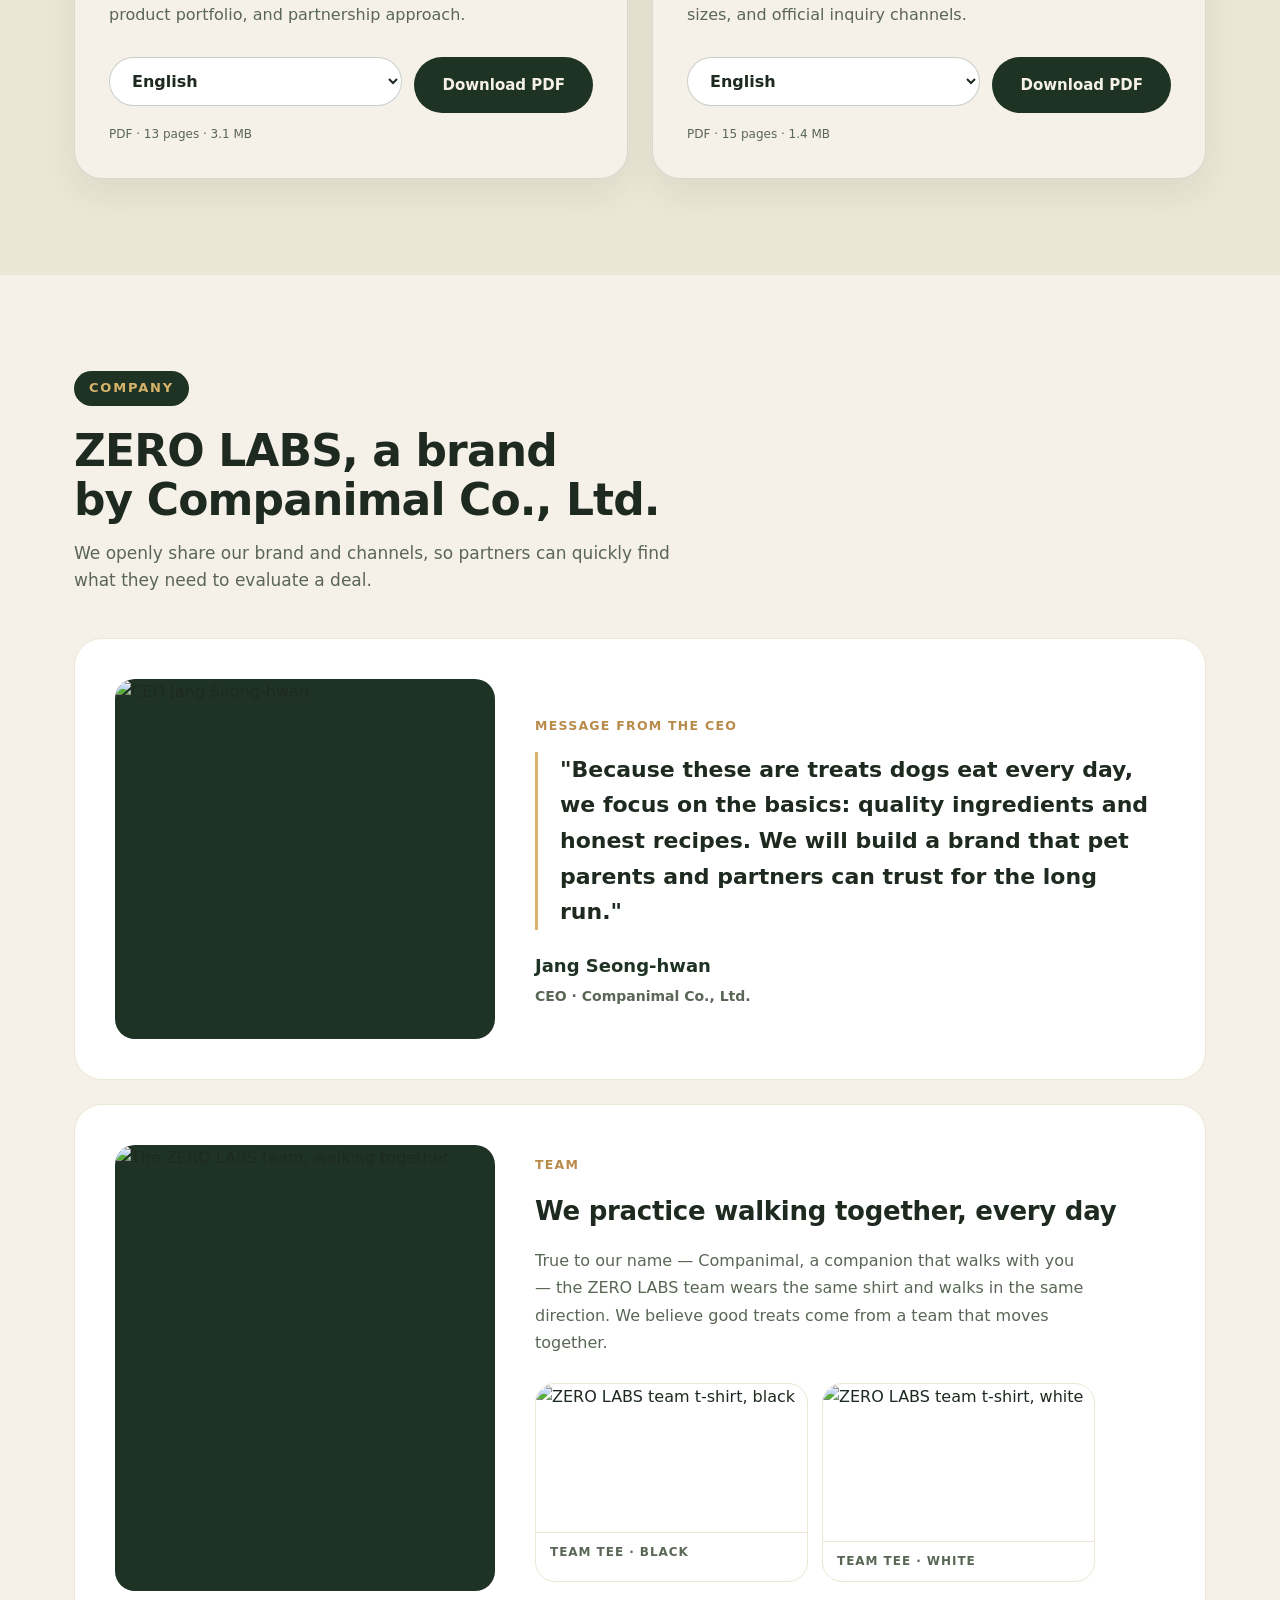
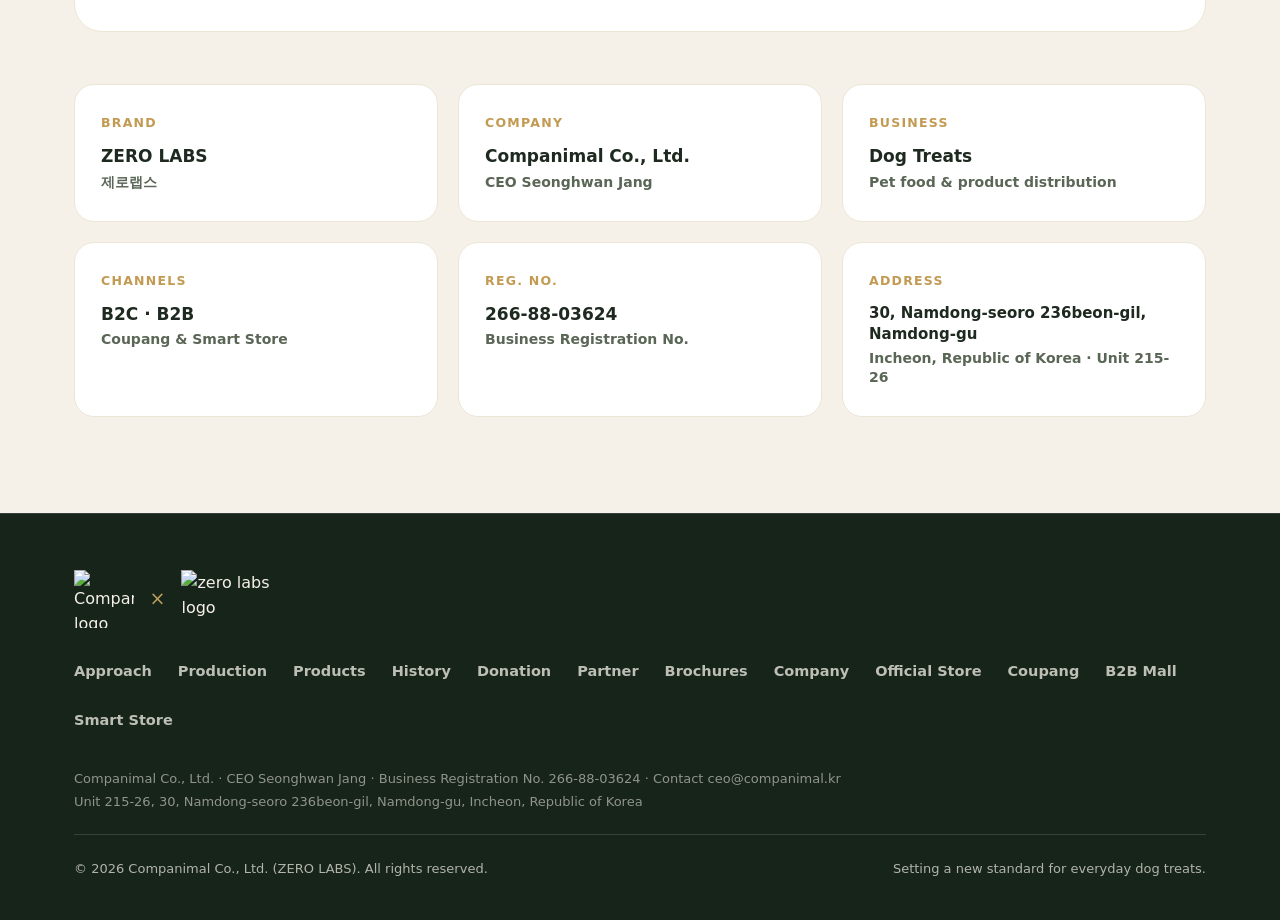
==== commit dce38d59: "Compact ownership eras into a side-by-side history timeline" ====
--- a/en/index.html
+++ b/en/index.html
@@ -76,7 +76,7 @@
 
 <link rel="preconnect" href="https://cdn.jsdelivr.net" crossorigin>
 <link rel="stylesheet" href="https://cdn.jsdelivr.net/gh/orioncactus/pretendard@v1.3.9/dist/web/static/pretendard.min.css">
-<link rel="stylesheet" href="/styles.css?v=20261116-history">
+<link rel="stylesheet" href="/styles.css?v=20261116-history-compact">
 </head>
 <body>
 
@@ -289,6 +289,7 @@
         <h2>ZERO LABS: origins and a new chapter with Companimal</h2>
         <p class="lead">Explore the brand’s earlier history and its new chapter following Companimal’s acquisition in October 2025.</p>
       </div>
+      <div class="history-eras">
       <div class="history-era history-era-past">
         <h3>2021–2024 | Before the acquisition</h3>
         <p class="era-description">ZERO LABS built its foundations through domestic distribution and overseas expansion. The milestones below predate Companimal’s acquisition.</p>
@@ -380,6 +381,7 @@
           </ul>
         </div>
         </div>
+      </div>
       </div>
     </div>
   </section>
--- a/styles.css
+++ b/styles.css
@@ -251,17 +251,30 @@
   .tl-col li+li{border-top:1px solid rgba(31,51,37,.09)}
   .tl-col li::before{content:"";position:absolute;left:0;top:18px;width:6px;height:6px;border-radius:50%;background:var(--gold)}
   .tl-col li b{font-weight:850}
-  .history-era{margin-top:44px}
-  .history-era h3{font-size:clamp(21px,2.5vw,30px);line-height:1.35;margin:0 0 12px;color:var(--green-800)}
-  .history-era .era-description{max-width:850px;color:var(--muted);line-height:1.75;margin:0}
-  .history-era .tl{margin-top:28px;grid-template-columns:repeat(4,minmax(0,1fr))}
+  .history-eras{display:grid;grid-template-columns:minmax(0,2fr) minmax(0,1fr);gap:12px 24px;margin-top:32px}
+  .history-era{display:grid;grid-template-rows:subgrid;grid-row:span 3;min-width:0}
+  .history-era h3{font-size:18px;line-height:1.4;margin:0;color:var(--green-800)}
+  .history-era .era-description{color:var(--muted);font-size:12.5px;line-height:1.6;margin:0}
+  .history-era .tl{margin-top:10px;gap:14px;grid-template-columns:repeat(4,minmax(0,1fr));align-self:start}
+  .history-era .tl-col{padding-top:30px}
+  .history-era .yr{font-size:23px;line-height:1.3;margin-bottom:12px}
+  .history-era li{font-size:12px;line-height:1.55;padding:7px 0 7px 11px;overflow-wrap:anywhere}
+  .history-era li::before{top:14px;width:4px;height:4px}
   .history-era-past .yr,.history-era-past li{color:var(--muted)}
   .history-era-past .tl::before{background:#b5b9b0}
   .history-era-past .tl-col::before{border-color:#899184}
   .history-era-past li::before{background:#899184}
-  .history-era-current{padding-top:36px;border-top:2px solid var(--green-800)}
+  .history-era-current{padding-left:20px;border-left:2px solid var(--green-800)}
   .history-era-current .tl{grid-template-columns:repeat(2,minmax(0,1fr))}
-  .history-era-current .tl-acquisition .yr{display:inline-block;padding:6px 14px;background:var(--green-800);color:var(--cream);border-radius:8px}
+  .history-era-current .tl-acquisition .yr{color:var(--green-800);text-decoration:underline;text-decoration-color:var(--gold);text-underline-offset:6px;text-decoration-thickness:3px}
+  @media(max-width:1000px){
+    .history-eras{display:block}
+    .history-era{display:block}
+    .history-era h3{margin-bottom:10px}
+    .history-era .tl{margin-top:22px}
+    .history-era-current{margin-top:28px;padding:24px 0 0;border-left:0;border-top:2px solid var(--green-800)}
+    .history-era li{font-size:13px}
+  }
   @media(max-width:920px){.history-era .tl{grid-template-columns:repeat(2,minmax(0,1fr))}}
   @media(max-width:640px){.history-era .tl{grid-template-columns:1fr}}
   @media(max-width:1100px){
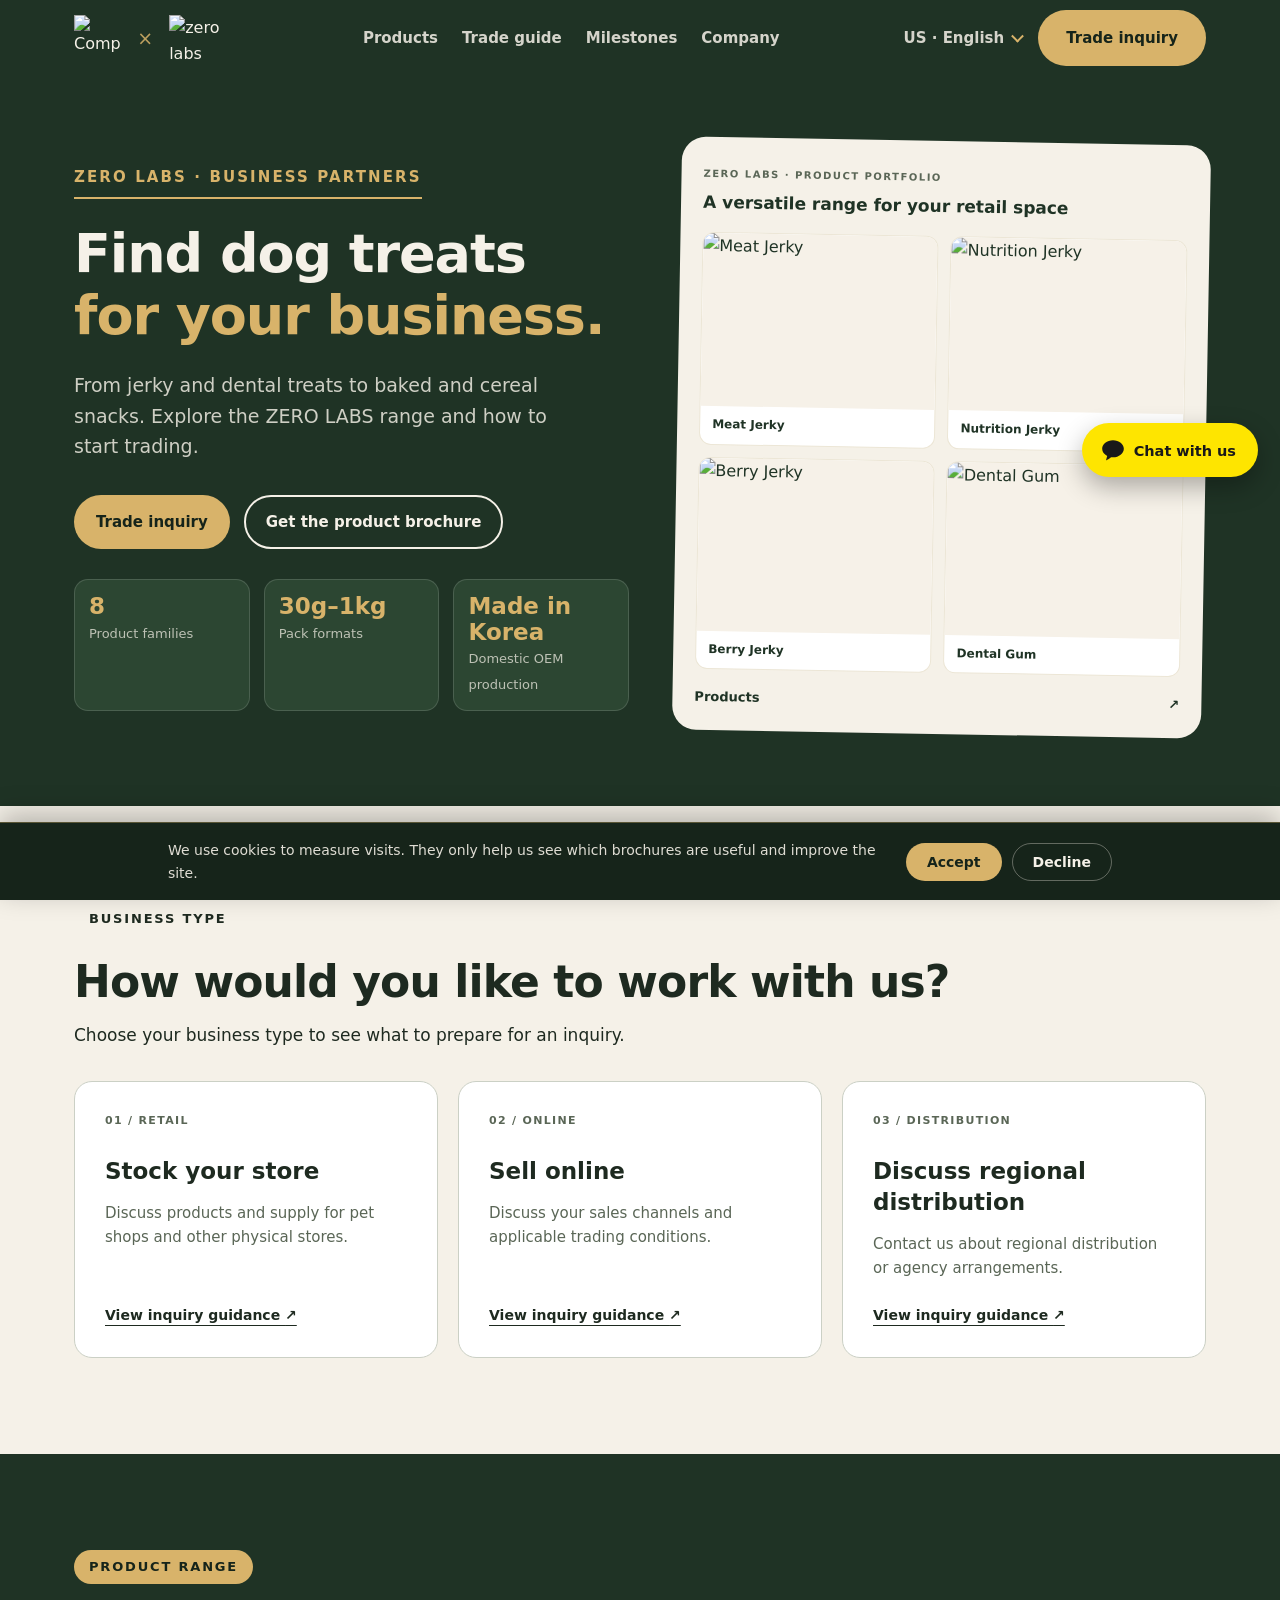
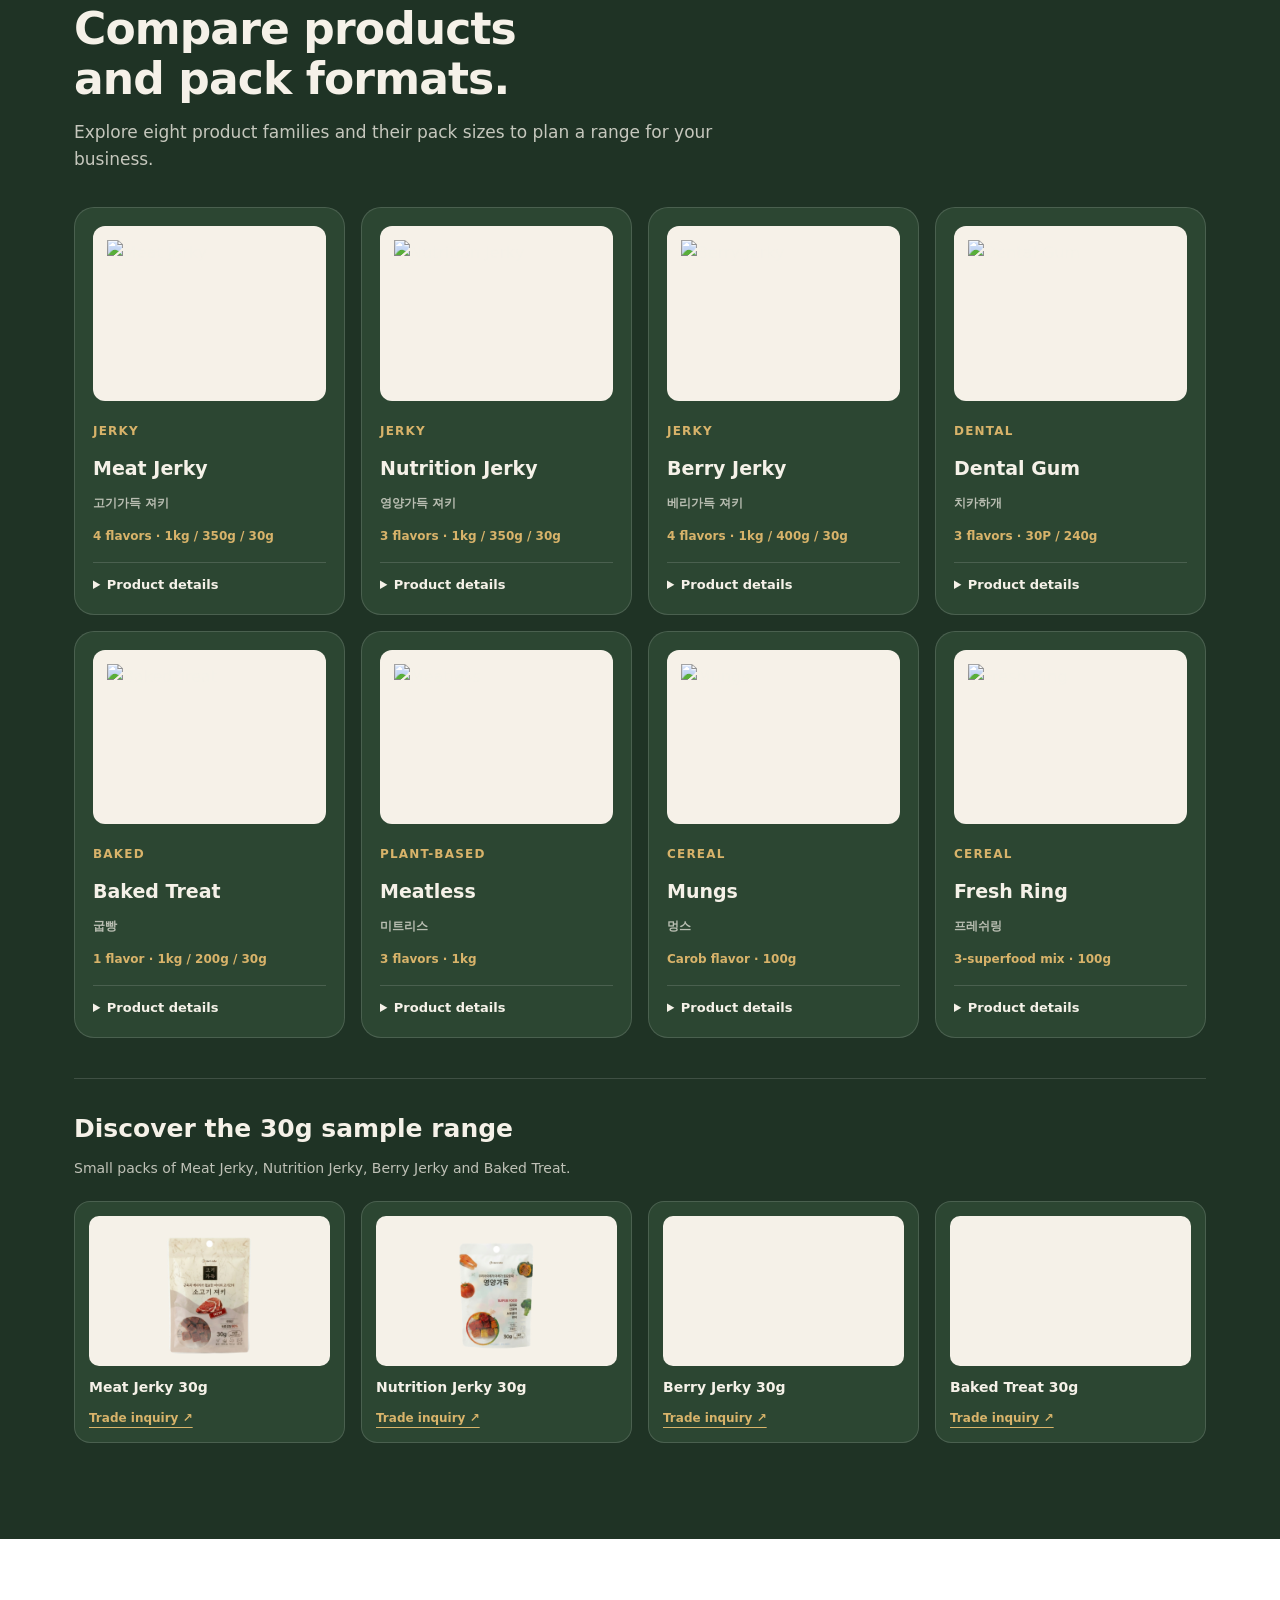
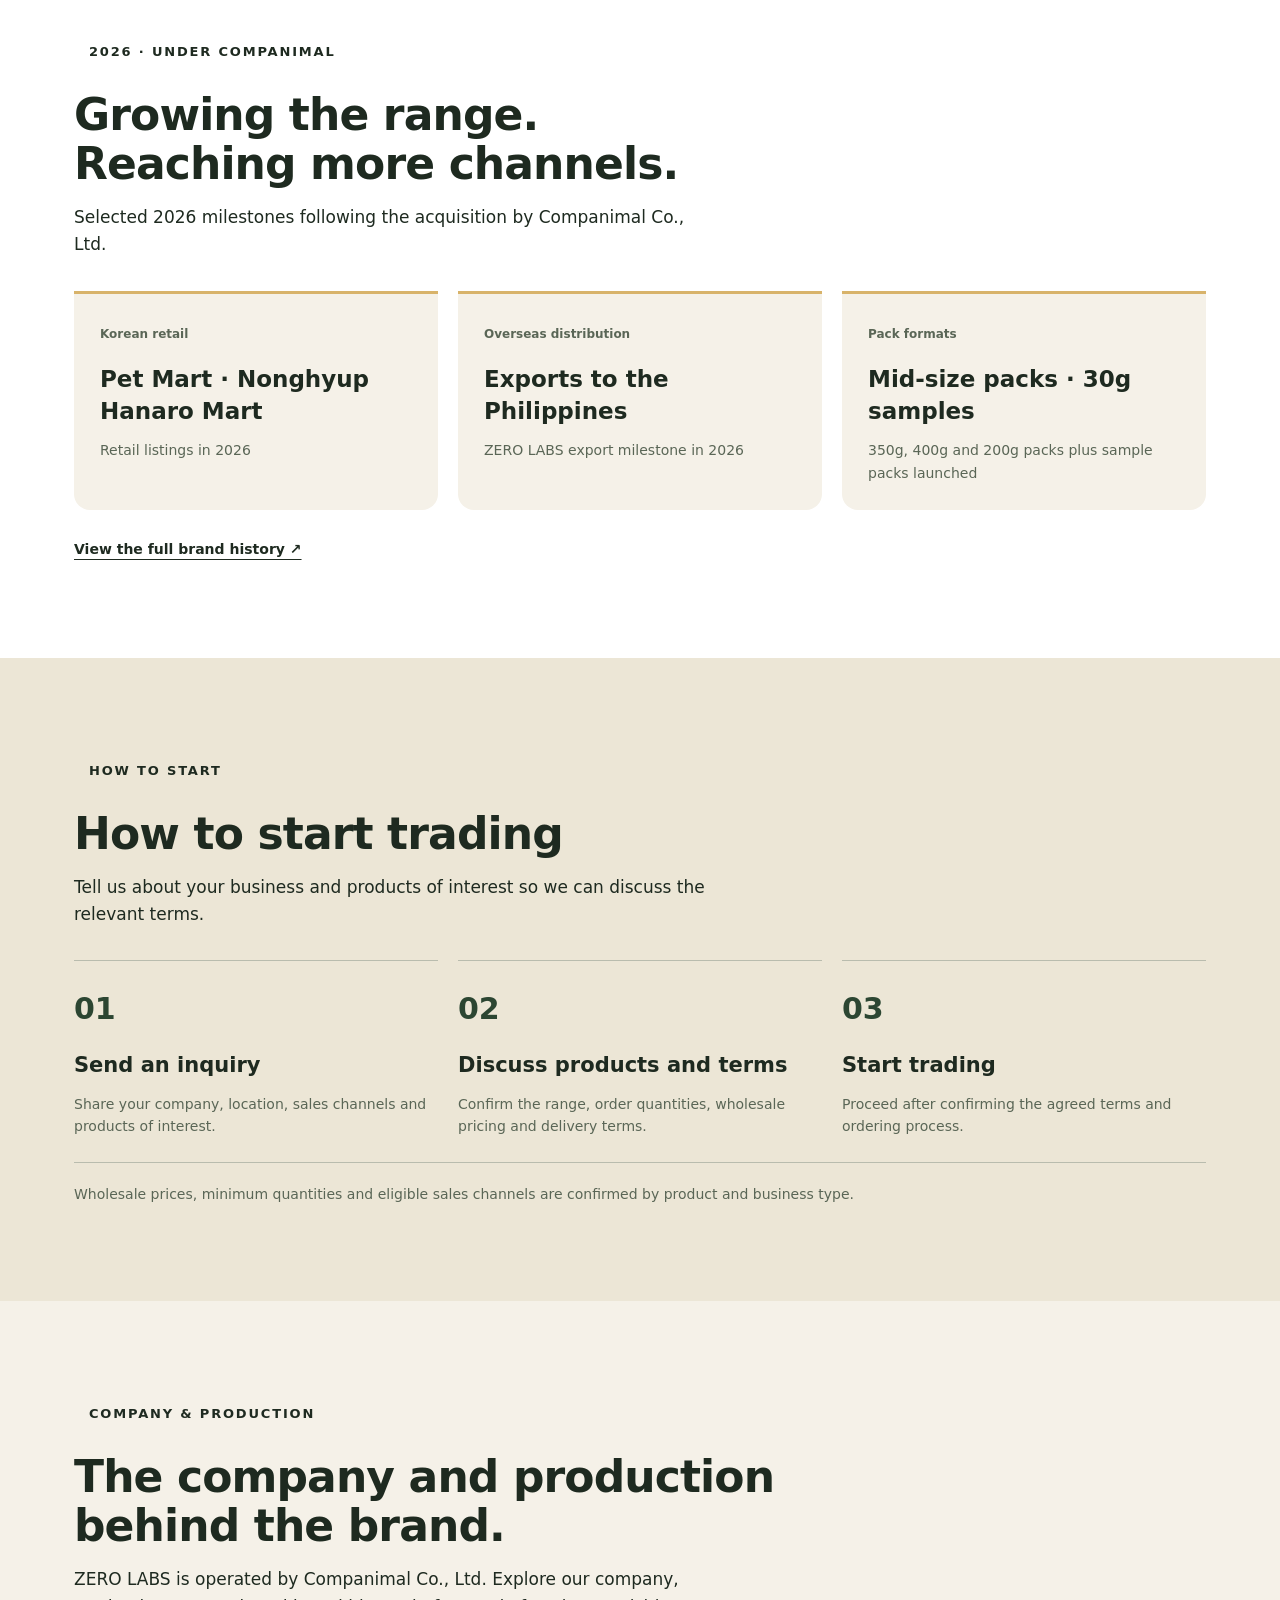
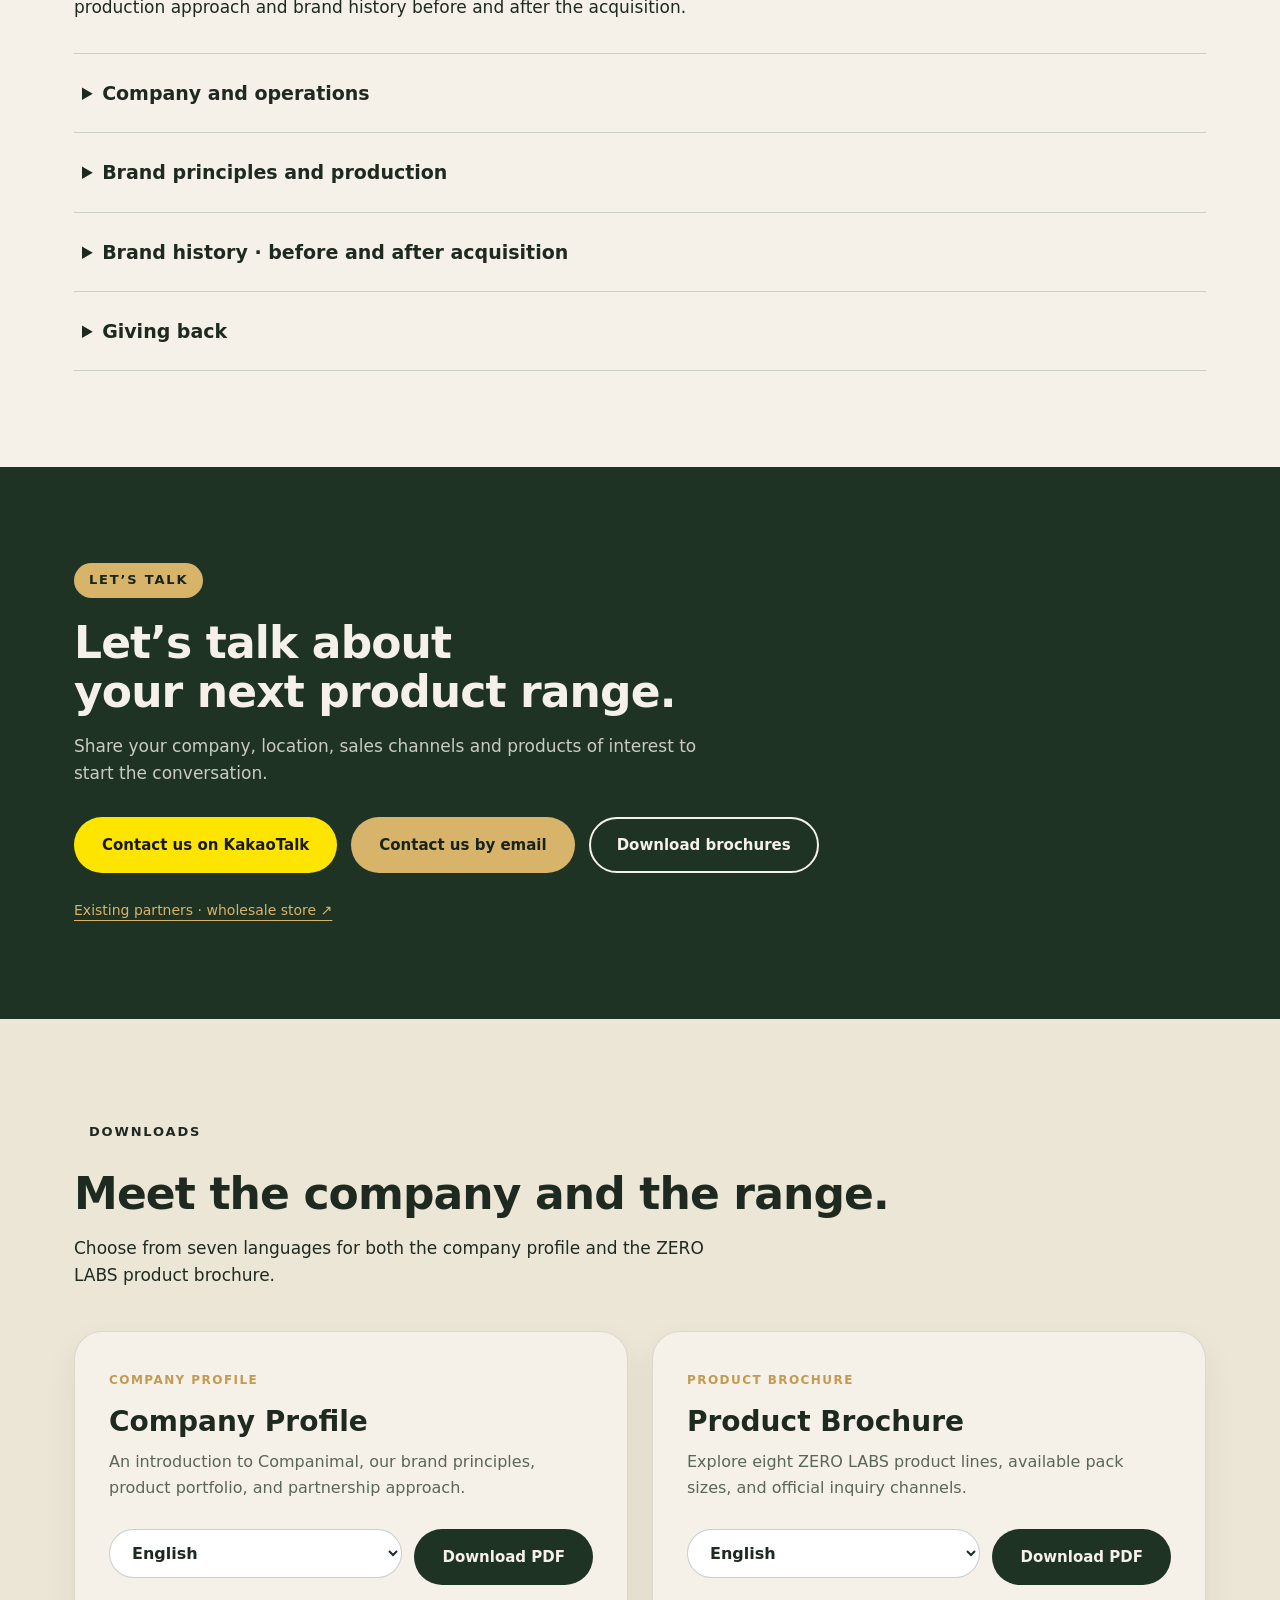
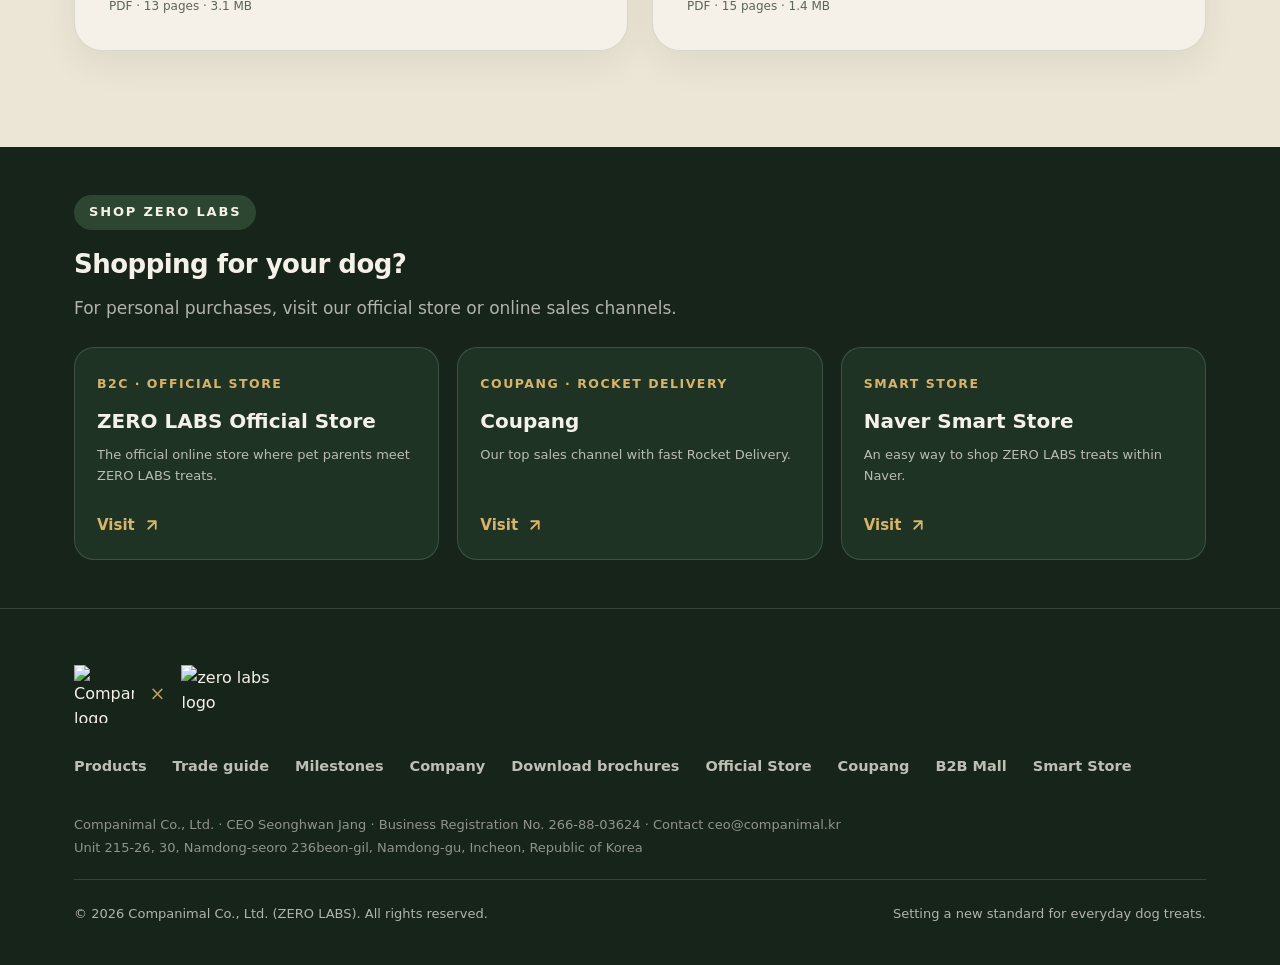
==== commit 82b693e8: "Reorganize homepage around trade inquiries and product selection" ====
--- a/en/index.html
+++ b/en/index.html
@@ -76,7 +76,7 @@
 
 <link rel="preconnect" href="https://cdn.jsdelivr.net" crossorigin>
 <link rel="stylesheet" href="https://cdn.jsdelivr.net/gh/orioncactus/pretendard@v1.3.9/dist/web/static/pretendard.min.css">
-<link rel="stylesheet" href="/styles.css?v=20261116-history-compact">
+<link rel="stylesheet" href="/styles.css?v=20261116-trade">
 </head>
 <body>
 
@@ -88,15 +88,11 @@
       <img class="lg-brand" src="/zerolabs_homepage_assets/lockup_zerolabs.webp" alt="zero labs logo" width="960" height="632">
     </a>
     <nav class="nav-links" id="navLinks">
-      <a class="link" href="#approach">Approach</a>
-      <a class="link" href="#make">Production</a>
       <a class="link" href="#products">Products</a>
-      <a class="link" href="#history">History</a>
-      <a class="link" href="#donation">Donation</a>
-      <a class="link" href="#partner">Partner</a>
-      <a class="link" href="#downloads">Brochures</a>
+      <a class="link" href="#trade">Trade guide</a>
+      <a class="link" href="#proof">Milestones</a>
       <a class="link" href="#company">Company</a>
-      <a class="btn btn-lime" href="#contact">B2B Inquiry</a>
+      <a class="btn btn-lime" href="#contact">Trade inquiry</a>
     </nav>
     <div class="nav-actions">
       <div class="lang-switch">
@@ -108,7 +104,7 @@
           <li><a class="lang-option" href="/zh-hant/">TW · 繁體中文</a></li>
         </ul>
       </div>
-      <a class="btn btn-lime btn-desktop" href="#contact">B2B Inquiry</a>
+      <a class="btn btn-lime btn-desktop" href="#contact">Trade inquiry</a>
       <button class="hamburger" id="hamburger" aria-label="Open menu" aria-expanded="false">
         <span></span><span></span><span></span>
       </button>
@@ -118,45 +114,82 @@
 
 <main id="top">
 
-  <!-- HERO -->
-  <section class="hero">
-    <div class="wrap hero-grid">
-      <div class="hero-copy">
-        <span class="hero-eyebrow">ZERO LABS</span>
-        <h1>Setting a new <span class="hl">standard</span><br class="br-d"> for everyday dog treats.</h1>
-        <p class="sub">ZERO LABS makes dog treats both pet parents and partners can trust — built on quality ingredients, balanced recipes, and a reliable supply system.</p>
-        <div class="hero-cta">
-          <a class="btn btn-lime" href="#contact">Contact for B2B</a>
-          <a class="btn btn-outline" href="#products" style="color:var(--cream)">View Products</a>
-        </div>
-        <div class="hero-stats">
-          <div class="stat"><b>8 Lines</b><span>Core treat lineup</span></div>
-          <div class="stat"><b>3 Principles</b><span>Remove · Balance · Supply</span></div>
-          <div class="stat"><b>4 Channels</b><span>B2C · B2B · Coupang · Smart Store</span></div>
-        </div>
-      </div>
-      <div class="hero-visual">
-        <div class="hero-card">
-          <img src="/zerolabs_homepage_assets/hero-dog-companion.webp" alt="A pet parent bonding with a dog over ZERO LABS treats" fetchpriority="high" width="1100" height="1650">
-        </div>
-      </div>
-    </div>
-  </section>
-
-  <!-- TRUST STRIP -->
-  <section class="trust">
+<section class="hero trade-hero"><div class="wrap hero-grid"><div class="hero-copy"><span class="hero-eyebrow">ZERO LABS · BUSINESS PARTNERS</span><h1>Find dog treats<br><span class="hl">for your business.</span></h1><p class="sub">From jerky and dental treats to baked and cereal snacks. Explore the ZERO LABS range and how to start trading.</p><div class="hero-cta"><a class="btn btn-lime" href="#contact">Trade inquiry</a><a class="btn btn-outline" href="#downloads">Get the product brochure</a></div><div class="hero-stats"><div class="stat"><b>8</b><span>Product families</span></div><div class="stat"><b>30g–1kg</b><span>Pack formats</span></div><div class="stat"><b>Made in Korea</b><span>Domestic OEM production</span></div></div></div><div class="product-showcase"><div class="showcase-heading"><span>ZERO LABS · PRODUCT PORTFOLIO</span><p>A versatile range for your retail space</p></div><div class="showcase-grid"><figure><img src="/zerolabs_homepage_assets/products/gogi.webp" alt="Meat Jerky" width="680" height="680" loading="eager"><figcaption>Meat Jerky</figcaption></figure><figure><img src="/zerolabs_homepage_assets/products/yeongyang.webp" alt="Nutrition Jerky" width="680" height="680" loading="eager"><figcaption>Nutrition Jerky</figcaption></figure><figure><img src="/zerolabs_homepage_assets/products/berry.webp" alt="Berry Jerky" width="680" height="680" loading="eager"><figcaption>Berry Jerky</figcaption></figure><figure><img src="/zerolabs_homepage_assets/products/chika.webp" alt="Dental Gum" width="680" height="680" loading="eager"><figcaption>Dental Gum</figcaption></figure></div><a class="showcase-link" href="#products">Products <span aria-hidden="true">↗</span></a></div></div></section>
+
+<section class="sec trade-entry" id="trade"><div class="wrap"><div class="sec-head"><span class="sec-tag">BUSINESS TYPE</span><h2>How would you like to work with us?</h2><p class="lead">Choose your business type to see what to prepare for an inquiry.</p></div><div class="trade-grid"><a class="trade-card" href="#contact" data-trade-type="retail" data-inquiry-label="Stock your store" data-inquiry-guide="Please share your store name, location and products of interest."><span class="trade-number">01 / RETAIL</span><h3>Stock your store</h3><p>Discuss products and supply for pet shops and other physical stores.</p><span class="text-link">View inquiry guidance <span aria-hidden="true">↗</span></span></a><a class="trade-card" href="#contact" data-trade-type="online" data-inquiry-label="Sell online" data-inquiry-guide="Please share your company, sales channels and products of interest. Channel eligibility and terms are confirmed individually."><span class="trade-number">02 / ONLINE</span><h3>Sell online</h3><p>Discuss your sales channels and applicable trading conditions.</p><span class="text-link">View inquiry guidance <span aria-hidden="true">↗</span></span></a><a class="trade-card" href="#contact" data-trade-type="distribution" data-inquiry-label="Discuss regional distribution" data-inquiry-guide="Please share your company, target region and current distribution channels. Regional availability is confirmed individually."><span class="trade-number">03 / DISTRIBUTION</span><h3>Discuss regional distribution</h3><p>Contact us about regional distribution or agency arrangements.</p><span class="text-link">View inquiry guidance <span aria-hidden="true">↗</span></span></a></div></div></section>
+
+<section class="sec products buyer-products" id="products"><div class="wrap"><div class="sec-head"><span class="sec-tag">PRODUCT RANGE</span><h2>Compare products<br>and pack formats.</h2><p class="lead">Explore eight product families and their pack sizes to plan a range for your business.</p></div><div class="prod-grid"><div class="pcard"><div class="pimg"><img src="/zerolabs_homepage_assets/products/gogi.webp" alt="Meat Jerky" width="680" height="680" loading="lazy" decoding="async"></div>
+          <span class="tag">Jerky</span><h3>Meat Jerky</h3><span class="en">고기가득 져키</span>
+
+          <p class="pspec">4 flavors · 1kg / 350g / 30g</p><details class="product-details"><summary>Product details</summary><p class="pdesc">Premium jerky made with 80% meat — our flagship high-protein, high-palatability line.</p><a class="text-link" href="#contact" data-inquiry-label="Meat Jerky" data-inquiry-guide="Share your company, location, sales channels and products of interest to start the conversation.">Ask about this product ↗</a></details></div><div class="pcard"><div class="pimg"><img src="/zerolabs_homepage_assets/products/yeongyang.webp" alt="Nutrition Jerky" width="680" height="680" loading="lazy" decoding="async"></div>
+          <span class="tag">Jerky</span><h3>Nutrition Jerky</h3><span class="en">영양가득 져키</span>
+
+          <p class="pspec">3 flavors · 1kg / 350g / 30g</p><details class="product-details"><summary>Product details</summary><p class="pdesc">A superfood-inspired jerky, balanced for everyday feeding.</p><a class="text-link" href="#contact" data-inquiry-label="Nutrition Jerky" data-inquiry-guide="Share your company, location, sales channels and products of interest to start the conversation.">Ask about this product ↗</a></details></div><div class="pcard"><div class="pimg"><img src="/zerolabs_homepage_assets/products/berry.webp" alt="Berry Jerky" width="680" height="680" loading="lazy" decoding="async"></div>
+          <span class="tag">Jerky</span><h3>Berry Jerky</h3><span class="en">베리가득 져키</span>
+
+          <p class="pspec">4 flavors · 1kg / 400g / 30g</p><details class="product-details"><summary>Product details</summary><p class="pdesc">A fruit-inspired premium jerky with a light, refreshing flavor.</p><a class="text-link" href="#contact" data-inquiry-label="Berry Jerky" data-inquiry-guide="Share your company, location, sales channels and products of interest to start the conversation.">Ask about this product ↗</a></details></div><div class="pcard"><div class="pimg"><img src="/zerolabs_homepage_assets/products/chika.webp" alt="Dental Gum" width="680" height="680" loading="lazy" decoding="async"></div>
+          <span class="tag">Dental</span><h3>Dental Gum</h3><span class="en">치카하개</span>
+
+          <p class="pspec">3 flavors · 30P / 240g</p><details class="product-details"><summary>Product details</summary><p class="pdesc">A foaming dental gum for dogs that supports a daily oral-care routine.</p><a class="text-link" href="#contact" data-inquiry-label="Dental Gum" data-inquiry-guide="Share your company, location, sales channels and products of interest to start the conversation.">Ask about this product ↗</a></details></div><div class="pcard"><div class="pimg"><img src="/zerolabs_homepage_assets/products/gupbbang.webp" alt="Baked Treat" width="680" height="680" loading="lazy" decoding="async"></div>
+          <span class="tag">Baked</span><h3>Baked Treat</h3><span class="en">굽빵</span>
+
+          <p class="pspec">1 flavor · 1kg / 200g / 30g</p><details class="product-details"><summary>Product details</summary><p class="pdesc">Soft, low-temperature oven-baked jerky — great for rewards and training.</p><a class="text-link" href="#contact" data-inquiry-label="Baked Treat" data-inquiry-guide="Share your company, location, sales channels and products of interest to start the conversation.">Ask about this product ↗</a></details></div><div class="pcard"><div class="pimg"><img src="/zerolabs_homepage_assets/products/meatless.webp" alt="Meatless" width="680" height="680" loading="lazy" decoding="async"></div>
+          <span class="tag">Plant-based</span><h3>Meatless</h3><span class="en">미트리스</span>
+
+          <p class="pspec">3 flavors · 1kg</p><details class="product-details"><summary>Product details</summary><p class="pdesc">A plant-based premium jerky — an option for dogs sensitive to specific proteins.</p><a class="text-link" href="#contact" data-inquiry-label="Meatless" data-inquiry-guide="Share your company, location, sales channels and products of interest to start the conversation.">Ask about this product ↗</a></details></div><div class="pcard"><div class="pimg"><img src="/zerolabs_homepage_assets/products/mungs.webp" alt="Mungs" width="680" height="680" loading="lazy" decoding="async"></div>
+          <span class="tag">Cereal</span><h3>Mungs</h3><span class="en">멍스</span>
+
+          <p class="pspec">Carob flavor · 100g</p><details class="product-details"><summary>Product details</summary><p class="pdesc">A dog cereal treat inspired by breakfast cereal — a fun new way to feed.</p><a class="text-link" href="#contact" data-inquiry-label="Mungs" data-inquiry-guide="Share your company, location, sales channels and products of interest to start the conversation.">Ask about this product ↗</a></details></div><div class="pcard"><div class="pimg"><img src="/zerolabs_homepage_assets/products/fresh.webp" alt="Fresh Ring" width="680" height="680" loading="lazy" decoding="async"></div>
+          <span class="tag">Cereal</span><h3>Fresh Ring</h3><span class="en">프레쉬링</span>
+
+          <p class="pspec">3-superfood mix · 100g</p><details class="product-details"><summary>Product details</summary><p class="pdesc">A fruit-ring-style dog cereal treat, packed with superfoods.</p><a class="text-link" href="#contact" data-inquiry-label="Fresh Ring" data-inquiry-guide="Share your company, location, sales channels and products of interest to start the conversation.">Ask about this product ↗</a></details></div></div><div class="sample-range"><h3>Discover the 30g sample range</h3><p>Small packs of Meat Jerky, Nutrition Jerky, Berry Jerky and Baked Treat.</p><div class="sample-grid"><a class="sample-card" href="#contact" data-inquiry-label="Meat Jerky 30g" data-inquiry-guide="Share your company, location, sales channels and products of interest to start the conversation."><img src="/zerolabs_homepage_assets/products/product-trial-meat.png" alt="Meat Jerky 30g" width="1440" height="1440" loading="lazy" decoding="async"><span>Meat Jerky 30g</span><span class="text-link">Trade inquiry ↗</span></a><a class="sample-card" href="#contact" data-inquiry-label="Nutrition Jerky 30g" data-inquiry-guide="Share your company, location, sales channels and products of interest to start the conversation."><img src="/zerolabs_homepage_assets/products/product-trial-nutrition.png" alt="Nutrition Jerky 30g" width="1440" height="1440" loading="lazy" decoding="async"><span>Nutrition Jerky 30g</span><span class="text-link">Trade inquiry ↗</span></a><a class="sample-card" href="#contact" data-inquiry-label="Berry Jerky 30g" data-inquiry-guide="Share your company, location, sales channels and products of interest to start the conversation."><img src="/zerolabs_homepage_assets/products/product-trial-berry.png" alt="Berry Jerky 30g" width="1440" height="1440" loading="lazy" decoding="async"><span>Berry Jerky 30g</span><span class="text-link">Trade inquiry ↗</span></a><a class="sample-card" href="#contact" data-inquiry-label="Baked Treat 30g" data-inquiry-guide="Share your company, location, sales channels and products of interest to start the conversation."><img src="/zerolabs_homepage_assets/products/product-trial-baked.png" alt="Baked Treat 30g" width="1440" height="1440" loading="lazy" decoding="async"><span>Baked Treat 30g</span><span class="text-link">Trade inquiry ↗</span></a></div></div></div></section>
+
+<section class="sec trade-proof" id="proof"><div class="wrap"><div class="sec-head"><span class="sec-tag">2026 · UNDER COMPANIMAL</span><h2>Growing the range.<br>Reaching more channels.</h2><p class="lead">Selected 2026 milestones following the acquisition by Companimal Co., Ltd.</p></div><div class="proof-grid"><article class="proof-card"><span>Korean retail</span><h3>Pet Mart · Nonghyup Hanaro Mart</h3><p>Retail listings in 2026</p></article><article class="proof-card"><span>Overseas distribution</span><h3>Exports to the Philippines</h3><p>ZERO LABS export milestone in 2026</p></article><article class="proof-card"><span>Pack formats</span><h3>Mid-size packs · 30g samples</h3><p>350g, 400g and 200g packs plus sample packs launched</p></article></div><a class="text-link history-link" href="#history">View the full brand history ↗</a></div></section>
+
+<section class="sec trade-process" id="trade-process"><div class="wrap"><div class="sec-head"><span class="sec-tag">HOW TO START</span><h2>How to start trading</h2><p class="lead">Tell us about your business and products of interest so we can discuss the relevant terms.</p></div><ol class="trade-steps"><li><span>01</span><h3>Send an inquiry</h3><p>Share your company, location, sales channels and products of interest.</p></li><li><span>02</span><h3>Discuss products and terms</h3><p>Confirm the range, order quantities, wholesale pricing and delivery terms.</p></li><li><span>03</span><h3>Start trading</h3><p>Proceed after confirming the agreed terms and ordering process.</p></li></ol><p class="trade-note">Wholesale prices, minimum quantities and eligible sales channels are confirmed by product and business type.</p></div></section>
+
+<section class="sec company-hub" id="company"><div class="wrap"><div class="sec-head"><span class="sec-tag">COMPANY & PRODUCTION</span><h2>The company and production<br>behind the brand.</h2><p class="lead">ZERO LABS is operated by Companimal Co., Ltd. Explore our company, production approach and brand history before and after the acquisition.</p></div><div class="company-disclosures"><details class="company-disclosure"><summary>Company and operations</summary><section class="company" id="company-profile">
     <div class="wrap">
-      <p>Treats pet parents can trust. Products partners can keep selling.</p>
-      <div class="chips">
-        <div class="t-item"><span class="t-ico">✓</span><span class="t-txt"><b>Quality Ingredients</b><span>Sourced in Korea</span></span></div>
-        <div class="t-item"><span class="t-ico">✓</span><span class="t-txt"><b>Balanced Recipes</b><span>Designed by purpose</span></span></div>
-        <div class="t-item"><span class="t-ico">✓</span><span class="t-txt"><b>Reliable Supply</b><span>OEM by Korean manufacturers</span></span></div>
-      </div>
-    </div>
-  </section>
-
-  <!-- APPROACH -->
-  <section class="sec approach" id="approach">
+      <div class="sec-head">
+        <span class="sec-tag">Company</span>
+        <h2>ZERO LABS, a brand<br>by Companimal Co., Ltd.</h2>
+        <p class="lead">We openly share our brand and channels, so partners can quickly find what they need to evaluate a deal.</p>
+      </div>
+
+      <!-- 대표 인사말 (플레이스홀더 — 실제 대표자 성함·사진·문구로 교체) -->
+      <div class="ceo">
+        <div class="ceo-photo"><img src="/zerolabs_homepage_assets/ceo_jangseonghwan.webp" alt="CEO Jang Seong-hwan" width="760" height="1140" loading="lazy" decoding="async"></div>
+        <div class="ceo-body">
+          <span class="ceo-tag">Message from the CEO</span>
+          <blockquote class="ceo-quote">"Because these are treats dogs eat every day, we focus on the basics: quality ingredients and honest recipes. We will build a brand that pet parents and partners can trust for the long run."</blockquote>
+          <div class="ceo-name">Jang Seong-hwan<span>CEO · Companimal Co., Ltd.</span></div>
+        </div>
+      </div>
+
+      <!-- 팀 컬처 -->
+      <div class="team">
+        <div class="team-photo"><img src="/zerolabs_homepage_assets/team_walk.webp" alt="The ZERO LABS team, walking together" loading="lazy" width="900" height="1056"></div>
+        <div class="team-body">
+          <span class="ceo-tag">Team</span>
+          <h3>We practice walking together, every day</h3>
+          <p>True to our name — Companimal, a companion that walks with you — the ZERO LABS team wears the same shirt and walks in the same direction. We believe good treats come from a team that moves together.</p>
+          <div class="team-tees">
+            <figure><img src="/zerolabs_homepage_assets/tee_black.webp" alt="ZERO LABS team t-shirt, black" loading="lazy" width="900" height="494"><figcaption>Team Tee · Black</figcaption></figure>
+            <figure><img src="/zerolabs_homepage_assets/tee_white.webp" alt="ZERO LABS team t-shirt, white" loading="lazy" width="900" height="521"><figcaption>Team Tee · White</figcaption></figure>
+          </div>
+        </div>
+      </div>
+
+      <div class="profile">
+        <div class="prow"><div class="lbl">Brand</div><div class="val">ZERO LABS<small>제로랩스</small></div></div>
+        <div class="prow"><div class="lbl">Company</div><div class="val">Companimal Co., Ltd.<small>CEO Seonghwan Jang</small></div></div>
+        <div class="prow"><div class="lbl">Business</div><div class="val">Dog Treats<small>Pet food &amp; product distribution</small></div></div>
+        <div class="prow"><div class="lbl">Channels</div><div class="val">B2C · B2B<small>Coupang &amp; Smart Store</small></div></div>
+        <div class="prow"><div class="lbl">Reg. No.</div><div class="val">266-88-03624<small>Business Registration No.</small></div></div>
+        <div class="prow"><div class="lbl">Address</div><div class="val" style="font-size:15px">30, Namdong-seoro 236beon-gil, Namdong-gu<small>Incheon, Republic of Korea · Unit 215-26</small></div></div>
+      </div>
+    </div>
+  </section></details><details class="company-disclosure"><summary>Brand principles and production</summary><section class="sec approach" id="approach">
     <div class="wrap">
       <div class="sec-head">
         <span class="sec-tag">Approach</span>
@@ -185,9 +218,7 @@
       </div>
     </div>
   </section>
-
-  <!-- MADE IN KOREA / 생산 -->
-  <section class="sec make" id="make">
+<section class="sec make" id="make">
     <div class="wrap">
       <div class="sec-head">
         <span class="sec-tag">Made in Korea</span>
@@ -215,74 +246,7 @@
         </div>
       </div>
     </div>
-  </section>
-
-  <!-- PRODUCTS -->
-  <section class="sec products" id="products">
-    <div class="wrap">
-      <div class="prod-head">
-        <div class="sec-head">
-          <span class="sec-tag">Products</span>
-          <h2>Eight purposeful lines<br>of dog treats</h2>
-          <p class="lead">Jerky, dental, baked, plant-based, and cereal — a portfolio built to match every customer need.</p>
-        </div>
-        <a class="btn btn-lime" href="https://zerolabs.co.kr/" target="_blank" rel="noopener">View all at official store</a>
-      </div>
-      <div class="prod-grid">
-        <div class="pcard"><div class="pimg"><img src="/zerolabs_homepage_assets/products/gogi.webp" alt="Meat Jerky" width="680" height="680" loading="lazy" decoding="async"></div>
-          <span class="no">01</span><span class="tag">Jerky</span><h3>Meat Jerky</h3><span class="en">고기가득 져키</span>
-          <p class="pdesc">Premium jerky made with 80% meat — our flagship high-protein, high-palatability line.</p>
-          <p class="pspec">4 flavors · 1kg / 350g / 30g</p></div>
-        <div class="pcard"><div class="pimg"><img src="/zerolabs_homepage_assets/products/yeongyang.webp" alt="Nutrition Jerky" width="680" height="680" loading="lazy" decoding="async"></div>
-          <span class="no">02</span><span class="tag">Jerky</span><h3>Nutrition Jerky</h3><span class="en">영양가득 져키</span>
-          <p class="pdesc">A superfood-inspired jerky, balanced for everyday feeding.</p>
-          <p class="pspec">3 flavors · 1kg / 350g / 30g</p></div>
-        <div class="pcard"><div class="pimg"><img src="/zerolabs_homepage_assets/products/berry.webp" alt="Berry Jerky" width="680" height="680" loading="lazy" decoding="async"></div>
-          <span class="no">03</span><span class="tag">Jerky</span><h3>Berry Jerky</h3><span class="en">베리가득 져키</span>
-          <p class="pdesc">A fruit-inspired premium jerky with a light, refreshing flavor.</p>
-          <p class="pspec">4 flavors · 1kg / 400g / 30g</p></div>
-        <div class="pcard"><div class="pimg"><img src="/zerolabs_homepage_assets/products/chika.webp" alt="Dental Gum" width="680" height="680" loading="lazy" decoding="async"></div>
-          <span class="no">04</span><span class="tag">Dental</span><h3>Dental Gum</h3><span class="en">치카하개</span>
-          <p class="pdesc">A foaming dental gum for dogs that supports a daily oral-care routine.</p>
-          <p class="pspec">3 flavors · 30P / 240g</p></div>
-        <div class="pcard"><div class="pimg"><img src="/zerolabs_homepage_assets/products/gupbbang.webp" alt="Baked Treat" width="680" height="680" loading="lazy" decoding="async"></div>
-          <span class="no">05</span><span class="tag">Baked</span><h3>Baked Treat</h3><span class="en">굽빵</span>
-          <p class="pdesc">Soft, low-temperature oven-baked jerky — great for rewards and training.</p>
-          <p class="pspec">1 flavor · 1kg / 200g / 30g</p></div>
-        <div class="pcard"><div class="pimg"><img src="/zerolabs_homepage_assets/products/meatless.webp" alt="Meatless" width="680" height="680" loading="lazy" decoding="async"></div>
-          <span class="no">06</span><span class="tag">Plant-based</span><h3>Meatless</h3><span class="en">미트리스</span>
-          <p class="pdesc">A plant-based premium jerky — an option for dogs sensitive to specific proteins.</p>
-          <p class="pspec">3 flavors · 1kg</p></div>
-        <div class="pcard"><div class="pimg"><img src="/zerolabs_homepage_assets/products/mungs.webp" alt="Mungs" width="680" height="680" loading="lazy" decoding="async"></div>
-          <span class="no">07</span><span class="tag">Cereal</span><h3>Mungs</h3><span class="en">멍스</span>
-          <p class="pdesc">A dog cereal treat inspired by breakfast cereal — a fun new way to feed.</p>
-          <p class="pspec">Carob flavor · 100g</p></div>
-        <div class="pcard"><div class="pimg"><img src="/zerolabs_homepage_assets/products/fresh.webp" alt="Fresh Ring" width="680" height="680" loading="lazy" decoding="async"></div>
-          <span class="no">08</span><span class="tag">Cereal</span><h3>Fresh Ring</h3><span class="en">프레쉬링</span>
-          <p class="pdesc">A fruit-ring-style dog cereal treat, packed with superfoods.</p>
-          <p class="pspec">3-superfood mix · 100g</p></div>
-        <div class="pcard"><div class="pimg"><img src="/zerolabs_homepage_assets/products/product-trial-meat.png" alt="Meat Jerky 30g" width="1440" height="1440" loading="lazy" decoding="async"></div>
-          <span class="no">09</span><span class="tag">Trial Pack</span><h3>Meat Jerky 30g</h3><span class="en">고기가득 져키</span>
-          <p class="pdesc">Try Meat Jerky in a compact 30g pack.</p>
-          <p class="pspec">30g · Trial pack</p></div>
-        <div class="pcard"><div class="pimg"><img src="/zerolabs_homepage_assets/products/product-trial-nutrition.png" alt="Nutrition Jerky 30g" width="1440" height="1440" loading="lazy" decoding="async"></div>
-          <span class="no">10</span><span class="tag">Trial Pack</span><h3>Nutrition Jerky 30g</h3><span class="en">영양가득 져키</span>
-          <p class="pdesc">Try Nutrition Jerky in a compact 30g pack.</p>
-          <p class="pspec">30g · Trial pack</p></div>
-        <div class="pcard"><div class="pimg"><img src="/zerolabs_homepage_assets/products/product-trial-berry.png" alt="Berry Jerky 30g" width="1440" height="1440" loading="lazy" decoding="async"></div>
-          <span class="no">11</span><span class="tag">Trial Pack</span><h3>Berry Jerky 30g</h3><span class="en">베리가득 져키</span>
-          <p class="pdesc">Try Berry Jerky in a compact 30g pack.</p>
-          <p class="pspec">30g · Trial pack</p></div>
-        <div class="pcard"><div class="pimg"><img src="/zerolabs_homepage_assets/products/product-trial-baked.png" alt="Baked Treat 30g" width="1440" height="1440" loading="lazy" decoding="async"></div>
-          <span class="no">12</span><span class="tag">Trial Pack</span><h3>Baked Treat 30g</h3><span class="en">굽빵</span>
-          <p class="pdesc">Try Baked Treat in a compact 30g pack.</p>
-          <p class="pspec">30g · Trial pack</p></div>
-      </div>
-    </div>
-  </section>
-
-  <!-- HISTORY / 연혁 -->
-  <section class="sec history" id="history">
+  </section></details><details class="company-disclosure"><summary>Brand history · before and after acquisition</summary><section class="sec history" id="history">
     <div class="wrap">
       <div class="sec-head">
         <span class="sec-tag">History</span>
@@ -384,10 +348,7 @@
       </div>
       </div>
     </div>
-  </section>
-
-  <!-- DONATION CAMPAIGN -->
-  <section class="sec donation" id="donation">
+  </section></details><details class="company-disclosure"><summary>Giving back</summary><section class="sec donation" id="donation">
     <div class="wrap">
       <div class="sec-head">
         <span class="sec-tag">Donation Campaign</span>
@@ -411,100 +372,11 @@
         </div>
       </div>
     </div>
-  </section>
-
-  <!-- PARTNER -->
-  <section class="sec partner" id="partner">
-    <div class="wrap partner-grid">
-      <div>
-        <span class="sec-tag">Partner</span>
-        <h2>A brand buyers can keep selling</h2>
-        <p class="lead">So pet shops and online sellers never stop at one sale, we prepare product strength, clear storytelling, and a structure that drives repurchase.</p>
-        <div class="partner-list">
-          <div class="pl-item">
-            <span class="k">01</span>
-            <div><h3>Product Strength</h3><p>A purposeful lineup that gets picked — on shelves and on product pages.</p></div>
-          </div>
-          <div class="pl-item">
-            <span class="k">02</span>
-            <div><h3>Clear Storytelling</h3><p>Clear ingredient and recipe standards, so sellers can present with confidence.</p></div>
-          </div>
-          <div class="pl-item">
-            <span class="k">03</span>
-            <div><h3>Repurchase Structure</h3><p>Treats pet parents come back for, supporting repeat sales and stable operations.</p></div>
-          </div>
-        </div>
-      </div>
-      <div class="partner-visual">
-        <div class="big">Not a one-time product — <span class="hl">a brand that keeps selling</span>, built together.</div>
-        <p>ZERO LABS aims to be a partner with the product strength, storytelling, and repurchase structure buyers can sell for the long run.</p>
-        <div class="pv-metrics">
-          <div class="pv-metric"><b>Product</b><span>Purpose-driven lineup</span></div>
-          <div class="pv-metric"><b>Story</b><span>Clear standards</span></div>
-          <div class="pv-metric"><b>Repurchase</b><span>Repeat-sales structure</span></div>
-        </div>
-      </div>
-    </div>
-  </section>
-
-  <!-- CHANNELS / CTA -->
-  <section class="channels" id="contact">
-    <div class="wrap">
-      <div class="sec-head">
-        <span class="sec-tag">Channels</span>
-        <h2>The right channel for everyone</h2>
-        <p class="lead" style="color:rgba(245,241,232,.78)">We meet pet parents through our official store, Coupang, and Smart Store — and trade with partners through our B2B mall.</p>
-      </div>
-      <div class="ch-grid">
-        <a class="ch-card" href="https://zerolabs.co.kr/" target="_blank" rel="noopener">
-          <div>
-            <span class="type">B2C · Official Store</span>
-            <h3>ZERO LABS Official Store</h3>
-            <p>The official online store where pet parents meet ZERO LABS treats.</p>
-          </div>
-          <span class="go">Visit <svg viewBox="0 0 24 24" fill="none" stroke="currentColor" stroke-width="2.4" stroke-linecap="round" stroke-linejoin="round"><path d="M7 17L17 7M7 7h10v10"/></svg></span>
-        </a>
-        <a class="ch-card" href="https://www.coupang.com/np/search?component=&q=%EC%A0%9C%EB%A1%9C%EB%9E%A9%EC%8A%A4&traceId=mr3oy0ab&channel=user" target="_blank" rel="noopener">
-          <div>
-            <span class="type">Coupang · Rocket Delivery</span>
-            <h3>Coupang</h3>
-            <p>Our top sales channel with fast Rocket Delivery.</p>
-          </div>
-          <span class="go">Visit <svg viewBox="0 0 24 24" fill="none" stroke="currentColor" stroke-width="2.4" stroke-linecap="round" stroke-linejoin="round"><path d="M7 17L17 7M7 7h10v10"/></svg></span>
-        </a>
-        <a class="ch-card" href="https://제로랩스.com/#" target="_blank" rel="noopener">
-          <div>
-            <span class="type">B2B · Wholesale Mall</span>
-            <h3>ZERO LABS B2B Mall</h3>
-            <p>The B2B channel for pet shops, online sellers, and partners.</p>
-          </div>
-          <span class="go">Visit <svg viewBox="0 0 24 24" fill="none" stroke="currentColor" stroke-width="2.4" stroke-linecap="round" stroke-linejoin="round"><path d="M7 17L17 7M7 7h10v10"/></svg></span>
-        </a>
-        <a class="ch-card" href="https://smartstore.naver.com/zerolabs" target="_blank" rel="noopener">
-          <div>
-            <span class="type">Smart Store</span>
-            <h3>Naver Smart Store</h3>
-            <p>An easy way to shop ZERO LABS treats within Naver.</p>
-          </div>
-          <span class="go">Visit <svg viewBox="0 0 24 24" fill="none" stroke="currentColor" stroke-width="2.4" stroke-linecap="round" stroke-linejoin="round"><path d="M7 17L17 7M7 7h10v10"/></svg></span>
-        </a>
-      </div>
-
-      <div class="cta-band">
-        <div>
-          <h3>Ready to partner with us?</h3>
-          <p>We guide B2B wholesale for pet shops and online sellers.</p>
-        </div>
-        <div class="cta-actions">
-          <a class="btn btn-kakao" href="https://pf.kakao.com/_xnyDcs" target="_blank" rel="noopener">KakaoTalk Channel</a>
-          <a class="btn btn-dark" href="mailto:ceo@companimal.kr">Email Us</a>
-        </div>
-      </div>
-    </div>
-  </section>
-
-  <!-- BROCHURE DOWNLOADS -->
-  <section class="downloads" id="downloads">
+  </section></details></div></div></section>
+
+<section class="sec trade-contact" id="contact"><div class="wrap"><div class="sec-head"><span class="sec-tag">LET’S TALK</span><h2>Let’s talk about<br>your next product range.</h2><p class="lead">Share your company, location, sales channels and products of interest to start the conversation.</p></div><div class="inquiry-context" hidden><span>Selected inquiry</span><h3 id="inquiry-selection"></h3><p id="inquiry-guide" aria-live="polite"></p></div><div class="contact-actions"><a class="btn btn-kakao" href="https://pf.kakao.com/_xnyDcs" target="_blank" rel="noopener">Contact us on KakaoTalk</a><a class="btn btn-lime" data-inquiry-email href="mailto:ceo@companimal.kr">Contact us by email</a><a class="btn btn-outline" href="#downloads">Download brochures</a></div><a class="wholesale-link" href="https://제로랩스.com/#" target="_blank" rel="noopener">Existing partners · wholesale store ↗</a></div></section>
+
+<section class="downloads" id="downloads">
     <div class="wrap">
       <div class="sec-head">
         <span class="sec-tag">Downloads</span>
@@ -536,49 +408,28 @@
     </div>
   </section>
 
-  <!-- COMPANY -->
-  <section class="company" id="company">
-    <div class="wrap">
-      <div class="sec-head">
-        <span class="sec-tag">Company</span>
-        <h2>ZERO LABS, a brand<br>by Companimal Co., Ltd.</h2>
-        <p class="lead">We openly share our brand and channels, so partners can quickly find what they need to evaluate a deal.</p>
-      </div>
-
-      <!-- 대표 인사말 (플레이스홀더 — 실제 대표자 성함·사진·문구로 교체) -->
-      <div class="ceo">
-        <div class="ceo-photo"><img src="/zerolabs_homepage_assets/ceo_jangseonghwan.webp" alt="CEO Jang Seong-hwan" width="760" height="1140" loading="lazy" decoding="async"></div>
-        <div class="ceo-body">
-          <span class="ceo-tag">Message from the CEO</span>
-          <blockquote class="ceo-quote">"Because these are treats dogs eat every day, we focus on the basics: quality ingredients and honest recipes. We will build a brand that pet parents and partners can trust for the long run."</blockquote>
-          <div class="ceo-name">Jang Seong-hwan<span>CEO · Companimal Co., Ltd.</span></div>
-        </div>
-      </div>
-
-      <!-- 팀 컬처 -->
-      <div class="team">
-        <div class="team-photo"><img src="/zerolabs_homepage_assets/team_walk.webp" alt="The ZERO LABS team, walking together" loading="lazy" width="900" height="1056"></div>
-        <div class="team-body">
-          <span class="ceo-tag">Team</span>
-          <h3>We practice walking together, every day</h3>
-          <p>True to our name — Companimal, a companion that walks with you — the ZERO LABS team wears the same shirt and walks in the same direction. We believe good treats come from a team that moves together.</p>
-          <div class="team-tees">
-            <figure><img src="/zerolabs_homepage_assets/tee_black.webp" alt="ZERO LABS team t-shirt, black" loading="lazy" width="900" height="494"><figcaption>Team Tee · Black</figcaption></figure>
-            <figure><img src="/zerolabs_homepage_assets/tee_white.webp" alt="ZERO LABS team t-shirt, white" loading="lazy" width="900" height="521"><figcaption>Team Tee · White</figcaption></figure>
-          </div>
-        </div>
-      </div>
-
-      <div class="profile">
-        <div class="prow"><div class="lbl">Brand</div><div class="val">ZERO LABS<small>제로랩스</small></div></div>
-        <div class="prow"><div class="lbl">Company</div><div class="val">Companimal Co., Ltd.<small>CEO Seonghwan Jang</small></div></div>
-        <div class="prow"><div class="lbl">Business</div><div class="val">Dog Treats<small>Pet food &amp; product distribution</small></div></div>
-        <div class="prow"><div class="lbl">Channels</div><div class="val">B2C · B2B<small>Coupang &amp; Smart Store</small></div></div>
-        <div class="prow"><div class="lbl">Reg. No.</div><div class="val">266-88-03624<small>Business Registration No.</small></div></div>
-        <div class="prow"><div class="lbl">Address</div><div class="val" style="font-size:15px">30, Namdong-seoro 236beon-gil, Namdong-gu<small>Incheon, Republic of Korea · Unit 215-26</small></div></div>
-      </div>
-    </div>
-  </section>
+<section class="sec shopping-channels" id="shopping"><div class="wrap"><div class="sec-head"><span class="sec-tag">SHOP ZERO LABS</span><h2>Shopping for your dog?</h2><p class="lead">For personal purchases, visit our official store or online sales channels.</p></div><div class="ch-grid"><a class="ch-card" href="https://zerolabs.co.kr/" target="_blank" rel="noopener">
+          <div>
+            <span class="type">B2C · Official Store</span>
+            <h3>ZERO LABS Official Store</h3>
+            <p>The official online store where pet parents meet ZERO LABS treats.</p>
+          </div>
+          <span class="go">Visit <svg viewBox="0 0 24 24" fill="none" stroke="currentColor" stroke-width="2.4" stroke-linecap="round" stroke-linejoin="round"><path d="M7 17L17 7M7 7h10v10"/></svg></span>
+        </a><a class="ch-card" href="https://www.coupang.com/np/search?component=&q=%EC%A0%9C%EB%A1%9C%EB%9E%A9%EC%8A%A4&traceId=mr3oy0ab&channel=user" target="_blank" rel="noopener">
+          <div>
+            <span class="type">Coupang · Rocket Delivery</span>
+            <h3>Coupang</h3>
+            <p>Our top sales channel with fast Rocket Delivery.</p>
+          </div>
+          <span class="go">Visit <svg viewBox="0 0 24 24" fill="none" stroke="currentColor" stroke-width="2.4" stroke-linecap="round" stroke-linejoin="round"><path d="M7 17L17 7M7 7h10v10"/></svg></span>
+        </a><a class="ch-card" href="https://smartstore.naver.com/zerolabs" target="_blank" rel="noopener">
+          <div>
+            <span class="type">Smart Store</span>
+            <h3>Naver Smart Store</h3>
+            <p>An easy way to shop ZERO LABS treats within Naver.</p>
+          </div>
+          <span class="go">Visit <svg viewBox="0 0 24 24" fill="none" stroke="currentColor" stroke-width="2.4" stroke-linecap="round" stroke-linejoin="round"><path d="M7 17L17 7M7 7h10v10"/></svg></span>
+        </a></div></div></section>
 
 </main>
 
@@ -591,19 +442,16 @@
         <img class="lg-brand" src="/zerolabs_homepage_assets/lockup_zerolabs.webp" alt="zero labs logo" width="960" height="632" loading="lazy" decoding="async">
       </div>
       <nav class="foot-links">
-        <a href="#approach">Approach</a>
-        <a href="#make">Production</a>
-        <a href="#products">Products</a>
-        <a href="#history">History</a>
-        <a href="#donation">Donation</a>
-        <a href="#partner">Partner</a>
-        <a href="#downloads">Brochures</a>
-        <a href="#company">Company</a>
-        <a href="https://zerolabs.co.kr/" target="_blank" rel="noopener">Official Store</a>
-        <a href="https://www.coupang.com/np/search?component=&q=%EC%A0%9C%EB%A1%9C%EB%9E%A9%EC%8A%A4&traceId=mr3oy0ab&channel=user" target="_blank" rel="noopener">Coupang</a>
-        <a href="https://제로랩스.com/#" target="_blank" rel="noopener">B2B Mall</a>
-        <a href="https://smartstore.naver.com/zerolabs" target="_blank" rel="noopener">Smart Store</a>
-      </nav>
+<a href="#products">Products</a>
+<a href="#trade">Trade guide</a>
+<a href="#proof">Milestones</a>
+<a href="#company">Company</a>
+<a href="#downloads">Download brochures</a>
+<a href="https://zerolabs.co.kr/" target="_blank" rel="noopener">Official Store</a>
+<a href="https://www.coupang.com/np/search?component=&q=%EC%A0%9C%EB%A1%9C%EB%9E%A9%EC%8A%A4&traceId=mr3oy0ab&channel=user" target="_blank" rel="noopener">Coupang</a>
+<a href="https://제로랩스.com/#" target="_blank" rel="noopener">B2B Mall</a>
+<a href="https://smartstore.naver.com/zerolabs" target="_blank" rel="noopener">Smart Store</a>
+</nav>
     </div>
     <div class="foot-biz">Companimal Co., Ltd. · CEO Seonghwan Jang · Business Registration No. 266-88-03624 · Contact <a href="mailto:ceo@companimal.kr">ceo@companimal.kr</a><br>Unit 215-26, 30, Namdong-seoro 236beon-gil, Namdong-gu, Incheon, Republic of Korea</div>
     <div class="foot-bottom">
@@ -619,6 +467,7 @@
   <span class="kf-label">Chat with us</span>
 </a>
 
+<script src="/trade-inquiry.js?v=20261116" defer></script>
 <script src="/brochure-downloads.js?v=20260828b" defer></script>
 <script src="/analytics.js?v=20260811b" defer></script>
 <script>
--- a/styles.css
+++ b/styles.css
@@ -535,3 +535,136 @@
     .consent-actions{width:100%}
     .consent button{flex:1}
   }
+
+/* Business-first homepage: products, qualified inquiries, evidence, company. */
+.trade-hero{min-height:auto;padding:64px 0 72px}
+.trade-hero .hero-grid{grid-template-columns:1.05fr 1fr;gap:48px}
+.trade-hero .hero-cta{margin-bottom:30px}
+.trade-hero .hero-cta .btn{padding:13px 20px}
+.trade-hero .stat{padding:14px;flex:1 1 110px}
+.trade-hero .stat b{font-size:23px}
+.product-showcase{background:var(--cream);border-radius:24px;padding:22px;color:var(--green-800);transform:rotate(1deg)}
+.showcase-heading span{font-size:10px;letter-spacing:.15em;font-weight:800;color:var(--muted)}
+.showcase-heading p{font-size:17px;font-weight:800;margin:4px 0 16px}
+.showcase-grid{display:grid;grid-template-columns:1fr 1fr;gap:12px}
+.showcase-grid figure{min-width:0;background:#fff;border-radius:12px;overflow:hidden;border:1px solid var(--cream-2)}
+.showcase-grid img{width:100%;aspect-ratio:1.35;object-fit:contain;background:#f6f1e8}
+.showcase-grid figcaption{padding:9px 12px;font-size:12px;font-weight:700}
+.showcase-link{display:flex;justify-content:space-between;align-items:center;font-size:13px;font-weight:800;padding-top:18px}
+.trade-grid,.proof-grid,.trade-steps{display:grid;grid-template-columns:repeat(3,minmax(0,1fr));gap:20px;margin-top:32px}
+.trade-entry{background:var(--cream)}
+.trade-card{display:flex;flex-direction:column;padding:30px;border:1px solid #cbd0c5;border-radius:18px;background:#fff;transition:transform .2s,border-color .2s}
+.trade-card:hover{transform:translateY(-4px);border-color:var(--green-800)}
+.trade-number{font-size:11px;letter-spacing:.12em;font-weight:800;color:var(--muted)}
+.trade-card h3{font-size:23px;line-height:1.35;margin:26px 0 14px;word-break:keep-all}
+.trade-card p{font-size:15px;color:var(--muted);margin-bottom:24px}
+.text-link{display:inline-block;font-size:14px;font-weight:800;text-decoration:underline;text-underline-offset:5px}
+.trade-card .text-link{margin-top:auto}
+.buyer-products .prod-grid{grid-template-columns:repeat(4,minmax(0,1fr));gap:16px;margin-top:34px;align-items:start}
+.buyer-products .pcard{padding:18px;min-width:0}
+.buyer-products .pcard:hover{transform:none}
+.buyer-products .pcard h3{font-size:19px;margin-top:10px}
+.buyer-products .pcard .en{font-size:12px}
+.buyer-products .pcard .pimg{margin-bottom:16px}
+.buyer-products .pcard .pspec{font-size:12px;letter-spacing:0}
+.product-details{border-top:1px solid var(--line);margin-top:16px;padding-top:12px}
+.product-details summary{cursor:pointer;font-weight:700;font-size:13px}
+.product-details .pdesc{border:0;margin-top:12px;padding-top:0;font-size:13px}
+.product-details .text-link{font-size:12px;margin-top:14px;color:var(--lime)}
+.sample-range{margin-top:40px;padding-top:30px;border-top:1px solid var(--line)}
+.sample-range>h3{font-size:25px;color:var(--cream)}
+.sample-range>p{font-size:14px;color:rgba(245,241,232,.75);margin-top:8px}
+.sample-grid{display:grid;grid-template-columns:repeat(4,minmax(0,1fr));gap:16px;margin-top:22px}
+.sample-card{display:flex;flex-direction:column;gap:10px;padding:14px;background:var(--green-700);border:1px solid var(--line);border-radius:16px;min-width:0}
+.sample-card img{width:100%;height:150px;object-fit:contain;background:var(--cream);border-radius:10px}
+.sample-card>span{font-size:14px;font-weight:800}
+.sample-card .text-link{font-size:12px;color:var(--lime);margin-top:auto}
+.trade-proof{background:#fff}
+.proof-card{padding:26px;border-top:3px solid var(--gold);background:var(--cream);border-radius:0 0 16px 16px}
+.proof-card>span{font-size:12px;font-weight:800;color:var(--muted)}
+.proof-card h3{font-size:23px;line-height:1.4;margin:18px 0 12px}
+.proof-card p{font-size:14px;color:var(--muted)}
+.history-link{margin-top:28px}
+.trade-process{background:var(--cream-2)}
+.trade-steps{list-style:none}
+.trade-steps li{padding:24px 0;border-top:1px solid #b9bcae}
+.trade-steps li>span{font-size:30px;font-weight:800;color:var(--green-700)}
+.trade-steps h3{font-size:21px;margin:16px 0 10px}
+.trade-steps p,.trade-note{font-size:14px;color:var(--muted)}
+.trade-note{padding-top:20px;border-top:1px solid #b9bcae}
+.company-hub{background:var(--cream)}
+.company-disclosures{margin-top:32px;border-top:1px solid #cbd0c5}
+.company-disclosure{border-bottom:1px solid #cbd0c5}
+.company-disclosure>summary{cursor:pointer;font-size:19px;font-weight:800;padding:24px 8px}
+.company-disclosure>section{border-radius:16px;margin-bottom:22px}
+.company-disclosure .wrap{padding:0 24px;max-width:100%}
+.company-disclosure .sec,.company-disclosure .company{padding:40px 0}
+.company-disclosure h2{font-size:clamp(24px,3vw,34px)}
+.company-disclosure .history-eras{grid-template-columns:minmax(0,2fr) minmax(0,1fr)}
+.trade-contact{background:var(--green-800);color:var(--cream)}
+.trade-contact .sec-tag{background:var(--lime);color:var(--green-900)}
+.trade-contact .lead{color:rgba(245,241,232,.8)}
+.contact-actions{display:flex;flex-wrap:wrap;gap:14px;margin-top:30px}
+.contact-actions .btn{white-space:normal}
+.wholesale-link{display:inline-block;margin-top:26px;font-size:14px;text-decoration:underline;text-underline-offset:5px;color:var(--lime)}
+.inquiry-context{margin-top:26px;padding:22px;border:1px solid var(--gold);border-radius:14px;max-width:760px;background:var(--green-700)}
+.inquiry-context>span{font-size:12px;color:var(--lime);font-weight:800}
+.inquiry-context h3{font-size:21px;margin:8px 0}
+.inquiry-context p{font-size:15px}
+.shopping-channels{background:var(--green-900);color:var(--cream);padding:48px 0}
+.shopping-channels .lead{color:rgba(245,241,232,.7)}
+.shopping-channels .sec-tag{background:var(--green-700);color:var(--cream)}
+.shopping-channels h2{font-size:26px}
+.shopping-channels .ch-grid{grid-template-columns:repeat(3,minmax(0,1fr));margin-top:24px}
+.shopping-channels .ch-card{padding:22px}
+.shopping-channels .ch-card h3{font-size:20px}
+.shopping-channels .ch-card p{font-size:13px}
+.trade-contact,.trade-entry,.trade-proof,.trade-process,.company-hub{scroll-margin-top:90px}
+a:focus-visible,button:focus-visible,summary:focus-visible{outline:3px solid var(--gold);outline-offset:5px}
+@media(max-width:1100px){
+  .trade-hero .hero-grid{gap:28px}
+  .trade-hero h1{font-size:42px}
+  .nav-links{gap:16px}
+  .nav-links a.link{font-size:14px}
+}
+@media(max-width:920px){
+  .trade-hero .hero-grid{grid-template-columns:1fr;gap:30px}
+  .trade-hero{padding:42px 0}
+  .nav-links{visibility:hidden;pointer-events:none}
+  .nav-links.open{visibility:visible;pointer-events:auto}
+  .product-showcase{max-width:580px;width:100%;transform:none}
+  .trade-grid{grid-template-columns:1fr}
+  .trade-card{padding:24px}
+  .trade-card h3{margin:14px 0 10px}
+  .trade-card p{margin-bottom:16px}
+  .buyer-products .prod-grid{grid-template-columns:repeat(2,minmax(0,1fr))}
+  .sample-grid{grid-template-columns:repeat(2,minmax(0,1fr))}
+  .proof-grid,.trade-steps{grid-template-columns:1fr;gap:14px}
+  .company-disclosure .wrap{padding:0 16px}
+  .shopping-channels .ch-grid{grid-template-columns:1fr}
+}
+@media(max-width:540px){
+  .trade-hero h1{font-size:36px}
+  .trade-hero .stat{flex:1 1 90px;padding:12px 10px}
+  .trade-hero .stat b{font-size:19px}
+  .trade-hero .stat span{font-size:11px}
+  .trade-hero .hero-stats{gap:8px}
+  .trade-hero .hero-cta .btn{font-size:14px;padding:12px 16px}
+  .product-showcase{padding:16px}
+  .showcase-grid{gap:8px}
+  .showcase-heading p{font-size:15px}
+  .showcase-grid figcaption{padding:8px;font-size:11px}
+  .buyer-products .prod-grid{gap:12px}
+  .buyer-products .pcard{padding:12px}
+  .buyer-products .pcard h3{font-size:16px}
+  .buyer-products .pcard .pimg{margin-bottom:10px;aspect-ratio:1}
+  .buyer-products .pcard .pimg img{padding:4px}
+  .buyer-products .pcard .pspec{font-size:11px;line-height:1.6}
+  .sample-card img{height:120px}
+  .sample-card{padding:10px}
+  .sample-card>span{font-size:13px}
+  .contact-actions{flex-direction:column;align-items:stretch}
+  .contact-actions .btn{justify-content:center}
+  .company-disclosure>summary{font-size:17px;padding:20px 4px}
+}
+@media(prefers-reduced-motion:reduce){html{scroll-behavior:auto}.trade-card{transition:none}}
